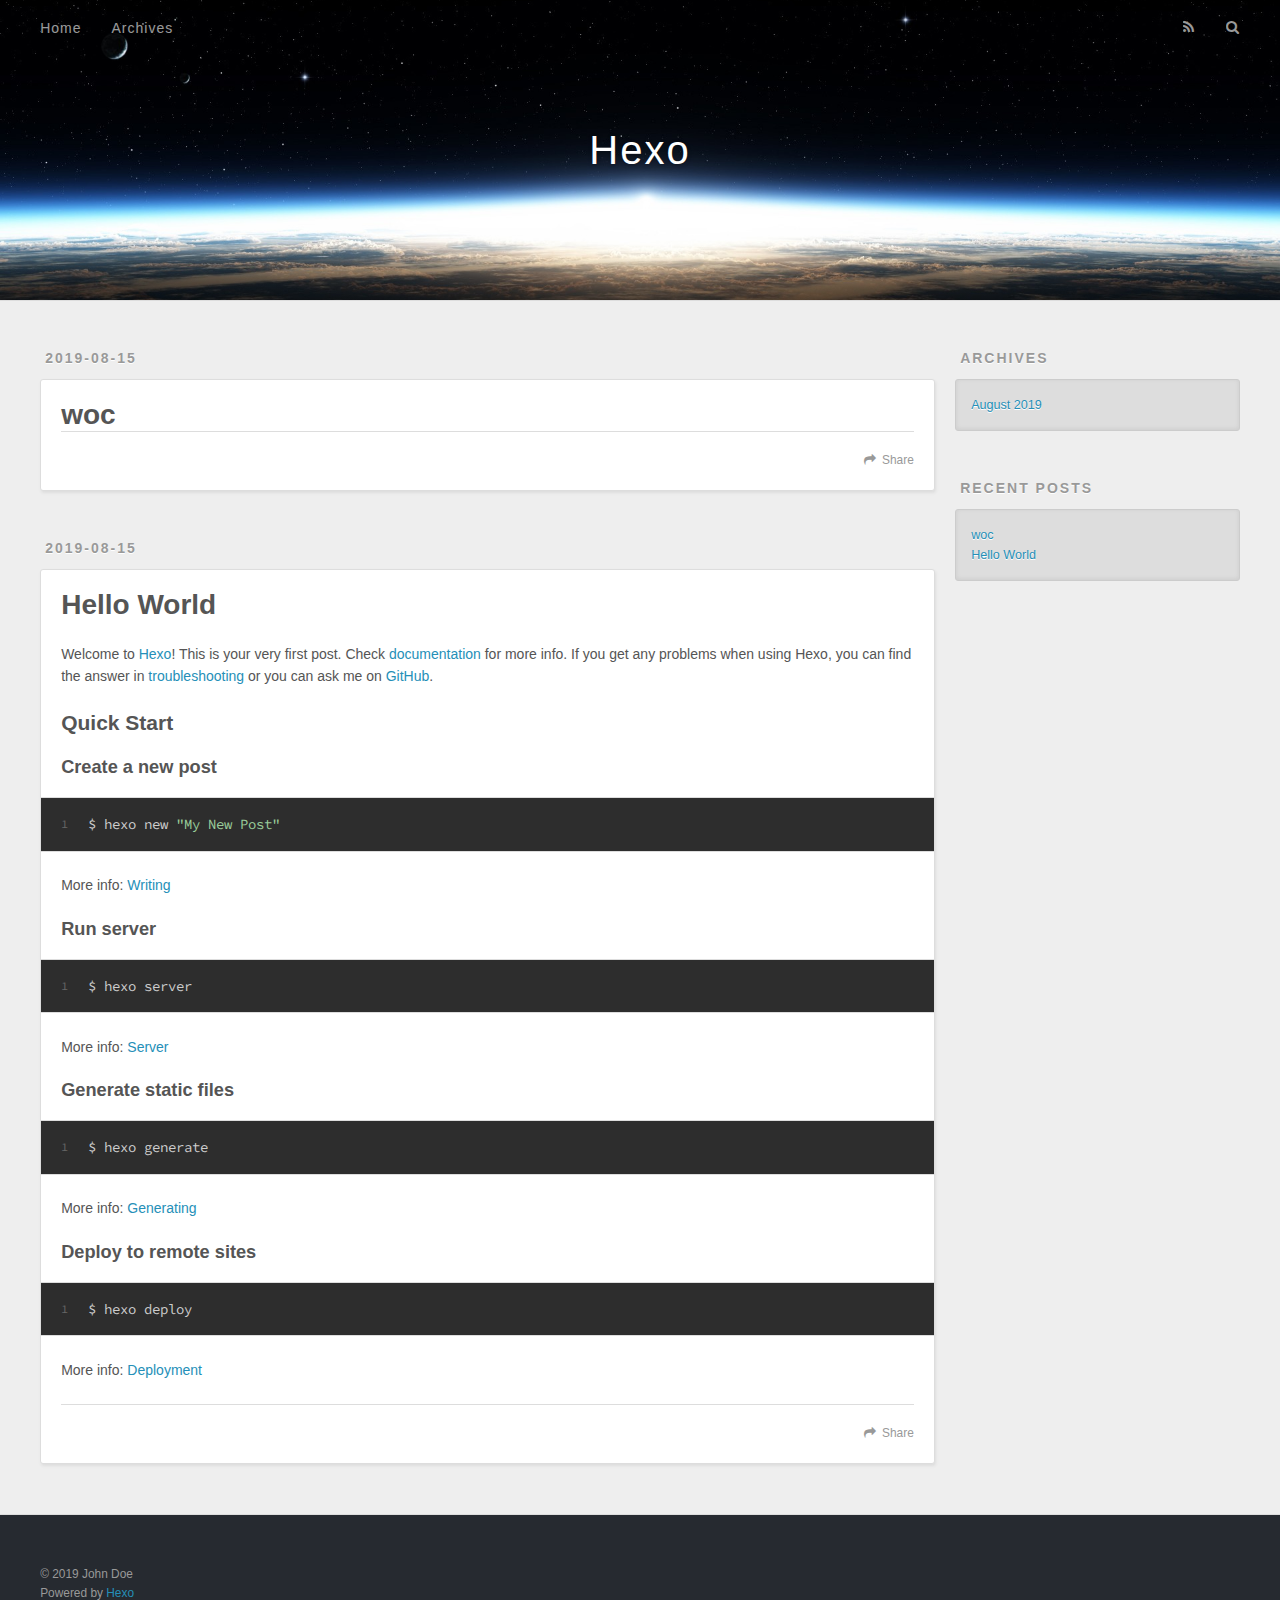
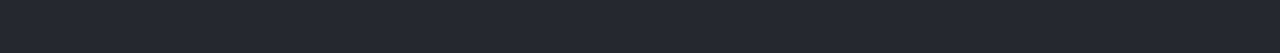
==== index.html @ 60a252a2 "Site updated: 2019-08-16 13:43:32" ====
<!DOCTYPE html>
<html>
<head><meta name="generator" content="Hexo 3.9.0">
  <meta charset="utf-8">
  

  
  <title>Hexo</title>
  <meta name="viewport" content="width=device-width, initial-scale=1, maximum-scale=1">
  <meta property="og:type" content="website">
<meta property="og:title" content="Hexo">
<meta property="og:url" content="http://yoursite.com/index.html">
<meta property="og:site_name" content="Hexo">
<meta property="og:locale" content="en">
<meta name="twitter:card" content="summary">
<meta name="twitter:title" content="Hexo">
  
    <link rel="alternate" href="/atom.xml" title="Hexo" type="application/atom+xml">
  
  
    <link rel="icon" href="/favicon.png">
  
  
    <link href="//fonts.googleapis.com/css?family=Source+Code+Pro" rel="stylesheet" type="text/css">
  
  <link rel="stylesheet" href="/css/style.css">
</head>
</html>
<body>
  <div id="container">
    <div id="wrap">
      <header id="header">
  <div id="banner"></div>
  <div id="header-outer" class="outer">
    <div id="header-title" class="inner">
      <h1 id="logo-wrap">
        <a href="/" id="logo">Hexo</a>
      </h1>
      
    </div>
    <div id="header-inner" class="inner">
      <nav id="main-nav">
        <a id="main-nav-toggle" class="nav-icon"></a>
        
          <a class="main-nav-link" href="/">Home</a>
        
          <a class="main-nav-link" href="/archives">Archives</a>
        
      </nav>
      <nav id="sub-nav">
        
          <a id="nav-rss-link" class="nav-icon" href="/atom.xml" title="RSS Feed"></a>
        
        <a id="nav-search-btn" class="nav-icon" title="Search"></a>
      </nav>
      <div id="search-form-wrap">
        <form action="//google.com/search" method="get" accept-charset="UTF-8" class="search-form"><input type="search" name="q" class="search-form-input" placeholder="Search"><button type="submit" class="search-form-submit">&#xF002;</button><input type="hidden" name="sitesearch" value="http://yoursite.com"></form>
      </div>
    </div>
  </div>
</header>
      <div class="outer">
        <section id="main">
  
    <article id="post-woc" class="article article-type-post" itemscope itemprop="blogPost">
  <div class="article-meta">
    <a href="/2019/08/15/woc/" class="article-date">
  <time datetime="2019-08-15T05:16:14.000Z" itemprop="datePublished">2019-08-15</time>
</a>
    
  </div>
  <div class="article-inner">
    
    
      <header class="article-header">
        
  
    <h1 itemprop="name">
      <a class="article-title" href="/2019/08/15/woc/">woc</a>
    </h1>
  

      </header>
    
    <div class="article-entry" itemprop="articleBody">
      
        
      
    </div>
    <footer class="article-footer">
      <a data-url="http://yoursite.com/2019/08/15/woc/" data-id="cjzdofiki0000zwuc2qiieqik" class="article-share-link">Share</a>
      
      
    </footer>
  </div>
  
</article>


  
    <article id="post-hello-world" class="article article-type-post" itemscope itemprop="blogPost">
  <div class="article-meta">
    <a href="/2019/08/15/hello-world/" class="article-date">
  <time datetime="2019-08-15T04:48:24.904Z" itemprop="datePublished">2019-08-15</time>
</a>
    
  </div>
  <div class="article-inner">
    
    
      <header class="article-header">
        
  
    <h1 itemprop="name">
      <a class="article-title" href="/2019/08/15/hello-world/">Hello World</a>
    </h1>
  

      </header>
    
    <div class="article-entry" itemprop="articleBody">
      
        <p>Welcome to <a href="https://hexo.io/" target="_blank" rel="noopener">Hexo</a>! This is your very first post. Check <a href="https://hexo.io/docs/" target="_blank" rel="noopener">documentation</a> for more info. If you get any problems when using Hexo, you can find the answer in <a href="https://hexo.io/docs/troubleshooting.html" target="_blank" rel="noopener">troubleshooting</a> or you can ask me on <a href="https://github.com/hexojs/hexo/issues" target="_blank" rel="noopener">GitHub</a>.</p>
<h2 id="Quick-Start"><a href="#Quick-Start" class="headerlink" title="Quick Start"></a>Quick Start</h2><h3 id="Create-a-new-post"><a href="#Create-a-new-post" class="headerlink" title="Create a new post"></a>Create a new post</h3><figure class="highlight bash"><table><tr><td class="gutter"><pre><span class="line">1</span><br></pre></td><td class="code"><pre><span class="line">$ hexo new <span class="string">"My New Post"</span></span><br></pre></td></tr></table></figure>

<p>More info: <a href="https://hexo.io/docs/writing.html" target="_blank" rel="noopener">Writing</a></p>
<h3 id="Run-server"><a href="#Run-server" class="headerlink" title="Run server"></a>Run server</h3><figure class="highlight bash"><table><tr><td class="gutter"><pre><span class="line">1</span><br></pre></td><td class="code"><pre><span class="line">$ hexo server</span><br></pre></td></tr></table></figure>

<p>More info: <a href="https://hexo.io/docs/server.html" target="_blank" rel="noopener">Server</a></p>
<h3 id="Generate-static-files"><a href="#Generate-static-files" class="headerlink" title="Generate static files"></a>Generate static files</h3><figure class="highlight bash"><table><tr><td class="gutter"><pre><span class="line">1</span><br></pre></td><td class="code"><pre><span class="line">$ hexo generate</span><br></pre></td></tr></table></figure>

<p>More info: <a href="https://hexo.io/docs/generating.html" target="_blank" rel="noopener">Generating</a></p>
<h3 id="Deploy-to-remote-sites"><a href="#Deploy-to-remote-sites" class="headerlink" title="Deploy to remote sites"></a>Deploy to remote sites</h3><figure class="highlight bash"><table><tr><td class="gutter"><pre><span class="line">1</span><br></pre></td><td class="code"><pre><span class="line">$ hexo deploy</span><br></pre></td></tr></table></figure>

<p>More info: <a href="https://hexo.io/docs/deployment.html" target="_blank" rel="noopener">Deployment</a></p>

      
    </div>
    <footer class="article-footer">
      <a data-url="http://yoursite.com/2019/08/15/hello-world/" data-id="cjzdofil20001zwucvvvpgt2e" class="article-share-link">Share</a>
      
      
    </footer>
  </div>
  
</article>


  


</section>
        
          <aside id="sidebar">
  
    

  
    

  
    
  
    
  <div class="widget-wrap">
    <h3 class="widget-title">Archives</h3>
    <div class="widget">
      <ul class="archive-list"><li class="archive-list-item"><a class="archive-list-link" href="/archives/2019/08/">August 2019</a></li></ul>
    </div>
  </div>


  
    
  <div class="widget-wrap">
    <h3 class="widget-title">Recent Posts</h3>
    <div class="widget">
      <ul>
        
          <li>
            <a href="/2019/08/15/woc/">woc</a>
          </li>
        
          <li>
            <a href="/2019/08/15/hello-world/">Hello World</a>
          </li>
        
      </ul>
    </div>
  </div>

  
</aside>
        
      </div>
      <footer id="footer">
  
  <div class="outer">
    <div id="footer-info" class="inner">
      &copy; 2019 John Doe<br>
      Powered by <a href="http://hexo.io/" target="_blank">Hexo</a>
    </div>
  </div>
</footer>
    </div>
    <nav id="mobile-nav">
  
    <a href="/" class="mobile-nav-link">Home</a>
  
    <a href="/archives" class="mobile-nav-link">Archives</a>
  
</nav>
    

<script src="//ajax.googleapis.com/ajax/libs/jquery/2.0.3/jquery.min.js"></script>


  <link rel="stylesheet" href="/fancybox/jquery.fancybox.css">
  <script src="/fancybox/jquery.fancybox.pack.js"></script>


<script src="/js/script.js"></script>



  </div>
</body>
</html>
---- css/style.css ----
body {
  width: 100%;
}
body:before,
body:after {
  content: "";
  display: table;
}
body:after {
  clear: both;
}
html,
body,
div,
span,
applet,
object,
iframe,
h1,
h2,
h3,
h4,
h5,
h6,
p,
blockquote,
pre,
a,
abbr,
acronym,
address,
big,
cite,
code,
del,
dfn,
em,
img,
ins,
kbd,
q,
s,
samp,
small,
strike,
strong,
sub,
sup,
tt,
var,
dl,
dt,
dd,
ol,
ul,
li,
fieldset,
form,
label,
legend,
table,
caption,
tbody,
tfoot,
thead,
tr,
th,
td {
  margin: 0;
  padding: 0;
  border: 0;
  outline: 0;
  font-weight: inherit;
  font-style: inherit;
  font-family: inherit;
  font-size: 100%;
  vertical-align: baseline;
}
body {
  line-height: 1;
  color: #000;
  background: #fff;
}
ol,
ul {
  list-style: none;
}
table {
  border-collapse: separate;
  border-spacing: 0;
  vertical-align: middle;
}
caption,
th,
td {
  text-align: left;
  font-weight: normal;
  vertical-align: middle;
}
a img {
  border: none;
}
input,
button {
  margin: 0;
  padding: 0;
}
input::-moz-focus-inner,
button::-moz-focus-inner {
  border: 0;
  padding: 0;
}
@font-face {
  font-family: FontAwesome;
  font-style: normal;
  font-weight: normal;
  src: url("fonts/fontawesome-webfont.eot?v=#4.0.3");
  src: url("fonts/fontawesome-webfont.eot?#iefix&v=#4.0.3") format("embedded-opentype"), url("fonts/fontawesome-webfont.woff?v=#4.0.3") format("woff"), url("fonts/fontawesome-webfont.ttf?v=#4.0.3") format("truetype"), url("fonts/fontawesome-webfont.svg#fontawesomeregular?v=#4.0.3") format("svg");
}
html,
body,
#container {
  height: 100%;
}
body {
  background: #eee;
  font: 14px -apple-system, BlinkMacSystemFont, "Segoe UI", "Roboto", "Oxygen", "Ubuntu", "Cantarell", "Fira Sans", "Droid Sans", "Helvetica Neue", sans-serif;
  -webkit-text-size-adjust: 100%;
}
.outer {
  max-width: 1220px;
  margin: 0 auto;
  padding: 0 20px;
}
.outer:before,
.outer:after {
  content: "";
  display: table;
}
.outer:after {
  clear: both;
}
.inner {
  display: inline;
  float: left;
  width: 98.33333333333333%;
  margin: 0 0.833333333333333%;
}
.left,
.alignleft {
  float: left;
}
.right,
.alignright {
  float: right;
}
.clear {
  clear: both;
}
#container {
  position: relative;
}
.mobile-nav-on {
  overflow: hidden;
}
#wrap {
  height: 100%;
  width: 100%;
  position: absolute;
  top: 0;
  left: 0;
  -webkit-transition: 0.2s ease-out;
  -moz-transition: 0.2s ease-out;
  -ms-transition: 0.2s ease-out;
  transition: 0.2s ease-out;
  z-index: 1;
  background: #eee;
}
.mobile-nav-on #wrap {
  left: 280px;
}
@media screen and (min-width: 768px) {
  #main {
    display: inline;
    float: left;
    width: 73.33333333333333%;
    margin: 0 0.833333333333333%;
  }
}
.article-date,
.article-category-link,
.archive-year,
.widget-title {
  text-decoration: none;
  text-transform: uppercase;
  letter-spacing: 2px;
  color: #999;
  margin-bottom: 1em;
  margin-left: 5px;
  line-height: 1em;
  text-shadow: 0 1px #fff;
  font-weight: bold;
}
.article-inner,
.archive-article-inner {
  background: #fff;
  -webkit-box-shadow: 1px 2px 3px #ddd;
  box-shadow: 1px 2px 3px #ddd;
  border: 1px solid #ddd;
  border-radius: 3px;
}
.article-entry h1,
.widget h1 {
  font-size: 2em;
}
.article-entry h2,
.widget h2 {
  font-size: 1.5em;
}
.article-entry h3,
.widget h3 {
  font-size: 1.3em;
}
.article-entry h4,
.widget h4 {
  font-size: 1.2em;
}
.article-entry h5,
.widget h5 {
  font-size: 1em;
}
.article-entry h6,
.widget h6 {
  font-size: 1em;
  color: #999;
}
.article-entry hr,
.widget hr {
  border: 1px dashed #ddd;
}
.article-entry strong,
.widget strong {
  font-weight: bold;
}
.article-entry em,
.widget em,
.article-entry cite,
.widget cite {
  font-style: italic;
}
.article-entry sup,
.widget sup,
.article-entry sub,
.widget sub {
  font-size: 0.75em;
  line-height: 0;
  position: relative;
  vertical-align: baseline;
}
.article-entry sup,
.widget sup {
  top: -0.5em;
}
.article-entry sub,
.widget sub {
  bottom: -0.2em;
}
.article-entry small,
.widget small {
  font-size: 0.85em;
}
.article-entry acronym,
.widget acronym,
.article-entry abbr,
.widget abbr {
  border-bottom: 1px dotted;
}
.article-entry ul,
.widget ul,
.article-entry ol,
.widget ol,
.article-entry dl,
.widget dl {
  margin: 0 20px;
  line-height: 1.6em;
}
.article-entry ul ul,
.widget ul ul,
.article-entry ol ul,
.widget ol ul,
.article-entry ul ol,
.widget ul ol,
.article-entry ol ol,
.widget ol ol {
  margin-top: 0;
  margin-bottom: 0;
}
.article-entry ul,
.widget ul {
  list-style: disc;
}
.article-entry ol,
.widget ol {
  list-style: decimal;
}
.article-entry dt,
.widget dt {
  font-weight: bold;
}
#header {
  height: 300px;
  position: relative;
  border-bottom: 1px solid #ddd;
}
#header:before,
#header:after {
  content: "";
  position: absolute;
  left: 0;
  right: 0;
  height: 40px;
}
#header:before {
  top: 0;
  background: -webkit-linear-gradient(rgba(0,0,0,0.2), transparent);
  background: -moz-linear-gradient(rgba(0,0,0,0.2), transparent);
  background: -ms-linear-gradient(rgba(0,0,0,0.2), transparent);
  background: linear-gradient(rgba(0,0,0,0.2), transparent);
}
#header:after {
  bottom: 0;
  background: -webkit-linear-gradient(transparent, rgba(0,0,0,0.2));
  background: -moz-linear-gradient(transparent, rgba(0,0,0,0.2));
  background: -ms-linear-gradient(transparent, rgba(0,0,0,0.2));
  background: linear-gradient(transparent, rgba(0,0,0,0.2));
}
#header-outer {
  height: 100%;
  position: relative;
}
#header-inner {
  position: relative;
  overflow: hidden;
}
#banner {
  position: absolute;
  top: 0;
  left: 0;
  width: 100%;
  height: 100%;
  background: url("images/banner.jpg") center #000;
  -webkit-background-size: cover;
  -moz-background-size: cover;
  background-size: cover;
  z-index: -1;
}
#header-title {
  text-align: center;
  height: 40px;
  position: absolute;
  top: 50%;
  left: 0;
  margin-top: -20px;
}
#logo,
#subtitle {
  text-decoration: none;
  color: #fff;
  font-weight: 300;
  text-shadow: 0 1px 4px rgba(0,0,0,0.3);
}
#logo {
  font-size: 40px;
  line-height: 40px;
  letter-spacing: 2px;
}
#subtitle {
  font-size: 16px;
  line-height: 16px;
  letter-spacing: 1px;
}
#subtitle-wrap {
  margin-top: 16px;
}
#main-nav {
  float: left;
  margin-left: -15px;
}
.nav-icon,
.main-nav-link {
  float: left;
  color: #fff;
  opacity: 0.6;
  text-decoration: none;
  text-shadow: 0 1px rgba(0,0,0,0.2);
  -webkit-transition: opacity 0.2s;
  -moz-transition: opacity 0.2s;
  -ms-transition: opacity 0.2s;
  transition: opacity 0.2s;
  display: block;
  padding: 20px 15px;
}
.nav-icon:hover,
.main-nav-link:hover {
  opacity: 1;
}
.nav-icon {
  font-family: FontAwesome;
  text-align: center;
  font-size: 14px;
  width: 14px;
  height: 14px;
  padding: 20px 15px;
  position: relative;
  cursor: pointer;
}
.main-nav-link {
  font-weight: 300;
  letter-spacing: 1px;
}
@media screen and (max-width: 479px) {
  .main-nav-link {
    display: none;
  }
}
#main-nav-toggle {
  display: none;
}
#main-nav-toggle:before {
  content: "\f0c9";
}
@media screen and (max-width: 479px) {
  #main-nav-toggle {
    display: block;
  }
}
#sub-nav {
  float: right;
  margin-right: -15px;
}
#nav-rss-link:before {
  content: "\f09e";
}
#nav-search-btn:before {
  content: "\f002";
}
#search-form-wrap {
  position: absolute;
  top: 15px;
  width: 150px;
  height: 30px;
  right: -150px;
  opacity: 0;
  -webkit-transition: 0.2s ease-out;
  -moz-transition: 0.2s ease-out;
  -ms-transition: 0.2s ease-out;
  transition: 0.2s ease-out;
}
#search-form-wrap.on {
  opacity: 1;
  right: 0;
}
@media screen and (max-width: 479px) {
  #search-form-wrap {
    width: 100%;
    right: -100%;
  }
}
.search-form {
  position: absolute;
  top: 0;
  left: 0;
  right: 0;
  background: #fff;
  padding: 5px 15px;
  border-radius: 15px;
  -webkit-box-shadow: 0 0 10px rgba(0,0,0,0.3);
  box-shadow: 0 0 10px rgba(0,0,0,0.3);
}
.search-form-input {
  border: none;
  background: none;
  color: #555;
  width: 100%;
  font: 13px -apple-system, BlinkMacSystemFont, "Segoe UI", "Roboto", "Oxygen", "Ubuntu", "Cantarell", "Fira Sans", "Droid Sans", "Helvetica Neue", sans-serif;
  outline: none;
}
.search-form-input::-webkit-search-results-decoration,
.search-form-input::-webkit-search-cancel-button {
  -webkit-appearance: none;
}
.search-form-submit {
  position: absolute;
  top: 50%;
  right: 10px;
  margin-top: -7px;
  font: 13px FontAwesome;
  border: none;
  background: none;
  color: #bbb;
  cursor: pointer;
}
.search-form-submit:hover,
.search-form-submit:focus {
  color: #777;
}
.article {
  margin: 50px 0;
}
.article-inner {
  overflow: hidden;
}
.article-meta:before,
.article-meta:after {
  content: "";
  display: table;
}
.article-meta:after {
  clear: both;
}
.article-date {
  float: left;
}
.article-category {
  float: left;
  line-height: 1em;
  color: #ccc;
  text-shadow: 0 1px #fff;
  margin-left: 8px;
}
.article-category:before {
  content: "\2022";
}
.article-category-link {
  margin: 0 12px 1em;
}
.article-header {
  padding: 20px 20px 0;
}
.article-title {
  text-decoration: none;
  font-size: 2em;
  font-weight: bold;
  color: #555;
  line-height: 1.1em;
  -webkit-transition: color 0.2s;
  -moz-transition: color 0.2s;
  -ms-transition: color 0.2s;
  transition: color 0.2s;
}
a.article-title:hover {
  color: #258fb8;
}
.article-entry {
  color: #555;
  padding: 0 20px;
}
.article-entry:before,
.article-entry:after {
  content: "";
  display: table;
}
.article-entry:after {
  clear: both;
}
.article-entry p,
.article-entry table {
  line-height: 1.6em;
  margin: 1.6em 0;
}
.article-entry h1,
.article-entry h2,
.article-entry h3,
.article-entry h4,
.article-entry h5,
.article-entry h6 {
  font-weight: bold;
}
.article-entry h1,
.article-entry h2,
.article-entry h3,
.article-entry h4,
.article-entry h5,
.article-entry h6 {
  line-height: 1.1em;
  margin: 1.1em 0;
}
.article-entry a {
  color: #258fb8;
  text-decoration: none;
}
.article-entry a:hover {
  text-decoration: underline;
}
.article-entry ul,
.article-entry ol,
.article-entry dl {
  margin-top: 1.6em;
  margin-bottom: 1.6em;
}
.article-entry img,
.article-entry video {
  max-width: 100%;
  height: auto;
  display: block;
  margin: auto;
}
.article-entry iframe {
  border: none;
}
.article-entry table {
  width: 100%;
  border-collapse: collapse;
  border-spacing: 0;
}
.article-entry th {
  font-weight: bold;
  border-bottom: 3px solid #ddd;
  padding-bottom: 0.5em;
}
.article-entry td {
  border-bottom: 1px solid #ddd;
  padding: 10px 0;
}
.article-entry blockquote {
  font-family: Georgia, "Times New Roman", serif;
  font-size: 1.4em;
  margin: 1.6em 20px;
  text-align: center;
}
.article-entry blockquote footer {
  font-size: 14px;
  margin: 1.6em 0;
  font-family: -apple-system, BlinkMacSystemFont, "Segoe UI", "Roboto", "Oxygen", "Ubuntu", "Cantarell", "Fira Sans", "Droid Sans", "Helvetica Neue", sans-serif;
}
.article-entry blockquote footer cite:before {
  content: "—";
  padding: 0 0.5em;
}
.article-entry .pullquote {
  text-align: left;
  width: 45%;
  margin: 0;
}
.article-entry .pullquote.left {
  margin-left: 0.5em;
  margin-right: 1em;
}
.article-entry .pullquote.right {
  margin-right: 0.5em;
  margin-left: 1em;
}
.article-entry .caption {
  color: #999;
  display: block;
  font-size: 0.9em;
  margin-top: 0.5em;
  position: relative;
  text-align: center;
}
.article-entry .video-container {
  position: relative;
  padding-top: 56.25%;
  height: 0;
  overflow: hidden;
}
.article-entry .video-container iframe,
.article-entry .video-container object,
.article-entry .video-container embed {
  position: absolute;
  top: 0;
  left: 0;
  width: 100%;
  height: 100%;
  margin-top: 0;
}
.article-more-link a {
  display: inline-block;
  line-height: 1em;
  padding: 6px 15px;
  border-radius: 15px;
  background: #eee;
  color: #999;
  text-shadow: 0 1px #fff;
  text-decoration: none;
}
.article-more-link a:hover {
  background: #258fb8;
  color: #fff;
  text-decoration: none;
  text-shadow: 0 1px #1e7293;
}
.article-footer {
  font-size: 0.85em;
  line-height: 1.6em;
  border-top: 1px solid #ddd;
  padding-top: 1.6em;
  margin: 0 20px 20px;
}
.article-footer:before,
.article-footer:after {
  content: "";
  display: table;
}
.article-footer:after {
  clear: both;
}
.article-footer a {
  color: #999;
  text-decoration: none;
}
.article-footer a:hover {
  color: #555;
}
.article-tag-list-item {
  float: left;
  margin-right: 10px;
}
.article-tag-list-link:before {
  content: "#";
}
.article-comment-link {
  float: right;
}
.article-comment-link:before {
  content: "\f075";
  font-family: FontAwesome;
  padding-right: 8px;
}
.article-share-link {
  cursor: pointer;
  float: right;
  margin-left: 20px;
}
.article-share-link:before {
  content: "\f064";
  font-family: FontAwesome;
  padding-right: 6px;
}
#article-nav {
  position: relative;
}
#article-nav:before,
#article-nav:after {
  content: "";
  display: table;
}
#article-nav:after {
  clear: both;
}
@media screen and (min-width: 768px) {
  #article-nav {
    margin: 50px 0;
  }
  #article-nav:before {
    width: 8px;
    height: 8px;
    position: absolute;
    top: 50%;
    left: 50%;
    margin-top: -4px;
    margin-left: -4px;
    content: "";
    border-radius: 50%;
    background: #ddd;
    -webkit-box-shadow: 0 1px 2px #fff;
    box-shadow: 0 1px 2px #fff;
  }
}
.article-nav-link-wrap {
  text-decoration: none;
  text-shadow: 0 1px #fff;
  color: #999;
  -webkit-box-sizing: border-box;
  -moz-box-sizing: border-box;
  box-sizing: border-box;
  margin-top: 50px;
  text-align: center;
  display: block;
}
.article-nav-link-wrap:hover {
  color: #555;
}
@media screen and (min-width: 768px) {
  .article-nav-link-wrap {
    width: 50%;
    margin-top: 0;
  }
}
@media screen and (min-width: 768px) {
  #article-nav-newer {
    float: left;
    text-align: right;
    padding-right: 20px;
  }
}
@media screen and (min-width: 768px) {
  #article-nav-older {
    float: right;
    text-align: left;
    padding-left: 20px;
  }
}
.article-nav-caption {
  text-transform: uppercase;
  letter-spacing: 2px;
  color: #ddd;
  line-height: 1em;
  font-weight: bold;
}
#article-nav-newer .article-nav-caption {
  margin-right: -2px;
}
.article-nav-title {
  font-size: 0.85em;
  line-height: 1.6em;
  margin-top: 0.5em;
}
.article-share-box {
  position: absolute;
  display: none;
  background: #fff;
  -webkit-box-shadow: 1px 2px 10px rgba(0,0,0,0.2);
  box-shadow: 1px 2px 10px rgba(0,0,0,0.2);
  border-radius: 3px;
  margin-left: -145px;
  overflow: hidden;
  z-index: 1;
}
.article-share-box.on {
  display: block;
}
.article-share-input {
  width: 100%;
  background: none;
  -webkit-box-sizing: border-box;
  -moz-box-sizing: border-box;
  box-sizing: border-box;
  font: 14px -apple-system, BlinkMacSystemFont, "Segoe UI", "Roboto", "Oxygen", "Ubuntu", "Cantarell", "Fira Sans", "Droid Sans", "Helvetica Neue", sans-serif;
  padding: 0 15px;
  color: #555;
  outline: none;
  border: 1px solid #ddd;
  border-radius: 3px 3px 0 0;
  height: 36px;
  line-height: 36px;
}
.article-share-links {
  background: #eee;
}
.article-share-links:before,
.article-share-links:after {
  content: "";
  display: table;
}
.article-share-links:after {
  clear: both;
}
.article-share-twitter,
.article-share-facebook,
.article-share-pinterest,
.article-share-google {
  width: 50px;
  height: 36px;
  display: block;
  float: left;
  position: relative;
  color: #999;
  text-shadow: 0 1px #fff;
}
.article-share-twitter:before,
.article-share-facebook:before,
.article-share-pinterest:before,
.article-share-google:before {
  font-size: 20px;
  font-family: FontAwesome;
  width: 20px;
  height: 20px;
  position: absolute;
  top: 50%;
  left: 50%;
  margin-top: -10px;
  margin-left: -10px;
  text-align: center;
}
.article-share-twitter:hover,
.article-share-facebook:hover,
.article-share-pinterest:hover,
.article-share-google:hover {
  color: #fff;
}
.article-share-twitter:before {
  content: "\f099";
}
.article-share-twitter:hover {
  background: #00aced;
  text-shadow: 0 1px #008abe;
}
.article-share-facebook:before {
  content: "\f09a";
}
.article-share-facebook:hover {
  background: #3b5998;
  text-shadow: 0 1px #2f477a;
}
.article-share-pinterest:before {
  content: "\f0d2";
}
.article-share-pinterest:hover {
  background: #cb2027;
  text-shadow: 0 1px #a21a1f;
}
.article-share-google:before {
  content: "\f0d5";
}
.article-share-google:hover {
  background: #dd4b39;
  text-shadow: 0 1px #be3221;
}
.article-gallery {
  background: #000;
  position: relative;
}
.article-gallery-photos {
  position: relative;
  overflow: hidden;
}
.article-gallery-img {
  display: none;
  max-width: 100%;
}
.article-gallery-img:first-child {
  display: block;
}
.article-gallery-img.loaded {
  position: absolute;
  display: block;
}
.article-gallery-img img {
  display: block;
  max-width: 100%;
  margin: 0 auto;
}
#comments {
  background: #fff;
  -webkit-box-shadow: 1px 2px 3px #ddd;
  box-shadow: 1px 2px 3px #ddd;
  padding: 20px;
  border: 1px solid #ddd;
  border-radius: 3px;
  margin: 50px 0;
}
#comments a {
  color: #258fb8;
}
.archives-wrap {
  margin: 50px 0;
}
.archives:before,
.archives:after {
  content: "";
  display: table;
}
.archives:after {
  clear: both;
}
.archive-year-wrap {
  margin-bottom: 1em;
}
.archives {
  -webkit-column-gap: 10px;
  -moz-column-gap: 10px;
  column-gap: 10px;
}
@media screen and (min-width: 480px) and (max-width: 767px) {
  .archives {
    -webkit-column-count: 2;
    -moz-column-count: 2;
    column-count: 2;
  }
}
@media screen and (min-width: 768px) {
  .archives {
    -webkit-column-count: 3;
    -moz-column-count: 3;
    column-count: 3;
  }
}
.archive-article {
  -webkit-column-break-inside: avoid;
  page-break-inside: avoid;
  overflow: hidden;
  break-inside: avoid-column;
}
.archive-article-inner {
  padding: 10px;
  margin-bottom: 15px;
}
.archive-article-title {
  text-decoration: none;
  font-weight: bold;
  color: #555;
  -webkit-transition: color 0.2s;
  -moz-transition: color 0.2s;
  -ms-transition: color 0.2s;
  transition: color 0.2s;
  line-height: 1.6em;
}
.archive-article-title:hover {
  color: #258fb8;
}
.archive-article-footer {
  margin-top: 1em;
}
.archive-article-date {
  color: #999;
  text-decoration: none;
  font-size: 0.85em;
  line-height: 1em;
  margin-bottom: 0.5em;
  display: block;
}
#page-nav {
  margin: 50px auto;
  background: #fff;
  -webkit-box-shadow: 1px 2px 3px #ddd;
  box-shadow: 1px 2px 3px #ddd;
  border: 1px solid #ddd;
  border-radius: 3px;
  text-align: center;
  color: #999;
  overflow: hidden;
}
#page-nav:before,
#page-nav:after {
  content: "";
  display: table;
}
#page-nav:after {
  clear: both;
}
#page-nav a,
#page-nav span {
  padding: 10px 20px;
  line-height: 1;
  height: 2ex;
}
#page-nav a {
  color: #999;
  text-decoration: none;
}
#page-nav a:hover {
  background: #999;
  color: #fff;
}
#page-nav .prev {
  float: left;
}
#page-nav .next {
  float: right;
}
#page-nav .page-number {
  display: inline-block;
}
@media screen and (max-width: 479px) {
  #page-nav .page-number {
    display: none;
  }
}
#page-nav .current {
  color: #555;
  font-weight: bold;
}
#page-nav .space {
  color: #ddd;
}
#footer {
  background: #262a30;
  padding: 50px 0;
  border-top: 1px solid #ddd;
  color: #999;
}
#footer a {
  color: #258fb8;
  text-decoration: none;
}
#footer a:hover {
  text-decoration: underline;
}
#footer-info {
  line-height: 1.6em;
  font-size: 0.85em;
}
.article-entry pre,
.article-entry .highlight {
  background: #2d2d2d;
  margin: 0 -20px;
  padding: 15px 20px;
  border-style: solid;
  border-color: #ddd;
  border-width: 1px 0;
  overflow: auto;
  color: #ccc;
  line-height: 22.400000000000002px;
}
.article-entry .highlight .gutter pre,
.article-entry .gist .gist-file .gist-data .line-numbers {
  color: #666;
  font-size: 0.85em;
}
.article-entry pre,
.article-entry code {
  font-family: "Source Code Pro", Consolas, Monaco, Menlo, Consolas, monospace;
}
.article-entry code {
  background: #eee;
  text-shadow: 0 1px #fff;
  padding: 0 0.3em;
}
.article-entry pre code {
  background: none;
  text-shadow: none;
  padding: 0;
}
.article-entry .highlight pre {
  border: none;
  margin: 0;
  padding: 0;
}
.article-entry .highlight table {
  margin: 0;
  width: auto;
}
.article-entry .highlight td {
  border: none;
  padding: 0;
}
.article-entry .highlight figcaption {
  font-size: 0.85em;
  color: #999;
  line-height: 1em;
  margin-bottom: 1em;
}
.article-entry .highlight figcaption:before,
.article-entry .highlight figcaption:after {
  content: "";
  display: table;
}
.article-entry .highlight figcaption:after {
  clear: both;
}
.article-entry .highlight figcaption a {
  float: right;
}
.article-entry .highlight .gutter pre {
  text-align: right;
  padding-right: 20px;
}
.article-entry .highlight .line {
  height: 22.400000000000002px;
}
.article-entry .highlight .line.marked {
  background: #515151;
}
.article-entry .gist {
  margin: 0 -20px;
  border-style: solid;
  border-color: #ddd;
  border-width: 1px 0;
  background: #2d2d2d;
  padding: 15px 20px 15px 0;
}
.article-entry .gist .gist-file {
  border: none;
  font-family: "Source Code Pro", Consolas, Monaco, Menlo, Consolas, monospace;
  margin: 0;
}
.article-entry .gist .gist-file .gist-data {
  background: none;
  border: none;
}
.article-entry .gist .gist-file .gist-data .line-numbers {
  background: none;
  border: none;
  padding: 0 20px 0 0;
}
.article-entry .gist .gist-file .gist-data .line-data {
  padding: 0 !important;
}
.article-entry .gist .gist-file .highlight {
  margin: 0;
  padding: 0;
  border: none;
}
.article-entry .gist .gist-file .gist-meta {
  background: #2d2d2d;
  color: #999;
  font: 0.85em -apple-system, BlinkMacSystemFont, "Segoe UI", "Roboto", "Oxygen", "Ubuntu", "Cantarell", "Fira Sans", "Droid Sans", "Helvetica Neue", sans-serif;
  text-shadow: 0 0;
  padding: 0;
  margin-top: 1em;
  margin-left: 20px;
}
.article-entry .gist .gist-file .gist-meta a {
  color: #258fb8;
  font-weight: normal;
}
.article-entry .gist .gist-file .gist-meta a:hover {
  text-decoration: underline;
}
pre .comment,
pre .title {
  color: #999;
}
pre .variable,
pre .attribute,
pre .tag,
pre .regexp,
pre .ruby .constant,
pre .xml .tag .title,
pre .xml .pi,
pre .xml .doctype,
pre .html .doctype,
pre .css .id,
pre .css .class,
pre .css .pseudo {
  color: #f2777a;
}
pre .number,
pre .preprocessor,
pre .built_in,
pre .literal,
pre .params,
pre .constant {
  color: #f99157;
}
pre .class,
pre .ruby .class .title,
pre .css .rules .attribute {
  color: #9c9;
}
pre .string,
pre .value,
pre .inheritance,
pre .header,
pre .ruby .symbol,
pre .xml .cdata {
  color: #9c9;
}
pre .css .hexcolor {
  color: #6cc;
}
pre .function,
pre .python .decorator,
pre .python .title,
pre .ruby .function .title,
pre .ruby .title .keyword,
pre .perl .sub,
pre .javascript .title,
pre .coffeescript .title {
  color: #69c;
}
pre .keyword,
pre .javascript .function {
  color: #c9c;
}
@media screen and (max-width: 479px) {
  #mobile-nav {
    position: absolute;
    top: 0;
    left: 0;
    width: 280px;
    height: 100%;
    background: #191919;
    border-right: 1px solid #fff;
  }
}
@media screen and (max-width: 479px) {
  .mobile-nav-link {
    display: block;
    color: #999;
    text-decoration: none;
    padding: 15px 20px;
    font-weight: bold;
  }
  .mobile-nav-link:hover {
    color: #fff;
  }
}
@media screen and (min-width: 768px) {
  #sidebar {
    display: inline;
    float: left;
    width: 23.333333333333332%;
    margin: 0 0.833333333333333%;
  }
}
.widget-wrap {
  margin: 50px 0;
}
.widget {
  color: #777;
  text-shadow: 0 1px #fff;
  background: #ddd;
  -webkit-box-shadow: 0 -1px 4px #ccc inset;
  box-shadow: 0 -1px 4px #ccc inset;
  border: 1px solid #ccc;
  padding: 15px;
  border-radius: 3px;
}
.widget a {
  color: #258fb8;
  text-decoration: none;
}
.widget a:hover {
  text-decoration: underline;
}
.widget ul ul,
.widget ol ul,
.widget dl ul,
.widget ul ol,
.widget ol ol,
.widget dl ol,
.widget ul dl,
.widget ol dl,
.widget dl dl {
  margin-left: 15px;
  list-style: disc;
}
.widget {
  line-height: 1.6em;
  word-wrap: break-word;
  font-size: 0.9em;
}
.widget ul,
.widget ol {
  list-style: none;
  margin: 0;
}
.widget ul ul,
.widget ol ul,
.widget ul ol,
.widget ol ol {
  margin: 0 20px;
}
.widget ul ul,
.widget ol ul {
  list-style: disc;
}
.widget ul ol,
.widget ol ol {
  list-style: decimal;
}
.category-list-count,
.tag-list-count,
.archive-list-count {
  padding-left: 5px;
  color: #999;
  font-size: 0.85em;
}
.category-list-count:before,
.tag-list-count:before,
.archive-list-count:before {
  content: "(";
}
.category-list-count:after,
.tag-list-count:after,
.archive-list-count:after {
  content: ")";
}
.tagcloud a {
  margin-right: 5px;
  display: inline-block;
}
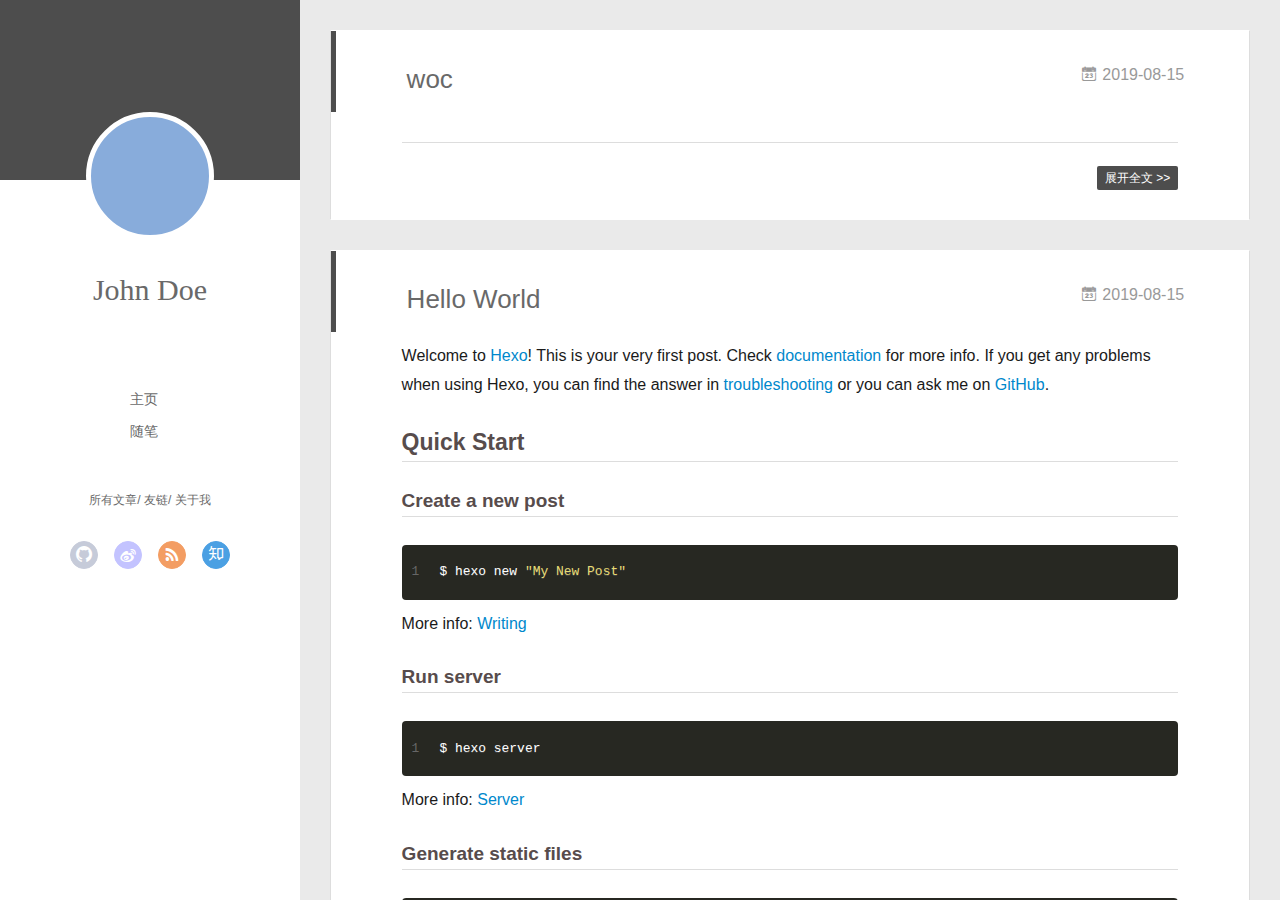
==== commit 757d0e21: "Site updated: 2019-09-08 16:50:41" ====
--- a/index.html
+++ b/index.html
@@ -3,8 +3,9 @@
 <head><meta name="generator" content="Hexo 3.9.0">
   <meta charset="utf-8">
   
-
-  
+  <meta name="renderer" content="webkit">
+  <meta http-equiv="X-UA-Compatible" content="IE=edge">
+  <link rel="dns-prefetch" href="http://yoursite.com">
   <title>Hexo</title>
   <meta name="viewport" content="width=device-width, initial-scale=1, maximum-scale=1">
   <meta property="og:type" content="website">
@@ -15,62 +16,144 @@
 <meta name="twitter:card" content="summary">
 <meta name="twitter:title" content="Hexo">
   
-    <link rel="alternate" href="/atom.xml" title="Hexo" type="application/atom+xml">
+    <link rel="alternative" href="/atom.xml" title="Hexo" type="application/atom+xml">
   
   
     <link rel="icon" href="/favicon.png">
   
-  
-    <link href="//fonts.googleapis.com/css?family=Source+Code+Pro" rel="stylesheet" type="text/css">
-  
-  <link rel="stylesheet" href="/css/style.css">
+  <link rel="stylesheet" type="text/css" href="/./main.0cf68a.css">
+  <style type="text/css">
+  
+    #container.show {
+      background: linear-gradient(200deg,#a0cfe4,#e8c37e);
+    }
+  </style>
+  
+
+  
+
 </head>
 </html>
 <body>
-  <div id="container">
-    <div id="wrap">
-      <header id="header">
-  <div id="banner"></div>
-  <div id="header-outer" class="outer">
-    <div id="header-title" class="inner">
-      <h1 id="logo-wrap">
-        <a href="/" id="logo">Hexo</a>
-      </h1>
-      
-    </div>
-    <div id="header-inner" class="inner">
-      <nav id="main-nav">
-        <a id="main-nav-toggle" class="nav-icon"></a>
-        
-          <a class="main-nav-link" href="/">Home</a>
-        
-          <a class="main-nav-link" href="/archives">Archives</a>
-        
-      </nav>
-      <nav id="sub-nav">
-        
-          <a id="nav-rss-link" class="nav-icon" href="/atom.xml" title="RSS Feed"></a>
-        
-        <a id="nav-search-btn" class="nav-icon" title="Search"></a>
-      </nav>
-      <div id="search-form-wrap">
-        <form action="//google.com/search" method="get" accept-charset="UTF-8" class="search-form"><input type="search" name="q" class="search-form-input" placeholder="Search"><button type="submit" class="search-form-submit">&#xF002;</button><input type="hidden" name="sitesearch" value="http://yoursite.com"></form>
-      </div>
-    </div>
-  </div>
-</header>
-      <div class="outer">
-        <section id="main">
-  
-    <article id="post-woc" class="article article-type-post" itemscope itemprop="blogPost">
-  <div class="article-meta">
-    <a href="/2019/08/15/woc/" class="article-date">
-  <time datetime="2019-08-15T05:16:14.000Z" itemprop="datePublished">2019-08-15</time>
-</a>
-    
-  </div>
+  <div id="container" q-class="show:isCtnShow">
+    <canvas id="anm-canvas" class="anm-canvas"></canvas>
+    <div class="left-col" q-class="show:isShow">
+      
+<div class="overlay" style="background: #4d4d4d"></div>
+<div class="intrude-less">
+	<header id="header" class="inner">
+		<a href="/" class="profilepic">
+			<img src="" class="js-avatar">
+		</a>
+		<hgroup>
+		  <h1 class="header-author"><a href="/">John Doe</a></h1>
+		</hgroup>
+		
+
+		<nav class="header-menu">
+			<ul>
+			
+				<li><a href="/">主页</a></li>
+	        
+				<li><a href="/tags/随笔/">随笔</a></li>
+	        
+			</ul>
+		</nav>
+		<nav class="header-smart-menu">
+    		
+    			
+    			<a q-on="click: openSlider(e, 'innerArchive')" href="javascript:void(0)">所有文章</a>
+    			
+            
+    			
+    			<a q-on="click: openSlider(e, 'friends')" href="javascript:void(0)">友链</a>
+    			
+            
+    			
+    			<a q-on="click: openSlider(e, 'aboutme')" href="javascript:void(0)">关于我</a>
+    			
+            
+		</nav>
+		<nav class="header-nav">
+			<div class="social">
+				
+					<a class="github" target="_blank" href="#" title="github"><i class="icon-github"></i></a>
+		        
+					<a class="weibo" target="_blank" href="#" title="weibo"><i class="icon-weibo"></i></a>
+		        
+					<a class="rss" target="_blank" href="#" title="rss"><i class="icon-rss"></i></a>
+		        
+					<a class="zhihu" target="_blank" href="#" title="zhihu"><i class="icon-zhihu"></i></a>
+		        
+			</div>
+		</nav>
+	</header>		
+</div>
+
+    </div>
+    <div class="mid-col" q-class="show:isShow,hide:isShow|isFalse">
+      
+<nav id="mobile-nav">
+  	<div class="overlay js-overlay" style="background: #4d4d4d"></div>
+	<div class="btnctn js-mobile-btnctn">
+  		<div class="slider-trigger list" q-on="click: openSlider(e)"><i class="icon icon-sort"></i></div>
+	</div>
+	<div class="intrude-less">
+		<header id="header" class="inner">
+			<div class="profilepic">
+				<img src="" class="js-avatar">
+			</div>
+			<hgroup>
+			  <h1 class="header-author js-header-author">John Doe</h1>
+			</hgroup>
+			
+			
+			
+				
+			
+				
+			
+			
+			
+			<nav class="header-nav">
+				<div class="social">
+					
+						<a class="github" target="_blank" href="#" title="github"><i class="icon-github"></i></a>
+			        
+						<a class="weibo" target="_blank" href="#" title="weibo"><i class="icon-weibo"></i></a>
+			        
+						<a class="rss" target="_blank" href="#" title="rss"><i class="icon-rss"></i></a>
+			        
+						<a class="zhihu" target="_blank" href="#" title="zhihu"><i class="icon-zhihu"></i></a>
+			        
+				</div>
+			</nav>
+
+			<nav class="header-menu js-header-menu">
+				<ul style="width: 50%">
+				
+				
+					<li style="width: 50%"><a href="/">主页</a></li>
+		        
+					<li style="width: 50%"><a href="/tags/随笔/">随笔</a></li>
+		        
+				</ul>
+			</nav>
+		</header>				
+	</div>
+	<div class="mobile-mask" style="display:none" q-show="isShow"></div>
+</nav>
+
+      <div id="wrapper" class="body-wrap">
+        <div class="menu-l">
+          <div class="canvas-wrap">
+            <canvas data-colors="#eaeaea" data-sectionHeight="100" data-contentId="js-content" id="myCanvas1" class="anm-canvas"></canvas>
+          </div>
+          <div id="js-content" class="content-ll">
+            
+  
+    <article id="post-woc" class="article article-type-post  article-index" itemscope itemprop="blogPost">
   <div class="article-inner">
-    
     
       <header class="article-header">
         
@@ -80,33 +163,59 @@
     </h1>
   
 
+        
+        <a href="/2019/08/15/woc/" class="archive-article-date">
+  	<time datetime="2019-08-15T05:16:14.000Z" itemprop="datePublished"><i class="icon-calendar icon"></i>2019-08-15</time>
+</a>
+        
       </header>
     
     <div class="article-entry" itemprop="articleBody">
       
         
       
-    </div>
-    <footer class="article-footer">
-      <a data-url="http://yoursite.com/2019/08/15/woc/" data-id="cjzdofiki0000zwuc2qiieqik" class="article-share-link">Share</a>
-      
-      
-    </footer>
+
+      
+    </div>
+    <div class="article-info article-info-index">
+      
+      
+      
+
+      
+        <p class="article-more-link">
+          <a class="article-more-a" href="/2019/08/15/woc/">展开全文 >></a>
+        </p>
+      
+
+      
+      <div class="clearfix"></div>
+    </div>
   </div>
-  
 </article>
 
-
-  
-    <article id="post-hello-world" class="article article-type-post" itemscope itemprop="blogPost">
-  <div class="article-meta">
-    <a href="/2019/08/15/hello-world/" class="article-date">
-  <time datetime="2019-08-15T04:48:24.904Z" itemprop="datePublished">2019-08-15</time>
-</a>
-    
-  </div>
+<aside class="wrap-side-operation">
+    <div class="mod-side-operation">
+        
+        <div class="jump-container" id="js-jump-container" style="display:none;">
+            <a href="javascript:void(0)" class="mod-side-operation__jump-to-top">
+                <i class="icon-font icon-back"></i>
+            </a>
+            <div id="js-jump-plan-container" class="jump-plan-container" style="top: -11px;">
+                <i class="icon-font icon-plane jump-plane"></i>
+            </div>
+        </div>
+        
+        
+    </div>
+</aside>
+
+
+
+
+  
+    <article id="post-hello-world" class="article article-type-post  article-index" itemscope itemprop="blogPost">
   <div class="article-inner">
-    
     
       <header class="article-header">
         
@@ -116,6 +225,11 @@
     </h1>
   
 
+        
+        <a href="/2019/08/15/hello-world/" class="archive-article-date">
+  	<time datetime="2019-08-15T04:48:24.904Z" itemprop="datePublished"><i class="icon-calendar icon"></i>2019-08-15</time>
+</a>
+        
       </header>
     
     <div class="article-entry" itemprop="articleBody">
@@ -135,94 +249,292 @@
 <p>More info: <a href="https://hexo.io/docs/deployment.html" target="_blank" rel="noopener">Deployment</a></p>
 
       
-    </div>
-    <footer class="article-footer">
-      <a data-url="http://yoursite.com/2019/08/15/hello-world/" data-id="cjzdofil20001zwucvvvpgt2e" class="article-share-link">Share</a>
-      
-      
-    </footer>
+
+      
+    </div>
+    <div class="article-info article-info-index">
+      
+      
+      
+
+      
+        <p class="article-more-link">
+          <a class="article-more-a" href="/2019/08/15/hello-world/">展开全文 >></a>
+        </p>
+      
+
+      
+      <div class="clearfix"></div>
+    </div>
   </div>
-  
 </article>
 
-
-  
-
-
-</section>
-        
-          <aside id="sidebar">
-  
-    
-
-  
-    
-
-  
-    
-  
-    
-  <div class="widget-wrap">
-    <h3 class="widget-title">Archives</h3>
-    <div class="widget">
-      <ul class="archive-list"><li class="archive-list-item"><a class="archive-list-link" href="/archives/2019/08/">August 2019</a></li></ul>
-    </div>
-  </div>
-
-
-  
-    
-  <div class="widget-wrap">
-    <h3 class="widget-title">Recent Posts</h3>
-    <div class="widget">
-      <ul>
-        
-          <li>
-            <a href="/2019/08/15/woc/">woc</a>
-          </li>
-        
-          <li>
-            <a href="/2019/08/15/hello-world/">Hello World</a>
-          </li>
-        
-      </ul>
-    </div>
-  </div>
-
-  
+<aside class="wrap-side-operation">
+    <div class="mod-side-operation">
+        
+        <div class="jump-container" id="js-jump-container" style="display:none;">
+            <a href="javascript:void(0)" class="mod-side-operation__jump-to-top">
+                <i class="icon-font icon-back"></i>
+            </a>
+            <div id="js-jump-plan-container" class="jump-plan-container" style="top: -11px;">
+                <i class="icon-font icon-plane jump-plane"></i>
+            </div>
+        </div>
+        
+        
+    </div>
 </aside>
-        
+
+
+
+
+  
+  
+
+
+          </div>
+        </div>
       </div>
       <footer id="footer">
-  
   <div class="outer">
-    <div id="footer-info" class="inner">
-      &copy; 2019 John Doe<br>
-      Powered by <a href="http://hexo.io/" target="_blank">Hexo</a>
+    <div id="footer-info">
+    	<div class="footer-left">
+    		&copy; 2019 John Doe
+    	</div>
+      	<div class="footer-right">
+      		<a href="http://hexo.io/" target="_blank">Hexo</a>  Theme <a href="https://github.com/litten/hexo-theme-yilia" target="_blank">Yilia</a> by Litten
+      	</div>
     </div>
   </div>
 </footer>
     </div>
-    <nav id="mobile-nav">
-  
-    <a href="/" class="mobile-nav-link">Home</a>
-  
-    <a href="/archives" class="mobile-nav-link">Archives</a>
-  
-</nav>
-    
-
-<script src="//ajax.googleapis.com/ajax/libs/jquery/2.0.3/jquery.min.js"></script>
-
-
-  <link rel="stylesheet" href="/fancybox/jquery.fancybox.css">
-  <script src="/fancybox/jquery.fancybox.pack.js"></script>
-
-
-<script src="/js/script.js"></script>
-
-
-
+    <script>
+	var yiliaConfig = {
+		mathjax: false,
+		isHome: true,
+		isPost: false,
+		isArchive: false,
+		isTag: false,
+		isCategory: false,
+		open_in_new: false,
+		toc_hide_index: true,
+		root: "/",
+		innerArchive: true,
+		showTags: false
+	}
+</script>
+
+<script>!function(t){function n(e){if(r[e])return r[e].exports;var i=r[e]={exports:{},id:e,loaded:!1};return t[e].call(i.exports,i,i.exports,n),i.loaded=!0,i.exports}var r={};n.m=t,n.c=r,n.p="./",n(0)}([function(t,n,r){r(195),t.exports=r(191)},function(t,n,r){var e=r(3),i=r(52),o=r(27),u=r(28),c=r(53),f="prototype",a=function(t,n,r){var s,l,h,v,p=t&a.F,d=t&a.G,y=t&a.S,g=t&a.P,b=t&a.B,m=d?e:y?e[n]||(e[n]={}):(e[n]||{})[f],x=d?i:i[n]||(i[n]={}),w=x[f]||(x[f]={});d&&(r=n);for(s in r)l=!p&&m&&void 0!==m[s],h=(l?m:r)[s],v=b&&l?c(h,e):g&&"function"==typeof h?c(Function.call,h):h,m&&u(m,s,h,t&a.U),x[s]!=h&&o(x,s,v),g&&w[s]!=h&&(w[s]=h)};e.core=i,a.F=1,a.G=2,a.S=4,a.P=8,a.B=16,a.W=32,a.U=64,a.R=128,t.exports=a},function(t,n,r){var e=r(6);t.exports=function(t){if(!e(t))throw TypeError(t+" is not an object!");return t}},function(t,n){var r=t.exports="undefined"!=typeof window&&window.Math==Math?window:"undefined"!=typeof self&&self.Math==Math?self:Function("return this")();"number"==typeof __g&&(__g=r)},function(t,n){t.exports=function(t){try{return!!t()}catch(t){return!0}}},function(t,n){var r=t.exports="undefined"!=typeof window&&window.Math==Math?window:"undefined"!=typeof self&&self.Math==Math?self:Function("return this")();"number"==typeof __g&&(__g=r)},function(t,n){t.exports=function(t){return"object"==typeof t?null!==t:"function"==typeof t}},function(t,n,r){var e=r(126)("wks"),i=r(76),o=r(3).Symbol,u="function"==typeof o;(t.exports=function(t){return e[t]||(e[t]=u&&o[t]||(u?o:i)("Symbol."+t))}).store=e},function(t,n){var r={}.hasOwnProperty;t.exports=function(t,n){return r.call(t,n)}},function(t,n,r){var e=r(94),i=r(33);t.exports=function(t){return e(i(t))}},function(t,n,r){t.exports=!r(4)(function(){return 7!=Object.defineProperty({},"a",{get:function(){return 7}}).a})},function(t,n,r){var e=r(2),i=r(167),o=r(50),u=Object.defineProperty;n.f=r(10)?Object.defineProperty:function(t,n,r){if(e(t),n=o(n,!0),e(r),i)try{return u(t,n,r)}catch(t){}if("get"in r||"set"in r)throw TypeError("Accessors not supported!");return"value"in r&&(t[n]=r.value),t}},function(t,n,r){t.exports=!r(18)(function(){return 7!=Object.defineProperty({},"a",{get:function(){return 7}}).a})},function(t,n,r){var e=r(14),i=r(22);t.exports=r(12)?function(t,n,r){return e.f(t,n,i(1,r))}:function(t,n,r){return t[n]=r,t}},function(t,n,r){var e=r(20),i=r(58),o=r(42),u=Object.defineProperty;n.f=r(12)?Object.defineProperty:function(t,n,r){if(e(t),n=o(n,!0),e(r),i)try{return u(t,n,r)}catch(t){}if("get"in r||"set"in r)throw TypeError("Accessors not supported!");return"value"in r&&(t[n]=r.value),t}},function(t,n,r){var e=r(40)("wks"),i=r(23),o=r(5).Symbol,u="function"==typeof o;(t.exports=function(t){return e[t]||(e[t]=u&&o[t]||(u?o:i)("Symbol."+t))}).store=e},function(t,n,r){var e=r(67),i=Math.min;t.exports=function(t){return t>0?i(e(t),9007199254740991):0}},function(t,n,r){var e=r(46);t.exports=function(t){return Object(e(t))}},function(t,n){t.exports=function(t){try{return!!t()}catch(t){return!0}}},function(t,n,r){var e=r(63),i=r(34);t.exports=Object.keys||function(t){return e(t,i)}},function(t,n,r){var e=r(21);t.exports=function(t){if(!e(t))throw TypeError(t+" is not an object!");return t}},function(t,n){t.exports=function(t){return"object"==typeof t?null!==t:"function"==typeof t}},function(t,n){t.exports=function(t,n){return{enumerable:!(1&t),configurable:!(2&t),writable:!(4&t),value:n}}},function(t,n){var r=0,e=Math.random();t.exports=function(t){return"Symbol(".concat(void 0===t?"":t,")_",(++r+e).toString(36))}},function(t,n){var r={}.hasOwnProperty;t.exports=function(t,n){return r.call(t,n)}},function(t,n){var r=t.exports={version:"2.4.0"};"number"==typeof __e&&(__e=r)},function(t,n){t.exports=function(t){if("function"!=typeof t)throw TypeError(t+" is not a function!");return t}},function(t,n,r){var e=r(11),i=r(66);t.exports=r(10)?function(t,n,r){return e.f(t,n,i(1,r))}:function(t,n,r){return t[n]=r,t}},function(t,n,r){var e=r(3),i=r(27),o=r(24),u=r(76)("src"),c="toString",f=Function[c],a=(""+f).split(c);r(52).inspectSource=function(t){return f.call(t)},(t.exports=function(t,n,r,c){var f="function"==typeof r;f&&(o(r,"name")||i(r,"name",n)),t[n]!==r&&(f&&(o(r,u)||i(r,u,t[n]?""+t[n]:a.join(String(n)))),t===e?t[n]=r:c?t[n]?t[n]=r:i(t,n,r):(delete t[n],i(t,n,r)))})(Function.prototype,c,function(){return"function"==typeof this&&this[u]||f.call(this)})},function(t,n,r){var e=r(1),i=r(4),o=r(46),u=function(t,n,r,e){var i=String(o(t)),u="<"+n;return""!==r&&(u+=" "+r+'="'+String(e).replace(/"/g,"&quot;")+'"'),u+">"+i+"</"+n+">"};t.exports=function(t,n){var r={};r[t]=n(u),e(e.P+e.F*i(function(){var n=""[t]('"');return n!==n.toLowerCase()||n.split('"').length>3}),"String",r)}},function(t,n,r){var e=r(115),i=r(46);t.exports=function(t){return e(i(t))}},function(t,n,r){var e=r(116),i=r(66),o=r(30),u=r(50),c=r(24),f=r(167),a=Object.getOwnPropertyDescriptor;n.f=r(10)?a:function(t,n){if(t=o(t),n=u(n,!0),f)try{return a(t,n)}catch(t){}if(c(t,n))return i(!e.f.call(t,n),t[n])}},function(t,n,r){var e=r(24),i=r(17),o=r(145)("IE_PROTO"),u=Object.prototype;t.exports=Object.getPrototypeOf||function(t){return t=i(t),e(t,o)?t[o]:"function"==typeof t.constructor&&t instanceof t.constructor?t.constructor.prototype:t instanceof Object?u:null}},function(t,n){t.exports=function(t){if(void 0==t)throw TypeError("Can't call method on  "+t);return t}},function(t,n){t.exports="constructor,hasOwnProperty,isPrototypeOf,propertyIsEnumerable,toLocaleString,toString,valueOf".split(",")},function(t,n){t.exports={}},function(t,n){t.exports=!0},function(t,n){n.f={}.propertyIsEnumerable},function(t,n,r){var e=r(14).f,i=r(8),o=r(15)("toStringTag");t.exports=function(t,n,r){t&&!i(t=r?t:t.prototype,o)&&e(t,o,{configurable:!0,value:n})}},function(t,n,r){var e=r(40)("keys"),i=r(23);t.exports=function(t){return e[t]||(e[t]=i(t))}},function(t,n,r){var e=r(5),i="__core-js_shared__",o=e[i]||(e[i]={});t.exports=function(t){return o[t]||(o[t]={})}},function(t,n){var r=Math.ceil,e=Math.floor;t.exports=function(t){return isNaN(t=+t)?0:(t>0?e:r)(t)}},function(t,n,r){var e=r(21);t.exports=function(t,n){if(!e(t))return t;var r,i;if(n&&"function"==typeof(r=t.toString)&&!e(i=r.call(t)))return i;if("function"==typeof(r=t.valueOf)&&!e(i=r.call(t)))return i;if(!n&&"function"==typeof(r=t.toString)&&!e(i=r.call(t)))return i;throw TypeError("Can't convert object to primitive value")}},function(t,n,r){var e=r(5),i=r(25),o=r(36),u=r(44),c=r(14).f;t.exports=function(t){var n=i.Symbol||(i.Symbol=o?{}:e.Symbol||{});"_"==t.charAt(0)||t in n||c(n,t,{value:u.f(t)})}},function(t,n,r){n.f=r(15)},function(t,n){var r={}.toString;t.exports=function(t){return r.call(t).slice(8,-1)}},function(t,n){t.exports=function(t){if(void 0==t)throw TypeError("Can't call method on  "+t);return t}},function(t,n,r){var e=r(4);t.exports=function(t,n){return!!t&&e(function(){n?t.call(null,function(){},1):t.call(null)})}},function(t,n,r){var e=r(53),i=r(115),o=r(17),u=r(16),c=r(203);t.exports=function(t,n){var r=1==t,f=2==t,a=3==t,s=4==t,l=6==t,h=5==t||l,v=n||c;return function(n,c,p){for(var d,y,g=o(n),b=i(g),m=e(c,p,3),x=u(b.length),w=0,S=r?v(n,x):f?v(n,0):void 0;x>w;w++)if((h||w in b)&&(d=b[w],y=m(d,w,g),t))if(r)S[w]=y;else if(y)switch(t){case 3:return!0;case 5:return d;case 6:return w;case 2:S.push(d)}else if(s)return!1;return l?-1:a||s?s:S}}},function(t,n,r){var e=r(1),i=r(52),o=r(4);t.exports=function(t,n){var r=(i.Object||{})[t]||Object[t],u={};u[t]=n(r),e(e.S+e.F*o(function(){r(1)}),"Object",u)}},function(t,n,r){var e=r(6);t.exports=function(t,n){if(!e(t))return t;var r,i;if(n&&"function"==typeof(r=t.toString)&&!e(i=r.call(t)))return i;if("function"==typeof(r=t.valueOf)&&!e(i=r.call(t)))return i;if(!n&&"function"==typeof(r=t.toString)&&!e(i=r.call(t)))return i;throw TypeError("Can't convert object to primitive value")}},function(t,n,r){var e=r(5),i=r(25),o=r(91),u=r(13),c="prototype",f=function(t,n,r){var a,s,l,h=t&f.F,v=t&f.G,p=t&f.S,d=t&f.P,y=t&f.B,g=t&f.W,b=v?i:i[n]||(i[n]={}),m=b[c],x=v?e:p?e[n]:(e[n]||{})[c];v&&(r=n);for(a in r)(s=!h&&x&&void 0!==x[a])&&a in b||(l=s?x[a]:r[a],b[a]=v&&"function"!=typeof x[a]?r[a]:y&&s?o(l,e):g&&x[a]==l?function(t){var n=function(n,r,e){if(this instanceof t){switch(arguments.length){case 0:return new t;case 1:return new t(n);case 2:return new t(n,r)}return new t(n,r,e)}return t.apply(this,arguments)};return n[c]=t[c],n}(l):d&&"function"==typeof l?o(Function.call,l):l,d&&((b.virtual||(b.virtual={}))[a]=l,t&f.R&&m&&!m[a]&&u(m,a,l)))};f.F=1,f.G=2,f.S=4,f.P=8,f.B=16,f.W=32,f.U=64,f.R=128,t.exports=f},function(t,n){var r=t.exports={version:"2.4.0"};"number"==typeof __e&&(__e=r)},function(t,n,r){var e=r(26);t.exports=function(t,n,r){if(e(t),void 0===n)return t;switch(r){case 1:return function(r){return t.call(n,r)};case 2:return function(r,e){return t.call(n,r,e)};case 3:return function(r,e,i){return t.call(n,r,e,i)}}return function(){return t.apply(n,arguments)}}},function(t,n,r){var e=r(183),i=r(1),o=r(126)("metadata"),u=o.store||(o.store=new(r(186))),c=function(t,n,r){var i=u.get(t);if(!i){if(!r)return;u.set(t,i=new e)}var o=i.get(n);if(!o){if(!r)return;i.set(n,o=new e)}return o},f=function(t,n,r){var e=c(n,r,!1);return void 0!==e&&e.has(t)},a=function(t,n,r){var e=c(n,r,!1);return void 0===e?void 0:e.get(t)},s=function(t,n,r,e){c(r,e,!0).set(t,n)},l=function(t,n){var r=c(t,n,!1),e=[];return r&&r.forEach(function(t,n){e.push(n)}),e},h=function(t){return void 0===t||"symbol"==typeof t?t:String(t)},v=function(t){i(i.S,"Reflect",t)};t.exports={store:u,map:c,has:f,get:a,set:s,keys:l,key:h,exp:v}},function(t,n,r){"use strict";if(r(10)){var e=r(69),i=r(3),o=r(4),u=r(1),c=r(127),f=r(152),a=r(53),s=r(68),l=r(66),h=r(27),v=r(73),p=r(67),d=r(16),y=r(75),g=r(50),b=r(24),m=r(180),x=r(114),w=r(6),S=r(17),_=r(137),O=r(70),E=r(32),P=r(71).f,j=r(154),F=r(76),M=r(7),A=r(48),N=r(117),T=r(146),I=r(155),k=r(80),L=r(123),R=r(74),C=r(130),D=r(160),U=r(11),W=r(31),G=U.f,B=W.f,V=i.RangeError,z=i.TypeError,q=i.Uint8Array,K="ArrayBuffer",J="Shared"+K,Y="BYTES_PER_ELEMENT",H="prototype",$=Array[H],X=f.ArrayBuffer,Q=f.DataView,Z=A(0),tt=A(2),nt=A(3),rt=A(4),et=A(5),it=A(6),ot=N(!0),ut=N(!1),ct=I.values,ft=I.keys,at=I.entries,st=$.lastIndexOf,lt=$.reduce,ht=$.reduceRight,vt=$.join,pt=$.sort,dt=$.slice,yt=$.toString,gt=$.toLocaleString,bt=M("iterator"),mt=M("toStringTag"),xt=F("typed_constructor"),wt=F("def_constructor"),St=c.CONSTR,_t=c.TYPED,Ot=c.VIEW,Et="Wrong length!",Pt=A(1,function(t,n){return Tt(T(t,t[wt]),n)}),jt=o(function(){return 1===new q(new Uint16Array([1]).buffer)[0]}),Ft=!!q&&!!q[H].set&&o(function(){new q(1).set({})}),Mt=function(t,n){if(void 0===t)throw z(Et);var r=+t,e=d(t);if(n&&!m(r,e))throw V(Et);return e},At=function(t,n){var r=p(t);if(r<0||r%n)throw V("Wrong offset!");return r},Nt=function(t){if(w(t)&&_t in t)return t;throw z(t+" is not a typed array!")},Tt=function(t,n){if(!(w(t)&&xt in t))throw z("It is not a typed array constructor!");return new t(n)},It=function(t,n){return kt(T(t,t[wt]),n)},kt=function(t,n){for(var r=0,e=n.length,i=Tt(t,e);e>r;)i[r]=n[r++];return i},Lt=function(t,n,r){G(t,n,{get:function(){return this._d[r]}})},Rt=function(t){var n,r,e,i,o,u,c=S(t),f=arguments.length,s=f>1?arguments[1]:void 0,l=void 0!==s,h=j(c);if(void 0!=h&&!_(h)){for(u=h.call(c),e=[],n=0;!(o=u.next()).done;n++)e.push(o.value);c=e}for(l&&f>2&&(s=a(s,arguments[2],2)),n=0,r=d(c.length),i=Tt(this,r);r>n;n++)i[n]=l?s(c[n],n):c[n];return i},Ct=function(){for(var t=0,n=arguments.length,r=Tt(this,n);n>t;)r[t]=arguments[t++];return r},Dt=!!q&&o(function(){gt.call(new q(1))}),Ut=function(){return gt.apply(Dt?dt.call(Nt(this)):Nt(this),arguments)},Wt={copyWithin:function(t,n){return D.call(Nt(this),t,n,arguments.length>2?arguments[2]:void 0)},every:function(t){return rt(Nt(this),t,arguments.length>1?arguments[1]:void 0)},fill:function(t){return C.apply(Nt(this),arguments)},filter:function(t){return It(this,tt(Nt(this),t,arguments.length>1?arguments[1]:void 0))},find:function(t){return et(Nt(this),t,arguments.length>1?arguments[1]:void 0)},findIndex:function(t){return it(Nt(this),t,arguments.length>1?arguments[1]:void 0)},forEach:function(t){Z(Nt(this),t,arguments.length>1?arguments[1]:void 0)},indexOf:function(t){return ut(Nt(this),t,arguments.length>1?arguments[1]:void 0)},includes:function(t){return ot(Nt(this),t,arguments.length>1?arguments[1]:void 0)},join:function(t){return vt.apply(Nt(this),arguments)},lastIndexOf:function(t){return st.apply(Nt(this),arguments)},map:function(t){return Pt(Nt(this),t,arguments.length>1?arguments[1]:void 0)},reduce:function(t){return lt.apply(Nt(this),arguments)},reduceRight:function(t){return ht.apply(Nt(this),arguments)},reverse:function(){for(var t,n=this,r=Nt(n).length,e=Math.floor(r/2),i=0;i<e;)t=n[i],n[i++]=n[--r],n[r]=t;return n},some:function(t){return nt(Nt(this),t,arguments.length>1?arguments[1]:void 0)},sort:function(t){return pt.call(Nt(this),t)},subarray:function(t,n){var r=Nt(this),e=r.length,i=y(t,e);return new(T(r,r[wt]))(r.buffer,r.byteOffset+i*r.BYTES_PER_ELEMENT,d((void 0===n?e:y(n,e))-i))}},Gt=function(t,n){return It(this,dt.call(Nt(this),t,n))},Bt=function(t){Nt(this);var n=At(arguments[1],1),r=this.length,e=S(t),i=d(e.length),o=0;if(i+n>r)throw V(Et);for(;o<i;)this[n+o]=e[o++]},Vt={entries:function(){return at.call(Nt(this))},keys:function(){return ft.call(Nt(this))},values:function(){return ct.call(Nt(this))}},zt=function(t,n){return w(t)&&t[_t]&&"symbol"!=typeof n&&n in t&&String(+n)==String(n)},qt=function(t,n){return zt(t,n=g(n,!0))?l(2,t[n]):B(t,n)},Kt=function(t,n,r){return!(zt(t,n=g(n,!0))&&w(r)&&b(r,"value"))||b(r,"get")||b(r,"set")||r.configurable||b(r,"writable")&&!r.writable||b(r,"enumerable")&&!r.enumerable?G(t,n,r):(t[n]=r.value,t)};St||(W.f=qt,U.f=Kt),u(u.S+u.F*!St,"Object",{getOwnPropertyDescriptor:qt,defineProperty:Kt}),o(function(){yt.call({})})&&(yt=gt=function(){return vt.call(this)});var Jt=v({},Wt);v(Jt,Vt),h(Jt,bt,Vt.values),v(Jt,{slice:Gt,set:Bt,constructor:function(){},toString:yt,toLocaleString:Ut}),Lt(Jt,"buffer","b"),Lt(Jt,"byteOffset","o"),Lt(Jt,"byteLength","l"),Lt(Jt,"length","e"),G(Jt,mt,{get:function(){return this[_t]}}),t.exports=function(t,n,r,f){f=!!f;var a=t+(f?"Clamped":"")+"Array",l="Uint8Array"!=a,v="get"+t,p="set"+t,y=i[a],g=y||{},b=y&&E(y),m=!y||!c.ABV,S={},_=y&&y[H],j=function(t,r){var e=t._d;return e.v[v](r*n+e.o,jt)},F=function(t,r,e){var i=t._d;f&&(e=(e=Math.round(e))<0?0:e>255?255:255&e),i.v[p](r*n+i.o,e,jt)},M=function(t,n){G(t,n,{get:function(){return j(this,n)},set:function(t){return F(this,n,t)},enumerable:!0})};m?(y=r(function(t,r,e,i){s(t,y,a,"_d");var o,u,c,f,l=0,v=0;if(w(r)){if(!(r instanceof X||(f=x(r))==K||f==J))return _t in r?kt(y,r):Rt.call(y,r);o=r,v=At(e,n);var p=r.byteLength;if(void 0===i){if(p%n)throw V(Et);if((u=p-v)<0)throw V(Et)}else if((u=d(i)*n)+v>p)throw V(Et);c=u/n}else c=Mt(r,!0),u=c*n,o=new X(u);for(h(t,"_d",{b:o,o:v,l:u,e:c,v:new Q(o)});l<c;)M(t,l++)}),_=y[H]=O(Jt),h(_,"constructor",y)):L(function(t){new y(null),new y(t)},!0)||(y=r(function(t,r,e,i){s(t,y,a);var o;return w(r)?r instanceof X||(o=x(r))==K||o==J?void 0!==i?new g(r,At(e,n),i):void 0!==e?new g(r,At(e,n)):new g(r):_t in r?kt(y,r):Rt.call(y,r):new g(Mt(r,l))}),Z(b!==Function.prototype?P(g).concat(P(b)):P(g),function(t){t in y||h(y,t,g[t])}),y[H]=_,e||(_.constructor=y));var A=_[bt],N=!!A&&("values"==A.name||void 0==A.name),T=Vt.values;h(y,xt,!0),h(_,_t,a),h(_,Ot,!0),h(_,wt,y),(f?new y(1)[mt]==a:mt in _)||G(_,mt,{get:function(){return a}}),S[a]=y,u(u.G+u.W+u.F*(y!=g),S),u(u.S,a,{BYTES_PER_ELEMENT:n,from:Rt,of:Ct}),Y in _||h(_,Y,n),u(u.P,a,Wt),R(a),u(u.P+u.F*Ft,a,{set:Bt}),u(u.P+u.F*!N,a,Vt),u(u.P+u.F*(_.toString!=yt),a,{toString:yt}),u(u.P+u.F*o(function(){new y(1).slice()}),a,{slice:Gt}),u(u.P+u.F*(o(function(){return[1,2].toLocaleString()!=new y([1,2]).toLocaleString()})||!o(function(){_.toLocaleString.call([1,2])})),a,{toLocaleString:Ut}),k[a]=N?A:T,e||N||h(_,bt,T)}}else t.exports=function(){}},function(t,n){var r={}.toString;t.exports=function(t){return r.call(t).slice(8,-1)}},function(t,n,r){var e=r(21),i=r(5).document,o=e(i)&&e(i.createElement);t.exports=function(t){return o?i.createElement(t):{}}},function(t,n,r){t.exports=!r(12)&&!r(18)(function(){return 7!=Object.defineProperty(r(57)("div"),"a",{get:function(){return 7}}).a})},function(t,n,r){"use strict";var e=r(36),i=r(51),o=r(64),u=r(13),c=r(8),f=r(35),a=r(96),s=r(38),l=r(103),h=r(15)("iterator"),v=!([].keys&&"next"in[].keys()),p="keys",d="values",y=function(){return this};t.exports=function(t,n,r,g,b,m,x){a(r,n,g);var w,S,_,O=function(t){if(!v&&t in F)return F[t];switch(t){case p:case d:return function(){return new r(this,t)}}return function(){return new r(this,t)}},E=n+" Iterator",P=b==d,j=!1,F=t.prototype,M=F[h]||F["@@iterator"]||b&&F[b],A=M||O(b),N=b?P?O("entries"):A:void 0,T="Array"==n?F.entries||M:M;if(T&&(_=l(T.call(new t)))!==Object.prototype&&(s(_,E,!0),e||c(_,h)||u(_,h,y)),P&&M&&M.name!==d&&(j=!0,A=function(){return M.call(this)}),e&&!x||!v&&!j&&F[h]||u(F,h,A),f[n]=A,f[E]=y,b)if(w={values:P?A:O(d),keys:m?A:O(p),entries:N},x)for(S in w)S in F||o(F,S,w[S]);else i(i.P+i.F*(v||j),n,w);return w}},function(t,n,r){var e=r(20),i=r(100),o=r(34),u=r(39)("IE_PROTO"),c=function(){},f="prototype",a=function(){var t,n=r(57)("iframe"),e=o.length;for(n.style.display="none",r(93).appendChild(n),n.src="javascript:",t=n.contentWindow.document,t.open(),t.write("<script>document.F=Object<\/script>"),t.close(),a=t.F;e--;)delete a[f][o[e]];return a()};t.exports=Object.create||function(t,n){var r;return null!==t?(c[f]=e(t),r=new c,c[f]=null,r[u]=t):r=a(),void 0===n?r:i(r,n)}},function(t,n,r){var e=r(63),i=r(34).concat("length","prototype");n.f=Object.getOwnPropertyNames||function(t){return e(t,i)}},function(t,n){n.f=Object.getOwnPropertySymbols},function(t,n,r){var e=r(8),i=r(9),o=r(90)(!1),u=r(39)("IE_PROTO");t.exports=function(t,n){var r,c=i(t),f=0,a=[];for(r in c)r!=u&&e(c,r)&&a.push(r);for(;n.length>f;)e(c,r=n[f++])&&(~o(a,r)||a.push(r));return a}},function(t,n,r){t.exports=r(13)},function(t,n,r){var e=r(76)("meta"),i=r(6),o=r(24),u=r(11).f,c=0,f=Object.isExtensible||function(){return!0},a=!r(4)(function(){return f(Object.preventExtensions({}))}),s=function(t){u(t,e,{value:{i:"O"+ ++c,w:{}}})},l=function(t,n){if(!i(t))return"symbol"==typeof t?t:("string"==typeof t?"S":"P")+t;if(!o(t,e)){if(!f(t))return"F";if(!n)return"E";s(t)}return t[e].i},h=function(t,n){if(!o(t,e)){if(!f(t))return!0;if(!n)return!1;s(t)}return t[e].w},v=function(t){return a&&p.NEED&&f(t)&&!o(t,e)&&s(t),t},p=t.exports={KEY:e,NEED:!1,fastKey:l,getWeak:h,onFreeze:v}},function(t,n){t.exports=function(t,n){return{enumerable:!(1&t),configurable:!(2&t),writable:!(4&t),value:n}}},function(t,n){var r=Math.ceil,e=Math.floor;t.exports=function(t){return isNaN(t=+t)?0:(t>0?e:r)(t)}},function(t,n){t.exports=function(t,n,r,e){if(!(t instanceof n)||void 0!==e&&e in t)throw TypeError(r+": incorrect invocation!");return t}},function(t,n){t.exports=!1},function(t,n,r){var e=r(2),i=r(173),o=r(133),u=r(145)("IE_PROTO"),c=function(){},f="prototype",a=function(){var t,n=r(132)("iframe"),e=o.length;for(n.style.display="none",r(135).appendChild(n),n.src="javascript:",t=n.contentWindow.document,t.open(),t.write("<script>document.F=Object<\/script>"),t.close(),a=t.F;e--;)delete a[f][o[e]];return a()};t.exports=Object.create||function(t,n){var r;return null!==t?(c[f]=e(t),r=new c,c[f]=null,r[u]=t):r=a(),void 0===n?r:i(r,n)}},function(t,n,r){var e=r(175),i=r(133).concat("length","prototype");n.f=Object.getOwnPropertyNames||function(t){return e(t,i)}},function(t,n,r){var e=r(175),i=r(133);t.exports=Object.keys||function(t){return e(t,i)}},function(t,n,r){var e=r(28);t.exports=function(t,n,r){for(var i in n)e(t,i,n[i],r);return t}},function(t,n,r){"use strict";var e=r(3),i=r(11),o=r(10),u=r(7)("species");t.exports=function(t){var n=e[t];o&&n&&!n[u]&&i.f(n,u,{configurable:!0,get:function(){return this}})}},function(t,n,r){var e=r(67),i=Math.max,o=Math.min;t.exports=function(t,n){return t=e(t),t<0?i(t+n,0):o(t,n)}},function(t,n){var r=0,e=Math.random();t.exports=function(t){return"Symbol(".concat(void 0===t?"":t,")_",(++r+e).toString(36))}},function(t,n,r){var e=r(33);t.exports=function(t){return Object(e(t))}},function(t,n,r){var e=r(7)("unscopables"),i=Array.prototype;void 0==i[e]&&r(27)(i,e,{}),t.exports=function(t){i[e][t]=!0}},function(t,n,r){var e=r(53),i=r(169),o=r(137),u=r(2),c=r(16),f=r(154),a={},s={},n=t.exports=function(t,n,r,l,h){var v,p,d,y,g=h?function(){return t}:f(t),b=e(r,l,n?2:1),m=0;if("function"!=typeof g)throw TypeError(t+" is not iterable!");if(o(g)){for(v=c(t.length);v>m;m++)if((y=n?b(u(p=t[m])[0],p[1]):b(t[m]))===a||y===s)return y}else for(d=g.call(t);!(p=d.next()).done;)if((y=i(d,b,p.value,n))===a||y===s)return y};n.BREAK=a,n.RETURN=s},function(t,n){t.exports={}},function(t,n,r){var e=r(11).f,i=r(24),o=r(7)("toStringTag");t.exports=function(t,n,r){t&&!i(t=r?t:t.prototype,o)&&e(t,o,{configurable:!0,value:n})}},function(t,n,r){var e=r(1),i=r(46),o=r(4),u=r(150),c="["+u+"]",f="​+",a=RegExp("^"+c+c+"*"),s=RegExp(c+c+"*$"),l=function(t,n,r){var i={},c=o(function(){return!!u[t]()||f[t]()!=f}),a=i[t]=c?n(h):u[t];r&&(i[r]=a),e(e.P+e.F*c,"String",i)},h=l.trim=function(t,n){return t=String(i(t)),1&n&&(t=t.replace(a,"")),2&n&&(t=t.replace(s,"")),t};t.exports=l},function(t,n,r){t.exports={default:r(86),__esModule:!0}},function(t,n,r){t.exports={default:r(87),__esModule:!0}},function(t,n,r){"use strict";function e(t){return t&&t.__esModule?t:{default:t}}n.__esModule=!0;var i=r(84),o=e(i),u=r(83),c=e(u),f="function"==typeof c.default&&"symbol"==typeof o.default?function(t){return typeof t}:function(t){return t&&"function"==typeof c.default&&t.constructor===c.default&&t!==c.default.prototype?"symbol":typeof t};n.default="function"==typeof c.default&&"symbol"===f(o.default)?function(t){return void 0===t?"undefined":f(t)}:function(t){return t&&"function"==typeof c.default&&t.constructor===c.default&&t!==c.default.prototype?"symbol":void 0===t?"undefined":f(t)}},function(t,n,r){r(110),r(108),r(111),r(112),t.exports=r(25).Symbol},function(t,n,r){r(109),r(113),t.exports=r(44).f("iterator")},function(t,n){t.exports=function(t){if("function"!=typeof t)throw TypeError(t+" is not a function!");return t}},function(t,n){t.exports=function(){}},function(t,n,r){var e=r(9),i=r(106),o=r(105);t.exports=function(t){return function(n,r,u){var c,f=e(n),a=i(f.length),s=o(u,a);if(t&&r!=r){for(;a>s;)if((c=f[s++])!=c)return!0}else for(;a>s;s++)if((t||s in f)&&f[s]===r)return t||s||0;return!t&&-1}}},function(t,n,r){var e=r(88);t.exports=function(t,n,r){if(e(t),void 0===n)return t;switch(r){case 1:return function(r){return t.call(n,r)};case 2:return function(r,e){return t.call(n,r,e)};case 3:return function(r,e,i){return t.call(n,r,e,i)}}return function(){return t.apply(n,arguments)}}},function(t,n,r){var e=r(19),i=r(62),o=r(37);t.exports=function(t){var n=e(t),r=i.f;if(r)for(var u,c=r(t),f=o.f,a=0;c.length>a;)f.call(t,u=c[a++])&&n.push(u);return n}},function(t,n,r){t.exports=r(5).document&&document.documentElement},function(t,n,r){var e=r(56);t.exports=Object("z").propertyIsEnumerable(0)?Object:function(t){return"String"==e(t)?t.split(""):Object(t)}},function(t,n,r){var e=r(56);t.exports=Array.isArray||function(t){return"Array"==e(t)}},function(t,n,r){"use strict";var e=r(60),i=r(22),o=r(38),u={};r(13)(u,r(15)("iterator"),function(){return this}),t.exports=function(t,n,r){t.prototype=e(u,{next:i(1,r)}),o(t,n+" Iterator")}},function(t,n){t.exports=function(t,n){return{value:n,done:!!t}}},function(t,n,r){var e=r(19),i=r(9);t.exports=function(t,n){for(var r,o=i(t),u=e(o),c=u.length,f=0;c>f;)if(o[r=u[f++]]===n)return r}},function(t,n,r){var e=r(23)("meta"),i=r(21),o=r(8),u=r(14).f,c=0,f=Object.isExtensible||function(){return!0},a=!r(18)(function(){return f(Object.preventExtensions({}))}),s=function(t){u(t,e,{value:{i:"O"+ ++c,w:{}}})},l=function(t,n){if(!i(t))return"symbol"==typeof t?t:("string"==typeof t?"S":"P")+t;if(!o(t,e)){if(!f(t))return"F";if(!n)return"E";s(t)}return t[e].i},h=function(t,n){if(!o(t,e)){if(!f(t))return!0;if(!n)return!1;s(t)}return t[e].w},v=function(t){return a&&p.NEED&&f(t)&&!o(t,e)&&s(t),t},p=t.exports={KEY:e,NEED:!1,fastKey:l,getWeak:h,onFreeze:v}},function(t,n,r){var e=r(14),i=r(20),o=r(19);t.exports=r(12)?Object.defineProperties:function(t,n){i(t);for(var r,u=o(n),c=u.length,f=0;c>f;)e.f(t,r=u[f++],n[r]);return t}},function(t,n,r){var e=r(37),i=r(22),o=r(9),u=r(42),c=r(8),f=r(58),a=Object.getOwnPropertyDescriptor;n.f=r(12)?a:function(t,n){if(t=o(t),n=u(n,!0),f)try{return a(t,n)}catch(t){}if(c(t,n))return i(!e.f.call(t,n),t[n])}},function(t,n,r){var e=r(9),i=r(61).f,o={}.toString,u="object"==typeof window&&window&&Object.getOwnPropertyNames?Object.getOwnPropertyNames(window):[],c=function(t){try{return i(t)}catch(t){return u.slice()}};t.exports.f=function(t){return u&&"[object Window]"==o.call(t)?c(t):i(e(t))}},function(t,n,r){var e=r(8),i=r(77),o=r(39)("IE_PROTO"),u=Object.prototype;t.exports=Object.getPrototypeOf||function(t){return t=i(t),e(t,o)?t[o]:"function"==typeof t.constructor&&t instanceof t.constructor?t.constructor.prototype:t instanceof Object?u:null}},function(t,n,r){var e=r(41),i=r(33);t.exports=function(t){return function(n,r){var o,u,c=String(i(n)),f=e(r),a=c.length;return f<0||f>=a?t?"":void 0:(o=c.charCodeAt(f),o<55296||o>56319||f+1===a||(u=c.charCodeAt(f+1))<56320||u>57343?t?c.charAt(f):o:t?c.slice(f,f+2):u-56320+(o-55296<<10)+65536)}}},function(t,n,r){var e=r(41),i=Math.max,o=Math.min;t.exports=function(t,n){return t=e(t),t<0?i(t+n,0):o(t,n)}},function(t,n,r){var e=r(41),i=Math.min;t.exports=function(t){return t>0?i(e(t),9007199254740991):0}},function(t,n,r){"use strict";var e=r(89),i=r(97),o=r(35),u=r(9);t.exports=r(59)(Array,"Array",function(t,n){this._t=u(t),this._i=0,this._k=n},function(){var t=this._t,n=this._k,r=this._i++;return!t||r>=t.length?(this._t=void 0,i(1)):"keys"==n?i(0,r):"values"==n?i(0,t[r]):i(0,[r,t[r]])},"values"),o.Arguments=o.Array,e("keys"),e("values"),e("entries")},function(t,n){},function(t,n,r){"use strict";var e=r(104)(!0);r(59)(String,"String",function(t){this._t=String(t),this._i=0},function(){var t,n=this._t,r=this._i;return r>=n.length?{value:void 0,done:!0}:(t=e(n,r),this._i+=t.length,{value:t,done:!1})})},function(t,n,r){"use strict";var e=r(5),i=r(8),o=r(12),u=r(51),c=r(64),f=r(99).KEY,a=r(18),s=r(40),l=r(38),h=r(23),v=r(15),p=r(44),d=r(43),y=r(98),g=r(92),b=r(95),m=r(20),x=r(9),w=r(42),S=r(22),_=r(60),O=r(102),E=r(101),P=r(14),j=r(19),F=E.f,M=P.f,A=O.f,N=e.Symbol,T=e.JSON,I=T&&T.stringify,k="prototype",L=v("_hidden"),R=v("toPrimitive"),C={}.propertyIsEnumerable,D=s("symbol-registry"),U=s("symbols"),W=s("op-symbols"),G=Object[k],B="function"==typeof N,V=e.QObject,z=!V||!V[k]||!V[k].findChild,q=o&&a(function(){return 7!=_(M({},"a",{get:function(){return M(this,"a",{value:7}).a}})).a})?function(t,n,r){var e=F(G,n);e&&delete G[n],M(t,n,r),e&&t!==G&&M(G,n,e)}:M,K=function(t){var n=U[t]=_(N[k]);return n._k=t,n},J=B&&"symbol"==typeof N.iterator?function(t){return"symbol"==typeof t}:function(t){return t instanceof N},Y=function(t,n,r){return t===G&&Y(W,n,r),m(t),n=w(n,!0),m(r),i(U,n)?(r.enumerable?(i(t,L)&&t[L][n]&&(t[L][n]=!1),r=_(r,{enumerable:S(0,!1)})):(i(t,L)||M(t,L,S(1,{})),t[L][n]=!0),q(t,n,r)):M(t,n,r)},H=function(t,n){m(t);for(var r,e=g(n=x(n)),i=0,o=e.length;o>i;)Y(t,r=e[i++],n[r]);return t},$=function(t,n){return void 0===n?_(t):H(_(t),n)},X=function(t){var n=C.call(this,t=w(t,!0));return!(this===G&&i(U,t)&&!i(W,t))&&(!(n||!i(this,t)||!i(U,t)||i(this,L)&&this[L][t])||n)},Q=function(t,n){if(t=x(t),n=w(n,!0),t!==G||!i(U,n)||i(W,n)){var r=F(t,n);return!r||!i(U,n)||i(t,L)&&t[L][n]||(r.enumerable=!0),r}},Z=function(t){for(var n,r=A(x(t)),e=[],o=0;r.length>o;)i(U,n=r[o++])||n==L||n==f||e.push(n);return e},tt=function(t){for(var n,r=t===G,e=A(r?W:x(t)),o=[],u=0;e.length>u;)!i(U,n=e[u++])||r&&!i(G,n)||o.push(U[n]);return o};B||(N=function(){if(this instanceof N)throw TypeError("Symbol is not a constructor!");var t=h(arguments.length>0?arguments[0]:void 0),n=function(r){this===G&&n.call(W,r),i(this,L)&&i(this[L],t)&&(this[L][t]=!1),q(this,t,S(1,r))};return o&&z&&q(G,t,{configurable:!0,set:n}),K(t)},c(N[k],"toString",function(){return this._k}),E.f=Q,P.f=Y,r(61).f=O.f=Z,r(37).f=X,r(62).f=tt,o&&!r(36)&&c(G,"propertyIsEnumerable",X,!0),p.f=function(t){return K(v(t))}),u(u.G+u.W+u.F*!B,{Symbol:N});for(var nt="hasInstance,isConcatSpreadable,iterator,match,replace,search,species,split,toPrimitive,toStringTag,unscopables".split(","),rt=0;nt.length>rt;)v(nt[rt++]);for(var nt=j(v.store),rt=0;nt.length>rt;)d(nt[rt++]);u(u.S+u.F*!B,"Symbol",{for:function(t){return i(D,t+="")?D[t]:D[t]=N(t)},keyFor:function(t){if(J(t))return y(D,t);throw TypeError(t+" is not a symbol!")},useSetter:function(){z=!0},useSimple:function(){z=!1}}),u(u.S+u.F*!B,"Object",{create:$,defineProperty:Y,defineProperties:H,getOwnPropertyDescriptor:Q,getOwnPropertyNames:Z,getOwnPropertySymbols:tt}),T&&u(u.S+u.F*(!B||a(function(){var t=N();return"[null]"!=I([t])||"{}"!=I({a:t})||"{}"!=I(Object(t))})),"JSON",{stringify:function(t){if(void 0!==t&&!J(t)){for(var n,r,e=[t],i=1;arguments.length>i;)e.push(arguments[i++]);return n=e[1],"function"==typeof n&&(r=n),!r&&b(n)||(n=function(t,n){if(r&&(n=r.call(this,t,n)),!J(n))return n}),e[1]=n,I.apply(T,e)}}}),N[k][R]||r(13)(N[k],R,N[k].valueOf),l(N,"Symbol"),l(Math,"Math",!0),l(e.JSON,"JSON",!0)},function(t,n,r){r(43)("asyncIterator")},function(t,n,r){r(43)("observable")},function(t,n,r){r(107);for(var e=r(5),i=r(13),o=r(35),u=r(15)("toStringTag"),c=["NodeList","DOMTokenList","MediaList","StyleSheetList","CSSRuleList"],f=0;f<5;f++){var a=c[f],s=e[a],l=s&&s.prototype;l&&!l[u]&&i(l,u,a),o[a]=o.Array}},function(t,n,r){var e=r(45),i=r(7)("toStringTag"),o="Arguments"==e(function(){return arguments}()),u=function(t,n){try{return t[n]}catch(t){}};t.exports=function(t){var n,r,c;return void 0===t?"Undefined":null===t?"Null":"string"==typeof(r=u(n=Object(t),i))?r:o?e(n):"Object"==(c=e(n))&&"function"==typeof n.callee?"Arguments":c}},function(t,n,r){var e=r(45);t.exports=Object("z").propertyIsEnumerable(0)?Object:function(t){return"String"==e(t)?t.split(""):Object(t)}},function(t,n){n.f={}.propertyIsEnumerable},function(t,n,r){var e=r(30),i=r(16),o=r(75);t.exports=function(t){return function(n,r,u){var c,f=e(n),a=i(f.length),s=o(u,a);if(t&&r!=r){for(;a>s;)if((c=f[s++])!=c)return!0}else for(;a>s;s++)if((t||s in f)&&f[s]===r)return t||s||0;return!t&&-1}}},function(t,n,r){"use strict";var e=r(3),i=r(1),o=r(28),u=r(73),c=r(65),f=r(79),a=r(68),s=r(6),l=r(4),h=r(123),v=r(81),p=r(136);t.exports=function(t,n,r,d,y,g){var b=e[t],m=b,x=y?"set":"add",w=m&&m.prototype,S={},_=function(t){var n=w[t];o(w,t,"delete"==t?function(t){return!(g&&!s(t))&&n.call(this,0===t?0:t)}:"has"==t?function(t){return!(g&&!s(t))&&n.call(this,0===t?0:t)}:"get"==t?function(t){return g&&!s(t)?void 0:n.call(this,0===t?0:t)}:"add"==t?function(t){return n.call(this,0===t?0:t),this}:function(t,r){return n.call(this,0===t?0:t,r),this})};if("function"==typeof m&&(g||w.forEach&&!l(function(){(new m).entries().next()}))){var O=new m,E=O[x](g?{}:-0,1)!=O,P=l(function(){O.has(1)}),j=h(function(t){new m(t)}),F=!g&&l(function(){for(var t=new m,n=5;n--;)t[x](n,n);return!t.has(-0)});j||(m=n(function(n,r){a(n,m,t);var e=p(new b,n,m);return void 0!=r&&f(r,y,e[x],e),e}),m.prototype=w,w.constructor=m),(P||F)&&(_("delete"),_("has"),y&&_("get")),(F||E)&&_(x),g&&w.clear&&delete w.clear}else m=d.getConstructor(n,t,y,x),u(m.prototype,r),c.NEED=!0;return v(m,t),S[t]=m,i(i.G+i.W+i.F*(m!=b),S),g||d.setStrong(m,t,y),m}},function(t,n,r){"use strict";var e=r(27),i=r(28),o=r(4),u=r(46),c=r(7);t.exports=function(t,n,r){var f=c(t),a=r(u,f,""[t]),s=a[0],l=a[1];o(function(){var n={};return n[f]=function(){return 7},7!=""[t](n)})&&(i(String.prototype,t,s),e(RegExp.prototype,f,2==n?function(t,n){return l.call(t,this,n)}:function(t){return l.call(t,this)}))}
+},function(t,n,r){"use strict";var e=r(2);t.exports=function(){var t=e(this),n="";return t.global&&(n+="g"),t.ignoreCase&&(n+="i"),t.multiline&&(n+="m"),t.unicode&&(n+="u"),t.sticky&&(n+="y"),n}},function(t,n){t.exports=function(t,n,r){var e=void 0===r;switch(n.length){case 0:return e?t():t.call(r);case 1:return e?t(n[0]):t.call(r,n[0]);case 2:return e?t(n[0],n[1]):t.call(r,n[0],n[1]);case 3:return e?t(n[0],n[1],n[2]):t.call(r,n[0],n[1],n[2]);case 4:return e?t(n[0],n[1],n[2],n[3]):t.call(r,n[0],n[1],n[2],n[3])}return t.apply(r,n)}},function(t,n,r){var e=r(6),i=r(45),o=r(7)("match");t.exports=function(t){var n;return e(t)&&(void 0!==(n=t[o])?!!n:"RegExp"==i(t))}},function(t,n,r){var e=r(7)("iterator"),i=!1;try{var o=[7][e]();o.return=function(){i=!0},Array.from(o,function(){throw 2})}catch(t){}t.exports=function(t,n){if(!n&&!i)return!1;var r=!1;try{var o=[7],u=o[e]();u.next=function(){return{done:r=!0}},o[e]=function(){return u},t(o)}catch(t){}return r}},function(t,n,r){t.exports=r(69)||!r(4)(function(){var t=Math.random();__defineSetter__.call(null,t,function(){}),delete r(3)[t]})},function(t,n){n.f=Object.getOwnPropertySymbols},function(t,n,r){var e=r(3),i="__core-js_shared__",o=e[i]||(e[i]={});t.exports=function(t){return o[t]||(o[t]={})}},function(t,n,r){for(var e,i=r(3),o=r(27),u=r(76),c=u("typed_array"),f=u("view"),a=!(!i.ArrayBuffer||!i.DataView),s=a,l=0,h="Int8Array,Uint8Array,Uint8ClampedArray,Int16Array,Uint16Array,Int32Array,Uint32Array,Float32Array,Float64Array".split(",");l<9;)(e=i[h[l++]])?(o(e.prototype,c,!0),o(e.prototype,f,!0)):s=!1;t.exports={ABV:a,CONSTR:s,TYPED:c,VIEW:f}},function(t,n){"use strict";var r={versions:function(){var t=window.navigator.userAgent;return{trident:t.indexOf("Trident")>-1,presto:t.indexOf("Presto")>-1,webKit:t.indexOf("AppleWebKit")>-1,gecko:t.indexOf("Gecko")>-1&&-1==t.indexOf("KHTML"),mobile:!!t.match(/AppleWebKit.*Mobile.*/),ios:!!t.match(/\(i[^;]+;( U;)? CPU.+Mac OS X/),android:t.indexOf("Android")>-1||t.indexOf("Linux")>-1,iPhone:t.indexOf("iPhone")>-1||t.indexOf("Mac")>-1,iPad:t.indexOf("iPad")>-1,webApp:-1==t.indexOf("Safari"),weixin:-1==t.indexOf("MicroMessenger")}}()};t.exports=r},function(t,n,r){"use strict";var e=r(85),i=function(t){return t&&t.__esModule?t:{default:t}}(e),o=function(){function t(t,n,e){return n||e?String.fromCharCode(n||e):r[t]||t}function n(t){return e[t]}var r={"&quot;":'"',"&lt;":"<","&gt;":">","&amp;":"&","&nbsp;":" "},e={};for(var u in r)e[r[u]]=u;return r["&apos;"]="'",e["'"]="&#39;",{encode:function(t){return t?(""+t).replace(/['<> "&]/g,n).replace(/\r?\n/g,"<br/>").replace(/\s/g,"&nbsp;"):""},decode:function(n){return n?(""+n).replace(/<br\s*\/?>/gi,"\n").replace(/&quot;|&lt;|&gt;|&amp;|&nbsp;|&apos;|&#(\d+);|&#(\d+)/g,t).replace(/\u00a0/g," "):""},encodeBase16:function(t){if(!t)return t;t+="";for(var n=[],r=0,e=t.length;e>r;r++)n.push(t.charCodeAt(r).toString(16).toUpperCase());return n.join("")},encodeBase16forJSON:function(t){if(!t)return t;t=t.replace(/[\u4E00-\u9FBF]/gi,function(t){return escape(t).replace("%u","\\u")});for(var n=[],r=0,e=t.length;e>r;r++)n.push(t.charCodeAt(r).toString(16).toUpperCase());return n.join("")},decodeBase16:function(t){if(!t)return t;t+="";for(var n=[],r=0,e=t.length;e>r;r+=2)n.push(String.fromCharCode("0x"+t.slice(r,r+2)));return n.join("")},encodeObject:function(t){if(t instanceof Array)for(var n=0,r=t.length;r>n;n++)t[n]=o.encodeObject(t[n]);else if("object"==(void 0===t?"undefined":(0,i.default)(t)))for(var e in t)t[e]=o.encodeObject(t[e]);else if("string"==typeof t)return o.encode(t);return t},loadScript:function(t){var n=document.createElement("script");document.getElementsByTagName("body")[0].appendChild(n),n.setAttribute("src",t)},addLoadEvent:function(t){var n=window.onload;"function"!=typeof window.onload?window.onload=t:window.onload=function(){n(),t()}}}}();t.exports=o},function(t,n,r){"use strict";var e=r(17),i=r(75),o=r(16);t.exports=function(t){for(var n=e(this),r=o(n.length),u=arguments.length,c=i(u>1?arguments[1]:void 0,r),f=u>2?arguments[2]:void 0,a=void 0===f?r:i(f,r);a>c;)n[c++]=t;return n}},function(t,n,r){"use strict";var e=r(11),i=r(66);t.exports=function(t,n,r){n in t?e.f(t,n,i(0,r)):t[n]=r}},function(t,n,r){var e=r(6),i=r(3).document,o=e(i)&&e(i.createElement);t.exports=function(t){return o?i.createElement(t):{}}},function(t,n){t.exports="constructor,hasOwnProperty,isPrototypeOf,propertyIsEnumerable,toLocaleString,toString,valueOf".split(",")},function(t,n,r){var e=r(7)("match");t.exports=function(t){var n=/./;try{"/./"[t](n)}catch(r){try{return n[e]=!1,!"/./"[t](n)}catch(t){}}return!0}},function(t,n,r){t.exports=r(3).document&&document.documentElement},function(t,n,r){var e=r(6),i=r(144).set;t.exports=function(t,n,r){var o,u=n.constructor;return u!==r&&"function"==typeof u&&(o=u.prototype)!==r.prototype&&e(o)&&i&&i(t,o),t}},function(t,n,r){var e=r(80),i=r(7)("iterator"),o=Array.prototype;t.exports=function(t){return void 0!==t&&(e.Array===t||o[i]===t)}},function(t,n,r){var e=r(45);t.exports=Array.isArray||function(t){return"Array"==e(t)}},function(t,n,r){"use strict";var e=r(70),i=r(66),o=r(81),u={};r(27)(u,r(7)("iterator"),function(){return this}),t.exports=function(t,n,r){t.prototype=e(u,{next:i(1,r)}),o(t,n+" Iterator")}},function(t,n,r){"use strict";var e=r(69),i=r(1),o=r(28),u=r(27),c=r(24),f=r(80),a=r(139),s=r(81),l=r(32),h=r(7)("iterator"),v=!([].keys&&"next"in[].keys()),p="keys",d="values",y=function(){return this};t.exports=function(t,n,r,g,b,m,x){a(r,n,g);var w,S,_,O=function(t){if(!v&&t in F)return F[t];switch(t){case p:case d:return function(){return new r(this,t)}}return function(){return new r(this,t)}},E=n+" Iterator",P=b==d,j=!1,F=t.prototype,M=F[h]||F["@@iterator"]||b&&F[b],A=M||O(b),N=b?P?O("entries"):A:void 0,T="Array"==n?F.entries||M:M;if(T&&(_=l(T.call(new t)))!==Object.prototype&&(s(_,E,!0),e||c(_,h)||u(_,h,y)),P&&M&&M.name!==d&&(j=!0,A=function(){return M.call(this)}),e&&!x||!v&&!j&&F[h]||u(F,h,A),f[n]=A,f[E]=y,b)if(w={values:P?A:O(d),keys:m?A:O(p),entries:N},x)for(S in w)S in F||o(F,S,w[S]);else i(i.P+i.F*(v||j),n,w);return w}},function(t,n){var r=Math.expm1;t.exports=!r||r(10)>22025.465794806718||r(10)<22025.465794806718||-2e-17!=r(-2e-17)?function(t){return 0==(t=+t)?t:t>-1e-6&&t<1e-6?t+t*t/2:Math.exp(t)-1}:r},function(t,n){t.exports=Math.sign||function(t){return 0==(t=+t)||t!=t?t:t<0?-1:1}},function(t,n,r){var e=r(3),i=r(151).set,o=e.MutationObserver||e.WebKitMutationObserver,u=e.process,c=e.Promise,f="process"==r(45)(u);t.exports=function(){var t,n,r,a=function(){var e,i;for(f&&(e=u.domain)&&e.exit();t;){i=t.fn,t=t.next;try{i()}catch(e){throw t?r():n=void 0,e}}n=void 0,e&&e.enter()};if(f)r=function(){u.nextTick(a)};else if(o){var s=!0,l=document.createTextNode("");new o(a).observe(l,{characterData:!0}),r=function(){l.data=s=!s}}else if(c&&c.resolve){var h=c.resolve();r=function(){h.then(a)}}else r=function(){i.call(e,a)};return function(e){var i={fn:e,next:void 0};n&&(n.next=i),t||(t=i,r()),n=i}}},function(t,n,r){var e=r(6),i=r(2),o=function(t,n){if(i(t),!e(n)&&null!==n)throw TypeError(n+": can't set as prototype!")};t.exports={set:Object.setPrototypeOf||("__proto__"in{}?function(t,n,e){try{e=r(53)(Function.call,r(31).f(Object.prototype,"__proto__").set,2),e(t,[]),n=!(t instanceof Array)}catch(t){n=!0}return function(t,r){return o(t,r),n?t.__proto__=r:e(t,r),t}}({},!1):void 0),check:o}},function(t,n,r){var e=r(126)("keys"),i=r(76);t.exports=function(t){return e[t]||(e[t]=i(t))}},function(t,n,r){var e=r(2),i=r(26),o=r(7)("species");t.exports=function(t,n){var r,u=e(t).constructor;return void 0===u||void 0==(r=e(u)[o])?n:i(r)}},function(t,n,r){var e=r(67),i=r(46);t.exports=function(t){return function(n,r){var o,u,c=String(i(n)),f=e(r),a=c.length;return f<0||f>=a?t?"":void 0:(o=c.charCodeAt(f),o<55296||o>56319||f+1===a||(u=c.charCodeAt(f+1))<56320||u>57343?t?c.charAt(f):o:t?c.slice(f,f+2):u-56320+(o-55296<<10)+65536)}}},function(t,n,r){var e=r(122),i=r(46);t.exports=function(t,n,r){if(e(n))throw TypeError("String#"+r+" doesn't accept regex!");return String(i(t))}},function(t,n,r){"use strict";var e=r(67),i=r(46);t.exports=function(t){var n=String(i(this)),r="",o=e(t);if(o<0||o==1/0)throw RangeError("Count can't be negative");for(;o>0;(o>>>=1)&&(n+=n))1&o&&(r+=n);return r}},function(t,n){t.exports="\t\n\v\f\r   ᠎             　\u2028\u2029\ufeff"},function(t,n,r){var e,i,o,u=r(53),c=r(121),f=r(135),a=r(132),s=r(3),l=s.process,h=s.setImmediate,v=s.clearImmediate,p=s.MessageChannel,d=0,y={},g="onreadystatechange",b=function(){var t=+this;if(y.hasOwnProperty(t)){var n=y[t];delete y[t],n()}},m=function(t){b.call(t.data)};h&&v||(h=function(t){for(var n=[],r=1;arguments.length>r;)n.push(arguments[r++]);return y[++d]=function(){c("function"==typeof t?t:Function(t),n)},e(d),d},v=function(t){delete y[t]},"process"==r(45)(l)?e=function(t){l.nextTick(u(b,t,1))}:p?(i=new p,o=i.port2,i.port1.onmessage=m,e=u(o.postMessage,o,1)):s.addEventListener&&"function"==typeof postMessage&&!s.importScripts?(e=function(t){s.postMessage(t+"","*")},s.addEventListener("message",m,!1)):e=g in a("script")?function(t){f.appendChild(a("script"))[g]=function(){f.removeChild(this),b.call(t)}}:function(t){setTimeout(u(b,t,1),0)}),t.exports={set:h,clear:v}},function(t,n,r){"use strict";var e=r(3),i=r(10),o=r(69),u=r(127),c=r(27),f=r(73),a=r(4),s=r(68),l=r(67),h=r(16),v=r(71).f,p=r(11).f,d=r(130),y=r(81),g="ArrayBuffer",b="DataView",m="prototype",x="Wrong length!",w="Wrong index!",S=e[g],_=e[b],O=e.Math,E=e.RangeError,P=e.Infinity,j=S,F=O.abs,M=O.pow,A=O.floor,N=O.log,T=O.LN2,I="buffer",k="byteLength",L="byteOffset",R=i?"_b":I,C=i?"_l":k,D=i?"_o":L,U=function(t,n,r){var e,i,o,u=Array(r),c=8*r-n-1,f=(1<<c)-1,a=f>>1,s=23===n?M(2,-24)-M(2,-77):0,l=0,h=t<0||0===t&&1/t<0?1:0;for(t=F(t),t!=t||t===P?(i=t!=t?1:0,e=f):(e=A(N(t)/T),t*(o=M(2,-e))<1&&(e--,o*=2),t+=e+a>=1?s/o:s*M(2,1-a),t*o>=2&&(e++,o/=2),e+a>=f?(i=0,e=f):e+a>=1?(i=(t*o-1)*M(2,n),e+=a):(i=t*M(2,a-1)*M(2,n),e=0));n>=8;u[l++]=255&i,i/=256,n-=8);for(e=e<<n|i,c+=n;c>0;u[l++]=255&e,e/=256,c-=8);return u[--l]|=128*h,u},W=function(t,n,r){var e,i=8*r-n-1,o=(1<<i)-1,u=o>>1,c=i-7,f=r-1,a=t[f--],s=127&a;for(a>>=7;c>0;s=256*s+t[f],f--,c-=8);for(e=s&(1<<-c)-1,s>>=-c,c+=n;c>0;e=256*e+t[f],f--,c-=8);if(0===s)s=1-u;else{if(s===o)return e?NaN:a?-P:P;e+=M(2,n),s-=u}return(a?-1:1)*e*M(2,s-n)},G=function(t){return t[3]<<24|t[2]<<16|t[1]<<8|t[0]},B=function(t){return[255&t]},V=function(t){return[255&t,t>>8&255]},z=function(t){return[255&t,t>>8&255,t>>16&255,t>>24&255]},q=function(t){return U(t,52,8)},K=function(t){return U(t,23,4)},J=function(t,n,r){p(t[m],n,{get:function(){return this[r]}})},Y=function(t,n,r,e){var i=+r,o=l(i);if(i!=o||o<0||o+n>t[C])throw E(w);var u=t[R]._b,c=o+t[D],f=u.slice(c,c+n);return e?f:f.reverse()},H=function(t,n,r,e,i,o){var u=+r,c=l(u);if(u!=c||c<0||c+n>t[C])throw E(w);for(var f=t[R]._b,a=c+t[D],s=e(+i),h=0;h<n;h++)f[a+h]=s[o?h:n-h-1]},$=function(t,n){s(t,S,g);var r=+n,e=h(r);if(r!=e)throw E(x);return e};if(u.ABV){if(!a(function(){new S})||!a(function(){new S(.5)})){S=function(t){return new j($(this,t))};for(var X,Q=S[m]=j[m],Z=v(j),tt=0;Z.length>tt;)(X=Z[tt++])in S||c(S,X,j[X]);o||(Q.constructor=S)}var nt=new _(new S(2)),rt=_[m].setInt8;nt.setInt8(0,2147483648),nt.setInt8(1,2147483649),!nt.getInt8(0)&&nt.getInt8(1)||f(_[m],{setInt8:function(t,n){rt.call(this,t,n<<24>>24)},setUint8:function(t,n){rt.call(this,t,n<<24>>24)}},!0)}else S=function(t){var n=$(this,t);this._b=d.call(Array(n),0),this[C]=n},_=function(t,n,r){s(this,_,b),s(t,S,b);var e=t[C],i=l(n);if(i<0||i>e)throw E("Wrong offset!");if(r=void 0===r?e-i:h(r),i+r>e)throw E(x);this[R]=t,this[D]=i,this[C]=r},i&&(J(S,k,"_l"),J(_,I,"_b"),J(_,k,"_l"),J(_,L,"_o")),f(_[m],{getInt8:function(t){return Y(this,1,t)[0]<<24>>24},getUint8:function(t){return Y(this,1,t)[0]},getInt16:function(t){var n=Y(this,2,t,arguments[1]);return(n[1]<<8|n[0])<<16>>16},getUint16:function(t){var n=Y(this,2,t,arguments[1]);return n[1]<<8|n[0]},getInt32:function(t){return G(Y(this,4,t,arguments[1]))},getUint32:function(t){return G(Y(this,4,t,arguments[1]))>>>0},getFloat32:function(t){return W(Y(this,4,t,arguments[1]),23,4)},getFloat64:function(t){return W(Y(this,8,t,arguments[1]),52,8)},setInt8:function(t,n){H(this,1,t,B,n)},setUint8:function(t,n){H(this,1,t,B,n)},setInt16:function(t,n){H(this,2,t,V,n,arguments[2])},setUint16:function(t,n){H(this,2,t,V,n,arguments[2])},setInt32:function(t,n){H(this,4,t,z,n,arguments[2])},setUint32:function(t,n){H(this,4,t,z,n,arguments[2])},setFloat32:function(t,n){H(this,4,t,K,n,arguments[2])},setFloat64:function(t,n){H(this,8,t,q,n,arguments[2])}});y(S,g),y(_,b),c(_[m],u.VIEW,!0),n[g]=S,n[b]=_},function(t,n,r){var e=r(3),i=r(52),o=r(69),u=r(182),c=r(11).f;t.exports=function(t){var n=i.Symbol||(i.Symbol=o?{}:e.Symbol||{});"_"==t.charAt(0)||t in n||c(n,t,{value:u.f(t)})}},function(t,n,r){var e=r(114),i=r(7)("iterator"),o=r(80);t.exports=r(52).getIteratorMethod=function(t){if(void 0!=t)return t[i]||t["@@iterator"]||o[e(t)]}},function(t,n,r){"use strict";var e=r(78),i=r(170),o=r(80),u=r(30);t.exports=r(140)(Array,"Array",function(t,n){this._t=u(t),this._i=0,this._k=n},function(){var t=this._t,n=this._k,r=this._i++;return!t||r>=t.length?(this._t=void 0,i(1)):"keys"==n?i(0,r):"values"==n?i(0,t[r]):i(0,[r,t[r]])},"values"),o.Arguments=o.Array,e("keys"),e("values"),e("entries")},function(t,n){function r(t,n){t.classList?t.classList.add(n):t.className+=" "+n}t.exports=r},function(t,n){function r(t,n){if(t.classList)t.classList.remove(n);else{var r=new RegExp("(^|\\b)"+n.split(" ").join("|")+"(\\b|$)","gi");t.className=t.className.replace(r," ")}}t.exports=r},function(t,n){function r(){throw new Error("setTimeout has not been defined")}function e(){throw new Error("clearTimeout has not been defined")}function i(t){if(s===setTimeout)return setTimeout(t,0);if((s===r||!s)&&setTimeout)return s=setTimeout,setTimeout(t,0);try{return s(t,0)}catch(n){try{return s.call(null,t,0)}catch(n){return s.call(this,t,0)}}}function o(t){if(l===clearTimeout)return clearTimeout(t);if((l===e||!l)&&clearTimeout)return l=clearTimeout,clearTimeout(t);try{return l(t)}catch(n){try{return l.call(null,t)}catch(n){return l.call(this,t)}}}function u(){d&&v&&(d=!1,v.length?p=v.concat(p):y=-1,p.length&&c())}function c(){if(!d){var t=i(u);d=!0;for(var n=p.length;n;){for(v=p,p=[];++y<n;)v&&v[y].run();y=-1,n=p.length}v=null,d=!1,o(t)}}function f(t,n){this.fun=t,this.array=n}function a(){}var s,l,h=t.exports={};!function(){try{s="function"==typeof setTimeout?setTimeout:r}catch(t){s=r}try{l="function"==typeof clearTimeout?clearTimeout:e}catch(t){l=e}}();var v,p=[],d=!1,y=-1;h.nextTick=function(t){var n=new Array(arguments.length-1);if(arguments.length>1)for(var r=1;r<arguments.length;r++)n[r-1]=arguments[r];p.push(new f(t,n)),1!==p.length||d||i(c)},f.prototype.run=function(){this.fun.apply(null,this.array)},h.title="browser",h.browser=!0,h.env={},h.argv=[],h.version="",h.versions={},h.on=a,h.addListener=a,h.once=a,h.off=a,h.removeListener=a,h.removeAllListeners=a,h.emit=a,h.prependListener=a,h.prependOnceListener=a,h.listeners=function(t){return[]},h.binding=function(t){throw new Error("process.binding is not supported")},h.cwd=function(){return"/"},h.chdir=function(t){throw new Error("process.chdir is not supported")},h.umask=function(){return 0}},function(t,n,r){var e=r(45);t.exports=function(t,n){if("number"!=typeof t&&"Number"!=e(t))throw TypeError(n);return+t}},function(t,n,r){"use strict";var e=r(17),i=r(75),o=r(16);t.exports=[].copyWithin||function(t,n){var r=e(this),u=o(r.length),c=i(t,u),f=i(n,u),a=arguments.length>2?arguments[2]:void 0,s=Math.min((void 0===a?u:i(a,u))-f,u-c),l=1;for(f<c&&c<f+s&&(l=-1,f+=s-1,c+=s-1);s-- >0;)f in r?r[c]=r[f]:delete r[c],c+=l,f+=l;return r}},function(t,n,r){var e=r(79);t.exports=function(t,n){var r=[];return e(t,!1,r.push,r,n),r}},function(t,n,r){var e=r(26),i=r(17),o=r(115),u=r(16);t.exports=function(t,n,r,c,f){e(n);var a=i(t),s=o(a),l=u(a.length),h=f?l-1:0,v=f?-1:1;if(r<2)for(;;){if(h in s){c=s[h],h+=v;break}if(h+=v,f?h<0:l<=h)throw TypeError("Reduce of empty array with no initial value")}for(;f?h>=0:l>h;h+=v)h in s&&(c=n(c,s[h],h,a));return c}},function(t,n,r){"use strict";var e=r(26),i=r(6),o=r(121),u=[].slice,c={},f=function(t,n,r){if(!(n in c)){for(var e=[],i=0;i<n;i++)e[i]="a["+i+"]";c[n]=Function("F,a","return new F("+e.join(",")+")")}return c[n](t,r)};t.exports=Function.bind||function(t){var n=e(this),r=u.call(arguments,1),c=function(){var e=r.concat(u.call(arguments));return this instanceof c?f(n,e.length,e):o(n,e,t)};return i(n.prototype)&&(c.prototype=n.prototype),c}},function(t,n,r){"use strict";var e=r(11).f,i=r(70),o=r(73),u=r(53),c=r(68),f=r(46),a=r(79),s=r(140),l=r(170),h=r(74),v=r(10),p=r(65).fastKey,d=v?"_s":"size",y=function(t,n){var r,e=p(n);if("F"!==e)return t._i[e];for(r=t._f;r;r=r.n)if(r.k==n)return r};t.exports={getConstructor:function(t,n,r,s){var l=t(function(t,e){c(t,l,n,"_i"),t._i=i(null),t._f=void 0,t._l=void 0,t[d]=0,void 0!=e&&a(e,r,t[s],t)});return o(l.prototype,{clear:function(){for(var t=this,n=t._i,r=t._f;r;r=r.n)r.r=!0,r.p&&(r.p=r.p.n=void 0),delete n[r.i];t._f=t._l=void 0,t[d]=0},delete:function(t){var n=this,r=y(n,t);if(r){var e=r.n,i=r.p;delete n._i[r.i],r.r=!0,i&&(i.n=e),e&&(e.p=i),n._f==r&&(n._f=e),n._l==r&&(n._l=i),n[d]--}return!!r},forEach:function(t){c(this,l,"forEach");for(var n,r=u(t,arguments.length>1?arguments[1]:void 0,3);n=n?n.n:this._f;)for(r(n.v,n.k,this);n&&n.r;)n=n.p},has:function(t){return!!y(this,t)}}),v&&e(l.prototype,"size",{get:function(){return f(this[d])}}),l},def:function(t,n,r){var e,i,o=y(t,n);return o?o.v=r:(t._l=o={i:i=p(n,!0),k:n,v:r,p:e=t._l,n:void 0,r:!1},t._f||(t._f=o),e&&(e.n=o),t[d]++,"F"!==i&&(t._i[i]=o)),t},getEntry:y,setStrong:function(t,n,r){s(t,n,function(t,n){this._t=t,this._k=n,this._l=void 0},function(){for(var t=this,n=t._k,r=t._l;r&&r.r;)r=r.p;return t._t&&(t._l=r=r?r.n:t._t._f)?"keys"==n?l(0,r.k):"values"==n?l(0,r.v):l(0,[r.k,r.v]):(t._t=void 0,l(1))},r?"entries":"values",!r,!0),h(n)}}},function(t,n,r){var e=r(114),i=r(161);t.exports=function(t){return function(){if(e(this)!=t)throw TypeError(t+"#toJSON isn't generic");return i(this)}}},function(t,n,r){"use strict";var e=r(73),i=r(65).getWeak,o=r(2),u=r(6),c=r(68),f=r(79),a=r(48),s=r(24),l=a(5),h=a(6),v=0,p=function(t){return t._l||(t._l=new d)},d=function(){this.a=[]},y=function(t,n){return l(t.a,function(t){return t[0]===n})};d.prototype={get:function(t){var n=y(this,t);if(n)return n[1]},has:function(t){return!!y(this,t)},set:function(t,n){var r=y(this,t);r?r[1]=n:this.a.push([t,n])},delete:function(t){var n=h(this.a,function(n){return n[0]===t});return~n&&this.a.splice(n,1),!!~n}},t.exports={getConstructor:function(t,n,r,o){var a=t(function(t,e){c(t,a,n,"_i"),t._i=v++,t._l=void 0,void 0!=e&&f(e,r,t[o],t)});return e(a.prototype,{delete:function(t){if(!u(t))return!1;var n=i(t);return!0===n?p(this).delete(t):n&&s(n,this._i)&&delete n[this._i]},has:function(t){if(!u(t))return!1;var n=i(t);return!0===n?p(this).has(t):n&&s(n,this._i)}}),a},def:function(t,n,r){var e=i(o(n),!0);return!0===e?p(t).set(n,r):e[t._i]=r,t},ufstore:p}},function(t,n,r){t.exports=!r(10)&&!r(4)(function(){return 7!=Object.defineProperty(r(132)("div"),"a",{get:function(){return 7}}).a})},function(t,n,r){var e=r(6),i=Math.floor;t.exports=function(t){return!e(t)&&isFinite(t)&&i(t)===t}},function(t,n,r){var e=r(2);t.exports=function(t,n,r,i){try{return i?n(e(r)[0],r[1]):n(r)}catch(n){var o=t.return;throw void 0!==o&&e(o.call(t)),n}}},function(t,n){t.exports=function(t,n){return{value:n,done:!!t}}},function(t,n){t.exports=Math.log1p||function(t){return(t=+t)>-1e-8&&t<1e-8?t-t*t/2:Math.log(1+t)}},function(t,n,r){"use strict";var e=r(72),i=r(125),o=r(116),u=r(17),c=r(115),f=Object.assign;t.exports=!f||r(4)(function(){var t={},n={},r=Symbol(),e="abcdefghijklmnopqrst";return t[r]=7,e.split("").forEach(function(t){n[t]=t}),7!=f({},t)[r]||Object.keys(f({},n)).join("")!=e})?function(t,n){for(var r=u(t),f=arguments.length,a=1,s=i.f,l=o.f;f>a;)for(var h,v=c(arguments[a++]),p=s?e(v).concat(s(v)):e(v),d=p.length,y=0;d>y;)l.call(v,h=p[y++])&&(r[h]=v[h]);return r}:f},function(t,n,r){var e=r(11),i=r(2),o=r(72);t.exports=r(10)?Object.defineProperties:function(t,n){i(t);for(var r,u=o(n),c=u.length,f=0;c>f;)e.f(t,r=u[f++],n[r]);return t}},function(t,n,r){var e=r(30),i=r(71).f,o={}.toString,u="object"==typeof window&&window&&Object.getOwnPropertyNames?Object.getOwnPropertyNames(window):[],c=function(t){try{return i(t)}catch(t){return u.slice()}};t.exports.f=function(t){return u&&"[object Window]"==o.call(t)?c(t):i(e(t))}},function(t,n,r){var e=r(24),i=r(30),o=r(117)(!1),u=r(145)("IE_PROTO");t.exports=function(t,n){var r,c=i(t),f=0,a=[];for(r in c)r!=u&&e(c,r)&&a.push(r);for(;n.length>f;)e(c,r=n[f++])&&(~o(a,r)||a.push(r));return a}},function(t,n,r){var e=r(72),i=r(30),o=r(116).f;t.exports=function(t){return function(n){for(var r,u=i(n),c=e(u),f=c.length,a=0,s=[];f>a;)o.call(u,r=c[a++])&&s.push(t?[r,u[r]]:u[r]);return s}}},function(t,n,r){var e=r(71),i=r(125),o=r(2),u=r(3).Reflect;t.exports=u&&u.ownKeys||function(t){var n=e.f(o(t)),r=i.f;return r?n.concat(r(t)):n}},function(t,n,r){var e=r(3).parseFloat,i=r(82).trim;t.exports=1/e(r(150)+"-0")!=-1/0?function(t){var n=i(String(t),3),r=e(n);return 0===r&&"-"==n.charAt(0)?-0:r}:e},function(t,n,r){var e=r(3).parseInt,i=r(82).trim,o=r(150),u=/^[\-+]?0[xX]/;t.exports=8!==e(o+"08")||22!==e(o+"0x16")?function(t,n){var r=i(String(t),3);return e(r,n>>>0||(u.test(r)?16:10))}:e},function(t,n){t.exports=Object.is||function(t,n){return t===n?0!==t||1/t==1/n:t!=t&&n!=n}},function(t,n,r){var e=r(16),i=r(149),o=r(46);t.exports=function(t,n,r,u){var c=String(o(t)),f=c.length,a=void 0===r?" ":String(r),s=e(n);if(s<=f||""==a)return c;var l=s-f,h=i.call(a,Math.ceil(l/a.length));return h.length>l&&(h=h.slice(0,l)),u?h+c:c+h}},function(t,n,r){n.f=r(7)},function(t,n,r){"use strict";var e=r(164);t.exports=r(118)("Map",function(t){return function(){return t(this,arguments.length>0?arguments[0]:void 0)}},{get:function(t){var n=e.getEntry(this,t);return n&&n.v},set:function(t,n){return e.def(this,0===t?0:t,n)}},e,!0)},function(t,n,r){r(10)&&"g"!=/./g.flags&&r(11).f(RegExp.prototype,"flags",{configurable:!0,get:r(120)})},function(t,n,r){"use strict";var e=r(164);t.exports=r(118)("Set",function(t){return function(){return t(this,arguments.length>0?arguments[0]:void 0)}},{add:function(t){return e.def(this,t=0===t?0:t,t)}},e)},function(t,n,r){"use strict";var e,i=r(48)(0),o=r(28),u=r(65),c=r(172),f=r(166),a=r(6),s=u.getWeak,l=Object.isExtensible,h=f.ufstore,v={},p=function(t){return function(){return t(this,arguments.length>0?arguments[0]:void 0)}},d={get:function(t){if(a(t)){var n=s(t);return!0===n?h(this).get(t):n?n[this._i]:void 0}},set:function(t,n){return f.def(this,t,n)}},y=t.exports=r(118)("WeakMap",p,d,f,!0,!0);7!=(new y).set((Object.freeze||Object)(v),7).get(v)&&(e=f.getConstructor(p),c(e.prototype,d),u.NEED=!0,i(["delete","has","get","set"],function(t){var n=y.prototype,r=n[t];o(n,t,function(n,i){if(a(n)&&!l(n)){this._f||(this._f=new e);var o=this._f[t](n,i);return"set"==t?this:o}return r.call(this,n,i)})}))},,,,function(t,n){"use strict";function r(){var t=document.querySelector("#page-nav");if(t&&!document.querySelector("#page-nav .extend.prev")&&(t.innerHTML='<a class="extend prev disabled" rel="prev">&laquo; Prev</a>'+t.innerHTML),t&&!document.querySelector("#page-nav .extend.next")&&(t.innerHTML=t.innerHTML+'<a class="extend next disabled" rel="next">Next &raquo;</a>'),yiliaConfig&&yiliaConfig.open_in_new){document.querySelectorAll(".article-entry a:not(.article-more-a)").forEach(function(t){var n=t.getAttribute("target");n&&""!==n||t.setAttribute("target","_blank")})}if(yiliaConfig&&yiliaConfig.toc_hide_index){document.querySelectorAll(".toc-number").forEach(function(t){t.style.display="none"})}var n=document.querySelector("#js-aboutme");n&&0!==n.length&&(n.innerHTML=n.innerText)}t.exports={init:r}},function(t,n,r){"use strict";function e(t){return t&&t.__esModule?t:{default:t}}function i(t,n){var r=/\/|index.html/g;return t.replace(r,"")===n.replace(r,"")}function o(){for(var t=document.querySelectorAll(".js-header-menu li a"),n=window.location.pathname,r=0,e=t.length;r<e;r++){var o=t[r];i(n,o.getAttribute("href"))&&(0,h.default)(o,"active")}}function u(t){for(var n=t.offsetLeft,r=t.offsetParent;null!==r;)n+=r.offsetLeft,r=r.offsetParent;return n}function c(t){for(var n=t.offsetTop,r=t.offsetParent;null!==r;)n+=r.offsetTop,r=r.offsetParent;return n}function f(t,n,r,e,i){var o=u(t),f=c(t)-n;if(f-r<=i){var a=t.$newDom;a||(a=t.cloneNode(!0),(0,d.default)(t,a),t.$newDom=a,a.style.position="fixed",a.style.top=(r||f)+"px",a.style.left=o+"px",a.style.zIndex=e||2,a.style.width="100%",a.style.color="#fff"),a.style.visibility="visible",t.style.visibility="hidden"}else{t.style.visibility="visible";var s=t.$newDom;s&&(s.style.visibility="hidden")}}function a(){var t=document.querySelector(".js-overlay"),n=document.querySelector(".js-header-menu");f(t,document.body.scrollTop,-63,2,0),f(n,document.body.scrollTop,1,3,0)}function s(){document.querySelector("#container").addEventListener("scroll",function(t){a()}),window.addEventListener("scroll",function(t){a()}),a()}var l=r(156),h=e(l),v=r(157),p=(e(v),r(382)),d=e(p),y=r(128),g=e(y),b=r(190),m=e(b),x=r(129);(function(){g.default.versions.mobile&&window.screen.width<800&&(o(),s())})(),(0,x.addLoadEvent)(function(){m.default.init()}),t.exports={}},,,,function(t,n,r){(function(t){"use strict";function n(t,n,r){t[n]||Object[e](t,n,{writable:!0,configurable:!0,value:r})}if(r(381),r(391),r(198),t._babelPolyfill)throw new Error("only one instance of babel-polyfill is allowed");t._babelPolyfill=!0;var e="defineProperty";n(String.prototype,"padLeft","".padStart),n(String.prototype,"padRight","".padEnd),"pop,reverse,shift,keys,values,entries,indexOf,every,some,forEach,map,filter,find,findIndex,includes,join,slice,concat,push,splice,unshift,sort,lastIndexOf,reduce,reduceRight,copyWithin,fill".split(",").forEach(function(t){[][t]&&n(Array,t,Function.call.bind([][t]))})}).call(n,function(){return this}())},,,function(t,n,r){r(210),t.exports=r(52).RegExp.escape},,,,function(t,n,r){var e=r(6),i=r(138),o=r(7)("species");t.exports=function(t){var n;return i(t)&&(n=t.constructor,"function"!=typeof n||n!==Array&&!i(n.prototype)||(n=void 0),e(n)&&null===(n=n[o])&&(n=void 0)),void 0===n?Array:n}},function(t,n,r){var e=r(202);t.exports=function(t,n){return new(e(t))(n)}},function(t,n,r){"use strict";var e=r(2),i=r(50),o="number";t.exports=function(t){if("string"!==t&&t!==o&&"default"!==t)throw TypeError("Incorrect hint");return i(e(this),t!=o)}},function(t,n,r){var e=r(72),i=r(125),o=r(116);t.exports=function(t){var n=e(t),r=i.f;if(r)for(var u,c=r(t),f=o.f,a=0;c.length>a;)f.call(t,u=c[a++])&&n.push(u);return n}},function(t,n,r){var e=r(72),i=r(30);t.exports=function(t,n){for(var r,o=i(t),u=e(o),c=u.length,f=0;c>f;)if(o[r=u[f++]]===n)return r}},function(t,n,r){"use strict";var e=r(208),i=r(121),o=r(26);t.exports=function(){for(var t=o(this),n=arguments.length,r=Array(n),u=0,c=e._,f=!1;n>u;)(r[u]=arguments[u++])===c&&(f=!0);return function(){var e,o=this,u=arguments.length,a=0,s=0;if(!f&&!u)return i(t,r,o);if(e=r.slice(),f)for(;n>a;a++)e[a]===c&&(e[a]=arguments[s++]);for(;u>s;)e.push(arguments[s++]);return i(t,e,o)}}},function(t,n,r){t.exports=r(3)},function(t,n){t.exports=function(t,n){var r=n===Object(n)?function(t){return n[t]}:n;return function(n){return String(n).replace(t,r)}}},function(t,n,r){var e=r(1),i=r(209)(/[\\^$*+?.()|[\]{}]/g,"\\$&");e(e.S,"RegExp",{escape:function(t){return i(t)}})},function(t,n,r){var e=r(1);e(e.P,"Array",{copyWithin:r(160)}),r(78)("copyWithin")},function(t,n,r){"use strict";var e=r(1),i=r(48)(4);e(e.P+e.F*!r(47)([].every,!0),"Array",{every:function(t){return i(this,t,arguments[1])}})},function(t,n,r){var e=r(1);e(e.P,"Array",{fill:r(130)}),r(78)("fill")},function(t,n,r){"use strict";var e=r(1),i=r(48)(2);e(e.P+e.F*!r(47)([].filter,!0),"Array",{filter:function(t){return i(this,t,arguments[1])}})},function(t,n,r){"use strict";var e=r(1),i=r(48)(6),o="findIndex",u=!0;o in[]&&Array(1)[o](function(){u=!1}),e(e.P+e.F*u,"Array",{findIndex:function(t){return i(this,t,arguments.length>1?arguments[1]:void 0)}}),r(78)(o)},function(t,n,r){"use strict";var e=r(1),i=r(48)(5),o="find",u=!0;o in[]&&Array(1)[o](function(){u=!1}),e(e.P+e.F*u,"Array",{find:function(t){return i(this,t,arguments.length>1?arguments[1]:void 0)}}),r(78)(o)},function(t,n,r){"use strict";var e=r(1),i=r(48)(0),o=r(47)([].forEach,!0);e(e.P+e.F*!o,"Array",{forEach:function(t){return i(this,t,arguments[1])}})},function(t,n,r){"use strict";var e=r(53),i=r(1),o=r(17),u=r(169),c=r(137),f=r(16),a=r(131),s=r(154);i(i.S+i.F*!r(123)(function(t){Array.from(t)}),"Array",{from:function(t){var n,r,i,l,h=o(t),v="function"==typeof this?this:Array,p=arguments.length,d=p>1?arguments[1]:void 0,y=void 0!==d,g=0,b=s(h);if(y&&(d=e(d,p>2?arguments[2]:void 0,2)),void 0==b||v==Array&&c(b))for(n=f(h.length),r=new v(n);n>g;g++)a(r,g,y?d(h[g],g):h[g]);else for(l=b.call(h),r=new v;!(i=l.next()).done;g++)a(r,g,y?u(l,d,[i.value,g],!0):i.value);return r.length=g,r}})},function(t,n,r){"use strict";var e=r(1),i=r(117)(!1),o=[].indexOf,u=!!o&&1/[1].indexOf(1,-0)<0;e(e.P+e.F*(u||!r(47)(o)),"Array",{indexOf:function(t){return u?o.apply(this,arguments)||0:i(this,t,arguments[1])}})},function(t,n,r){var e=r(1);e(e.S,"Array",{isArray:r(138)})},function(t,n,r){"use strict";var e=r(1),i=r(30),o=[].join;e(e.P+e.F*(r(115)!=Object||!r(47)(o)),"Array",{join:function(t){return o.call(i(this),void 0===t?",":t)}})},function(t,n,r){"use strict";var e=r(1),i=r(30),o=r(67),u=r(16),c=[].lastIndexOf,f=!!c&&1/[1].lastIndexOf(1,-0)<0;e(e.P+e.F*(f||!r(47)(c)),"Array",{lastIndexOf:function(t){if(f)return c.apply(this,arguments)||0;var n=i(this),r=u(n.length),e=r-1;for(arguments.length>1&&(e=Math.min(e,o(arguments[1]))),e<0&&(e=r+e);e>=0;e--)if(e in n&&n[e]===t)return e||0;return-1}})},function(t,n,r){"use strict";var e=r(1),i=r(48)(1);e(e.P+e.F*!r(47)([].map,!0),"Array",{map:function(t){return i(this,t,arguments[1])}})},function(t,n,r){"use strict";var e=r(1),i=r(131);e(e.S+e.F*r(4)(function(){function t(){}return!(Array.of.call(t)instanceof t)}),"Array",{of:function(){for(var t=0,n=arguments.length,r=new("function"==typeof this?this:Array)(n);n>t;)i(r,t,arguments[t++]);return r.length=n,r}})},function(t,n,r){"use strict";var e=r(1),i=r(162);e(e.P+e.F*!r(47)([].reduceRight,!0),"Array",{reduceRight:function(t){return i(this,t,arguments.length,arguments[1],!0)}})},function(t,n,r){"use strict";var e=r(1),i=r(162);e(e.P+e.F*!r(47)([].reduce,!0),"Array",{reduce:function(t){return i(this,t,arguments.length,arguments[1],!1)}})},function(t,n,r){"use strict";var e=r(1),i=r(135),o=r(45),u=r(75),c=r(16),f=[].slice;e(e.P+e.F*r(4)(function(){i&&f.call(i)}),"Array",{slice:function(t,n){var r=c(this.length),e=o(this);if(n=void 0===n?r:n,"Array"==e)return f.call(this,t,n);for(var i=u(t,r),a=u(n,r),s=c(a-i),l=Array(s),h=0;h<s;h++)l[h]="String"==e?this.charAt(i+h):this[i+h];return l}})},function(t,n,r){"use strict";var e=r(1),i=r(48)(3);e(e.P+e.F*!r(47)([].some,!0),"Array",{some:function(t){return i(this,t,arguments[1])}})},function(t,n,r){"use strict";var e=r(1),i=r(26),o=r(17),u=r(4),c=[].sort,f=[1,2,3];e(e.P+e.F*(u(function(){f.sort(void 0)})||!u(function(){f.sort(null)})||!r(47)(c)),"Array",{sort:function(t){return void 0===t?c.call(o(this)):c.call(o(this),i(t))}})},function(t,n,r){r(74)("Array")},function(t,n,r){var e=r(1);e(e.S,"Date",{now:function(){return(new Date).getTime()}})},function(t,n,r){"use strict";var e=r(1),i=r(4),o=Date.prototype.getTime,u=function(t){return t>9?t:"0"+t};e(e.P+e.F*(i(function(){return"0385-07-25T07:06:39.999Z"!=new Date(-5e13-1).toISOString()})||!i(function(){new Date(NaN).toISOString()})),"Date",{toISOString:function(){
+if(!isFinite(o.call(this)))throw RangeError("Invalid time value");var t=this,n=t.getUTCFullYear(),r=t.getUTCMilliseconds(),e=n<0?"-":n>9999?"+":"";return e+("00000"+Math.abs(n)).slice(e?-6:-4)+"-"+u(t.getUTCMonth()+1)+"-"+u(t.getUTCDate())+"T"+u(t.getUTCHours())+":"+u(t.getUTCMinutes())+":"+u(t.getUTCSeconds())+"."+(r>99?r:"0"+u(r))+"Z"}})},function(t,n,r){"use strict";var e=r(1),i=r(17),o=r(50);e(e.P+e.F*r(4)(function(){return null!==new Date(NaN).toJSON()||1!==Date.prototype.toJSON.call({toISOString:function(){return 1}})}),"Date",{toJSON:function(t){var n=i(this),r=o(n);return"number"!=typeof r||isFinite(r)?n.toISOString():null}})},function(t,n,r){var e=r(7)("toPrimitive"),i=Date.prototype;e in i||r(27)(i,e,r(204))},function(t,n,r){var e=Date.prototype,i="Invalid Date",o="toString",u=e[o],c=e.getTime;new Date(NaN)+""!=i&&r(28)(e,o,function(){var t=c.call(this);return t===t?u.call(this):i})},function(t,n,r){var e=r(1);e(e.P,"Function",{bind:r(163)})},function(t,n,r){"use strict";var e=r(6),i=r(32),o=r(7)("hasInstance"),u=Function.prototype;o in u||r(11).f(u,o,{value:function(t){if("function"!=typeof this||!e(t))return!1;if(!e(this.prototype))return t instanceof this;for(;t=i(t);)if(this.prototype===t)return!0;return!1}})},function(t,n,r){var e=r(11).f,i=r(66),o=r(24),u=Function.prototype,c="name",f=Object.isExtensible||function(){return!0};c in u||r(10)&&e(u,c,{configurable:!0,get:function(){try{var t=this,n=(""+t).match(/^\s*function ([^ (]*)/)[1];return o(t,c)||!f(t)||e(t,c,i(5,n)),n}catch(t){return""}}})},function(t,n,r){var e=r(1),i=r(171),o=Math.sqrt,u=Math.acosh;e(e.S+e.F*!(u&&710==Math.floor(u(Number.MAX_VALUE))&&u(1/0)==1/0),"Math",{acosh:function(t){return(t=+t)<1?NaN:t>94906265.62425156?Math.log(t)+Math.LN2:i(t-1+o(t-1)*o(t+1))}})},function(t,n,r){function e(t){return isFinite(t=+t)&&0!=t?t<0?-e(-t):Math.log(t+Math.sqrt(t*t+1)):t}var i=r(1),o=Math.asinh;i(i.S+i.F*!(o&&1/o(0)>0),"Math",{asinh:e})},function(t,n,r){var e=r(1),i=Math.atanh;e(e.S+e.F*!(i&&1/i(-0)<0),"Math",{atanh:function(t){return 0==(t=+t)?t:Math.log((1+t)/(1-t))/2}})},function(t,n,r){var e=r(1),i=r(142);e(e.S,"Math",{cbrt:function(t){return i(t=+t)*Math.pow(Math.abs(t),1/3)}})},function(t,n,r){var e=r(1);e(e.S,"Math",{clz32:function(t){return(t>>>=0)?31-Math.floor(Math.log(t+.5)*Math.LOG2E):32}})},function(t,n,r){var e=r(1),i=Math.exp;e(e.S,"Math",{cosh:function(t){return(i(t=+t)+i(-t))/2}})},function(t,n,r){var e=r(1),i=r(141);e(e.S+e.F*(i!=Math.expm1),"Math",{expm1:i})},function(t,n,r){var e=r(1),i=r(142),o=Math.pow,u=o(2,-52),c=o(2,-23),f=o(2,127)*(2-c),a=o(2,-126),s=function(t){return t+1/u-1/u};e(e.S,"Math",{fround:function(t){var n,r,e=Math.abs(t),o=i(t);return e<a?o*s(e/a/c)*a*c:(n=(1+c/u)*e,r=n-(n-e),r>f||r!=r?o*(1/0):o*r)}})},function(t,n,r){var e=r(1),i=Math.abs;e(e.S,"Math",{hypot:function(t,n){for(var r,e,o=0,u=0,c=arguments.length,f=0;u<c;)r=i(arguments[u++]),f<r?(e=f/r,o=o*e*e+1,f=r):r>0?(e=r/f,o+=e*e):o+=r;return f===1/0?1/0:f*Math.sqrt(o)}})},function(t,n,r){var e=r(1),i=Math.imul;e(e.S+e.F*r(4)(function(){return-5!=i(4294967295,5)||2!=i.length}),"Math",{imul:function(t,n){var r=65535,e=+t,i=+n,o=r&e,u=r&i;return 0|o*u+((r&e>>>16)*u+o*(r&i>>>16)<<16>>>0)}})},function(t,n,r){var e=r(1);e(e.S,"Math",{log10:function(t){return Math.log(t)/Math.LN10}})},function(t,n,r){var e=r(1);e(e.S,"Math",{log1p:r(171)})},function(t,n,r){var e=r(1);e(e.S,"Math",{log2:function(t){return Math.log(t)/Math.LN2}})},function(t,n,r){var e=r(1);e(e.S,"Math",{sign:r(142)})},function(t,n,r){var e=r(1),i=r(141),o=Math.exp;e(e.S+e.F*r(4)(function(){return-2e-17!=!Math.sinh(-2e-17)}),"Math",{sinh:function(t){return Math.abs(t=+t)<1?(i(t)-i(-t))/2:(o(t-1)-o(-t-1))*(Math.E/2)}})},function(t,n,r){var e=r(1),i=r(141),o=Math.exp;e(e.S,"Math",{tanh:function(t){var n=i(t=+t),r=i(-t);return n==1/0?1:r==1/0?-1:(n-r)/(o(t)+o(-t))}})},function(t,n,r){var e=r(1);e(e.S,"Math",{trunc:function(t){return(t>0?Math.floor:Math.ceil)(t)}})},function(t,n,r){"use strict";var e=r(3),i=r(24),o=r(45),u=r(136),c=r(50),f=r(4),a=r(71).f,s=r(31).f,l=r(11).f,h=r(82).trim,v="Number",p=e[v],d=p,y=p.prototype,g=o(r(70)(y))==v,b="trim"in String.prototype,m=function(t){var n=c(t,!1);if("string"==typeof n&&n.length>2){n=b?n.trim():h(n,3);var r,e,i,o=n.charCodeAt(0);if(43===o||45===o){if(88===(r=n.charCodeAt(2))||120===r)return NaN}else if(48===o){switch(n.charCodeAt(1)){case 66:case 98:e=2,i=49;break;case 79:case 111:e=8,i=55;break;default:return+n}for(var u,f=n.slice(2),a=0,s=f.length;a<s;a++)if((u=f.charCodeAt(a))<48||u>i)return NaN;return parseInt(f,e)}}return+n};if(!p(" 0o1")||!p("0b1")||p("+0x1")){p=function(t){var n=arguments.length<1?0:t,r=this;return r instanceof p&&(g?f(function(){y.valueOf.call(r)}):o(r)!=v)?u(new d(m(n)),r,p):m(n)};for(var x,w=r(10)?a(d):"MAX_VALUE,MIN_VALUE,NaN,NEGATIVE_INFINITY,POSITIVE_INFINITY,EPSILON,isFinite,isInteger,isNaN,isSafeInteger,MAX_SAFE_INTEGER,MIN_SAFE_INTEGER,parseFloat,parseInt,isInteger".split(","),S=0;w.length>S;S++)i(d,x=w[S])&&!i(p,x)&&l(p,x,s(d,x));p.prototype=y,y.constructor=p,r(28)(e,v,p)}},function(t,n,r){var e=r(1);e(e.S,"Number",{EPSILON:Math.pow(2,-52)})},function(t,n,r){var e=r(1),i=r(3).isFinite;e(e.S,"Number",{isFinite:function(t){return"number"==typeof t&&i(t)}})},function(t,n,r){var e=r(1);e(e.S,"Number",{isInteger:r(168)})},function(t,n,r){var e=r(1);e(e.S,"Number",{isNaN:function(t){return t!=t}})},function(t,n,r){var e=r(1),i=r(168),o=Math.abs;e(e.S,"Number",{isSafeInteger:function(t){return i(t)&&o(t)<=9007199254740991}})},function(t,n,r){var e=r(1);e(e.S,"Number",{MAX_SAFE_INTEGER:9007199254740991})},function(t,n,r){var e=r(1);e(e.S,"Number",{MIN_SAFE_INTEGER:-9007199254740991})},function(t,n,r){var e=r(1),i=r(178);e(e.S+e.F*(Number.parseFloat!=i),"Number",{parseFloat:i})},function(t,n,r){var e=r(1),i=r(179);e(e.S+e.F*(Number.parseInt!=i),"Number",{parseInt:i})},function(t,n,r){"use strict";var e=r(1),i=r(67),o=r(159),u=r(149),c=1..toFixed,f=Math.floor,a=[0,0,0,0,0,0],s="Number.toFixed: incorrect invocation!",l="0",h=function(t,n){for(var r=-1,e=n;++r<6;)e+=t*a[r],a[r]=e%1e7,e=f(e/1e7)},v=function(t){for(var n=6,r=0;--n>=0;)r+=a[n],a[n]=f(r/t),r=r%t*1e7},p=function(){for(var t=6,n="";--t>=0;)if(""!==n||0===t||0!==a[t]){var r=String(a[t]);n=""===n?r:n+u.call(l,7-r.length)+r}return n},d=function(t,n,r){return 0===n?r:n%2==1?d(t,n-1,r*t):d(t*t,n/2,r)},y=function(t){for(var n=0,r=t;r>=4096;)n+=12,r/=4096;for(;r>=2;)n+=1,r/=2;return n};e(e.P+e.F*(!!c&&("0.000"!==8e-5.toFixed(3)||"1"!==.9.toFixed(0)||"1.25"!==1.255.toFixed(2)||"1000000000000000128"!==(0xde0b6b3a7640080).toFixed(0))||!r(4)(function(){c.call({})})),"Number",{toFixed:function(t){var n,r,e,c,f=o(this,s),a=i(t),g="",b=l;if(a<0||a>20)throw RangeError(s);if(f!=f)return"NaN";if(f<=-1e21||f>=1e21)return String(f);if(f<0&&(g="-",f=-f),f>1e-21)if(n=y(f*d(2,69,1))-69,r=n<0?f*d(2,-n,1):f/d(2,n,1),r*=4503599627370496,(n=52-n)>0){for(h(0,r),e=a;e>=7;)h(1e7,0),e-=7;for(h(d(10,e,1),0),e=n-1;e>=23;)v(1<<23),e-=23;v(1<<e),h(1,1),v(2),b=p()}else h(0,r),h(1<<-n,0),b=p()+u.call(l,a);return a>0?(c=b.length,b=g+(c<=a?"0."+u.call(l,a-c)+b:b.slice(0,c-a)+"."+b.slice(c-a))):b=g+b,b}})},function(t,n,r){"use strict";var e=r(1),i=r(4),o=r(159),u=1..toPrecision;e(e.P+e.F*(i(function(){return"1"!==u.call(1,void 0)})||!i(function(){u.call({})})),"Number",{toPrecision:function(t){var n=o(this,"Number#toPrecision: incorrect invocation!");return void 0===t?u.call(n):u.call(n,t)}})},function(t,n,r){var e=r(1);e(e.S+e.F,"Object",{assign:r(172)})},function(t,n,r){var e=r(1);e(e.S,"Object",{create:r(70)})},function(t,n,r){var e=r(1);e(e.S+e.F*!r(10),"Object",{defineProperties:r(173)})},function(t,n,r){var e=r(1);e(e.S+e.F*!r(10),"Object",{defineProperty:r(11).f})},function(t,n,r){var e=r(6),i=r(65).onFreeze;r(49)("freeze",function(t){return function(n){return t&&e(n)?t(i(n)):n}})},function(t,n,r){var e=r(30),i=r(31).f;r(49)("getOwnPropertyDescriptor",function(){return function(t,n){return i(e(t),n)}})},function(t,n,r){r(49)("getOwnPropertyNames",function(){return r(174).f})},function(t,n,r){var e=r(17),i=r(32);r(49)("getPrototypeOf",function(){return function(t){return i(e(t))}})},function(t,n,r){var e=r(6);r(49)("isExtensible",function(t){return function(n){return!!e(n)&&(!t||t(n))}})},function(t,n,r){var e=r(6);r(49)("isFrozen",function(t){return function(n){return!e(n)||!!t&&t(n)}})},function(t,n,r){var e=r(6);r(49)("isSealed",function(t){return function(n){return!e(n)||!!t&&t(n)}})},function(t,n,r){var e=r(1);e(e.S,"Object",{is:r(180)})},function(t,n,r){var e=r(17),i=r(72);r(49)("keys",function(){return function(t){return i(e(t))}})},function(t,n,r){var e=r(6),i=r(65).onFreeze;r(49)("preventExtensions",function(t){return function(n){return t&&e(n)?t(i(n)):n}})},function(t,n,r){var e=r(6),i=r(65).onFreeze;r(49)("seal",function(t){return function(n){return t&&e(n)?t(i(n)):n}})},function(t,n,r){var e=r(1);e(e.S,"Object",{setPrototypeOf:r(144).set})},function(t,n,r){"use strict";var e=r(114),i={};i[r(7)("toStringTag")]="z",i+""!="[object z]"&&r(28)(Object.prototype,"toString",function(){return"[object "+e(this)+"]"},!0)},function(t,n,r){var e=r(1),i=r(178);e(e.G+e.F*(parseFloat!=i),{parseFloat:i})},function(t,n,r){var e=r(1),i=r(179);e(e.G+e.F*(parseInt!=i),{parseInt:i})},function(t,n,r){"use strict";var e,i,o,u=r(69),c=r(3),f=r(53),a=r(114),s=r(1),l=r(6),h=r(26),v=r(68),p=r(79),d=r(146),y=r(151).set,g=r(143)(),b="Promise",m=c.TypeError,x=c.process,w=c[b],x=c.process,S="process"==a(x),_=function(){},O=!!function(){try{var t=w.resolve(1),n=(t.constructor={})[r(7)("species")]=function(t){t(_,_)};return(S||"function"==typeof PromiseRejectionEvent)&&t.then(_)instanceof n}catch(t){}}(),E=function(t,n){return t===n||t===w&&n===o},P=function(t){var n;return!(!l(t)||"function"!=typeof(n=t.then))&&n},j=function(t){return E(w,t)?new F(t):new i(t)},F=i=function(t){var n,r;this.promise=new t(function(t,e){if(void 0!==n||void 0!==r)throw m("Bad Promise constructor");n=t,r=e}),this.resolve=h(n),this.reject=h(r)},M=function(t){try{t()}catch(t){return{error:t}}},A=function(t,n){if(!t._n){t._n=!0;var r=t._c;g(function(){for(var e=t._v,i=1==t._s,o=0;r.length>o;)!function(n){var r,o,u=i?n.ok:n.fail,c=n.resolve,f=n.reject,a=n.domain;try{u?(i||(2==t._h&&I(t),t._h=1),!0===u?r=e:(a&&a.enter(),r=u(e),a&&a.exit()),r===n.promise?f(m("Promise-chain cycle")):(o=P(r))?o.call(r,c,f):c(r)):f(e)}catch(t){f(t)}}(r[o++]);t._c=[],t._n=!1,n&&!t._h&&N(t)})}},N=function(t){y.call(c,function(){var n,r,e,i=t._v;if(T(t)&&(n=M(function(){S?x.emit("unhandledRejection",i,t):(r=c.onunhandledrejection)?r({promise:t,reason:i}):(e=c.console)&&e.error&&e.error("Unhandled promise rejection",i)}),t._h=S||T(t)?2:1),t._a=void 0,n)throw n.error})},T=function(t){if(1==t._h)return!1;for(var n,r=t._a||t._c,e=0;r.length>e;)if(n=r[e++],n.fail||!T(n.promise))return!1;return!0},I=function(t){y.call(c,function(){var n;S?x.emit("rejectionHandled",t):(n=c.onrejectionhandled)&&n({promise:t,reason:t._v})})},k=function(t){var n=this;n._d||(n._d=!0,n=n._w||n,n._v=t,n._s=2,n._a||(n._a=n._c.slice()),A(n,!0))},L=function(t){var n,r=this;if(!r._d){r._d=!0,r=r._w||r;try{if(r===t)throw m("Promise can't be resolved itself");(n=P(t))?g(function(){var e={_w:r,_d:!1};try{n.call(t,f(L,e,1),f(k,e,1))}catch(t){k.call(e,t)}}):(r._v=t,r._s=1,A(r,!1))}catch(t){k.call({_w:r,_d:!1},t)}}};O||(w=function(t){v(this,w,b,"_h"),h(t),e.call(this);try{t(f(L,this,1),f(k,this,1))}catch(t){k.call(this,t)}},e=function(t){this._c=[],this._a=void 0,this._s=0,this._d=!1,this._v=void 0,this._h=0,this._n=!1},e.prototype=r(73)(w.prototype,{then:function(t,n){var r=j(d(this,w));return r.ok="function"!=typeof t||t,r.fail="function"==typeof n&&n,r.domain=S?x.domain:void 0,this._c.push(r),this._a&&this._a.push(r),this._s&&A(this,!1),r.promise},catch:function(t){return this.then(void 0,t)}}),F=function(){var t=new e;this.promise=t,this.resolve=f(L,t,1),this.reject=f(k,t,1)}),s(s.G+s.W+s.F*!O,{Promise:w}),r(81)(w,b),r(74)(b),o=r(52)[b],s(s.S+s.F*!O,b,{reject:function(t){var n=j(this);return(0,n.reject)(t),n.promise}}),s(s.S+s.F*(u||!O),b,{resolve:function(t){if(t instanceof w&&E(t.constructor,this))return t;var n=j(this);return(0,n.resolve)(t),n.promise}}),s(s.S+s.F*!(O&&r(123)(function(t){w.all(t).catch(_)})),b,{all:function(t){var n=this,r=j(n),e=r.resolve,i=r.reject,o=M(function(){var r=[],o=0,u=1;p(t,!1,function(t){var c=o++,f=!1;r.push(void 0),u++,n.resolve(t).then(function(t){f||(f=!0,r[c]=t,--u||e(r))},i)}),--u||e(r)});return o&&i(o.error),r.promise},race:function(t){var n=this,r=j(n),e=r.reject,i=M(function(){p(t,!1,function(t){n.resolve(t).then(r.resolve,e)})});return i&&e(i.error),r.promise}})},function(t,n,r){var e=r(1),i=r(26),o=r(2),u=(r(3).Reflect||{}).apply,c=Function.apply;e(e.S+e.F*!r(4)(function(){u(function(){})}),"Reflect",{apply:function(t,n,r){var e=i(t),f=o(r);return u?u(e,n,f):c.call(e,n,f)}})},function(t,n,r){var e=r(1),i=r(70),o=r(26),u=r(2),c=r(6),f=r(4),a=r(163),s=(r(3).Reflect||{}).construct,l=f(function(){function t(){}return!(s(function(){},[],t)instanceof t)}),h=!f(function(){s(function(){})});e(e.S+e.F*(l||h),"Reflect",{construct:function(t,n){o(t),u(n);var r=arguments.length<3?t:o(arguments[2]);if(h&&!l)return s(t,n,r);if(t==r){switch(n.length){case 0:return new t;case 1:return new t(n[0]);case 2:return new t(n[0],n[1]);case 3:return new t(n[0],n[1],n[2]);case 4:return new t(n[0],n[1],n[2],n[3])}var e=[null];return e.push.apply(e,n),new(a.apply(t,e))}var f=r.prototype,v=i(c(f)?f:Object.prototype),p=Function.apply.call(t,v,n);return c(p)?p:v}})},function(t,n,r){var e=r(11),i=r(1),o=r(2),u=r(50);i(i.S+i.F*r(4)(function(){Reflect.defineProperty(e.f({},1,{value:1}),1,{value:2})}),"Reflect",{defineProperty:function(t,n,r){o(t),n=u(n,!0),o(r);try{return e.f(t,n,r),!0}catch(t){return!1}}})},function(t,n,r){var e=r(1),i=r(31).f,o=r(2);e(e.S,"Reflect",{deleteProperty:function(t,n){var r=i(o(t),n);return!(r&&!r.configurable)&&delete t[n]}})},function(t,n,r){"use strict";var e=r(1),i=r(2),o=function(t){this._t=i(t),this._i=0;var n,r=this._k=[];for(n in t)r.push(n)};r(139)(o,"Object",function(){var t,n=this,r=n._k;do{if(n._i>=r.length)return{value:void 0,done:!0}}while(!((t=r[n._i++])in n._t));return{value:t,done:!1}}),e(e.S,"Reflect",{enumerate:function(t){return new o(t)}})},function(t,n,r){var e=r(31),i=r(1),o=r(2);i(i.S,"Reflect",{getOwnPropertyDescriptor:function(t,n){return e.f(o(t),n)}})},function(t,n,r){var e=r(1),i=r(32),o=r(2);e(e.S,"Reflect",{getPrototypeOf:function(t){return i(o(t))}})},function(t,n,r){function e(t,n){var r,c,s=arguments.length<3?t:arguments[2];return a(t)===s?t[n]:(r=i.f(t,n))?u(r,"value")?r.value:void 0!==r.get?r.get.call(s):void 0:f(c=o(t))?e(c,n,s):void 0}var i=r(31),o=r(32),u=r(24),c=r(1),f=r(6),a=r(2);c(c.S,"Reflect",{get:e})},function(t,n,r){var e=r(1);e(e.S,"Reflect",{has:function(t,n){return n in t}})},function(t,n,r){var e=r(1),i=r(2),o=Object.isExtensible;e(e.S,"Reflect",{isExtensible:function(t){return i(t),!o||o(t)}})},function(t,n,r){var e=r(1);e(e.S,"Reflect",{ownKeys:r(177)})},function(t,n,r){var e=r(1),i=r(2),o=Object.preventExtensions;e(e.S,"Reflect",{preventExtensions:function(t){i(t);try{return o&&o(t),!0}catch(t){return!1}}})},function(t,n,r){var e=r(1),i=r(144);i&&e(e.S,"Reflect",{setPrototypeOf:function(t,n){i.check(t,n);try{return i.set(t,n),!0}catch(t){return!1}}})},function(t,n,r){function e(t,n,r){var f,h,v=arguments.length<4?t:arguments[3],p=o.f(s(t),n);if(!p){if(l(h=u(t)))return e(h,n,r,v);p=a(0)}return c(p,"value")?!(!1===p.writable||!l(v)||(f=o.f(v,n)||a(0),f.value=r,i.f(v,n,f),0)):void 0!==p.set&&(p.set.call(v,r),!0)}var i=r(11),o=r(31),u=r(32),c=r(24),f=r(1),a=r(66),s=r(2),l=r(6);f(f.S,"Reflect",{set:e})},function(t,n,r){var e=r(3),i=r(136),o=r(11).f,u=r(71).f,c=r(122),f=r(120),a=e.RegExp,s=a,l=a.prototype,h=/a/g,v=/a/g,p=new a(h)!==h;if(r(10)&&(!p||r(4)(function(){return v[r(7)("match")]=!1,a(h)!=h||a(v)==v||"/a/i"!=a(h,"i")}))){a=function(t,n){var r=this instanceof a,e=c(t),o=void 0===n;return!r&&e&&t.constructor===a&&o?t:i(p?new s(e&&!o?t.source:t,n):s((e=t instanceof a)?t.source:t,e&&o?f.call(t):n),r?this:l,a)};for(var d=u(s),y=0;d.length>y;)!function(t){t in a||o(a,t,{configurable:!0,get:function(){return s[t]},set:function(n){s[t]=n}})}(d[y++]);l.constructor=a,a.prototype=l,r(28)(e,"RegExp",a)}r(74)("RegExp")},function(t,n,r){r(119)("match",1,function(t,n,r){return[function(r){"use strict";var e=t(this),i=void 0==r?void 0:r[n];return void 0!==i?i.call(r,e):new RegExp(r)[n](String(e))},r]})},function(t,n,r){r(119)("replace",2,function(t,n,r){return[function(e,i){"use strict";var o=t(this),u=void 0==e?void 0:e[n];return void 0!==u?u.call(e,o,i):r.call(String(o),e,i)},r]})},function(t,n,r){r(119)("search",1,function(t,n,r){return[function(r){"use strict";var e=t(this),i=void 0==r?void 0:r[n];return void 0!==i?i.call(r,e):new RegExp(r)[n](String(e))},r]})},function(t,n,r){r(119)("split",2,function(t,n,e){"use strict";var i=r(122),o=e,u=[].push,c="split",f="length",a="lastIndex";if("c"=="abbc"[c](/(b)*/)[1]||4!="test"[c](/(?:)/,-1)[f]||2!="ab"[c](/(?:ab)*/)[f]||4!="."[c](/(.?)(.?)/)[f]||"."[c](/()()/)[f]>1||""[c](/.?/)[f]){var s=void 0===/()??/.exec("")[1];e=function(t,n){var r=String(this);if(void 0===t&&0===n)return[];if(!i(t))return o.call(r,t,n);var e,c,l,h,v,p=[],d=(t.ignoreCase?"i":"")+(t.multiline?"m":"")+(t.unicode?"u":"")+(t.sticky?"y":""),y=0,g=void 0===n?4294967295:n>>>0,b=new RegExp(t.source,d+"g");for(s||(e=new RegExp("^"+b.source+"$(?!\\s)",d));(c=b.exec(r))&&!((l=c.index+c[0][f])>y&&(p.push(r.slice(y,c.index)),!s&&c[f]>1&&c[0].replace(e,function(){for(v=1;v<arguments[f]-2;v++)void 0===arguments[v]&&(c[v]=void 0)}),c[f]>1&&c.index<r[f]&&u.apply(p,c.slice(1)),h=c[0][f],y=l,p[f]>=g));)b[a]===c.index&&b[a]++;return y===r[f]?!h&&b.test("")||p.push(""):p.push(r.slice(y)),p[f]>g?p.slice(0,g):p}}else"0"[c](void 0,0)[f]&&(e=function(t,n){return void 0===t&&0===n?[]:o.call(this,t,n)});return[function(r,i){var o=t(this),u=void 0==r?void 0:r[n];return void 0!==u?u.call(r,o,i):e.call(String(o),r,i)},e]})},function(t,n,r){"use strict";r(184);var e=r(2),i=r(120),o=r(10),u="toString",c=/./[u],f=function(t){r(28)(RegExp.prototype,u,t,!0)};r(4)(function(){return"/a/b"!=c.call({source:"a",flags:"b"})})?f(function(){var t=e(this);return"/".concat(t.source,"/","flags"in t?t.flags:!o&&t instanceof RegExp?i.call(t):void 0)}):c.name!=u&&f(function(){return c.call(this)})},function(t,n,r){"use strict";r(29)("anchor",function(t){return function(n){return t(this,"a","name",n)}})},function(t,n,r){"use strict";r(29)("big",function(t){return function(){return t(this,"big","","")}})},function(t,n,r){"use strict";r(29)("blink",function(t){return function(){return t(this,"blink","","")}})},function(t,n,r){"use strict";r(29)("bold",function(t){return function(){return t(this,"b","","")}})},function(t,n,r){"use strict";var e=r(1),i=r(147)(!1);e(e.P,"String",{codePointAt:function(t){return i(this,t)}})},function(t,n,r){"use strict";var e=r(1),i=r(16),o=r(148),u="endsWith",c=""[u];e(e.P+e.F*r(134)(u),"String",{endsWith:function(t){var n=o(this,t,u),r=arguments.length>1?arguments[1]:void 0,e=i(n.length),f=void 0===r?e:Math.min(i(r),e),a=String(t);return c?c.call(n,a,f):n.slice(f-a.length,f)===a}})},function(t,n,r){"use strict";r(29)("fixed",function(t){return function(){return t(this,"tt","","")}})},function(t,n,r){"use strict";r(29)("fontcolor",function(t){return function(n){return t(this,"font","color",n)}})},function(t,n,r){"use strict";r(29)("fontsize",function(t){return function(n){return t(this,"font","size",n)}})},function(t,n,r){var e=r(1),i=r(75),o=String.fromCharCode,u=String.fromCodePoint;e(e.S+e.F*(!!u&&1!=u.length),"String",{fromCodePoint:function(t){for(var n,r=[],e=arguments.length,u=0;e>u;){if(n=+arguments[u++],i(n,1114111)!==n)throw RangeError(n+" is not a valid code point");r.push(n<65536?o(n):o(55296+((n-=65536)>>10),n%1024+56320))}return r.join("")}})},function(t,n,r){"use strict";var e=r(1),i=r(148),o="includes";e(e.P+e.F*r(134)(o),"String",{includes:function(t){return!!~i(this,t,o).indexOf(t,arguments.length>1?arguments[1]:void 0)}})},function(t,n,r){"use strict";r(29)("italics",function(t){return function(){return t(this,"i","","")}})},function(t,n,r){"use strict";var e=r(147)(!0);r(140)(String,"String",function(t){this._t=String(t),this._i=0},function(){var t,n=this._t,r=this._i;return r>=n.length?{value:void 0,done:!0}:(t=e(n,r),this._i+=t.length,{value:t,done:!1})})},function(t,n,r){"use strict";r(29)("link",function(t){return function(n){return t(this,"a","href",n)}})},function(t,n,r){var e=r(1),i=r(30),o=r(16);e(e.S,"String",{raw:function(t){for(var n=i(t.raw),r=o(n.length),e=arguments.length,u=[],c=0;r>c;)u.push(String(n[c++])),c<e&&u.push(String(arguments[c]));return u.join("")}})},function(t,n,r){var e=r(1);e(e.P,"String",{repeat:r(149)})},function(t,n,r){"use strict";r(29)("small",function(t){return function(){return t(this,"small","","")}})},function(t,n,r){"use strict";var e=r(1),i=r(16),o=r(148),u="startsWith",c=""[u];e(e.P+e.F*r(134)(u),"String",{startsWith:function(t){var n=o(this,t,u),r=i(Math.min(arguments.length>1?arguments[1]:void 0,n.length)),e=String(t);return c?c.call(n,e,r):n.slice(r,r+e.length)===e}})},function(t,n,r){"use strict";r(29)("strike",function(t){return function(){return t(this,"strike","","")}})},function(t,n,r){"use strict";r(29)("sub",function(t){return function(){return t(this,"sub","","")}})},function(t,n,r){"use strict";r(29)("sup",function(t){return function(){return t(this,"sup","","")}})},function(t,n,r){"use strict";r(82)("trim",function(t){return function(){return t(this,3)}})},function(t,n,r){"use strict";var e=r(3),i=r(24),o=r(10),u=r(1),c=r(28),f=r(65).KEY,a=r(4),s=r(126),l=r(81),h=r(76),v=r(7),p=r(182),d=r(153),y=r(206),g=r(205),b=r(138),m=r(2),x=r(30),w=r(50),S=r(66),_=r(70),O=r(174),E=r(31),P=r(11),j=r(72),F=E.f,M=P.f,A=O.f,N=e.Symbol,T=e.JSON,I=T&&T.stringify,k="prototype",L=v("_hidden"),R=v("toPrimitive"),C={}.propertyIsEnumerable,D=s("symbol-registry"),U=s("symbols"),W=s("op-symbols"),G=Object[k],B="function"==typeof N,V=e.QObject,z=!V||!V[k]||!V[k].findChild,q=o&&a(function(){return 7!=_(M({},"a",{get:function(){return M(this,"a",{value:7}).a}})).a})?function(t,n,r){var e=F(G,n);e&&delete G[n],M(t,n,r),e&&t!==G&&M(G,n,e)}:M,K=function(t){var n=U[t]=_(N[k]);return n._k=t,n},J=B&&"symbol"==typeof N.iterator?function(t){return"symbol"==typeof t}:function(t){return t instanceof N},Y=function(t,n,r){return t===G&&Y(W,n,r),m(t),n=w(n,!0),m(r),i(U,n)?(r.enumerable?(i(t,L)&&t[L][n]&&(t[L][n]=!1),r=_(r,{enumerable:S(0,!1)})):(i(t,L)||M(t,L,S(1,{})),t[L][n]=!0),q(t,n,r)):M(t,n,r)},H=function(t,n){m(t);for(var r,e=g(n=x(n)),i=0,o=e.length;o>i;)Y(t,r=e[i++],n[r]);return t},$=function(t,n){return void 0===n?_(t):H(_(t),n)},X=function(t){var n=C.call(this,t=w(t,!0));return!(this===G&&i(U,t)&&!i(W,t))&&(!(n||!i(this,t)||!i(U,t)||i(this,L)&&this[L][t])||n)},Q=function(t,n){if(t=x(t),n=w(n,!0),t!==G||!i(U,n)||i(W,n)){var r=F(t,n);return!r||!i(U,n)||i(t,L)&&t[L][n]||(r.enumerable=!0),r}},Z=function(t){for(var n,r=A(x(t)),e=[],o=0;r.length>o;)i(U,n=r[o++])||n==L||n==f||e.push(n);return e},tt=function(t){for(var n,r=t===G,e=A(r?W:x(t)),o=[],u=0;e.length>u;)!i(U,n=e[u++])||r&&!i(G,n)||o.push(U[n]);return o};B||(N=function(){if(this instanceof N)throw TypeError("Symbol is not a constructor!");var t=h(arguments.length>0?arguments[0]:void 0),n=function(r){this===G&&n.call(W,r),i(this,L)&&i(this[L],t)&&(this[L][t]=!1),q(this,t,S(1,r))};return o&&z&&q(G,t,{configurable:!0,set:n}),K(t)},c(N[k],"toString",function(){return this._k}),E.f=Q,P.f=Y,r(71).f=O.f=Z,r(116).f=X,r(125).f=tt,o&&!r(69)&&c(G,"propertyIsEnumerable",X,!0),p.f=function(t){return K(v(t))}),u(u.G+u.W+u.F*!B,{Symbol:N});for(var nt="hasInstance,isConcatSpreadable,iterator,match,replace,search,species,split,toPrimitive,toStringTag,unscopables".split(","),rt=0;nt.length>rt;)v(nt[rt++]);for(var nt=j(v.store),rt=0;nt.length>rt;)d(nt[rt++]);u(u.S+u.F*!B,"Symbol",{for:function(t){return i(D,t+="")?D[t]:D[t]=N(t)},keyFor:function(t){if(J(t))return y(D,t);throw TypeError(t+" is not a symbol!")},useSetter:function(){z=!0},useSimple:function(){z=!1}}),u(u.S+u.F*!B,"Object",{create:$,defineProperty:Y,defineProperties:H,getOwnPropertyDescriptor:Q,getOwnPropertyNames:Z,getOwnPropertySymbols:tt}),T&&u(u.S+u.F*(!B||a(function(){var t=N();return"[null]"!=I([t])||"{}"!=I({a:t})||"{}"!=I(Object(t))})),"JSON",{stringify:function(t){if(void 0!==t&&!J(t)){for(var n,r,e=[t],i=1;arguments.length>i;)e.push(arguments[i++]);return n=e[1],"function"==typeof n&&(r=n),!r&&b(n)||(n=function(t,n){if(r&&(n=r.call(this,t,n)),!J(n))return n}),e[1]=n,I.apply(T,e)}}}),N[k][R]||r(27)(N[k],R,N[k].valueOf),l(N,"Symbol"),l(Math,"Math",!0),l(e.JSON,"JSON",!0)},function(t,n,r){"use strict";var e=r(1),i=r(127),o=r(152),u=r(2),c=r(75),f=r(16),a=r(6),s=r(3).ArrayBuffer,l=r(146),h=o.ArrayBuffer,v=o.DataView,p=i.ABV&&s.isView,d=h.prototype.slice,y=i.VIEW,g="ArrayBuffer";e(e.G+e.W+e.F*(s!==h),{ArrayBuffer:h}),e(e.S+e.F*!i.CONSTR,g,{isView:function(t){return p&&p(t)||a(t)&&y in t}}),e(e.P+e.U+e.F*r(4)(function(){return!new h(2).slice(1,void 0).byteLength}),g,{slice:function(t,n){if(void 0!==d&&void 0===n)return d.call(u(this),t);for(var r=u(this).byteLength,e=c(t,r),i=c(void 0===n?r:n,r),o=new(l(this,h))(f(i-e)),a=new v(this),s=new v(o),p=0;e<i;)s.setUint8(p++,a.getUint8(e++));return o}}),r(74)(g)},function(t,n,r){var e=r(1);e(e.G+e.W+e.F*!r(127).ABV,{DataView:r(152).DataView})},function(t,n,r){r(55)("Float32",4,function(t){return function(n,r,e){return t(this,n,r,e)}})},function(t,n,r){r(55)("Float64",8,function(t){return function(n,r,e){return t(this,n,r,e)}})},function(t,n,r){r(55)("Int16",2,function(t){return function(n,r,e){return t(this,n,r,e)}})},function(t,n,r){r(55)("Int32",4,function(t){return function(n,r,e){return t(this,n,r,e)}})},function(t,n,r){r(55)("Int8",1,function(t){return function(n,r,e){return t(this,n,r,e)}})},function(t,n,r){r(55)("Uint16",2,function(t){return function(n,r,e){return t(this,n,r,e)}})},function(t,n,r){r(55)("Uint32",4,function(t){return function(n,r,e){return t(this,n,r,e)}})},function(t,n,r){r(55)("Uint8",1,function(t){return function(n,r,e){return t(this,n,r,e)}})},function(t,n,r){r(55)("Uint8",1,function(t){return function(n,r,e){return t(this,n,r,e)}},!0)},function(t,n,r){"use strict";var e=r(166);r(118)("WeakSet",function(t){return function(){return t(this,arguments.length>0?arguments[0]:void 0)}},{add:function(t){return e.def(this,t,!0)}},e,!1,!0)},function(t,n,r){"use strict";var e=r(1),i=r(117)(!0);e(e.P,"Array",{includes:function(t){return i(this,t,arguments.length>1?arguments[1]:void 0)}}),r(78)("includes")},function(t,n,r){var e=r(1),i=r(143)(),o=r(3).process,u="process"==r(45)(o);e(e.G,{asap:function(t){var n=u&&o.domain;i(n?n.bind(t):t)}})},function(t,n,r){var e=r(1),i=r(45);e(e.S,"Error",{isError:function(t){return"Error"===i(t)}})},function(t,n,r){var e=r(1);e(e.P+e.R,"Map",{toJSON:r(165)("Map")})},function(t,n,r){var e=r(1);e(e.S,"Math",{iaddh:function(t,n,r,e){var i=t>>>0,o=n>>>0,u=r>>>0;return o+(e>>>0)+((i&u|(i|u)&~(i+u>>>0))>>>31)|0}})},function(t,n,r){var e=r(1);e(e.S,"Math",{imulh:function(t,n){var r=65535,e=+t,i=+n,o=e&r,u=i&r,c=e>>16,f=i>>16,a=(c*u>>>0)+(o*u>>>16);return c*f+(a>>16)+((o*f>>>0)+(a&r)>>16)}})},function(t,n,r){var e=r(1);e(e.S,"Math",{isubh:function(t,n,r,e){var i=t>>>0,o=n>>>0,u=r>>>0;return o-(e>>>0)-((~i&u|~(i^u)&i-u>>>0)>>>31)|0}})},function(t,n,r){var e=r(1);e(e.S,"Math",{umulh:function(t,n){var r=65535,e=+t,i=+n,o=e&r,u=i&r,c=e>>>16,f=i>>>16,a=(c*u>>>0)+(o*u>>>16);return c*f+(a>>>16)+((o*f>>>0)+(a&r)>>>16)}})},function(t,n,r){"use strict";var e=r(1),i=r(17),o=r(26),u=r(11);r(10)&&e(e.P+r(124),"Object",{__defineGetter__:function(t,n){u.f(i(this),t,{get:o(n),enumerable:!0,configurable:!0})}})},function(t,n,r){"use strict";var e=r(1),i=r(17),o=r(26),u=r(11);r(10)&&e(e.P+r(124),"Object",{__defineSetter__:function(t,n){u.f(i(this),t,{set:o(n),enumerable:!0,configurable:!0})}})},function(t,n,r){var e=r(1),i=r(176)(!0);e(e.S,"Object",{entries:function(t){return i(t)}})},function(t,n,r){var e=r(1),i=r(177),o=r(30),u=r(31),c=r(131);e(e.S,"Object",{getOwnPropertyDescriptors:function(t){for(var n,r=o(t),e=u.f,f=i(r),a={},s=0;f.length>s;)c(a,n=f[s++],e(r,n));return a}})},function(t,n,r){"use strict";var e=r(1),i=r(17),o=r(50),u=r(32),c=r(31).f;r(10)&&e(e.P+r(124),"Object",{__lookupGetter__:function(t){var n,r=i(this),e=o(t,!0);do{if(n=c(r,e))return n.get}while(r=u(r))}})},function(t,n,r){"use strict";var e=r(1),i=r(17),o=r(50),u=r(32),c=r(31).f;r(10)&&e(e.P+r(124),"Object",{__lookupSetter__:function(t){var n,r=i(this),e=o(t,!0);do{if(n=c(r,e))return n.set}while(r=u(r))}})},function(t,n,r){var e=r(1),i=r(176)(!1);e(e.S,"Object",{values:function(t){return i(t)}})},function(t,n,r){"use strict";var e=r(1),i=r(3),o=r(52),u=r(143)(),c=r(7)("observable"),f=r(26),a=r(2),s=r(68),l=r(73),h=r(27),v=r(79),p=v.RETURN,d=function(t){return null==t?void 0:f(t)},y=function(t){var n=t._c;n&&(t._c=void 0,n())},g=function(t){return void 0===t._o},b=function(t){g(t)||(t._o=void 0,y(t))},m=function(t,n){a(t),this._c=void 0,this._o=t,t=new x(this);try{var r=n(t),e=r;null!=r&&("function"==typeof r.unsubscribe?r=function(){e.unsubscribe()}:f(r),this._c=r)}catch(n){return void t.error(n)}g(this)&&y(this)};m.prototype=l({},{unsubscribe:function(){b(this)}});var x=function(t){this._s=t};x.prototype=l({},{next:function(t){var n=this._s;if(!g(n)){var r=n._o;try{var e=d(r.next);if(e)return e.call(r,t)}catch(t){try{b(n)}finally{throw t}}}},error:function(t){var n=this._s;if(g(n))throw t;var r=n._o;n._o=void 0;try{var e=d(r.error);if(!e)throw t;t=e.call(r,t)}catch(t){try{y(n)}finally{throw t}}return y(n),t},complete:function(t){var n=this._s;if(!g(n)){var r=n._o;n._o=void 0;try{var e=d(r.complete);t=e?e.call(r,t):void 0}catch(t){try{y(n)}finally{throw t}}return y(n),t}}});var w=function(t){s(this,w,"Observable","_f")._f=f(t)};l(w.prototype,{subscribe:function(t){return new m(t,this._f)},forEach:function(t){var n=this;return new(o.Promise||i.Promise)(function(r,e){f(t);var i=n.subscribe({next:function(n){try{return t(n)}catch(t){e(t),i.unsubscribe()}},error:e,complete:r})})}}),l(w,{from:function(t){var n="function"==typeof this?this:w,r=d(a(t)[c]);if(r){var e=a(r.call(t));return e.constructor===n?e:new n(function(t){return e.subscribe(t)})}return new n(function(n){var r=!1;return u(function(){if(!r){try{if(v(t,!1,function(t){if(n.next(t),r)return p})===p)return}catch(t){if(r)throw t;return void n.error(t)}n.complete()}}),function(){r=!0}})},of:function(){for(var t=0,n=arguments.length,r=Array(n);t<n;)r[t]=arguments[t++];return new("function"==typeof this?this:w)(function(t){var n=!1;return u(function(){if(!n){for(var e=0;e<r.length;++e)if(t.next(r[e]),n)return;t.complete()}}),function(){n=!0}})}}),h(w.prototype,c,function(){return this}),e(e.G,{Observable:w}),r(74)("Observable")},function(t,n,r){var e=r(54),i=r(2),o=e.key,u=e.set;e.exp({defineMetadata:function(t,n,r,e){u(t,n,i(r),o(e))}})},function(t,n,r){var e=r(54),i=r(2),o=e.key,u=e.map,c=e.store;e.exp({deleteMetadata:function(t,n){var r=arguments.length<3?void 0:o(arguments[2]),e=u(i(n),r,!1);if(void 0===e||!e.delete(t))return!1;if(e.size)return!0;var f=c.get(n);return f.delete(r),!!f.size||c.delete(n)}})},function(t,n,r){var e=r(185),i=r(161),o=r(54),u=r(2),c=r(32),f=o.keys,a=o.key,s=function(t,n){var r=f(t,n),o=c(t);if(null===o)return r;var u=s(o,n);return u.length?r.length?i(new e(r.concat(u))):u:r};o.exp({getMetadataKeys:function(t){return s(u(t),arguments.length<2?void 0:a(arguments[1]))}})},function(t,n,r){var e=r(54),i=r(2),o=r(32),u=e.has,c=e.get,f=e.key,a=function(t,n,r){if(u(t,n,r))return c(t,n,r);var e=o(n);return null!==e?a(t,e,r):void 0};e.exp({getMetadata:function(t,n){return a(t,i(n),arguments.length<3?void 0:f(arguments[2]))}})},function(t,n,r){var e=r(54),i=r(2),o=e.keys,u=e.key;e.exp({getOwnMetadataKeys:function(t){
+return o(i(t),arguments.length<2?void 0:u(arguments[1]))}})},function(t,n,r){var e=r(54),i=r(2),o=e.get,u=e.key;e.exp({getOwnMetadata:function(t,n){return o(t,i(n),arguments.length<3?void 0:u(arguments[2]))}})},function(t,n,r){var e=r(54),i=r(2),o=r(32),u=e.has,c=e.key,f=function(t,n,r){if(u(t,n,r))return!0;var e=o(n);return null!==e&&f(t,e,r)};e.exp({hasMetadata:function(t,n){return f(t,i(n),arguments.length<3?void 0:c(arguments[2]))}})},function(t,n,r){var e=r(54),i=r(2),o=e.has,u=e.key;e.exp({hasOwnMetadata:function(t,n){return o(t,i(n),arguments.length<3?void 0:u(arguments[2]))}})},function(t,n,r){var e=r(54),i=r(2),o=r(26),u=e.key,c=e.set;e.exp({metadata:function(t,n){return function(r,e){c(t,n,(void 0!==e?i:o)(r),u(e))}}})},function(t,n,r){var e=r(1);e(e.P+e.R,"Set",{toJSON:r(165)("Set")})},function(t,n,r){"use strict";var e=r(1),i=r(147)(!0);e(e.P,"String",{at:function(t){return i(this,t)}})},function(t,n,r){"use strict";var e=r(1),i=r(46),o=r(16),u=r(122),c=r(120),f=RegExp.prototype,a=function(t,n){this._r=t,this._s=n};r(139)(a,"RegExp String",function(){var t=this._r.exec(this._s);return{value:t,done:null===t}}),e(e.P,"String",{matchAll:function(t){if(i(this),!u(t))throw TypeError(t+" is not a regexp!");var n=String(this),r="flags"in f?String(t.flags):c.call(t),e=new RegExp(t.source,~r.indexOf("g")?r:"g"+r);return e.lastIndex=o(t.lastIndex),new a(e,n)}})},function(t,n,r){"use strict";var e=r(1),i=r(181);e(e.P,"String",{padEnd:function(t){return i(this,t,arguments.length>1?arguments[1]:void 0,!1)}})},function(t,n,r){"use strict";var e=r(1),i=r(181);e(e.P,"String",{padStart:function(t){return i(this,t,arguments.length>1?arguments[1]:void 0,!0)}})},function(t,n,r){"use strict";r(82)("trimLeft",function(t){return function(){return t(this,1)}},"trimStart")},function(t,n,r){"use strict";r(82)("trimRight",function(t){return function(){return t(this,2)}},"trimEnd")},function(t,n,r){r(153)("asyncIterator")},function(t,n,r){r(153)("observable")},function(t,n,r){var e=r(1);e(e.S,"System",{global:r(3)})},function(t,n,r){for(var e=r(155),i=r(28),o=r(3),u=r(27),c=r(80),f=r(7),a=f("iterator"),s=f("toStringTag"),l=c.Array,h=["NodeList","DOMTokenList","MediaList","StyleSheetList","CSSRuleList"],v=0;v<5;v++){var p,d=h[v],y=o[d],g=y&&y.prototype;if(g){g[a]||u(g,a,l),g[s]||u(g,s,d),c[d]=l;for(p in e)g[p]||i(g,p,e[p],!0)}}},function(t,n,r){var e=r(1),i=r(151);e(e.G+e.B,{setImmediate:i.set,clearImmediate:i.clear})},function(t,n,r){var e=r(3),i=r(1),o=r(121),u=r(207),c=e.navigator,f=!!c&&/MSIE .\./.test(c.userAgent),a=function(t){return f?function(n,r){return t(o(u,[].slice.call(arguments,2),"function"==typeof n?n:Function(n)),r)}:t};i(i.G+i.B+i.F*f,{setTimeout:a(e.setTimeout),setInterval:a(e.setInterval)})},function(t,n,r){r(330),r(269),r(271),r(270),r(273),r(275),r(280),r(274),r(272),r(282),r(281),r(277),r(278),r(276),r(268),r(279),r(283),r(284),r(236),r(238),r(237),r(286),r(285),r(256),r(266),r(267),r(257),r(258),r(259),r(260),r(261),r(262),r(263),r(264),r(265),r(239),r(240),r(241),r(242),r(243),r(244),r(245),r(246),r(247),r(248),r(249),r(250),r(251),r(252),r(253),r(254),r(255),r(317),r(322),r(329),r(320),r(312),r(313),r(318),r(323),r(325),r(308),r(309),r(310),r(311),r(314),r(315),r(316),r(319),r(321),r(324),r(326),r(327),r(328),r(231),r(233),r(232),r(235),r(234),r(220),r(218),r(224),r(221),r(227),r(229),r(217),r(223),r(214),r(228),r(212),r(226),r(225),r(219),r(222),r(211),r(213),r(216),r(215),r(230),r(155),r(302),r(307),r(184),r(303),r(304),r(305),r(306),r(287),r(183),r(185),r(186),r(342),r(331),r(332),r(337),r(340),r(341),r(335),r(338),r(336),r(339),r(333),r(334),r(288),r(289),r(290),r(291),r(292),r(295),r(293),r(294),r(296),r(297),r(298),r(299),r(301),r(300),r(343),r(369),r(372),r(371),r(373),r(374),r(370),r(375),r(376),r(354),r(357),r(353),r(351),r(352),r(355),r(356),r(346),r(368),r(377),r(345),r(347),r(349),r(348),r(350),r(359),r(360),r(362),r(361),r(364),r(363),r(365),r(366),r(367),r(344),r(358),r(380),r(379),r(378),t.exports=r(52)},function(t,n){function r(t,n){if("string"==typeof n)return t.insertAdjacentHTML("afterend",n);var r=t.nextSibling;return r?t.parentNode.insertBefore(n,r):t.parentNode.appendChild(n)}t.exports=r},,,,,,,,,function(t,n,r){(function(n,r){!function(n){"use strict";function e(t,n,r,e){var i=n&&n.prototype instanceof o?n:o,u=Object.create(i.prototype),c=new p(e||[]);return u._invoke=s(t,r,c),u}function i(t,n,r){try{return{type:"normal",arg:t.call(n,r)}}catch(t){return{type:"throw",arg:t}}}function o(){}function u(){}function c(){}function f(t){["next","throw","return"].forEach(function(n){t[n]=function(t){return this._invoke(n,t)}})}function a(t){function n(r,e,o,u){var c=i(t[r],t,e);if("throw"!==c.type){var f=c.arg,a=f.value;return a&&"object"==typeof a&&m.call(a,"__await")?Promise.resolve(a.__await).then(function(t){n("next",t,o,u)},function(t){n("throw",t,o,u)}):Promise.resolve(a).then(function(t){f.value=t,o(f)},u)}u(c.arg)}function e(t,r){function e(){return new Promise(function(e,i){n(t,r,e,i)})}return o=o?o.then(e,e):e()}"object"==typeof r&&r.domain&&(n=r.domain.bind(n));var o;this._invoke=e}function s(t,n,r){var e=P;return function(o,u){if(e===F)throw new Error("Generator is already running");if(e===M){if("throw"===o)throw u;return y()}for(r.method=o,r.arg=u;;){var c=r.delegate;if(c){var f=l(c,r);if(f){if(f===A)continue;return f}}if("next"===r.method)r.sent=r._sent=r.arg;else if("throw"===r.method){if(e===P)throw e=M,r.arg;r.dispatchException(r.arg)}else"return"===r.method&&r.abrupt("return",r.arg);e=F;var a=i(t,n,r);if("normal"===a.type){if(e=r.done?M:j,a.arg===A)continue;return{value:a.arg,done:r.done}}"throw"===a.type&&(e=M,r.method="throw",r.arg=a.arg)}}}function l(t,n){var r=t.iterator[n.method];if(r===g){if(n.delegate=null,"throw"===n.method){if(t.iterator.return&&(n.method="return",n.arg=g,l(t,n),"throw"===n.method))return A;n.method="throw",n.arg=new TypeError("The iterator does not provide a 'throw' method")}return A}var e=i(r,t.iterator,n.arg);if("throw"===e.type)return n.method="throw",n.arg=e.arg,n.delegate=null,A;var o=e.arg;return o?o.done?(n[t.resultName]=o.value,n.next=t.nextLoc,"return"!==n.method&&(n.method="next",n.arg=g),n.delegate=null,A):o:(n.method="throw",n.arg=new TypeError("iterator result is not an object"),n.delegate=null,A)}function h(t){var n={tryLoc:t[0]};1 in t&&(n.catchLoc=t[1]),2 in t&&(n.finallyLoc=t[2],n.afterLoc=t[3]),this.tryEntries.push(n)}function v(t){var n=t.completion||{};n.type="normal",delete n.arg,t.completion=n}function p(t){this.tryEntries=[{tryLoc:"root"}],t.forEach(h,this),this.reset(!0)}function d(t){if(t){var n=t[w];if(n)return n.call(t);if("function"==typeof t.next)return t;if(!isNaN(t.length)){var r=-1,e=function n(){for(;++r<t.length;)if(m.call(t,r))return n.value=t[r],n.done=!1,n;return n.value=g,n.done=!0,n};return e.next=e}}return{next:y}}function y(){return{value:g,done:!0}}var g,b=Object.prototype,m=b.hasOwnProperty,x="function"==typeof Symbol?Symbol:{},w=x.iterator||"@@iterator",S=x.asyncIterator||"@@asyncIterator",_=x.toStringTag||"@@toStringTag",O="object"==typeof t,E=n.regeneratorRuntime;if(E)return void(O&&(t.exports=E));E=n.regeneratorRuntime=O?t.exports:{},E.wrap=e;var P="suspendedStart",j="suspendedYield",F="executing",M="completed",A={},N={};N[w]=function(){return this};var T=Object.getPrototypeOf,I=T&&T(T(d([])));I&&I!==b&&m.call(I,w)&&(N=I);var k=c.prototype=o.prototype=Object.create(N);u.prototype=k.constructor=c,c.constructor=u,c[_]=u.displayName="GeneratorFunction",E.isGeneratorFunction=function(t){var n="function"==typeof t&&t.constructor;return!!n&&(n===u||"GeneratorFunction"===(n.displayName||n.name))},E.mark=function(t){return Object.setPrototypeOf?Object.setPrototypeOf(t,c):(t.__proto__=c,_ in t||(t[_]="GeneratorFunction")),t.prototype=Object.create(k),t},E.awrap=function(t){return{__await:t}},f(a.prototype),a.prototype[S]=function(){return this},E.AsyncIterator=a,E.async=function(t,n,r,i){var o=new a(e(t,n,r,i));return E.isGeneratorFunction(n)?o:o.next().then(function(t){return t.done?t.value:o.next()})},f(k),k[_]="Generator",k.toString=function(){return"[object Generator]"},E.keys=function(t){var n=[];for(var r in t)n.push(r);return n.reverse(),function r(){for(;n.length;){var e=n.pop();if(e in t)return r.value=e,r.done=!1,r}return r.done=!0,r}},E.values=d,p.prototype={constructor:p,reset:function(t){if(this.prev=0,this.next=0,this.sent=this._sent=g,this.done=!1,this.delegate=null,this.method="next",this.arg=g,this.tryEntries.forEach(v),!t)for(var n in this)"t"===n.charAt(0)&&m.call(this,n)&&!isNaN(+n.slice(1))&&(this[n]=g)},stop:function(){this.done=!0;var t=this.tryEntries[0],n=t.completion;if("throw"===n.type)throw n.arg;return this.rval},dispatchException:function(t){function n(n,e){return o.type="throw",o.arg=t,r.next=n,e&&(r.method="next",r.arg=g),!!e}if(this.done)throw t;for(var r=this,e=this.tryEntries.length-1;e>=0;--e){var i=this.tryEntries[e],o=i.completion;if("root"===i.tryLoc)return n("end");if(i.tryLoc<=this.prev){var u=m.call(i,"catchLoc"),c=m.call(i,"finallyLoc");if(u&&c){if(this.prev<i.catchLoc)return n(i.catchLoc,!0);if(this.prev<i.finallyLoc)return n(i.finallyLoc)}else if(u){if(this.prev<i.catchLoc)return n(i.catchLoc,!0)}else{if(!c)throw new Error("try statement without catch or finally");if(this.prev<i.finallyLoc)return n(i.finallyLoc)}}}},abrupt:function(t,n){for(var r=this.tryEntries.length-1;r>=0;--r){var e=this.tryEntries[r];if(e.tryLoc<=this.prev&&m.call(e,"finallyLoc")&&this.prev<e.finallyLoc){var i=e;break}}i&&("break"===t||"continue"===t)&&i.tryLoc<=n&&n<=i.finallyLoc&&(i=null);var o=i?i.completion:{};return o.type=t,o.arg=n,i?(this.method="next",this.next=i.finallyLoc,A):this.complete(o)},complete:function(t,n){if("throw"===t.type)throw t.arg;return"break"===t.type||"continue"===t.type?this.next=t.arg:"return"===t.type?(this.rval=this.arg=t.arg,this.method="return",this.next="end"):"normal"===t.type&&n&&(this.next=n),A},finish:function(t){for(var n=this.tryEntries.length-1;n>=0;--n){var r=this.tryEntries[n];if(r.finallyLoc===t)return this.complete(r.completion,r.afterLoc),v(r),A}},catch:function(t){for(var n=this.tryEntries.length-1;n>=0;--n){var r=this.tryEntries[n];if(r.tryLoc===t){var e=r.completion;if("throw"===e.type){var i=e.arg;v(r)}return i}}throw new Error("illegal catch attempt")},delegateYield:function(t,n,r){return this.delegate={iterator:d(t),resultName:n,nextLoc:r},"next"===this.method&&(this.arg=g),A}}}("object"==typeof n?n:"object"==typeof window?window:"object"==typeof self?self:this)}).call(n,function(){return this}(),r(158))}])</script><script src="/./main.0cf68a.js"></script><script>!function(){!function(e){var t=document.createElement("script");document.getElementsByTagName("body")[0].appendChild(t),t.setAttribute("src",e)}("/slider.e37972.js")}()</script>
+
+
+    
+<div class="tools-col" q-class="show:isShow,hide:isShow|isFalse" q-on="click:stop(e)">
+  <div class="tools-nav header-menu">
+    
+    
+      
+      
+      
+    
+      
+      
+      
+    
+      
+      
+      
+    
+    
+
+    <ul style="width: 70%">
+    
+    
+      
+      <li style="width: 33.333333333333336%" q-on="click: openSlider(e, 'innerArchive')"><a href="javascript:void(0)" q-class="active:innerArchive">所有文章</a></li>
+      
+        
+      
+      <li style="width: 33.333333333333336%" q-on="click: openSlider(e, 'friends')"><a href="javascript:void(0)" q-class="active:friends">友链</a></li>
+      
+        
+      
+      <li style="width: 33.333333333333336%" q-on="click: openSlider(e, 'aboutme')"><a href="javascript:void(0)" q-class="active:aboutme">关于我</a></li>
+      
+        
+    </ul>
+  </div>
+  <div class="tools-wrap">
+    
+    	<section class="tools-section tools-section-all" q-show="innerArchive">
+        <div class="search-wrap">
+          <input class="search-ipt" q-model="search" type="text" placeholder="find something…">
+          <i class="icon-search icon" q-show="search|isEmptyStr"></i>
+          <i class="icon-close icon" q-show="search|isNotEmptyStr" q-on="click:clearChose(e)"></i>
+        </div>
+        <div class="widget tagcloud search-tag">
+          <p class="search-tag-wording">tag:</p>
+          <label class="search-switch">
+            <input type="checkbox" q-on="click:toggleTag(e)" q-attr="checked:showTags">
+          </label>
+          <ul class="article-tag-list" q-show="showTags">
+            
+            <div class="clearfix"></div>
+          </ul>
+        </div>
+        <ul class="search-ul">
+          <p q-show="jsonFail" style="padding: 20px; font-size: 12px;">
+            缺失模块。<br/>1、请确保node版本大于6.2<br/>2、在博客根目录（注意不是yilia根目录）执行以下命令：<br/> npm i hexo-generator-json-content --save<br/><br/>
+            3、在根目录_config.yml里添加配置：
+<pre style="font-size: 12px;" q-show="jsonFail">
+  jsonContent:
+    meta: false
+    pages: false
+    posts:
+      title: true
+      date: true
+      path: true
+      text: false
+      raw: false
+      content: false
+      slug: false
+      updated: false
+      comments: false
+      link: false
+      permalink: false
+      excerpt: false
+      categories: false
+      tags: true
+</pre>
+          </p>
+          <li class="search-li" q-repeat="items" q-show="isShow">
+            <a q-attr="href:path|urlformat" class="search-title"><i class="icon-quo-left icon"></i><span q-text="title"></span></a>
+            <p class="search-time">
+              <i class="icon-calendar icon"></i>
+              <span q-text="date|dateformat"></span>
+            </p>
+            <p class="search-tag">
+              <i class="icon-price-tags icon"></i>
+              <span q-repeat="tags" q-on="click:choseTag(e, name)" q-text="name|tagformat"></span>
+            </p>
+          </li>
+        </ul>
+    	</section>
+    
+
+    
+    	<section class="tools-section tools-section-friends" q-show="friends">
+  		
+        <ul class="search-ul">
+          
+            <li class="search-li">
+              <a href="http://localhost:4000/" target="_blank" class="search-title"><i class="icon-quo-left icon"></i>友情链接1</a>
+            </li>
+          
+            <li class="search-li">
+              <a href="http://localhost:4000/" target="_blank" class="search-title"><i class="icon-quo-left icon"></i>友情链接2</a>
+            </li>
+          
+            <li class="search-li">
+              <a href="http://localhost:4000/" target="_blank" class="search-title"><i class="icon-quo-left icon"></i>友情链接3</a>
+            </li>
+          
+            <li class="search-li">
+              <a href="http://localhost:4000/" target="_blank" class="search-title"><i class="icon-quo-left icon"></i>友情链接4</a>
+            </li>
+          
+            <li class="search-li">
+              <a href="http://localhost:4000/" target="_blank" class="search-title"><i class="icon-quo-left icon"></i>友情链接5</a>
+            </li>
+          
+            <li class="search-li">
+              <a href="http://localhost:4000/" target="_blank" class="search-title"><i class="icon-quo-left icon"></i>友情链接6</a>
+            </li>
+          
+        </ul>
+  		
+    	</section>
+    
+
+    
+    	<section class="tools-section tools-section-me" q-show="aboutme">
+  	  	
+  	  		<div class="aboutme-wrap" id="js-aboutme">很惭愧&lt;br&gt;&lt;br&gt;只做了一点微小的工作&lt;br&gt;谢谢大家</div>
+  	  	
+    	</section>
+    
+  </div>
+  
+</div>
+    <!-- Root element of PhotoSwipe. Must have class pswp. -->
+<div class="pswp" tabindex="-1" role="dialog" aria-hidden="true">
+
+    <!-- Background of PhotoSwipe. 
+         It's a separate element as animating opacity is faster than rgba(). -->
+    <div class="pswp__bg"></div>
+
+    <!-- Slides wrapper with overflow:hidden. -->
+    <div class="pswp__scroll-wrap">
+
+        <!-- Container that holds slides. 
+            PhotoSwipe keeps only 3 of them in the DOM to save memory.
+            Don't modify these 3 pswp__item elements, data is added later on. -->
+        <div class="pswp__container">
+            <div class="pswp__item"></div>
+            <div class="pswp__item"></div>
+            <div class="pswp__item"></div>
+        </div>
+
+        <!-- Default (PhotoSwipeUI_Default) interface on top of sliding area. Can be changed. -->
+        <div class="pswp__ui pswp__ui--hidden">
+
+            <div class="pswp__top-bar">
+
+                <!--  Controls are self-explanatory. Order can be changed. -->
+
+                <div class="pswp__counter"></div>
+
+                <button class="pswp__button pswp__button--close" title="Close (Esc)"></button>
+
+                <button class="pswp__button pswp__button--share" style="display:none" title="Share"></button>
+
+                <button class="pswp__button pswp__button--fs" title="Toggle fullscreen"></button>
+
+                <button class="pswp__button pswp__button--zoom" title="Zoom in/out"></button>
+
+                <!-- Preloader demo http://codepen.io/dimsemenov/pen/yyBWoR -->
+                <!-- element will get class pswp__preloader--active when preloader is running -->
+                <div class="pswp__preloader">
+                    <div class="pswp__preloader__icn">
+                      <div class="pswp__preloader__cut">
+                        <div class="pswp__preloader__donut"></div>
+                      </div>
+                    </div>
+                </div>
+            </div>
+
+            <div class="pswp__share-modal pswp__share-modal--hidden pswp__single-tap">
+                <div class="pswp__share-tooltip"></div> 
+            </div>
+
+            <button class="pswp__button pswp__button--arrow--left" title="Previous (arrow left)">
+            </button>
+
+            <button class="pswp__button pswp__button--arrow--right" title="Next (arrow right)">
+            </button>
+
+            <div class="pswp__caption">
+                <div class="pswp__caption__center"></div>
+            </div>
+
+        </div>
+
+    </div>
+
+</div>
   </div>
 </body>
 </html>--- a/main.0cf68a.css
+++ b/main.0cf68a.css
@@ -0,0 +1 @@
+.clearfix:after,.clearfix:before{content:"";display:table}.clearfix:after{clear:both}.left-col.show{box-shadow:0 0 6px 0 rgba(0,0,0,.75)}.mid-col,.mid-col.show .article,.tools-col,.tools-col .tools-section .search-tag.tagcloud .article-tag-list,.tools-col .tools-section .search-ul .search-tag span:hover,.tools-col .tools-section .search-ul .search-time span:hover,.tools-col .tools-section .search-ul .search-title:hover,.tools-col .tools-section .search-wrap .icon{transition:all .2s ease-in;-ms-transition:all .2s ease-in}@-webkit-keyframes leftIn{0%,60%,75%,90%,to{-webkit-animation-timing-function:cubic-bezier(.215,.61,.355,1);animation-timing-function:cubic-bezier(.215,.61,.355,1)}0%{-webkit-transform:translateZ(0);transform:translateZ(0)}60%{-webkit-transform:translate3d(358px,0,0);transform:translate3d(358px,0,0)}75%{-webkit-transform:translate3d(323px,0,0);transform:translate3d(323px,0,0)}90%{-webkit-transform:translate3d(338px,0,0);transform:translate3d(338px,0,0)}to{-webkit-transform:translate3d(333px,0,0);transform:translate3d(333px,0,0)}}@keyframes leftIn{0%,60%,75%,90%,to{-webkit-animation-timing-function:cubic-bezier(.215,.61,.355,1);animation-timing-function:cubic-bezier(.215,.61,.355,1)}0%{-webkit-transform:translateZ(0);transform:translateZ(0)}60%{-webkit-transform:translate3d(358px,0,0);transform:translate3d(358px,0,0)}75%{-webkit-transform:translate3d(323px,0,0);transform:translate3d(323px,0,0)}90%{-webkit-transform:translate3d(338px,0,0);transform:translate3d(338px,0,0)}to{-webkit-transform:translate3d(333px,0,0);transform:translate3d(333px,0,0)}}.mid-col.show{-webkit-animation-duration:.8s;animation-duration:.8s;-webkit-animation-fill-mode:both;animation-fill-mode:both;-webkit-animation-name:leftIn;animation-name:leftIn}@-webkit-keyframes leftOut{0%,60%,75%,90%,to{-webkit-animation-timing-function:cubic-bezier(.215,.61,.355,1);animation-timing-function:cubic-bezier(.215,.61,.355,1)}0%{-webkit-transform:translate3d(333px,0,0);transform:translate3d(333px,0,0)}60%{-webkit-transform:translate3d(-25px,0,0);transform:translate3d(-25px,0,0)}75%{-webkit-transform:translate3d(10px,0,0);transform:translate3d(10px,0,0)}90%{-webkit-transform:translate3d(-5px,0,0);transform:translate3d(-5px,0,0)}to{-webkit-transform:translateZ(0);transform:translateZ(0)}}@keyframes leftOut{0%,60%,75%,90%,to{-webkit-animation-timing-function:cubic-bezier(.215,.61,.355,1);animation-timing-function:cubic-bezier(.215,.61,.355,1)}0%{-webkit-transform:translate3d(333px,0,0);transform:translate3d(333px,0,0)}60%{-webkit-transform:translate3d(-25px,0,0);transform:translate3d(-25px,0,0)}75%{-webkit-transform:translate3d(10px,0,0);transform:translate3d(10px,0,0)}90%{-webkit-transform:translate3d(-5px,0,0);transform:translate3d(-5px,0,0)}to{-webkit-transform:translateZ(0);transform:translateZ(0)}}.mid-col.hide{-webkit-animation-duration:.8s;animation-duration:.8s;-webkit-animation-name:leftOut;animation-name:leftOut}@-webkit-keyframes smallLeftIn{0%,60%,75%,90%,to{-webkit-animation-timing-function:cubic-bezier(.215,.61,.355,1);animation-timing-function:cubic-bezier(.215,.61,.355,1)}0%{-webkit-transform:translateZ(0);transform:translateZ(0)}60%{-webkit-transform:translate3d(325px,0,0);transform:translate3d(325px,0,0)}75%{-webkit-transform:translate3d(290px,0,0);transform:translate3d(290px,0,0)}90%{-webkit-transform:translate3d(305px,0,0);transform:translate3d(305px,0,0)}to{-webkit-transform:translate3d(300px,0,0);transform:translate3d(300px,0,0)}}@keyframes smallLeftIn{0%,60%,75%,90%,to{-webkit-animation-timing-function:cubic-bezier(.215,.61,.355,1);animation-timing-function:cubic-bezier(.215,.61,.355,1)}0%{-webkit-transform:translateZ(0);transform:translateZ(0)}60%{-webkit-transform:translate3d(325px,0,0);transform:translate3d(325px,0,0)}75%{-webkit-transform:translate3d(290px,0,0);transform:translate3d(290px,0,0)}90%{-webkit-transform:translate3d(305px,0,0);transform:translate3d(305px,0,0)}to{-webkit-transform:translate3d(300px,0,0);transform:translate3d(300px,0,0)}}.tools-col.show{-webkit-animation-duration:.8s;animation-duration:.8s;-webkit-animation-fill-mode:both;animation-fill-mode:both;-webkit-animation-name:smallLeftIn;animation-name:smallLeftIn}@-webkit-keyframes smallleftOut{0%,60%,75%,90%,to{-webkit-animation-timing-function:cubic-bezier(.215,.61,.355,1);animation-timing-function:cubic-bezier(.215,.61,.355,1)}0%{-webkit-transform:translate3d(333px,0,0);transform:translate3d(333px,0,0)}60%{-webkit-transform:translate3d(-25px,0,0);transform:translate3d(-25px,0,0)}75%{-webkit-transform:translate3d(10px,0,0);transform:translate3d(10px,0,0)}90%{-webkit-transform:translate3d(-5px,0,0);transform:translate3d(-5px,0,0)}to{-webkit-transform:translateZ(0);transform:translateZ(0)}}@keyframes smallleftOut{0%,60%,75%,90%,to{-webkit-animation-timing-function:cubic-bezier(.215,.61,.355,1);animation-timing-function:cubic-bezier(.215,.61,.355,1)}0%{-webkit-transform:translate3d(333px,0,0);transform:translate3d(333px,0,0)}60%{-webkit-transform:translate3d(-25px,0,0);transform:translate3d(-25px,0,0)}75%{-webkit-transform:translate3d(10px,0,0);transform:translate3d(10px,0,0)}90%{-webkit-transform:translate3d(-5px,0,0);transform:translate3d(-5px,0,0)}to{-webkit-transform:translateZ(0);transform:translateZ(0)}}.tools-col.hide{-webkit-animation-duration:.8s;animation-duration:.8s;-webkit-animation-fill-mode:both;animation-fill-mode:both;-webkit-animation-name:smallleftOut;animation-name:smallleftOut}html{-ms-text-size-adjust:100%;-webkit-text-size-adjust:100%;-webkit-tap-highlight-color:transparent;height:100%}body{margin:0;font-size:14px;font-family:Helvetica Neue,Helvetica,STHeiTi,Arial,sans-serif;line-height:1.5;color:#333;background-color:#fff;min-height:100%}article,aside,details,figcaption,figure,footer,header,hgroup,main,menu,nav,section,summary{display:block}audio,canvas,progress,video{display:inline-block}audio:not([controls]){display:none;height:0}progress{vertical-align:baseline}[hidden],template{display:none}a{background:transparent;text-decoration:none;color:#08c}a:active{outline:0}abbr[title]{border-bottom:1px dotted}b,strong{font-weight:700}dfn{font-style:italic}mark{background:#ff0;color:#000}small{font-size:80%}sub,sup{font-size:75%;line-height:0;position:relative;vertical-align:baseline}sup{top:-.5em}sub{bottom:-.25em}img{border:0;vertical-align:middle;max-width:100%}svg:not(:root){overflow:hidden}pre{overflow:auto;white-space:pre;white-space:pre-wrap;word-wrap:break-word}code,kbd,pre,samp{font-family:monospace,monospace;font-size:1em}button,input,optgroup,select,textarea{color:inherit;font:inherit;margin:0;vertical-align:middle}button,input,select{overflow:visible}button,select{text-transform:none}button,html input[type=button],input[type=reset],input[type=submit]{-webkit-appearance:button;cursor:pointer}[disabled]{cursor:default}button::-moz-focus-inner,input::-moz-focus-inner{border:0;padding:0}input{line-height:normal}input[type=checkbox],input[type=radio]{box-sizing:border-box;padding:0}input[type=number]::-webkit-inner-spin-button,input[type=number]::-webkit-outer-spin-button{height:auto}input[type=search]{-webkit-appearance:textfield;box-sizing:border-box}input[type=search]::-webkit-search-cancel-button,input[type=search]::-webkit-search-decoration{-webkit-appearance:none}fieldset{border:1px solid silver;margin:0 2px;padding:.35em .625em .75em}legend{border:0;padding:0}textarea{overflow:auto;resize:vertical;vertical-align:top}optgroup{font-weight:700}button,input,select,textarea{outline:0}input,textarea{-webkit-user-modify:read-write-plaintext-only}input::-ms-clear,input::-ms-reveal{display:none}input::-moz-placeholder,textarea::-moz-placeholder{color:#999}input:-ms-input-placeholder,textarea:-ms-input-placeholder{color:#999}input::-webkit-input-placeholder,textarea::-webkit-input-placeholder{color:#999}.placeholder{color:#999}table{border-collapse:collapse;border-spacing:0}td,th{padding:0}blockquote,figure,form,h1,h2,h3,h4,h5,h6,p{margin:0}dd,dl,li,ol,ul{margin:0;padding:0}ol,ul{list-style:none outside none}h1,h2,h3{line-height:2;font-weight:400}h1{font-size:18px}h2{font-size:16px}h3{font-size:14px}i{font-style:normal}*{box-sizing:border-box}@font-face{font-family:iconfont;src:url(./fonts/iconfont.b322fa.eot);src:url(./fonts/iconfont.b322fa.eot#iefix) format("embedded-opentype"),url(./fonts/iconfont.8c627f.woff) format("woff"),url(./fonts/iconfont.16acc2.ttf) format("truetype"),url(./fonts/iconfont.45d7ee.svg#iconfont) format("svg")}[class*=" icon-"],[class^=icon-]{font-family:iconfont!important;speak:none;font-size:16px;font-style:normal;font-weight:400;font-variant:normal;text-transform:none;line-height:1;-webkit-font-smoothing:antialiased;-moz-osx-font-smoothing:grayscale}.icon-twitter:before{content:"\E600"}.icon-facebook:before{content:"\E601"}.icon-clock:before{content:"\E602"}.icon-mail:before{content:"\E609"}.icon-link:before{content:"\E6AB"}.icon-search:before{content:"\E65B"}.icon-smile:before{content:"\E64A"}.icon-roundrightfill:before{content:"\E65A"}.icon-list:before{content:"\E682"}.icon-book:before{content:"\E6FE"}.icon-home:before{content:"\E6BB"}.icon-share:before{content:"\E618"}.icon-back:before{content:"\E625"}.icon-qq:before{content:"\E62D"}.icon-weibo:before{content:"\E619"}.icon-segmentfault:before{content:"\E603"}.icon-sort:before{content:"\E700"}.icon-jianshu:before{content:"\E613"}.icon-circle-left:before{content:"\E71F"}.icon-circle-right:before{content:"\E720"}.icon-loading:before{content:"\E614"}.icon-acfun:before{content:"\E604"}.icon-close:before{content:"\E60C"}.icon-tumblr:before{content:"\E6B0"}.icon-calendar:before{content:"\E667"}.icon-rss:before{content:"\E877"}.icon-price-tags:before{content:"\E6F9"}.icon-quo-left:before{content:"\E7F5"}.icon-quo-right:before{content:"\E7F6"}.icon-back1:before{content:"\E64E"}.icon-github:before{content:"\E735"}.icon-film:before{content:"\E7B7"}.icon-weixin:before{content:"\E61F"}.icon-qzone:before{content:"\E680"}.icon-category:before{content:"\E605"}.icon-douban:before{content:"\E64C"}.icon-roundleftfill:before{content:"\E799"}.icon-tuding:before{content:"\E651"}.icon-zhihu:before{content:"\E61B"}.icon-linkedin:before{content:"\E6D4"}.icon-google:before{content:"\E635"}.icon-plane:before{content:"\E62F"}.icon-bilibili:before{content:"\E622"}.icon-psn:before{content:"\E6C7"}body,button,input,select,textarea{color:#1a1a1a;font-family:lucida grande,lucida sans unicode,lucida,helvetica,Hiragino Sans GB,Microsoft YaHei,WenQuanYi Micro Hei,sans-serif;font-size:16px;font-size:1rem;line-height:1.75}body{overflow-y:hidden;background:#eaeaea}#container,body,html{height:100%;overflow-x:hidden;overflow-y:auto}#mobile-nav{display:none}#container{position:relative;min-height:100%}#container .anm-canvas{display:none}#container.show .anm-canvas{display:block;position:fixed}.body-wrap{margin-bottom:80px}.mid-col{position:absolute;right:0;min-height:100%;background:#eaeaea;left:300px;width:auto}.mid-col.show{background:none;opacity:.9}.mid-col.show .article{background:hsla(0,0%,100%,.3)}.left-col{background:#fff;width:300px;position:fixed;opacity:1;transition:all .2s ease-in;height:100%;z-index:999}.left-col .overlay{width:100%;height:180px;position:absolute}.left-col .intrude-less{width:76%;text-align:center;margin:112px auto 0}.left-col #header{width:100%;height:300px;position:relative;border-bottom:1px solid color-border}.left-col #header a{color:#696969}.left-col #header a:hover{color:#b0a0aa}.left-col #header .header-subtitle{text-align:center;color:#999;font-size:14px;line-height:25px;overflow:hidden;text-overflow:ellipsis;display:-webkit-box;-webkit-line-clamp:2;-webkit-box-orient:vertical}.left-col #header .header-menu{font-weight:300;line-height:31px;text-transform:uppercase;float:none;min-height:150px;margin-left:-12px;text-align:center;display:-webkit-box;-webkit-box-orient:horizontal;-webkit-box-pack:center;-webkit-box-align:center}.left-col #header .header-menu li{cursor:default}.left-col #header .header-menu li a{font-size:14px;min-width:300px}.left-col #header .header-smart-menu{font-size:12px;margin-bottom:20px}.left-col #header .header-smart-menu a:after{content:"/"}.left-col #header .header-smart-menu a:last-child:after{content:""}.left-col #header .profilepic{display:block;border:5px solid #fff;border-radius:300px;width:128px;height:128px;margin:0 auto;position:relative;overflow:hidden;background:#88acdb;-webkit-transition:all .2s ease-in;display:-webkit-box;-webkit-box-orient:horizontal;-webkit-box-pack:center;-webkit-box-align:center;text-align:center}.left-col #header .profilepic img{border-radius:300px;opacity:1;-webkit-transition:all .2s ease-in}.left-col #header .profilepic img.show{width:100%;height:100%;opacity:1}.left-col #header .header-author{text-align:center;margin:.67em 0;font-family:Roboto,serif;font-size:30px;transition:.3s}::-webkit-scrollbar{width:10px;height:10px}::-webkit-scrollbar-button{width:0;height:0}::-webkit-scrollbar-button:end:decrement,::-webkit-scrollbar-button:start:increment{display:none}::-webkit-scrollbar-corner{display:block}::-webkit-scrollbar-thumb{border-radius:8px;background-color:rgba(0,0,0,.2)}::-webkit-scrollbar-thumb:hover{border-radius:8px;background-color:rgba(0,0,0,.5)}::-webkit-scrollbar-thumb,::-webkit-scrollbar-track{border-right:1px solid transparent;border-left:1px solid transparent}::-webkit-scrollbar-track:hover{background-color:rgba(0,0,0,.15)}::-webkit-scrollbar-button:start{width:10px;height:10px;background:url(./img/scrollbar_arrow.png) no-repeat 0 0}::-webkit-scrollbar-button:start:hover{background:url(./img/scrollbar_arrow.png) no-repeat -15px 0}::-webkit-scrollbar-button:start:active{background:url(./img/scrollbar_arrow.png) no-repeat -30px 0}::-webkit-scrollbar-button:end{width:10px;height:10px;background:url(./img/scrollbar_arrow.png) no-repeat 0 -18px}::-webkit-scrollbar-button:end:hover{background:url(./img/scrollbar_arrow.png) no-repeat -15px -18px}::-webkit-scrollbar-button:end:active{background:url(./img/scrollbar_arrow.png) no-repeat -30px -18px}.article-entry .highlight,.article-entry pre{background:#272822;margin:10px 0;padding:10px;overflow:auto;color:#fff;font-size:.9em;line-height:22.400000000000002px}.article-entry .gist .gist-file .gist-data .line-numbers,.article-entry .highlight .gutter pre,.article-entry .highlight .gutter pre .line{color:#666}.article-entry code,.article-entry pre{font-family:Source Code Pro,Consolas,Monaco,Menlo,monospace}.article-entry code{background:#eee;padding:0 .3em;border:none}.article-entry pre code{background:none;text-shadow:none;padding:0;color:#fff}.article-entry .highlight{border-radius:4px}.article-entry .highlight pre{border:none;margin:0;padding:0}.article-entry .highlight table{margin:0;width:auto}.article-entry .highlight td{border:none;padding:0}.article-entry .highlight figcaption{color:highlight-comment;line-height:1em;margin-bottom:1em}.article-entry .highlight figcaption:after,.article-entry .highlight figcaption:before{content:"";display:table}.article-entry .highlight figcaption:after{clear:both}.article-entry .highlight figcaption a{float:right}.article-entry .highlight .gutter pre{text-align:right;padding-right:20px}.article-entry .highlight .gutter pre .line{text-shadow:none}.article-entry .highlight .line{color:#fff;min-height:19px}.article-entry .gist{margin:0 -20px;border-style:solid;border-color:#ddd;border-width:1px 0;background:#272822;padding:15px 20px 15px 0}.article-entry .gist .gist-file{border:none;font-family:Source Code Pro,Consolas,Monaco,Menlo,monospace;margin:0}.article-entry .gist .gist-file .gist-data{background:none;border:none}.article-entry .gist .gist-file .gist-data .line-numbers{background:none;border:none;padding:0 20px 0 0}.article-entry .gist .gist-file .gist-data .line-data{padding:0!important}.article-entry .gist .gist-file .highlight{margin:0;padding:0;border:none}.article-entry .gist .gist-file .gist-meta{background:#272822;color:highlight-comment;font:.85em Helvetica Neue,Helvetica,Arial,sans-serif;text-shadow:0 0;padding:0;margin-top:1em;margin-left:20px}.article-entry .gist .gist-file .gist-meta a{color:#258fb8;font-weight:400}.article-entry .gist .gist-file .gist-meta a:hover{text-decoration:underline}pre .comment{color:#75715e}pre .class .params,pre .function .keyword,pre .keyword{color:#66d9ef}pre .css .value,pre .doctype,pre .function,pre .params,pre .tag{color:#fff}pre .at_rule,pre .at_rule .keyword,pre .css~* .tag,pre .preprocessor,pre .preprocessor .keyword,pre .title{color:#f92672}pre .attribute,pre .built_in,pre .class,pre .css~* .class,pre .function .title{color:#a6e22e}pre .string,pre .value{color:#e6db74}pre .number{color:#7163d7}pre .css~* .id,pre .id{color:#fd971f}#header .tagcloud a{color:#fff}.tagcloud a{display:inline-block;text-decoration:none;font-weight:400;font-size:10px;color:#fff;height:18px;line-height:18px;float:left;padding:0 5px 0 10px;position:relative;border-radius:0 5px 5px 0;margin:5px 9px 5px 8px;font-family:Menlo,Monaco,Andale Mono,lucida console,Courier New,monospace}.tagcloud a:hover{opacity:.8}.tagcloud a:before{content:" ";width:0;height:0;position:absolute;top:0;left:-18px;border:9px solid transparent}.tagcloud a:after{content:" ";width:4px;height:4px;background-color:#fff;border-radius:4px;box-shadow:0 0 0 1px rgba(0,0,0,.3);position:absolute;top:7px;left:2px}.tagcloud a.color1{background:#ff945c}.tagcloud a.color1:before{border-right-color:#ff945c}.tagcloud a.color2{background:#cc8167}.tagcloud a.color2:before{border-right-color:#cc8167}.tagcloud a.color3{background:#ba8f6c}.tagcloud a.color3:before{border-right-color:#ba8f6c}.tagcloud a.color4{background:#94635c}.tagcloud a.color4:before{border-right-color:#94635c}.tagcloud a.color5{background:#7b5d5f}.tagcloud a.color5:before{border-right-color:#7b5d5f}.article-tag-list .article-tag-list-item{float:left}.article-pop-out .icon-tuding{color:#999;float:left;margin-right:10px;margin-top:6px}.article-category,.article-category .article-tag-list,.article-tag,.article-tag .article-tag-list{float:left}.article-category .icon,.article-tag .icon{color:#999;float:left;margin-right:10px;margin-top:6px}.article-pop-out{float:left}.archive-article-date{color:#999;margin-right:7.6923%;float:right}.archive-article-date .icon{margin:5px 5px 5px 0}.glass{background-color:rgba(54,70,93,.9);z-index:998;transition:opacity .15s;width:100%;height:100%;display:none}.glass,.tagcloud-ctn{left:0;opacity:1;bottom:0;position:fixed;right:0;top:0}.tagcloud-ctn{z-index:90120;background-size:100% 100%}.tagcloud-ctn .tagcloud-global{position:fixed;top:50%;left:50%;margin-top:-115px;margin-left:-315px;width:630px}.tagcloud-ctn .tagcloud-global a{width:80px;height:80px;border-radius:50%;background:#f2992e;color:#fff;display:block;float:left;line-height:80px;text-align:center}.tagcloud-ctn .tagcloud-global .tab-post-types .tab-post-type:first-child .post-type-icon{background:#f2992e}.tagcloud-ctn .tagcloud-global .tab-post-types .tab-post-type:nth-child(2) .post-type-icon{background:#56bc8a}.tagcloud-ctn .tagcloud-global .tab-post-types .tab-post-type:nth-child(3) .post-type-icon{background:#4aa8d8}.tagcloud-ctn .tagcloud-global .tab-post-types .tab-post-type:nth-child(4) .post-type-icon{background:#a77dc2}.tagcloud-ctn .tagcloud-global .tab-post-types .tab-post-type:nth-child(5) .post-type-icon{background:#dd765d}#header .header-nav{width:100%;position:absolute;transition:-webkit-transform .3s ease-in;transition:transform .3s ease-in;transition:transform .3s ease-in,-webkit-transform .3s ease-in}#header .header-nav .social{margin-top:10px;text-align:center;display:-webkit-box;display:-ms-flexbox;display:flex;-ms-flex-wrap:wrap;flex-wrap:wrap;-webkit-box-pack:center;-ms-flex-pack:center;justify-content:center}#header .header-nav .social a{border-radius:50%;display:-moz-inline-stack;display:inline-block;vertical-align:middle;*vertical-align:auto;zoom:1;*display:inline;margin:0 8px 15px;transition:.3s;text-align:center;color:#fff;opacity:.7;width:28px;height:28px;line-height:26px}#header .header-nav .social a:hover{opacity:1}#header .header-nav .social a.weibo{background:#aaf;border:1px solid #aaf}#header .header-nav .social a.weibo:hover{border:1px solid #aaf}#header .header-nav .social a.segmentfault{background:#009a61;border:1px solid #009a61}#header .header-nav .social a.segmentfault:hover{border:1px solid #009a61}#header .header-nav .social a.rss{background:#ef7522;border:1px solid #ef7522}#header .header-nav .social a.rss:hover{border:1px solid #cf5d0f}#header .header-nav .social a.github{background:#afb6ca;border:1px solid #afb6ca}#header .header-nav .social a.github:hover{border:1px solid #909ab6}#header .header-nav .social a.facebook{background:#3b5998;border:1px solid #3b5998}#header .header-nav .social a.facebook:hover{border:1px solid #2d4373}#header .header-nav .social a.google{background:#c83d20;border:1px solid #c83d20}#header .header-nav .social a.google:hover{border:1px solid #9c3019}#header .header-nav .social a.twitter{background:#55cff8;border:1px solid #55cff8}#header .header-nav .social a.twitter:hover{border:1px solid #24c1f6}#header .header-nav .social a.linkedin{background:#005a87;border:1px solid #005a87}#header .header-nav .social a.linkedin:hover{border:1px solid #006b98}#header .header-nav .social a.acfun{background:#fd4c5d;border:1px solid #fd4c5d}#header .header-nav .social a.acfun:hover{border:1px solid #fd4c5d}#header .header-nav .social a.bilibili{background:#e15280;border:1px solid #e15280}#header .header-nav .social a.bilibili:hover{border:1px solid #e15280}#header .header-nav .social a.zhihu{background:#0078d8;border:1px solid #0078d8}#header .header-nav .social a.zhihu:hover{border:1px solid #0078d8}#header .header-nav .social a.douban{background:#06c611;border:1px solid #06c611}#header .header-nav .social a.douban:hover{border:1px solid #06c611}#header .header-nav .social a.mail{background:#005a87;border:1px solid #005a87}#header .header-nav .social a.mail:hover{border:1px solid #006b98}#header .header-nav .social a.jianshu{background:#ff5722;border:1px solid #ff5722}#header .header-nav .social a.jianshu:hover{border:1px solid #ff5722}#header .header-nav .social a.weixin{background:#4caf50;border:1px solid #4caf50}#header .header-nav .social a.weixin:hover{border:1px solid #4caf50}#header .header-nav .social a.qq{background:#34baad;border:1px solid #34baad}#header .header-nav .social a.qq:hover{border:1px solid #34baad}#header .header-nav .social a.psn{background:#086ef6;border:1px solid #086ef6}#header .header-nav .social a.psn:hover{border:1px solid #086ef6}#page-nav{text-align:center;margin-top:30px}#page-nav .page-number{width:20px;height:25px;background:#4d4d4d;display:inline-block;color:#fff;line-height:25px;font-size:12px;margin:0 5px 30px;border-radius:2px}#page-nav .page-number:hover{background:#5e5e5e}#page-nav .current{background:#88acdb;cursor:default}#page-nav .current:hover{background:#88acdb}#page-nav .extend{color:#4d4d4d;margin:0 27px;opacity:1}#page-nav .extend:hover{color:#5e5e5e}#page-nav:hover .extend{opacity:1}.archives-wrap{position:relative;margin:0 30px;padding-right:60px;border-bottom:1px solid #eee;background:#fff}.archives-wrap:first-child{margin-top:30px}.archives-wrap:last-child{margin-bottom:80px}.archives-wrap .archive-year-wrap{line-height:35px;width:200px;position:absolute;padding-top:15px;font-size:1.8em;z-index:1}.archives-wrap .archive-year-wrap a{color:#666;font-weight:700;padding-left:48px}.archives{position:relative}.archives .article-info{border:none}.archives .archive-article{margin-left:200px;padding:20px 0;border-bottom:1px solid #eee;border-top:1px solid #fff;position:relative}.archives .archive-article:first-child{border-top:none}.archives .archive-article:last-child{border-bottom:none}.archives .archive-article-title{font-size:16px;color:#333;transition:color .3s}.archives .archive-article-title:hover{color:#657b83}.archives .archive-article-title span{display:block;color:#a8a8a8;font-size:12px;line-height:14px;height:7px;padding-left:2px}.archives .archive-article-title span:before{display:inline-block;content:"\201C";font-family:serif;font-size:30px;float:left;margin:4px 4px 0 -12px;color:#c8c8c8}.archive-article-inner .icon-clock{margin-right:5px}.archive-article-inner .archive-article-header{position:relative;min-height:36px}.archive-article-inner .article-meta{position:relative;float:right;margin-top:-10px;color:#555;background:none;text-align:right;width:auto}.archive-article-inner .article-meta .article-date time{color:#aaa}.archive-article-inner .article-meta .archive-article-date,.archive-article-inner .article-meta .article-tag-list{margin-right:30px;display:-moz-inline-stack;display:inline-block;vertical-align:middle;zoom:1;color:#666;font-size:14px}.archive-article-inner .article-meta .archive-article-date{cursor:default;font-size:12px;margin-bottom:5px;margin-top:-10px;margin-right:0}.archive-article-inner .article-meta .article-category:before{float:left;margin-top:1px;left:15px}.archive-article-inner .article-meta .article-category .article-category-link{width:auto;max-width:83px;padding-left:10px}.archive-article-inner .article-meta .article-tag-list{margin-top:0}.archive-article-inner .article-meta .article-tag-list:before{left:15px}.archive-article-inner .article-meta .article-tag-list .article-tag-list-item{display:inline-block;width:auto;max-width:83px;padding-left:8px;font-size:12px}.tools-col{width:300px;height:100%;position:fixed;left:0;top:0;z-index:0;padding:0;opacity:0;-webkit-overflow-scrolling:touch;overflow-scrolling:touch}.tools-col.show{opacity:1}.tools-col.hide{z-index:0}.tools-col .tools-nav{display:none}.tools-col .tools-section,.tools-col .tools-wrap{height:100%;color:#e5e5e5;width:360px;overflow:hidden;overflow-y:auto}.tools-col .tools-section ::-webkit-scrollbar,.tools-col .tools-wrap ::-webkit-scrollbar{display:none}.tools-col .tools-section .search-wrap{width:310px;margin:20px 20px 10px;position:relative}.tools-col .tools-section .search-wrap .search-ipt{width:310px;color:#fff;background:none;border:none;border-bottom:2px solid #fff;font-family:Roboto,serif}.tools-col .tools-section .search-wrap .icon{position:absolute;right:0;top:7px;color:#fff;cursor:pointer}.tools-col .tools-section .search-wrap .icon:hover{-webkit-transform:scale(1.2);transform:scale(1.2)}.tools-col .tools-section .search-wrap ::-webkit-input-placeholder{color:#ededed}.tools-col .tools-section .search-tag.tagcloud{text-align:center;position:relative}.tools-col .tools-section .search-tag.tagcloud .search-tag-wording{font-size:12px;float:right;margin:4px 75px 0 0}.tools-col .tools-section .search-tag.tagcloud .search-switch{width:40px;height:25px;display:block}.tools-col .tools-section .search-tag.tagcloud .search-switch input{width:40px;height:14px;position:absolute;top:0;right:30px;z-index:2;border:0;background:0 0;-webkit-appearance:none;outline:0}.tools-col .tools-section .search-tag.tagcloud .search-switch input:before{content:"";width:40px;height:14px;border:1px solid #bdcabc;background-color:#fdfdfd;border-radius:20px;cursor:pointer;display:inline-block;position:relative;vertical-align:middle;box-sizing:content-box;box-shadow:inset 0 0 0 0 #dfdfdf;transition:border .4s,box-shadow .4s;background-clip:content-box}.tools-col .tools-section .search-tag.tagcloud .search-switch input:checked:before{border-color:#64bd63;box-shadow:inset 0 0 0 .16rem #64bd63;background-color:#64bd63;transition:border .4s,box-shadow .4s,background-color 1.2s}.tools-col .tools-section .search-tag.tagcloud .search-switch input:checked:after{left:27px;background:#fff}.tools-col .tools-section .search-tag.tagcloud .search-switch input:after{content:"";width:14px;height:14px;position:absolute;top:16px;left:2px;-webkit-transform:translateY(-50%);border-radius:100%;background-color:#91c0f1;box-shadow:0 1px 1px rgba(0,0,0,.4);transition:left .2s;cursor:pointer}.tools-col .tools-section .search-tag.tagcloud .article-tag-list{display:none;margin:15px 10px 0;padding:10px;background:hsla(0,0%,100%,.2)}.tools-col .tools-section .search-tag.tagcloud .article-tag-list.show{display:block}.tools-col .tools-section .search-tag.tagcloud .a{float:none}.tools-col .tools-section .search-ul{margin-top:10px;color:rgba(77,77,77,.75);-webkit-overflow-scrolling:touch;overflow-scrolling:touch;overflow-y:auto}.tools-col .tools-section .search-ul .search-li{padding:10px 20px;border-bottom:1px dotted #dcdcdc}.tools-col .tools-section .search-ul .search-li:hover{background:hsla(0,0%,100%,.2)}.tools-col .tools-section .search-ul .search-title{overflow:hidden;white-space:nowrap;text-overflow:ellipsis;display:block;color:#fffff8;text-shadow:1px 1px rgba(77,77,77,.25)}.tools-col .tools-section .search-ul .search-title .icon{margin-right:10px;color:#fffdd8}.tools-col .tools-section .search-ul .search-title:hover{color:#fff}.tools-col .tools-section .search-ul .search-tag,.tools-col .tools-section .search-ul .search-time{font-size:12px;color:#fffdd8;margin-right:10px}.tools-col .tools-section .search-ul .search-tag .icon,.tools-col .tools-section .search-ul .search-time .icon{margin-right:0}.tools-col .tools-section .search-ul .search-tag span,.tools-col .tools-section .search-ul .search-time span{cursor:pointer}.tools-col .tools-section .search-ul .search-tag span:hover,.tools-col .tools-section .search-ul .search-time span:hover{color:#fff}.tools-col .tools-section .search-ul .search-time{float:left}.tools-col .tools-section .search-ul .search-tag span{margin-right:5px}.tools-col .tools-section-friends{padding-top:30px}.tools-col .aboutme-wrap{display:-webkit-box;display:-ms-flexbox;display:flex;-webkit-box-align:center;-ms-flex-align:center;align-items:center;-webkit-box-pack:center;-ms-flex-pack:center;justify-content:center;width:100%;height:100%;color:#fffdd8;text-shadow:1px 1px rgba(77,77,77,.45)}.body-wrap>article{position:relative}@-webkit-keyframes cd-bounce-1{0%{opacity:0;-webkit-transform:scale(1)}60%{opacity:1;-webkit-transform:scale(1.01)}to{-webkit-transform:scale(1)}}@keyframes cd-bounce-1{0%{opacity:0;-webkit-transform:scale(1);transform:scale(1)}60%{opacity:1;-webkit-transform:scale(1.01);transform:scale(1.01)}to{-webkit-transform:scale(1);transform:scale(1)}}.article{margin:30px;position:relative;border:1px solid #ddd;border-top:1px solid #fff;border-bottom:1px solid #fff;background:#fff;transition:all .2s ease-in}.article img{max-width:100%}.article-inner h1.article-title,.article-title{color:#696969;margin-left:0;font-weight:300;line-height:35px;margin-bottom:20px;font-size:26px;transition:color .3s}.article-header{border-left:5px solid #4d4d4d;padding:30px 0 15px 25px;padding-left:7.6923%}.article-meta{width:150px;font-size:14;text-align:right;position:absolute;right:0;top:23px;text-align:center;z-index:1}.article-meta time{color:#aaa}.article-meta time .icon-clock{margin-right:8px;font-size:16px}.article-more-link{margin-top:0;text-align:left;float:right}.article-more-link a{background:#4d4d4d;color:#fff;font-size:12px;padding:5px 8px;line-height:16px;border-radius:2px;transition:background .3s}.article-more-link a:hover{background:#3c3c3c}.article-more-link a.hidden{visibility:hidden}.article-info.info-on-right{margin:10px 0 0;float:right}.article-info-index.article-info{padding-top:20px;margin:30px 7.6923% 0;min-height:72px;border-top:1px solid #ddd}.article-info-post.article-info{padding:0;border:none;margin:-30px 0 20px 7.6923%}.article-inner p{margin:0 0 1.75em}.article-inner{border-color:#d1d1d1}.article-inner h1{font-size:28px;font-size:1.75rem;line-height:1.25;margin-top:2em;margin-bottom:1em}.article-inner h2{font-size:23px;font-size:1.4375rem;line-height:1.2173913043;margin-top:2.4347826087em;margin-bottom:1.2173913043em}.article-inner h3{font-size:19px;font-size:1.1875rem;line-height:1.1052631579;margin-top:2.9473684211em;margin-bottom:1.4736842105em}.article-inner h4,.article-inner h5,.article-inner h6{font-size:16px;font-size:1rem;line-height:1.3125;margin-top:3.5em;margin-bottom:1.75em}.article-inner h4{letter-spacing:.140625em;text-transform:uppercase}.article-inner h6{font-style:italic}.article-inner h1,.article-inner h2,.article-inner h3,.article-inner h4,.article-inner h5,.article-inner h6{font-weight:900}.article-inner h1:first-child,.article-inner h2:first-child,.article-inner h3:first-child,.article-inner h4:first-child,.article-inner h5:first-child,.article-inner h6:first-child{margin-top:0}.article-inner h1:first-child{margin-bottom:10px;display:inline}.article-entry{line-height:1.8em;padding-right:7.6923%;padding-left:7.6923%}.article-entry p{margin-top:10px}.article-entry li code,.article-entry p code{padding:1px 3px;margin:0 3px;background:#ddd;border:1px solid #ccc;font-family:Menlo,Monaco,Andale Mono,lucida console,Courier New,monospace;word-wrap:break-word;font-size:14px}.article-entry blockquote{background:#ddd;border-left:5px solid #ccc;padding:15px 20px;margin-top:10px;border-left:5px solid #657b83;background:#f6f6f6}.article-entry blockquote p{margin-top:0;margin-bottom:0}.article-entry em{font-style:italic}.article-entry ul li:before{content:"";width:6px;height:6px;border:1px solid #999;border-radius:10px;background:#aaa;display:inline-block;margin-right:10px;float:left;margin-top:10px}.article-entry ol{counter-reset:item}.article-entry ol li:before{counter-increment:item;content:counter(item) ".";margin-right:10px}.article-entry ol,.article-entry ul{font-size:14px;margin:10px 0}.article-entry li ol,.article-entry li ul{margin-left:30px}.article-entry li ol li:before,.article-entry li ul li:before{content:"";background:#dedede}.article-entry h1{margin-top:30px}.article-entry h2,.article-entry h3,.article-entry h4,.article-entry h5,.article-entry h6{margin-top:20px;font-weight:700;color:#574c4c;padding-bottom:5px;border-bottom:1px solid #ddd}.article-entry video{max-width:100%}.article-entry strong{font-weight:700}.article-entry .caption{display:block;font-size:.8em;color:#aaa}.article-entry hr{height:0;margin-top:20px;margin-bottom:20px;border-left:0;border-right:0;border-top:1px solid #ddd;border-bottom:1px solid #fff}.article-entry pre{line-height:1.5;margin-top:10px;padding:5px 15px;overflow-x:auto;color:#657b83;border:1px solid #ccc;text-shadow:0 1px #444;font-family:Menlo,Monaco,Andale Mono,lucida console,Courier New,monospace}.article-entry pre code{font-size:14px}.article-entry table{width:100%;border:1px solid #dedede;margin:15px 0;border-collapse:collapse}.article-entry table td,.article-entry table tr{height:35px}.article-entry table thead tr{background:#f8f8f8}.article-entry table tbody tr:hover{background:#efefef}.article-entry table td,.article-entry table th{border:1px solid #dedede;padding:0 10px}.article-entry figure table{border:none;width:auto;margin:0}.article-entry figure table tbody tr:hover{background:none}#article-nav{margin:0 0 20px;padding:0 32px 10px;min-height:30px}#article-nav .article-nav-link-wrap{font-size:14px}#article-nav .article-nav-link-wrap .article-nav-title{display:inline-block;font-size:16px;transition:color .3s}#article-nav .article-nav-link-wrap:hover .article-nav-title,#article-nav .article-nav-link-wrap:hover i{color:#4d4d4d}#article-nav #article-nav-older{float:right}#disqus_thread,#gitment-ctn,#SOHUCS,.cloud-tie-wrapper,.duoshuo{padding:0 30px!important;min-height:20px}#SOHUCS #SOHU_MAIN .module-cmt-list .block-cont-gw{border-bottom:1px dashed #c8c8c8!important}.share-wrap{min-height:20px}.share-btn{float:right;position:relative}.share-icons{display:-webkit-box;display:-ms-flexbox;display:flex;-webkit-box-pack:center;-ms-flex-pack:center;justify-content:center;-webkit-box-align:center;-ms-flex-align:center;align-items:center;-ms-flex-wrap:wrap;flex-wrap:wrap}.share-icons a{border:1px solid #fff;border-radius:50%;display:-moz-inline-stack;display:inline-block;vertical-align:middle;zoom:1;margin:10px;transition:.3s;text-align:center;color:#fff;opacity:.7;width:28px;height:28px;line-height:26px;text-shadow:1px 1px 1px #509eb7}.share-icons a:active{color:#fff}.share-icons a:hover{-webkit-transform:scale(1.2);transform:scale(1.2)}.share-icons a.share-outer{border:none;color:#fff;background:#4d4d4d;text-shadow:none}.page-modal{position:fixed;top:24%;left:50%;z-index:1001;padding:20px;text-align:center;color:#727272;background:#fff;border-radius:4px;box-shadow:0 2px 5px 0 rgba(0,0,0,.16),0 2px 10px 0 rgba(0,0,0,.12);opacity:0;-webkit-transform:translate(-50%,-200%);transform:translate(-50%,-200%)}.page-modal p{margin-bottom:10px}.page-modal.ready{visibility:hidden;display:block;-webkit-transform:translate(-50%,-100%);transform:translate(-50%,-100%);transition:.3s}.page-modal.in{visibility:visible;opacity:1;-webkit-transform:translate(-50%);transform:translate(-50%)}.page-modal .close{position:absolute;right:15px;top:15px;color:rgba(0,0,0,.2);font-size:16px;line-height:20px}.page-modal .close:active,.page-modal .close:hover{color:rgba(0,0,0,.4)}.mask{visibility:hidden;position:fixed;top:0;left:0;bottom:0;z-index:1000;width:100%;height:100%;background:#000;opacity:0;filter:alpha(opacity=0);pointer-events:none;transition:.3s ease-in-out}.mask.in{visibility:visible;pointer-events:auto;opacity:.3}.page-reward{margin:60px 0;text-align:center}.page-reward .page-reward-btn{position:relative;display:inline-block;width:56px;height:56px;line-height:56px;font-size:20px;color:#fff;background:#f44336;border-radius:50%;box-shadow:0 2px 5px 0 rgba(0,0,0,.16),0 2px 10px 0 rgba(0,0,0,.12);transition:.4s ease-in-out}.page-reward .page-reward-btn:active,.page-reward .page-reward-btn:hover{box-shadow:0 6px 12px rgba(0,0,0,.2),0 4px 15px rgba(0,0,0,.2)}.page-reward .page-reward-btn .tooltip-item{display:block;width:56px;height:56px}.page-reward .reward-box{display:-webkit-box;display:-ms-flexbox;display:flex;-ms-flex-pack:distribute;justify-content:space-around}.page-reward .reward-p{color:#fff;font-weight:700;text-shadow:1px 1px 1px #45b9e0}.page-reward .reward-p .icon{margin:0 10px;color:#ddd}.page-reward .reward-type{font-size:16px;display:block;color:#4d4d4d;margin:20px 0 0}.page-reward .reward-img{width:130px;height:130px;border:6px solid #fff;border-radius:3px}.wrap-side-operation{position:fixed;right:40px;bottom:50px;z-index:999;font-size:14px}.wrap-side-operation .icon-plane{color:#fff;text-shadow:1px 1px 1px #509eb7;opacity:.7;font-size:52px;line-height:40px;width:40px;text-align:center;display:block}.mod-side-operation{width:40px;text-align:center}.jump-container:hover .icon-back{background:rgba(36,193,246,.9)}.jump-container,.toc-container{position:relative;cursor:pointer;width:40px;height:40px;opacity:.8}.jump-plan-container{position:absolute;top:-11px;left:-4px;width:50px;height:61px;overflow:hidden}.jump-plan-container .jump-plane{display:block;position:absolute;width:42px;height:66px;-webkit-transform:translateY(68px);transform:translateY(68px);left:-2px}.mod-side-operation__jump-to-top .icon-back{transition:.3s;color:#fff;background:#ccc;-webkit-transform:rotate(90deg);transform:rotate(90deg);font-size:32px;line-height:40px;width:40px;text-align:center;display:block}.mod-side-operation__jump-to-top .icon-back:hover{background:#24c1f6;color:#24c1f6}.toc-container.tooltip-left{background:#ccc;margin-top:10px;transition:.3s}.toc-container.tooltip-left:hover{background:rgba(36,193,246,.9)}.toc-container.tooltip-left .icon-font{font-size:22px;line-height:40px;color:#fff}.toc-container.tooltip-left .tooltip{width:40px;height:40px;top:0;left:0}.toc-container.tooltip-left .tooltip-east .tooltip-content{min-height:100px;text-align:left;padding:5px 0 5px 20px;right:4.7em;min-width:200px;width:auto;font-size:14px;text-shadow:1px 1px 1px #398199;bottom:-10px;-webkit-transform-origin:100% 100%;transform-origin:100% 100%;-webkit-transform:translate3d(0,-10px,0) rotate3d(1,1,1,-30deg);transform:translate3d(0,-10px,0) rotate3d(1,1,1,-30deg)}.toc-container.tooltip-left .tooltip-east .tooltip-content a{color:#fff}.toc-container.tooltip-left .tooltip-east .tooltip-content:after{top:auto;bottom:23px}.toc-container.tooltip-left .tooltip-east .tooltip-content .toc-article{max-height:500px;overflow-x:hidden;overflow-y:auto}.toc-container.tooltip-left .tooltip-east .tooltip-content .toc-article li ol,.toc-container.tooltip-left .tooltip-east .tooltip-content .toc-article li ul{margin-left:30px}.toc-container.tooltip-left .tooltip-east .tooltip-content .toc-article li{white-space:nowrap}.toc-container.tooltip-left .tooltip:hover .tooltip-content{bottom:-10px;-webkit-transform:translate(0);transform:translate(0)}.tooltip-left .tooltip{position:absolute;z-index:999;cursor:pointer;width:28px;height:28px;top:-10px;right:10px}.tooltip-left .tooltip:hover a.share-outer{background:#24c1f6}@-webkit-keyframes pulse{0%{-webkit-transform:scale3d(.5,.5,1)}to{-webkit-transform:scaleX(1)}}@keyframes pulse{0%{-webkit-transform:scale3d(.5,.5,1);transform:scale3d(.5,.5,1)}to{-webkit-transform:scaleX(1);transform:scaleX(1)}}.tooltip-left .tooltip-content{position:absolute;background:rgba(36,193,246,.9);z-index:9999;width:200px;bottom:50%;margin-bottom:-10px;border-radius:20px;font-size:1.1em;text-align:center;color:#fff;opacity:0;cursor:default;pointer-events:none;-webkit-font-smoothing:antialiased;transition:opacity .3s,-webkit-transform .3s;transition:opacity .3s,transform .3s;transition:opacity .3s,transform .3s,-webkit-transform .3s}.tooltip-left .tooltip-west .tooltip-content{left:3.5em;-webkit-transform-origin:-2em 50%;transform-origin:-2em 50%;-webkit-transform:translate3d(0,50%,0) rotate3d(1,1,1,30deg);transform:translate3d(0,50%,0) rotate3d(1,1,1,30deg)}.tooltip-left .tooltip-east .tooltip-content{right:3.5em;-webkit-transform-origin:calc(100% + 2em) 50%;transform-origin:calc(100% + 2em) 50%;-webkit-transform:translate3d(0,50%,0) rotate3d(1,1,1,-30deg);transform:translate3d(0,50%,0) rotate3d(1,1,1,-30deg)}.tooltip-left .tooltip:hover .tooltip-content{opacity:1;-webkit-transform:translate3d(0,50%,0) rotate3d(0,0,0,0);transform:translate3d(0,50%,0) rotate3d(0,0,0,0);pointer-events:auto}.tooltip-left .tooltip-content:after,.tooltip-left .tooltip-content:before{content:"";position:absolute}.tooltip-left .tooltip-content:before{height:100%;width:3em}.tooltip-left .tooltip-content:after{width:2em;height:2em;top:50%;margin:-1em 0 0;background:url(./fonts/tooltip.4004ff.svg) no-repeat 50%;background-size:100%}.tooltip-left .tooltip-west .tooltip-content:after,.tooltip-left .tooltip-west .tooltip-content:before{right:99%}.tooltip-left .tooltip-east .tooltip-content:after,.tooltip-left .tooltip-east .tooltip-content:before{left:99%}.tooltip-left .tooltip-east .tooltip-content:after{-webkit-transform:scaleX(-1);transform:scaleX(-1)}.tooltip-top .tooltip{display:inline;position:relative;z-index:999}.tooltip-top .tooltip:after{content:"";position:absolute;width:100%;height:20px;bottom:100%;left:50%;pointer-events:none;-webkit-transform:translateX(-50%);transform:translateX(-50%)}.tooltip-top .tooltip:hover:after{pointer-events:auto}.tooltip-top .tooltip-content{position:absolute;z-index:9999;width:370px;left:50%;bottom:100%;font-size:20px;line-height:1.4;text-align:center;font-weight:400;color:#4d4d4d;background:transparent;opacity:0;margin:0 0 -10px -185px;cursor:default;pointer-events:none;font-family:Satisfy,cursive;-webkit-font-smoothing:antialiased;transition:opacity .3s .3s;padding-bottom:80px}.tooltip-top .tooltip:hover .tooltip-content{opacity:1;pointer-events:auto;transition-delay:0s}.tooltip-top .tooltip-content span{display:block}.tooltip-top .tooltip-text{border-bottom:10px solid #4d4d4d;overflow:hidden;-webkit-transform:scaleX(0);transform:scaleX(0);transition:-webkit-transform .3s .3s;transition:transform .3s .3s;transition:transform .3s .3s,-webkit-transform .3s .3s}.tooltip-top .tooltip:hover .tooltip-text{transition-delay:0s;-webkit-transform:scaleX(1);transform:scaleX(1)}.tooltip-top .tooltip-inner{background:rgba(36,193,246,.9);padding:40px;-webkit-transform:translate3d(0,100%,0);transform:translate3d(0,100%,0);webkit-transition:-webkit-transform .3s;transition:-webkit-transform .3s;transition:transform .3s;transition:transform .3s,-webkit-transform .3s}.tooltip-top .tooltip:hover .tooltip-inner{transition-delay:.3s;-webkit-transform:translateZ(0);transform:translateZ(0)}.tooltip-top .tooltip-content:after{content:"";left:50%;border:solid transparent;height:0;width:0;position:absolute;pointer-events:none;border-color:transparent;border-top-color:#4d4d4d;border-width:10px;margin-left:-10px}#footer{font-size:12px;font-family:Menlo,Monaco,Andale Mono,lucida console,Courier New,monospace;text-shadow:0 1px #fff;position:absolute;bottom:30px;opacity:.6;width:100%;text-align:center}#footer .outer{padding:0 30px}.footer-left{float:left}.footer-right{float:right}@media screen and (max-width:800px){#container,body,html{height:auto;overflow-x:hidden;overflow-y:auto}#mobile-nav{display:block}.body-wrap{margin-bottom:0}.left-col{display:none}.mid-col{left:0}#header .header-nav,.mid-col{position:relative}.wrap-side-operation{display:none}.cloud-tie-wrapper{padding:0;min-height:20px}.tools-col{left:-300px;width:300px}.tools-col .tools-wrap{padding-top:48px}.tools-col .tools-section,.tools-col .tools-wrap{width:300px}.tools-col .tools-section .search-wrap,.tools-col .tools-wrap .search-wrap{width:280px}.tools-col .tools-section .search-tag.tagcloud,.tools-col .tools-wrap .search-tag.tagcloud{margin-right:-30px}.tools-col .tools-section .search-ul .search-li,.tools-col .tools-wrap .search-ul .search-li{padding:5px 20px}.tools-col.show .header-menu.tools-nav{display:block}#container .header-author.fixed{position:fixed;top:-29px;width:100%;color:#ddd}.mobile-mask{width:100%;height:100%;position:fixed;top:0;left:0;background:rgba(0,0,0,.85);z-index:999}.btnctn{position:fixed;width:50px;height:50px;top:-5px;z-index:4}.btnctn .slider-trigger{position:absolute;z-index:101;width:42px;height:42px;text-align:center;line-height:50px}.btnctn .slider-trigger.back{top:0;left:0}.btnctn .slider-trigger.list{bottom:0;left:0}.btnctn .slider-trigger:hover{background:#444}.btnctn .slider-trigger .icon{font-size:24px;color:#fff}.article-header{border-left:none;padding:0;border-bottom:1px dotted #ddd}.article-header h1{margin-bottom:10px}.article-header .archive-article-date{float:none}.header-subtitle .icon{margin:0 10px;color:#d0d0d0}.article-info-index.article-info{min-height:40px;padding-top:10px;margin:0;border-top:1px solid #ddd}.article-info-post.article-info{margin:0;padding-top:10px;border:none}#viewer-box .viewer-box-l{font-size:14px}.article-nav-link-wrap{margin:5px 0;display:block;clear:both}.article-nav-link-wrap .icon-circle-right{float:left;margin:6px 4px 0 0}.article{padding:10px;margin:10px 0;border:0;font-size:16px;color:#555}.article .article-more-link{margin:0}.article .article-entry{padding:10px 0 30px}.article .article-inner h1.article-title,.article .article-title{font-size:18px;font-weight:300;display:block;margin:0}.article .article-meta{width:auto;height:30px;margin-top:-5px;position:ralative}.article .article-meta .article-date{font-size:12px;border-radius:0;color:#666;background:none;height:auto;padding:0;margin:0;width:100%;text-align:left;margin-left:10px}.article .article-meta .article-date time{width:auto;float:right;margin-right:10px}.article .article-meta .article-tag-list{margin-top:7px;position:absolute;right:10px;top:0}.article .article-meta .article-tag-list:before{float:left;margin-top:1px;left:0}.article .article-meta .article-tag-list .article-tag-list-item{float:left;padding-left:0;width:auto;max-width:83px}.article .article-meta .article-category{margin-top:7px;position:absolute;right:10px;top:-30px}.article .article-meta .article-category:before{float:left;margin-top:1px;left:15px}.article .article-meta .article-category .article-category-link{max-width:83px;width:auto;padding-left:10px}.article #article-nav-older{float:none;display:block}.share{padding:3px 10px}#disqus_thread,.duoshuo{padding:0 13px}#article-nav{margin:0;padding:5px 10px 10px}#article-nav #article-nav-older{float:none}#article-nav .article-nav-link-wrap .article-nav-title{font-size:16px}#page-nav .extend{opacity:1}.instagram .open-ins{left:2px;top:-30px;color:#aaa}.info-on-right{float:none}.archives-wrap{margin:10px 10px 0;padding:10px}.archives-wrap .archive-article-title{font-size:16px}.archives-wrap .archive-year-wrap{position:relative;padding:0}.archives-wrap .archive-year-wrap a{padding:0}.archives-wrap .article-meta .archive-article-date{font-size:12px;margin-right:10px;margin-top:-5px}.archives-wrap .article-meta .article-tag-list-link{font-size:12px}.archives .archive-article{padding:10px 0;margin-left:0}#footer{position:relative;bottom:0}#footer .footer-left{float:none;margin-bottom:10px}#footer .footer-right{float:none}#mobile-nav .header-author{margin:0;position:relative;z-index:2;color:#424242}#mobile-nav .overlay{height:110px;position:absolute;width:100%;z-index:2;background:#4d4d4d}#mobile-nav #header{padding:10px 0 0}#mobile-nav #header .profilepic{display:block;position:relative;z-index:100}.header-menu{height:auto;margin:10px 0 20px}.header-menu.tools-nav{display:none;position:fixed;left:0;width:100%;z-index:9999}.header-menu.tools-nav ul{margin-right:28px}.header-menu.tools-nav li,.header-menu.tools-nav ul{border-color:#fff}.header-menu.tools-nav li a,.header-menu.tools-nav ul a{color:#fff}.header-menu.tools-nav li a.active,.header-menu.tools-nav ul a.active{background:#81b5cc}.header-menu ul{text-align:center;cursor:default;display:-webkit-box;display:-ms-flexbox;display:flex;margin:0 auto;-webkit-box-align:center;-ms-flex-align:center;align-items:center;-ms-flex-pack:distribute;justify-content:space-around;position:relative;z-index:1;border:1px solid #a0a0a0;border-radius:3px}.header-menu li{border-left:1px solid #a0a0a0}.header-menu li:first-child{border-left:0}.header-menu li:last-child{border-right:0}.header-menu li a{font-size:14px;overflow:hidden;text-overflow:ellipsis;white-space:nowrap;display:block;color:#a0a0a0}.header-menu li a.active{color:#eaeaea;background:#a0a0a0}.profilepic{display:block;border:5px solid #fff;border-radius:300px;width:128px;height:128px;margin:0 auto;position:relative;overflow:hidden;background:#88acdb;-webkit-transition:all .2s ease-in;display:-webkit-box;-webkit-box-orient:horizontal;-webkit-box-pack:center;-webkit-box-align:center;text-align:center}.header-author{text-align:center;margin:.67em 0;font-family:Roboto,serif;font-size:30px;transition:.3s}.header-subtitle{text-align:center;color:#999;font-size:14px;line-height:25px;overflow:hidden;text-overflow:ellipsis;display:-webkit-box;-webkit-line-clamp:2;-webkit-box-orient:vertical;padding:0 24px}}/*! PhotoSwipe Default UI CSS by Dmitry Semenov | photoswipe.com | MIT license */.pswp__button{width:44px;height:44px;position:relative;background:none;cursor:pointer;overflow:visible;-webkit-appearance:none;display:block;border:0;padding:0;margin:0;float:right;opacity:.75;transition:opacity .2s;box-shadow:none}.pswp__button:focus,.pswp__button:hover{opacity:1}.pswp__button:active{outline:none;opacity:.9}.pswp__button::-moz-focus-inner{padding:0;border:0}.pswp__ui--over-close .pswp__button--close{opacity:1}.pswp__button,.pswp__button--arrow--left:before,.pswp__button--arrow--right:before{background:url(./img/default-skin.png) 0 0 no-repeat;background-size:264px 88px;width:44px;height:44px}@media (-webkit-min-device-pixel-ratio:1.1),(-webkit-min-device-pixel-ratio:1.09375),(min-resolution:1.1dppx),(min-resolution:105dpi){.pswp--svg .pswp__button,.pswp--svg .pswp__button--arrow--left:before,.pswp--svg .pswp__button--arrow--right:before{background-image:url(./fonts/default-skin.b257fa.svg)}.pswp--svg .pswp__button--arrow--left,.pswp--svg .pswp__button--arrow--right{background:none}}.pswp__button--close{background-position:0 -44px}.pswp__button--share{background-position:-44px -44px}.pswp__button--fs{display:none}.pswp--supports-fs .pswp__button--fs{display:block}.pswp--fs .pswp__button--fs{background-position:-44px 0}.pswp__button--zoom{display:none;background-position:-88px 0}.pswp--zoom-allowed .pswp__button--zoom{display:block}.pswp--zoomed-in .pswp__button--zoom{background-position:-132px 0}.pswp--touch .pswp__button--arrow--left,.pswp--touch .pswp__button--arrow--right{visibility:hidden}.pswp__button--arrow--left,.pswp__button--arrow--right{background:none;top:50%;margin-top:-50px;width:70px;height:100px;position:absolute}.pswp__button--arrow--left{left:0}.pswp__button--arrow--right{right:0}.pswp__button--arrow--left:before,.pswp__button--arrow--right:before{content:"";top:35px;background-color:rgba(0,0,0,.3);height:30px;width:32px;position:absolute}.pswp__button--arrow--left:before{left:6px;background-position:-138px -44px}.pswp__button--arrow--right:before{right:6px;background-position:-94px -44px}.pswp__counter,.pswp__share-modal{-webkit-user-select:none;-moz-user-select:none;-ms-user-select:none;user-select:none}.pswp__share-modal{display:block;background:rgba(0,0,0,.5);width:100%;height:100%;top:0;left:0;padding:10px;position:absolute;z-index:1600;opacity:0;transition:opacity .25s ease-out;-webkit-backface-visibility:hidden;will-change:opacity}.pswp__share-modal--hidden{display:none}.pswp__share-tooltip{z-index:1620;position:absolute;background:#fff;top:56px;border-radius:2px;display:block;width:auto;right:44px;box-shadow:0 2px 5px rgba(0,0,0,.25);-webkit-transform:translateY(6px);transform:translateY(6px);transition:-webkit-transform .25s;transition:transform .25s;transition:transform .25s,-webkit-transform .25s;-webkit-backface-visibility:hidden;will-change:transform}.pswp__share-tooltip a{display:block;padding:8px 12px;font-size:14px;line-height:18px}.pswp__share-tooltip a,.pswp__share-tooltip a:hover{color:#000;text-decoration:none}.pswp__share-tooltip a:first-child{border-radius:2px 2px 0 0}.pswp__share-tooltip a:last-child{border-radius:0 0 2px 2px}.pswp__share-modal--fade-in{opacity:1}.pswp__share-modal--fade-in .pswp__share-tooltip{-webkit-transform:translateY(0);transform:translateY(0)}.pswp--touch .pswp__share-tooltip a{padding:16px 12px}a.pswp__share--facebook:before{content:"";display:block;width:0;height:0;position:absolute;top:-12px;right:15px;border:6px solid transparent;border-bottom-color:#fff;-webkit-pointer-events:none;-moz-pointer-events:none;pointer-events:none}a.pswp__share--facebook:hover{background:#3e5c9a;color:#fff}a.pswp__share--facebook:hover:before{border-bottom-color:#3e5c9a}a.pswp__share--twitter:hover{background:#55acee;color:#fff}a.pswp__share--pinterest:hover{background:#ccc;color:#ce272d}a.pswp__share--download:hover{background:#ddd}.pswp__counter{position:absolute;left:0;top:0;height:44px;font-size:13px;line-height:44px;color:#fff;opacity:.75;padding:0 10px}.pswp__caption{position:absolute;left:0;bottom:0;width:100%;min-height:44px}.pswp__caption small{font-size:11px;color:#bbb}.pswp__caption__center{text-align:left;max-width:420px;margin:0 auto;font-size:13px;padding:10px;line-height:20px;color:#ccc}.pswp__caption--empty{display:none}.pswp__caption--fake{visibility:hidden}.pswp__preloader{width:44px;height:44px;position:absolute;top:0;left:50%;margin-left:-22px;opacity:0;transition:opacity .25s ease-out;will-change:opacity;direction:ltr}.pswp__preloader__icn{width:20px;height:20px;margin:12px}.pswp__preloader--active{opacity:1}.pswp__preloader--active .pswp__preloader__icn{background:url(./img/preloader.gif) 0 0 no-repeat}.pswp--css_animation .pswp__preloader--active{opacity:1}.pswp--css_animation .pswp__preloader--active .pswp__preloader__icn{-webkit-animation:clockwise .5s linear infinite;animation:clockwise .5s linear infinite}.pswp--css_animation .pswp__preloader--active .pswp__preloader__donut{-webkit-animation:donut-rotate 1s cubic-bezier(.4,0,.22,1) infinite;animation:donut-rotate 1s cubic-bezier(.4,0,.22,1) infinite}.pswp--css_animation .pswp__preloader__icn{background:none;opacity:.75;width:14px;height:14px;position:absolute;left:15px;top:15px;margin:0}.pswp--css_animation .pswp__preloader__cut{position:relative;width:7px;height:14px;overflow:hidden}.pswp--css_animation .pswp__preloader__donut{box-sizing:border-box;width:14px;height:14px;border:2px solid #fff;border-radius:50%;border-left-color:transparent;border-bottom-color:transparent;position:absolute;top:0;left:0;background:none;margin:0}@media screen and (max-width:1024px){.pswp__preloader{position:relative;left:auto;top:auto;margin:0;float:right}}@-webkit-keyframes clockwise{0%{-webkit-transform:rotate(0deg);transform:rotate(0deg)}to{-webkit-transform:rotate(1turn);transform:rotate(1turn)}}@keyframes clockwise{0%{-webkit-transform:rotate(0deg);transform:rotate(0deg)}to{-webkit-transform:rotate(1turn);transform:rotate(1turn)}}@-webkit-keyframes donut-rotate{0%{-webkit-transform:rotate(0);transform:rotate(0)}50%{-webkit-transform:rotate(-140deg);transform:rotate(-140deg)}to{-webkit-transform:rotate(0);transform:rotate(0)}}@keyframes donut-rotate{0%{-webkit-transform:rotate(0);transform:rotate(0)}50%{-webkit-transform:rotate(-140deg);transform:rotate(-140deg)}to{-webkit-transform:rotate(0);transform:rotate(0)}}.pswp__ui{-webkit-font-smoothing:auto;visibility:visible;opacity:1;z-index:1550}.pswp__top-bar{position:absolute;left:0;top:0;height:44px;width:100%}.pswp--has_mouse .pswp__button--arrow--left,.pswp--has_mouse .pswp__button--arrow--right,.pswp__caption,.pswp__top-bar{-webkit-backface-visibility:hidden;will-change:opacity;transition:opacity 333ms cubic-bezier(.4,0,.22,1)}.pswp--has_mouse .pswp__button--arrow--left,.pswp--has_mouse .pswp__button--arrow--right{visibility:visible}.pswp__caption,.pswp__top-bar{background-color:rgba(0,0,0,.5)}.pswp__ui--fit .pswp__caption,.pswp__ui--fit .pswp__top-bar{background-color:rgba(0,0,0,.3)}.pswp__ui--idle .pswp__button--arrow--left,.pswp__ui--idle .pswp__button--arrow--right,.pswp__ui--idle .pswp__top-bar{opacity:0}.pswp__ui--hidden .pswp__button--arrow--left,.pswp__ui--hidden .pswp__button--arrow--right,.pswp__ui--hidden .pswp__caption,.pswp__ui--hidden .pswp__top-bar{opacity:.001}.pswp__ui--one-slide .pswp__button--arrow--left,.pswp__ui--one-slide .pswp__button--arrow--right,.pswp__ui--one-slide .pswp__counter{display:none}.pswp__element--disabled{display:none!important}.pswp--minimal--dark .pswp__top-bar{background:none}/*! PhotoSwipe main CSS by Dmitry Semenov | photoswipe.com | MIT license */.pswp{display:none;position:absolute;width:100%;height:100%;left:0;top:0;overflow:hidden;-ms-touch-action:none;touch-action:none;z-index:1500;-webkit-text-size-adjust:100%;-webkit-backface-visibility:hidden;outline:none}.pswp *{box-sizing:border-box}.pswp img{max-width:none}.pswp--animate_opacity{opacity:.001;will-change:opacity;transition:opacity 333ms cubic-bezier(.4,0,.22,1)}.pswp--open{display:block}.pswp--zoom-allowed .pswp__img{cursor:zoom-in}.pswp--zoomed-in .pswp__img{cursor:-webkit-grab;cursor:grab}.pswp--dragging .pswp__img{cursor:-webkit-grabbing;cursor:grabbing}.pswp__bg{background:#000;opacity:0;-webkit-transform:translateZ(0);transform:translateZ(0);-webkit-backface-visibility:hidden}.pswp__bg,.pswp__scroll-wrap{position:absolute;left:0;top:0;width:100%;height:100%}.pswp__scroll-wrap{overflow:hidden}.pswp__container,.pswp__zoom-wrap{-ms-touch-action:none;touch-action:none;position:absolute;left:0;right:0;top:0;bottom:0}.pswp__container,.pswp__img{-webkit-user-select:none;-moz-user-select:none;-ms-user-select:none;user-select:none;-webkit-tap-highlight-color:transparent;-webkit-touch-callout:none}.pswp__zoom-wrap{position:absolute;width:100%;-webkit-transform-origin:left top;transform-origin:left top;transition:-webkit-transform 333ms cubic-bezier(.4,0,.22,1);transition:transform 333ms cubic-bezier(.4,0,.22,1);transition:transform 333ms cubic-bezier(.4,0,.22,1),-webkit-transform 333ms cubic-bezier(.4,0,.22,1)}.pswp__bg{will-change:opacity;transition:opacity 333ms cubic-bezier(.4,0,.22,1)}.pswp--animated-in .pswp__bg,.pswp--animated-in .pswp__zoom-wrap{transition:none}.pswp__container,.pswp__zoom-wrap{-webkit-backface-visibility:hidden}.pswp__item{right:0;bottom:0;overflow:hidden}.pswp__img,.pswp__item{position:absolute;left:0;top:0}.pswp__img{width:auto;height:auto}.pswp__img--placeholder{-webkit-backface-visibility:hidden}.pswp__img--placeholder--blank{background:#222}.pswp--ie .pswp__img{width:100%!important;height:auto!important;left:0;top:0}.pswp__error-msg{position:absolute;left:0;top:50%;width:100%;text-align:center;font-size:14px;line-height:16px;margin-top:-8px;color:#ccc}.pswp__error-msg a{color:#ccc;text-decoration:underline}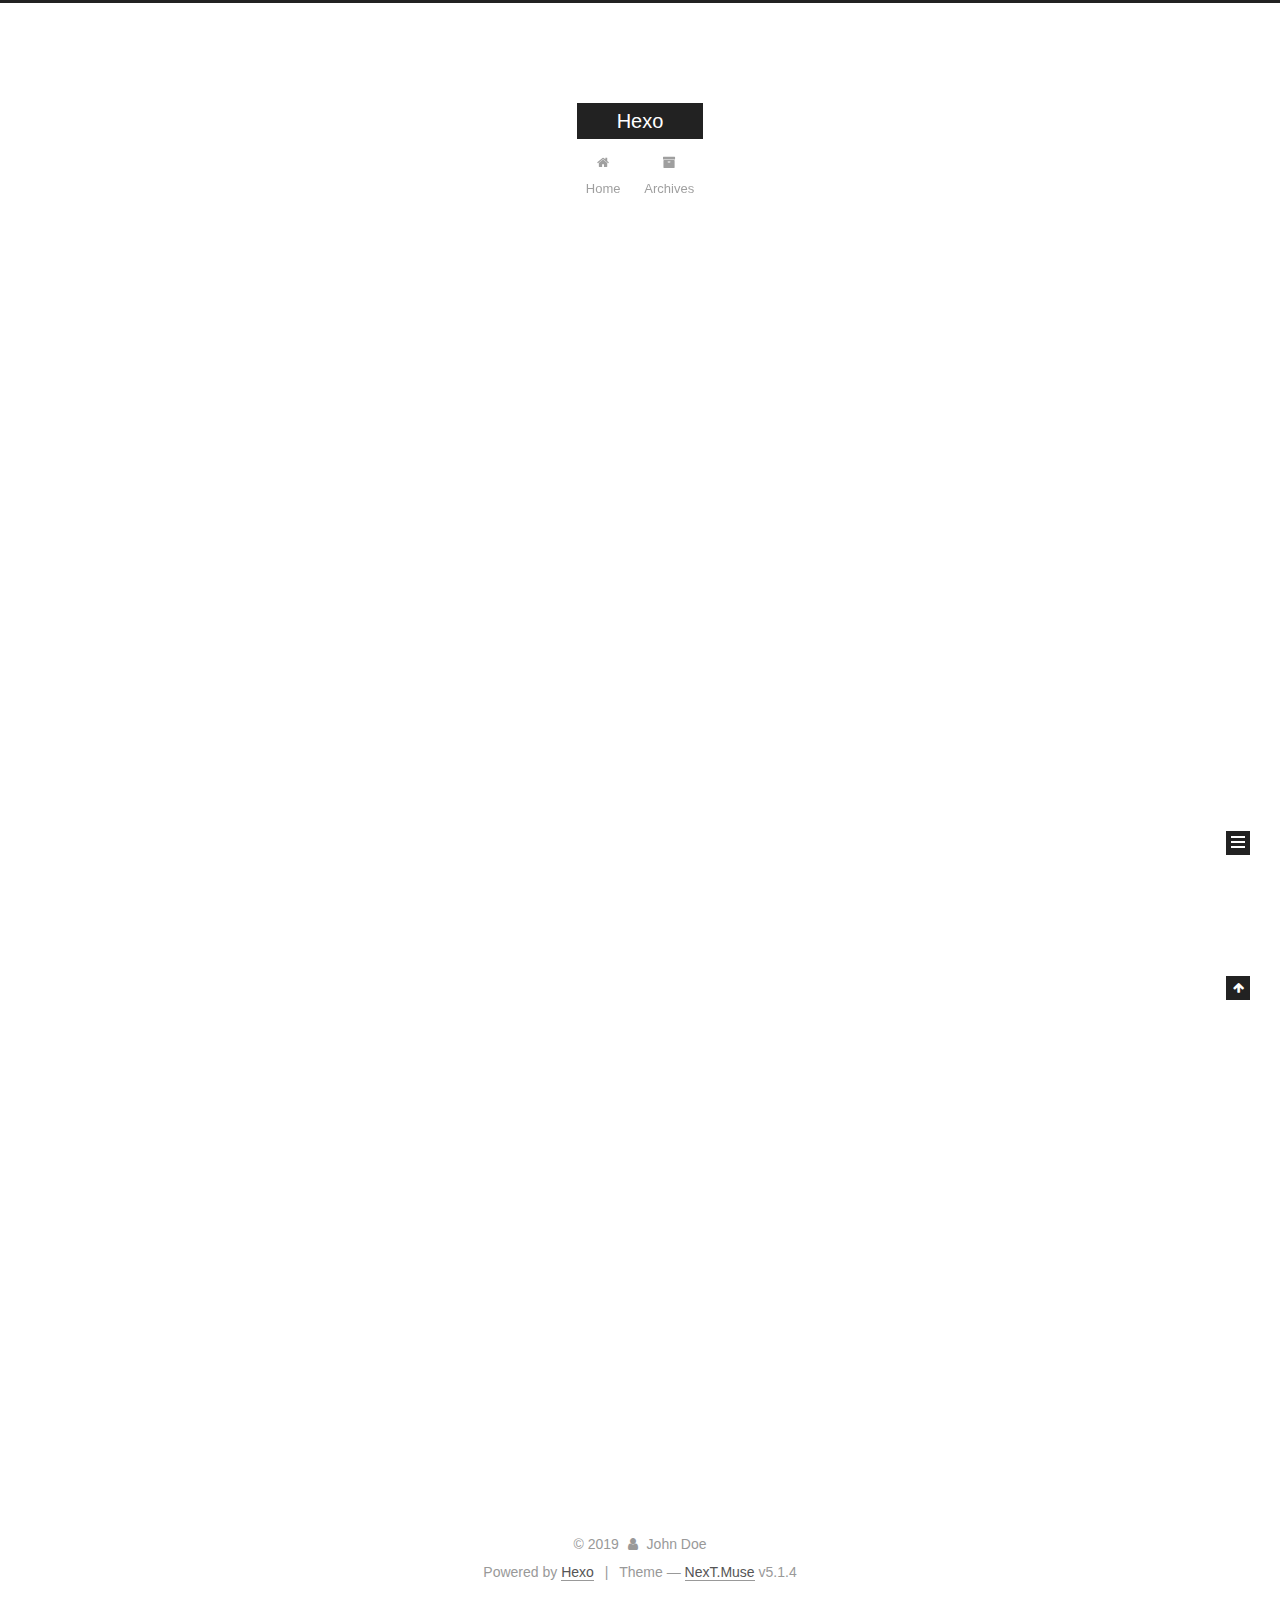
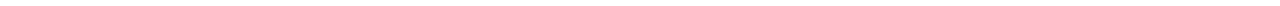
==== commit 7432f217: "Site updated: 2019-09-08 19:54:37" ====
--- a/index.html
+++ b/index.html
@@ -1,540 +1,739 @@
 <!DOCTYPE html>
-<html>
+
+
+
+  
+
+
+<html class="theme-next muse use-motion" lang="en">
 <head><meta name="generator" content="Hexo 3.9.0">
-  <meta charset="utf-8">
-  
-  <meta name="renderer" content="webkit">
-  <meta http-equiv="X-UA-Compatible" content="IE=edge">
-  <link rel="dns-prefetch" href="http://yoursite.com">
-  <title>Hexo</title>
-  <meta name="viewport" content="width=device-width, initial-scale=1, maximum-scale=1">
-  <meta property="og:type" content="website">
+  <meta charset="UTF-8">
+<meta http-equiv="X-UA-Compatible" content="IE=edge">
+<meta name="viewport" content="width=device-width, initial-scale=1, maximum-scale=1">
+<meta name="theme-color" content="#222">
+
+
+
+
+
+
+
+
+
+<meta http-equiv="Cache-Control" content="no-transform">
+<meta http-equiv="Cache-Control" content="no-siteapp">
+
+
+
+
+
+
+
+
+
+
+
+
+
+
+
+
+  
+  
+  <link href="/lib/fancybox/source/jquery.fancybox.css?v=2.1.5" rel="stylesheet" type="text/css">
+
+
+
+
+
+
+
+<link href="/lib/font-awesome/css/font-awesome.min.css?v=4.6.2" rel="stylesheet" type="text/css">
+
+<link href="/css/main.css?v=5.1.4" rel="stylesheet" type="text/css">
+
+
+  <link rel="apple-touch-icon" sizes="180x180" href="/images/apple-touch-icon-next.png?v=5.1.4">
+
+
+  <link rel="icon" type="image/png" sizes="32x32" href="/images/favicon-32x32-next.png?v=5.1.4">
+
+
+  <link rel="icon" type="image/png" sizes="16x16" href="/images/favicon-16x16-next.png?v=5.1.4">
+
+
+  <link rel="mask-icon" href="/images/logo.svg?v=5.1.4" color="#222">
+
+
+
+
+
+  <meta name="keywords" content="Hexo, NexT">
+
+
+
+
+
+
+
+
+
+
+<meta property="og:type" content="website">
 <meta property="og:title" content="Hexo">
 <meta property="og:url" content="http://yoursite.com/index.html">
 <meta property="og:site_name" content="Hexo">
 <meta property="og:locale" content="en">
 <meta name="twitter:card" content="summary">
 <meta name="twitter:title" content="Hexo">
-  
-    <link rel="alternative" href="/atom.xml" title="Hexo" type="application/atom+xml">
-  
-  
-    <link rel="icon" href="/favicon.png">
-  
-  <link rel="stylesheet" type="text/css" href="/./main.0cf68a.css">
-  <style type="text/css">
-  
-    #container.show {
-      background: linear-gradient(200deg,#a0cfe4,#e8c37e);
+
+
+
+<script type="text/javascript" id="hexo.configurations">
+  var NexT = window.NexT || {};
+  var CONFIG = {
+    root: '/',
+    scheme: 'Muse',
+    version: '5.1.4',
+    sidebar: {"position":"left","display":"post","offset":12,"b2t":false,"scrollpercent":false,"onmobile":false},
+    fancybox: true,
+    tabs: true,
+    motion: {"enable":true,"async":false,"transition":{"post_block":"fadeIn","post_header":"slideDownIn","post_body":"slideDownIn","coll_header":"slideLeftIn","sidebar":"slideUpIn"}},
+    duoshuo: {
+      userId: '0',
+      author: 'Author'
+    },
+    algolia: {
+      applicationID: '',
+      apiKey: '',
+      indexName: '',
+      hits: {"per_page":10},
+      labels: {"input_placeholder":"Search for Posts","hits_empty":"We didn't find any results for the search: ${query}","hits_stats":"${hits} results found in ${time} ms"}
     }
-  </style>
-  
-
-  
+  };
+</script>
+
+
+
+  <link rel="canonical" href="http://yoursite.com/">
+
+
+
+
+
+  <title>Hexo</title>
+  
+
+
+
+
+
+
+
 
 </head>
-</html>
-<body>
-  <div id="container" q-class="show:isCtnShow">
-    <canvas id="anm-canvas" class="anm-canvas"></canvas>
-    <div class="left-col" q-class="show:isShow">
-      
-<div class="overlay" style="background: #4d4d4d"></div>
-<div class="intrude-less">
-	<header id="header" class="inner">
-		<a href="/" class="profilepic">
-			<img src="" class="js-avatar">
-		</a>
-		<hgroup>
-		  <h1 class="header-author"><a href="/">John Doe</a></h1>
-		</hgroup>
-		
-
-		<nav class="header-menu">
-			<ul>
-			
-				<li><a href="/">主页</a></li>
-	        
-				<li><a href="/tags/随笔/">随笔</a></li>
-	        
-			</ul>
-		</nav>
-		<nav class="header-smart-menu">
-    		
-    			
-    			<a q-on="click: openSlider(e, 'innerArchive')" href="javascript:void(0)">所有文章</a>
-    			
-            
-    			
-    			<a q-on="click: openSlider(e, 'friends')" href="javascript:void(0)">友链</a>
-    			
-            
-    			
-    			<a q-on="click: openSlider(e, 'aboutme')" href="javascript:void(0)">关于我</a>
-    			
-            
-		</nav>
-		<nav class="header-nav">
-			<div class="social">
-				
-					<a class="github" target="_blank" href="#" title="github"><i class="icon-github"></i></a>
-		        
-					<a class="weibo" target="_blank" href="#" title="weibo"><i class="icon-weibo"></i></a>
-		        
-					<a class="rss" target="_blank" href="#" title="rss"><i class="icon-rss"></i></a>
-		        
-					<a class="zhihu" target="_blank" href="#" title="zhihu"><i class="icon-zhihu"></i></a>
-		        
-			</div>
-		</nav>
-	</header>		
+
+<body itemscope itemtype="http://schema.org/WebPage" lang="en">
+
+  
+  
+    
+  
+
+  <div class="container sidebar-position-left 
+  page-home">
+    <div class="headband"></div>
+
+    <header id="header" class="header" itemscope itemtype="http://schema.org/WPHeader">
+      <div class="header-inner"><div class="site-brand-wrapper">
+  <div class="site-meta ">
+    
+
+    <div class="custom-logo-site-title">
+      <a href="/" class="brand" rel="start">
+        <span class="logo-line-before"><i></i></span>
+        <span class="site-title">Hexo</span>
+        <span class="logo-line-after"><i></i></span>
+      </a>
+    </div>
+      
+        <p class="site-subtitle"></p>
+      
+  </div>
+
+  <div class="site-nav-toggle">
+    <button>
+      <span class="btn-bar"></span>
+      <span class="btn-bar"></span>
+      <span class="btn-bar"></span>
+    </button>
+  </div>
 </div>
 
+<nav class="site-nav">
+  
+
+  
+    <ul id="menu" class="menu">
+      
+        
+        <li class="menu-item menu-item-home">
+          <a href="/" rel="section">
+            
+              <i class="menu-item-icon fa fa-fw fa-home"></i> <br>
+            
+            Home
+          </a>
+        </li>
+      
+        
+        <li class="menu-item menu-item-archives">
+          <a href="/archives/" rel="section">
+            
+              <i class="menu-item-icon fa fa-fw fa-archive"></i> <br>
+            
+            Archives
+          </a>
+        </li>
+      
+
+      
+    </ul>
+  
+
+  
+</nav>
+
+
+
+ </div>
+    </header>
+
+    <main id="main" class="main">
+      <div class="main-inner">
+        <div class="content-wrap">
+          <div id="content" class="content">
+            
+  <section id="posts" class="posts-expand">
+    
+      
+
+  
+
+  
+  
+  
+
+  <article class="post post-type-normal" itemscope itemtype="http://schema.org/Article">
+  
+  
+  
+  <div class="post-block">
+    <link itemprop="mainEntityOfPage" href="http://yoursite.com/2019/08/15/woc/">
+
+    <span hidden itemprop="author" itemscope itemtype="http://schema.org/Person">
+      <meta itemprop="name" content="John Doe">
+      <meta itemprop="description" content>
+      <meta itemprop="image" content="/images/avatar.gif">
+    </span>
+
+    <span hidden itemprop="publisher" itemscope itemtype="http://schema.org/Organization">
+      <meta itemprop="name" content="Hexo">
+    </span>
+
+    
+      <header class="post-header">
+
+        
+        
+          <h1 class="post-title" itemprop="name headline">
+                
+                <a class="post-title-link" href="/2019/08/15/woc/" itemprop="url">woc</a></h1>
+        
+
+        <div class="post-meta">
+          <span class="post-time">
+            
+              <span class="post-meta-item-icon">
+                <i class="fa fa-calendar-o"></i>
+              </span>
+              
+                <span class="post-meta-item-text">Posted on</span>
+              
+              <time title="Post created" itemprop="dateCreated datePublished" datetime="2019-08-15T13:16:14+08:00">
+                2019-08-15
+              </time>
+            
+
+            
+
+            
+          </span>
+
+          
+
+          
+            
+          
+
+          
+          
+
+          
+
+          
+
+          
+
+        </div>
+      </header>
+    
+
+    
+    
+    
+    <div class="post-body" itemprop="articleBody">
+
+      
+      
+
+      
+        
+          
+            
+          
+        
+      
     </div>
-    <div class="mid-col" q-class="show:isShow,hide:isShow|isFalse">
-      
-<nav id="mobile-nav">
-  	<div class="overlay js-overlay" style="background: #4d4d4d"></div>
-	<div class="btnctn js-mobile-btnctn">
-  		<div class="slider-trigger list" q-on="click: openSlider(e)"><i class="icon icon-sort"></i></div>
-	</div>
-	<div class="intrude-less">
-		<header id="header" class="inner">
-			<div class="profilepic">
-				<img src="" class="js-avatar">
-			</div>
-			<hgroup>
-			  <h1 class="header-author js-header-author">John Doe</h1>
-			</hgroup>
-			
-			
-			
-				
-			
-				
-			
-			
-			
-			<nav class="header-nav">
-				<div class="social">
-					
-						<a class="github" target="_blank" href="#" title="github"><i class="icon-github"></i></a>
-			        
-						<a class="weibo" target="_blank" href="#" title="weibo"><i class="icon-weibo"></i></a>
-			        
-						<a class="rss" target="_blank" href="#" title="rss"><i class="icon-rss"></i></a>
-			        
-						<a class="zhihu" target="_blank" href="#" title="zhihu"><i class="icon-zhihu"></i></a>
-			        
-				</div>
-			</nav>
-
-			<nav class="header-menu js-header-menu">
-				<ul style="width: 50%">
-				
-				
-					<li style="width: 50%"><a href="/">主页</a></li>
-		        
-					<li style="width: 50%"><a href="/tags/随笔/">随笔</a></li>
-		        
-				</ul>
-			</nav>
-		</header>				
-	</div>
-	<div class="mobile-mask" style="display:none" q-show="isShow"></div>
-</nav>
-
-      <div id="wrapper" class="body-wrap">
-        <div class="menu-l">
-          <div class="canvas-wrap">
-            <canvas data-colors="#eaeaea" data-sectionHeight="100" data-contentId="js-content" id="myCanvas1" class="anm-canvas"></canvas>
+    
+    
+    
+
+    
+
+    
+
+    
+
+    <footer class="post-footer">
+      
+
+      
+
+      
+
+      
+      
+        <div class="post-eof"></div>
+      
+    </footer>
+  </div>
+  
+  
+  
+  </article>
+
+
+    
+      
+
+  
+
+  
+  
+  
+
+  <article class="post post-type-normal" itemscope itemtype="http://schema.org/Article">
+  
+  
+  
+  <div class="post-block">
+    <link itemprop="mainEntityOfPage" href="http://yoursite.com/2019/08/15/hello-world/">
+
+    <span hidden itemprop="author" itemscope itemtype="http://schema.org/Person">
+      <meta itemprop="name" content="John Doe">
+      <meta itemprop="description" content>
+      <meta itemprop="image" content="/images/avatar.gif">
+    </span>
+
+    <span hidden itemprop="publisher" itemscope itemtype="http://schema.org/Organization">
+      <meta itemprop="name" content="Hexo">
+    </span>
+
+    
+      <header class="post-header">
+
+        
+        
+          <h1 class="post-title" itemprop="name headline">
+                
+                <a class="post-title-link" href="/2019/08/15/hello-world/" itemprop="url">Hello World</a></h1>
+        
+
+        <div class="post-meta">
+          <span class="post-time">
+            
+              <span class="post-meta-item-icon">
+                <i class="fa fa-calendar-o"></i>
+              </span>
+              
+                <span class="post-meta-item-text">Posted on</span>
+              
+              <time title="Post created" itemprop="dateCreated datePublished" datetime="2019-08-15T12:48:24+08:00">
+                2019-08-15
+              </time>
+            
+
+            
+
+            
+          </span>
+
+          
+
+          
+            
+          
+
+          
+          
+
+          
+
+          
+
+          
+
+        </div>
+      </header>
+    
+
+    
+    
+    
+    <div class="post-body" itemprop="articleBody">
+
+      
+      
+
+      
+        
+          
+            <p>Welcome to <a href="https://hexo.io/" target="_blank" rel="noopener">Hexo</a>! This is your very first post. Check <a href="https://hexo.io/docs/" target="_blank" rel="noopener">documentation</a> for more info. If you get any problems when using Hexo, you can find the answer in <a href="https://hexo.io/docs/troubleshooting.html" target="_blank" rel="noopener">troubleshooting</a> or you can ask me on <a href="https://github.com/hexojs/hexo/issues" target="_blank" rel="noopener">GitHub</a>.</p>
+<h2 id="Quick-Start"><a href="#Quick-Start" class="headerlink" title="Quick Start"></a>Quick Start</h2><h3 id="Create-a-new-post"><a href="#Create-a-new-post" class="headerlink" title="Create a new post"></a>Create a new post</h3><figure class="highlight bash"><table><tr><td class="gutter"><pre><span class="line">1</span><br></pre></td><td class="code"><pre><span class="line">$ hexo new <span class="string">"My New Post"</span></span><br></pre></td></tr></table></figure>
+
+<p>More info: <a href="https://hexo.io/docs/writing.html" target="_blank" rel="noopener">Writing</a></p>
+<h3 id="Run-server"><a href="#Run-server" class="headerlink" title="Run server"></a>Run server</h3><figure class="highlight bash"><table><tr><td class="gutter"><pre><span class="line">1</span><br></pre></td><td class="code"><pre><span class="line">$ hexo server</span><br></pre></td></tr></table></figure>
+
+<p>More info: <a href="https://hexo.io/docs/server.html" target="_blank" rel="noopener">Server</a></p>
+<h3 id="Generate-static-files"><a href="#Generate-static-files" class="headerlink" title="Generate static files"></a>Generate static files</h3><figure class="highlight bash"><table><tr><td class="gutter"><pre><span class="line">1</span><br></pre></td><td class="code"><pre><span class="line">$ hexo generate</span><br></pre></td></tr></table></figure>
+
+<p>More info: <a href="https://hexo.io/docs/generating.html" target="_blank" rel="noopener">Generating</a></p>
+<h3 id="Deploy-to-remote-sites"><a href="#Deploy-to-remote-sites" class="headerlink" title="Deploy to remote sites"></a>Deploy to remote sites</h3><figure class="highlight bash"><table><tr><td class="gutter"><pre><span class="line">1</span><br></pre></td><td class="code"><pre><span class="line">$ hexo deploy</span><br></pre></td></tr></table></figure>
+
+<p>More info: <a href="https://hexo.io/docs/deployment.html" target="_blank" rel="noopener">Deployment</a></p>
+
+          
+        
+      
+    </div>
+    
+    
+    
+
+    
+
+    
+
+    
+
+    <footer class="post-footer">
+      
+
+      
+
+      
+
+      
+      
+        <div class="post-eof"></div>
+      
+    </footer>
+  </div>
+  
+  
+  
+  </article>
+
+
+    
+  </section>
+
+  
+
+
           </div>
-          <div id="js-content" class="content-ll">
-            
-  
-    <article id="post-woc" class="article article-type-post  article-index" itemscope itemprop="blogPost">
-  <div class="article-inner">
-    
-      <header class="article-header">
-        
-  
-    <h1 itemprop="name">
-      <a class="article-title" href="/2019/08/15/woc/">woc</a>
-    </h1>
-  
-
-        
-        <a href="/2019/08/15/woc/" class="archive-article-date">
-  	<time datetime="2019-08-15T05:16:14.000Z" itemprop="datePublished"><i class="icon-calendar icon"></i>2019-08-15</time>
-</a>
-        
-      </header>
-    
-    <div class="article-entry" itemprop="articleBody">
-      
-        
-      
-
-      
-    </div>
-    <div class="article-info article-info-index">
-      
-      
-      
-
-      
-        <p class="article-more-link">
-          <a class="article-more-a" href="/2019/08/15/woc/">展开全文 >></a>
-        </p>
-      
-
-      
-      <div class="clearfix"></div>
+          
+
+
+          
+
+        </div>
+        
+          
+  
+  <div class="sidebar-toggle">
+    <div class="sidebar-toggle-line-wrap">
+      <span class="sidebar-toggle-line sidebar-toggle-line-first"></span>
+      <span class="sidebar-toggle-line sidebar-toggle-line-middle"></span>
+      <span class="sidebar-toggle-line sidebar-toggle-line-last"></span>
     </div>
   </div>
-</article>
-
-<aside class="wrap-side-operation">
-    <div class="mod-side-operation">
-        
-        <div class="jump-container" id="js-jump-container" style="display:none;">
-            <a href="javascript:void(0)" class="mod-side-operation__jump-to-top">
-                <i class="icon-font icon-back"></i>
-            </a>
-            <div id="js-jump-plan-container" class="jump-plan-container" style="top: -11px;">
-                <i class="icon-font icon-plane jump-plane"></i>
-            </div>
+
+  <aside id="sidebar" class="sidebar">
+    
+    <div class="sidebar-inner">
+
+      
+
+      
+
+      <section class="site-overview-wrap sidebar-panel sidebar-panel-active">
+        <div class="site-overview">
+          <div class="site-author motion-element" itemprop="author" itemscope itemtype="http://schema.org/Person">
+            
+              <p class="site-author-name" itemprop="name">John Doe</p>
+              <p class="site-description motion-element" itemprop="description"></p>
+          </div>
+
+          <nav class="site-state motion-element">
+
+            
+              <div class="site-state-item site-state-posts">
+              
+                <a href="/archives/">
+              
+                  <span class="site-state-item-count">2</span>
+                  <span class="site-state-item-name">posts</span>
+                </a>
+              </div>
+            
+
+            
+
+            
+
+          </nav>
+
+          
+
+          
+
+          
+          
+
+          
+          
+
+          
+
         </div>
-        
-        
+      </section>
+
+      
+
+      
+
     </div>
-</aside>
-
-
-
-
-  
-    <article id="post-hello-world" class="article article-type-post  article-index" itemscope itemprop="blogPost">
-  <div class="article-inner">
-    
-      <header class="article-header">
-        
-  
-    <h1 itemprop="name">
-      <a class="article-title" href="/2019/08/15/hello-world/">Hello World</a>
-    </h1>
-  
-
-        
-        <a href="/2019/08/15/hello-world/" class="archive-article-date">
-  	<time datetime="2019-08-15T04:48:24.904Z" itemprop="datePublished"><i class="icon-calendar icon"></i>2019-08-15</time>
-</a>
-        
-      </header>
-    
-    <div class="article-entry" itemprop="articleBody">
-      
-        <p>Welcome to <a href="https://hexo.io/" target="_blank" rel="noopener">Hexo</a>! This is your very first post. Check <a href="https://hexo.io/docs/" target="_blank" rel="noopener">documentation</a> for more info. If you get any problems when using Hexo, you can find the answer in <a href="https://hexo.io/docs/troubleshooting.html" target="_blank" rel="noopener">troubleshooting</a> or you can ask me on <a href="https://github.com/hexojs/hexo/issues" target="_blank" rel="noopener">GitHub</a>.</p>
-<h2 id="Quick-Start"><a href="#Quick-Start" class="headerlink" title="Quick Start"></a>Quick Start</h2><h3 id="Create-a-new-post"><a href="#Create-a-new-post" class="headerlink" title="Create a new post"></a>Create a new post</h3><figure class="highlight bash"><table><tr><td class="gutter"><pre><span class="line">1</span><br></pre></td><td class="code"><pre><span class="line">$ hexo new <span class="string">"My New Post"</span></span><br></pre></td></tr></table></figure>
-
-<p>More info: <a href="https://hexo.io/docs/writing.html" target="_blank" rel="noopener">Writing</a></p>
-<h3 id="Run-server"><a href="#Run-server" class="headerlink" title="Run server"></a>Run server</h3><figure class="highlight bash"><table><tr><td class="gutter"><pre><span class="line">1</span><br></pre></td><td class="code"><pre><span class="line">$ hexo server</span><br></pre></td></tr></table></figure>
-
-<p>More info: <a href="https://hexo.io/docs/server.html" target="_blank" rel="noopener">Server</a></p>
-<h3 id="Generate-static-files"><a href="#Generate-static-files" class="headerlink" title="Generate static files"></a>Generate static files</h3><figure class="highlight bash"><table><tr><td class="gutter"><pre><span class="line">1</span><br></pre></td><td class="code"><pre><span class="line">$ hexo generate</span><br></pre></td></tr></table></figure>
-
-<p>More info: <a href="https://hexo.io/docs/generating.html" target="_blank" rel="noopener">Generating</a></p>
-<h3 id="Deploy-to-remote-sites"><a href="#Deploy-to-remote-sites" class="headerlink" title="Deploy to remote sites"></a>Deploy to remote sites</h3><figure class="highlight bash"><table><tr><td class="gutter"><pre><span class="line">1</span><br></pre></td><td class="code"><pre><span class="line">$ hexo deploy</span><br></pre></td></tr></table></figure>
-
-<p>More info: <a href="https://hexo.io/docs/deployment.html" target="_blank" rel="noopener">Deployment</a></p>
-
-      
-
-      
-    </div>
-    <div class="article-info article-info-index">
-      
-      
-      
-
-      
-        <p class="article-more-link">
-          <a class="article-more-a" href="/2019/08/15/hello-world/">展开全文 >></a>
-        </p>
-      
-
-      
-      <div class="clearfix"></div>
-    </div>
+  </aside>
+
+
+        
+      </div>
+    </main>
+
+    <footer id="footer" class="footer">
+      <div class="footer-inner">
+        <div class="copyright">&copy; <span itemprop="copyrightYear">2019</span>
+  <span class="with-love">
+    <i class="fa fa-user"></i>
+  </span>
+  <span class="author" itemprop="copyrightHolder">John Doe</span>
+
+  
+</div>
+
+
+  <div class="powered-by">Powered by <a class="theme-link" target="_blank" href="https://hexo.io">Hexo</a></div>
+
+
+
+  <span class="post-meta-divider">|</span>
+
+
+
+  <div class="theme-info">Theme &mdash; <a class="theme-link" target="_blank" href="https://github.com/iissnan/hexo-theme-next">NexT.Muse</a> v5.1.4</div>
+
+
+
+
+        
+
+
+
+
+
+
+
+        
+      </div>
+    </footer>
+
+    
+      <div class="back-to-top">
+        <i class="fa fa-arrow-up"></i>
+        
+      </div>
+    
+
+    
+
   </div>
-</article>
-
-<aside class="wrap-side-operation">
-    <div class="mod-side-operation">
-        
-        <div class="jump-container" id="js-jump-container" style="display:none;">
-            <a href="javascript:void(0)" class="mod-side-operation__jump-to-top">
-                <i class="icon-font icon-back"></i>
-            </a>
-            <div id="js-jump-plan-container" class="jump-plan-container" style="top: -11px;">
-                <i class="icon-font icon-plane jump-plane"></i>
-            </div>
-        </div>
-        
-        
-    </div>
-</aside>
-
-
-
-
-  
-  
-
-
-          </div>
-        </div>
-      </div>
-      <footer id="footer">
-  <div class="outer">
-    <div id="footer-info">
-    	<div class="footer-left">
-    		&copy; 2019 John Doe
-    	</div>
-      	<div class="footer-right">
-      		<a href="http://hexo.io/" target="_blank">Hexo</a>  Theme <a href="https://github.com/litten/hexo-theme-yilia" target="_blank">Yilia</a> by Litten
-      	</div>
-    </div>
-  </div>
-</footer>
-    </div>
-    <script>
-	var yiliaConfig = {
-		mathjax: false,
-		isHome: true,
-		isPost: false,
-		isArchive: false,
-		isTag: false,
-		isCategory: false,
-		open_in_new: false,
-		toc_hide_index: true,
-		root: "/",
-		innerArchive: true,
-		showTags: false
-	}
+
+  
+
+<script type="text/javascript">
+  if (Object.prototype.toString.call(window.Promise) !== '[object Function]') {
+    window.Promise = null;
+  }
 </script>
 
-<script>!function(t){function n(e){if(r[e])return r[e].exports;var i=r[e]={exports:{},id:e,loaded:!1};return t[e].call(i.exports,i,i.exports,n),i.loaded=!0,i.exports}var r={};n.m=t,n.c=r,n.p="./",n(0)}([function(t,n,r){r(195),t.exports=r(191)},function(t,n,r){var e=r(3),i=r(52),o=r(27),u=r(28),c=r(53),f="prototype",a=function(t,n,r){var s,l,h,v,p=t&a.F,d=t&a.G,y=t&a.S,g=t&a.P,b=t&a.B,m=d?e:y?e[n]||(e[n]={}):(e[n]||{})[f],x=d?i:i[n]||(i[n]={}),w=x[f]||(x[f]={});d&&(r=n);for(s in r)l=!p&&m&&void 0!==m[s],h=(l?m:r)[s],v=b&&l?c(h,e):g&&"function"==typeof h?c(Function.call,h):h,m&&u(m,s,h,t&a.U),x[s]!=h&&o(x,s,v),g&&w[s]!=h&&(w[s]=h)};e.core=i,a.F=1,a.G=2,a.S=4,a.P=8,a.B=16,a.W=32,a.U=64,a.R=128,t.exports=a},function(t,n,r){var e=r(6);t.exports=function(t){if(!e(t))throw TypeError(t+" is not an object!");return t}},function(t,n){var r=t.exports="undefined"!=typeof window&&window.Math==Math?window:"undefined"!=typeof self&&self.Math==Math?self:Function("return this")();"number"==typeof __g&&(__g=r)},function(t,n){t.exports=function(t){try{return!!t()}catch(t){return!0}}},function(t,n){var r=t.exports="undefined"!=typeof window&&window.Math==Math?window:"undefined"!=typeof self&&self.Math==Math?self:Function("return this")();"number"==typeof __g&&(__g=r)},function(t,n){t.exports=function(t){return"object"==typeof t?null!==t:"function"==typeof t}},function(t,n,r){var e=r(126)("wks"),i=r(76),o=r(3).Symbol,u="function"==typeof o;(t.exports=function(t){return e[t]||(e[t]=u&&o[t]||(u?o:i)("Symbol."+t))}).store=e},function(t,n){var r={}.hasOwnProperty;t.exports=function(t,n){return r.call(t,n)}},function(t,n,r){var e=r(94),i=r(33);t.exports=function(t){return e(i(t))}},function(t,n,r){t.exports=!r(4)(function(){return 7!=Object.defineProperty({},"a",{get:function(){return 7}}).a})},function(t,n,r){var e=r(2),i=r(167),o=r(50),u=Object.defineProperty;n.f=r(10)?Object.defineProperty:function(t,n,r){if(e(t),n=o(n,!0),e(r),i)try{return u(t,n,r)}catch(t){}if("get"in r||"set"in r)throw TypeError("Accessors not supported!");return"value"in r&&(t[n]=r.value),t}},function(t,n,r){t.exports=!r(18)(function(){return 7!=Object.defineProperty({},"a",{get:function(){return 7}}).a})},function(t,n,r){var e=r(14),i=r(22);t.exports=r(12)?function(t,n,r){return e.f(t,n,i(1,r))}:function(t,n,r){return t[n]=r,t}},function(t,n,r){var e=r(20),i=r(58),o=r(42),u=Object.defineProperty;n.f=r(12)?Object.defineProperty:function(t,n,r){if(e(t),n=o(n,!0),e(r),i)try{return u(t,n,r)}catch(t){}if("get"in r||"set"in r)throw TypeError("Accessors not supported!");return"value"in r&&(t[n]=r.value),t}},function(t,n,r){var e=r(40)("wks"),i=r(23),o=r(5).Symbol,u="function"==typeof o;(t.exports=function(t){return e[t]||(e[t]=u&&o[t]||(u?o:i)("Symbol."+t))}).store=e},function(t,n,r){var e=r(67),i=Math.min;t.exports=function(t){return t>0?i(e(t),9007199254740991):0}},function(t,n,r){var e=r(46);t.exports=function(t){return Object(e(t))}},function(t,n){t.exports=function(t){try{return!!t()}catch(t){return!0}}},function(t,n,r){var e=r(63),i=r(34);t.exports=Object.keys||function(t){return e(t,i)}},function(t,n,r){var e=r(21);t.exports=function(t){if(!e(t))throw TypeError(t+" is not an object!");return t}},function(t,n){t.exports=function(t){return"object"==typeof t?null!==t:"function"==typeof t}},function(t,n){t.exports=function(t,n){return{enumerable:!(1&t),configurable:!(2&t),writable:!(4&t),value:n}}},function(t,n){var r=0,e=Math.random();t.exports=function(t){return"Symbol(".concat(void 0===t?"":t,")_",(++r+e).toString(36))}},function(t,n){var r={}.hasOwnProperty;t.exports=function(t,n){return r.call(t,n)}},function(t,n){var r=t.exports={version:"2.4.0"};"number"==typeof __e&&(__e=r)},function(t,n){t.exports=function(t){if("function"!=typeof t)throw TypeError(t+" is not a function!");return t}},function(t,n,r){var e=r(11),i=r(66);t.exports=r(10)?function(t,n,r){return e.f(t,n,i(1,r))}:function(t,n,r){return t[n]=r,t}},function(t,n,r){var e=r(3),i=r(27),o=r(24),u=r(76)("src"),c="toString",f=Function[c],a=(""+f).split(c);r(52).inspectSource=function(t){return f.call(t)},(t.exports=function(t,n,r,c){var f="function"==typeof r;f&&(o(r,"name")||i(r,"name",n)),t[n]!==r&&(f&&(o(r,u)||i(r,u,t[n]?""+t[n]:a.join(String(n)))),t===e?t[n]=r:c?t[n]?t[n]=r:i(t,n,r):(delete t[n],i(t,n,r)))})(Function.prototype,c,function(){return"function"==typeof this&&this[u]||f.call(this)})},function(t,n,r){var e=r(1),i=r(4),o=r(46),u=function(t,n,r,e){var i=String(o(t)),u="<"+n;return""!==r&&(u+=" "+r+'="'+String(e).replace(/"/g,"&quot;")+'"'),u+">"+i+"</"+n+">"};t.exports=function(t,n){var r={};r[t]=n(u),e(e.P+e.F*i(function(){var n=""[t]('"');return n!==n.toLowerCase()||n.split('"').length>3}),"String",r)}},function(t,n,r){var e=r(115),i=r(46);t.exports=function(t){return e(i(t))}},function(t,n,r){var e=r(116),i=r(66),o=r(30),u=r(50),c=r(24),f=r(167),a=Object.getOwnPropertyDescriptor;n.f=r(10)?a:function(t,n){if(t=o(t),n=u(n,!0),f)try{return a(t,n)}catch(t){}if(c(t,n))return i(!e.f.call(t,n),t[n])}},function(t,n,r){var e=r(24),i=r(17),o=r(145)("IE_PROTO"),u=Object.prototype;t.exports=Object.getPrototypeOf||function(t){return t=i(t),e(t,o)?t[o]:"function"==typeof t.constructor&&t instanceof t.constructor?t.constructor.prototype:t instanceof Object?u:null}},function(t,n){t.exports=function(t){if(void 0==t)throw TypeError("Can't call method on  "+t);return t}},function(t,n){t.exports="constructor,hasOwnProperty,isPrototypeOf,propertyIsEnumerable,toLocaleString,toString,valueOf".split(",")},function(t,n){t.exports={}},function(t,n){t.exports=!0},function(t,n){n.f={}.propertyIsEnumerable},function(t,n,r){var e=r(14).f,i=r(8),o=r(15)("toStringTag");t.exports=function(t,n,r){t&&!i(t=r?t:t.prototype,o)&&e(t,o,{configurable:!0,value:n})}},function(t,n,r){var e=r(40)("keys"),i=r(23);t.exports=function(t){return e[t]||(e[t]=i(t))}},function(t,n,r){var e=r(5),i="__core-js_shared__",o=e[i]||(e[i]={});t.exports=function(t){return o[t]||(o[t]={})}},function(t,n){var r=Math.ceil,e=Math.floor;t.exports=function(t){return isNaN(t=+t)?0:(t>0?e:r)(t)}},function(t,n,r){var e=r(21);t.exports=function(t,n){if(!e(t))return t;var r,i;if(n&&"function"==typeof(r=t.toString)&&!e(i=r.call(t)))return i;if("function"==typeof(r=t.valueOf)&&!e(i=r.call(t)))return i;if(!n&&"function"==typeof(r=t.toString)&&!e(i=r.call(t)))return i;throw TypeError("Can't convert object to primitive value")}},function(t,n,r){var e=r(5),i=r(25),o=r(36),u=r(44),c=r(14).f;t.exports=function(t){var n=i.Symbol||(i.Symbol=o?{}:e.Symbol||{});"_"==t.charAt(0)||t in n||c(n,t,{value:u.f(t)})}},function(t,n,r){n.f=r(15)},function(t,n){var r={}.toString;t.exports=function(t){return r.call(t).slice(8,-1)}},function(t,n){t.exports=function(t){if(void 0==t)throw TypeError("Can't call method on  "+t);return t}},function(t,n,r){var e=r(4);t.exports=function(t,n){return!!t&&e(function(){n?t.call(null,function(){},1):t.call(null)})}},function(t,n,r){var e=r(53),i=r(115),o=r(17),u=r(16),c=r(203);t.exports=function(t,n){var r=1==t,f=2==t,a=3==t,s=4==t,l=6==t,h=5==t||l,v=n||c;return function(n,c,p){for(var d,y,g=o(n),b=i(g),m=e(c,p,3),x=u(b.length),w=0,S=r?v(n,x):f?v(n,0):void 0;x>w;w++)if((h||w in b)&&(d=b[w],y=m(d,w,g),t))if(r)S[w]=y;else if(y)switch(t){case 3:return!0;case 5:return d;case 6:return w;case 2:S.push(d)}else if(s)return!1;return l?-1:a||s?s:S}}},function(t,n,r){var e=r(1),i=r(52),o=r(4);t.exports=function(t,n){var r=(i.Object||{})[t]||Object[t],u={};u[t]=n(r),e(e.S+e.F*o(function(){r(1)}),"Object",u)}},function(t,n,r){var e=r(6);t.exports=function(t,n){if(!e(t))return t;var r,i;if(n&&"function"==typeof(r=t.toString)&&!e(i=r.call(t)))return i;if("function"==typeof(r=t.valueOf)&&!e(i=r.call(t)))return i;if(!n&&"function"==typeof(r=t.toString)&&!e(i=r.call(t)))return i;throw TypeError("Can't convert object to primitive value")}},function(t,n,r){var e=r(5),i=r(25),o=r(91),u=r(13),c="prototype",f=function(t,n,r){var a,s,l,h=t&f.F,v=t&f.G,p=t&f.S,d=t&f.P,y=t&f.B,g=t&f.W,b=v?i:i[n]||(i[n]={}),m=b[c],x=v?e:p?e[n]:(e[n]||{})[c];v&&(r=n);for(a in r)(s=!h&&x&&void 0!==x[a])&&a in b||(l=s?x[a]:r[a],b[a]=v&&"function"!=typeof x[a]?r[a]:y&&s?o(l,e):g&&x[a]==l?function(t){var n=function(n,r,e){if(this instanceof t){switch(arguments.length){case 0:return new t;case 1:return new t(n);case 2:return new t(n,r)}return new t(n,r,e)}return t.apply(this,arguments)};return n[c]=t[c],n}(l):d&&"function"==typeof l?o(Function.call,l):l,d&&((b.virtual||(b.virtual={}))[a]=l,t&f.R&&m&&!m[a]&&u(m,a,l)))};f.F=1,f.G=2,f.S=4,f.P=8,f.B=16,f.W=32,f.U=64,f.R=128,t.exports=f},function(t,n){var r=t.exports={version:"2.4.0"};"number"==typeof __e&&(__e=r)},function(t,n,r){var e=r(26);t.exports=function(t,n,r){if(e(t),void 0===n)return t;switch(r){case 1:return function(r){return t.call(n,r)};case 2:return function(r,e){return t.call(n,r,e)};case 3:return function(r,e,i){return t.call(n,r,e,i)}}return function(){return t.apply(n,arguments)}}},function(t,n,r){var e=r(183),i=r(1),o=r(126)("metadata"),u=o.store||(o.store=new(r(186))),c=function(t,n,r){var i=u.get(t);if(!i){if(!r)return;u.set(t,i=new e)}var o=i.get(n);if(!o){if(!r)return;i.set(n,o=new e)}return o},f=function(t,n,r){var e=c(n,r,!1);return void 0!==e&&e.has(t)},a=function(t,n,r){var e=c(n,r,!1);return void 0===e?void 0:e.get(t)},s=function(t,n,r,e){c(r,e,!0).set(t,n)},l=function(t,n){var r=c(t,n,!1),e=[];return r&&r.forEach(function(t,n){e.push(n)}),e},h=function(t){return void 0===t||"symbol"==typeof t?t:String(t)},v=function(t){i(i.S,"Reflect",t)};t.exports={store:u,map:c,has:f,get:a,set:s,keys:l,key:h,exp:v}},function(t,n,r){"use strict";if(r(10)){var e=r(69),i=r(3),o=r(4),u=r(1),c=r(127),f=r(152),a=r(53),s=r(68),l=r(66),h=r(27),v=r(73),p=r(67),d=r(16),y=r(75),g=r(50),b=r(24),m=r(180),x=r(114),w=r(6),S=r(17),_=r(137),O=r(70),E=r(32),P=r(71).f,j=r(154),F=r(76),M=r(7),A=r(48),N=r(117),T=r(146),I=r(155),k=r(80),L=r(123),R=r(74),C=r(130),D=r(160),U=r(11),W=r(31),G=U.f,B=W.f,V=i.RangeError,z=i.TypeError,q=i.Uint8Array,K="ArrayBuffer",J="Shared"+K,Y="BYTES_PER_ELEMENT",H="prototype",$=Array[H],X=f.ArrayBuffer,Q=f.DataView,Z=A(0),tt=A(2),nt=A(3),rt=A(4),et=A(5),it=A(6),ot=N(!0),ut=N(!1),ct=I.values,ft=I.keys,at=I.entries,st=$.lastIndexOf,lt=$.reduce,ht=$.reduceRight,vt=$.join,pt=$.sort,dt=$.slice,yt=$.toString,gt=$.toLocaleString,bt=M("iterator"),mt=M("toStringTag"),xt=F("typed_constructor"),wt=F("def_constructor"),St=c.CONSTR,_t=c.TYPED,Ot=c.VIEW,Et="Wrong length!",Pt=A(1,function(t,n){return Tt(T(t,t[wt]),n)}),jt=o(function(){return 1===new q(new Uint16Array([1]).buffer)[0]}),Ft=!!q&&!!q[H].set&&o(function(){new q(1).set({})}),Mt=function(t,n){if(void 0===t)throw z(Et);var r=+t,e=d(t);if(n&&!m(r,e))throw V(Et);return e},At=function(t,n){var r=p(t);if(r<0||r%n)throw V("Wrong offset!");return r},Nt=function(t){if(w(t)&&_t in t)return t;throw z(t+" is not a typed array!")},Tt=function(t,n){if(!(w(t)&&xt in t))throw z("It is not a typed array constructor!");return new t(n)},It=function(t,n){return kt(T(t,t[wt]),n)},kt=function(t,n){for(var r=0,e=n.length,i=Tt(t,e);e>r;)i[r]=n[r++];return i},Lt=function(t,n,r){G(t,n,{get:function(){return this._d[r]}})},Rt=function(t){var n,r,e,i,o,u,c=S(t),f=arguments.length,s=f>1?arguments[1]:void 0,l=void 0!==s,h=j(c);if(void 0!=h&&!_(h)){for(u=h.call(c),e=[],n=0;!(o=u.next()).done;n++)e.push(o.value);c=e}for(l&&f>2&&(s=a(s,arguments[2],2)),n=0,r=d(c.length),i=Tt(this,r);r>n;n++)i[n]=l?s(c[n],n):c[n];return i},Ct=function(){for(var t=0,n=arguments.length,r=Tt(this,n);n>t;)r[t]=arguments[t++];return r},Dt=!!q&&o(function(){gt.call(new q(1))}),Ut=function(){return gt.apply(Dt?dt.call(Nt(this)):Nt(this),arguments)},Wt={copyWithin:function(t,n){return D.call(Nt(this),t,n,arguments.length>2?arguments[2]:void 0)},every:function(t){return rt(Nt(this),t,arguments.length>1?arguments[1]:void 0)},fill:function(t){return C.apply(Nt(this),arguments)},filter:function(t){return It(this,tt(Nt(this),t,arguments.length>1?arguments[1]:void 0))},find:function(t){return et(Nt(this),t,arguments.length>1?arguments[1]:void 0)},findIndex:function(t){return it(Nt(this),t,arguments.length>1?arguments[1]:void 0)},forEach:function(t){Z(Nt(this),t,arguments.length>1?arguments[1]:void 0)},indexOf:function(t){return ut(Nt(this),t,arguments.length>1?arguments[1]:void 0)},includes:function(t){return ot(Nt(this),t,arguments.length>1?arguments[1]:void 0)},join:function(t){return vt.apply(Nt(this),arguments)},lastIndexOf:function(t){return st.apply(Nt(this),arguments)},map:function(t){return Pt(Nt(this),t,arguments.length>1?arguments[1]:void 0)},reduce:function(t){return lt.apply(Nt(this),arguments)},reduceRight:function(t){return ht.apply(Nt(this),arguments)},reverse:function(){for(var t,n=this,r=Nt(n).length,e=Math.floor(r/2),i=0;i<e;)t=n[i],n[i++]=n[--r],n[r]=t;return n},some:function(t){return nt(Nt(this),t,arguments.length>1?arguments[1]:void 0)},sort:function(t){return pt.call(Nt(this),t)},subarray:function(t,n){var r=Nt(this),e=r.length,i=y(t,e);return new(T(r,r[wt]))(r.buffer,r.byteOffset+i*r.BYTES_PER_ELEMENT,d((void 0===n?e:y(n,e))-i))}},Gt=function(t,n){return It(this,dt.call(Nt(this),t,n))},Bt=function(t){Nt(this);var n=At(arguments[1],1),r=this.length,e=S(t),i=d(e.length),o=0;if(i+n>r)throw V(Et);for(;o<i;)this[n+o]=e[o++]},Vt={entries:function(){return at.call(Nt(this))},keys:function(){return ft.call(Nt(this))},values:function(){return ct.call(Nt(this))}},zt=function(t,n){return w(t)&&t[_t]&&"symbol"!=typeof n&&n in t&&String(+n)==String(n)},qt=function(t,n){return zt(t,n=g(n,!0))?l(2,t[n]):B(t,n)},Kt=function(t,n,r){return!(zt(t,n=g(n,!0))&&w(r)&&b(r,"value"))||b(r,"get")||b(r,"set")||r.configurable||b(r,"writable")&&!r.writable||b(r,"enumerable")&&!r.enumerable?G(t,n,r):(t[n]=r.value,t)};St||(W.f=qt,U.f=Kt),u(u.S+u.F*!St,"Object",{getOwnPropertyDescriptor:qt,defineProperty:Kt}),o(function(){yt.call({})})&&(yt=gt=function(){return vt.call(this)});var Jt=v({},Wt);v(Jt,Vt),h(Jt,bt,Vt.values),v(Jt,{slice:Gt,set:Bt,constructor:function(){},toString:yt,toLocaleString:Ut}),Lt(Jt,"buffer","b"),Lt(Jt,"byteOffset","o"),Lt(Jt,"byteLength","l"),Lt(Jt,"length","e"),G(Jt,mt,{get:function(){return this[_t]}}),t.exports=function(t,n,r,f){f=!!f;var a=t+(f?"Clamped":"")+"Array",l="Uint8Array"!=a,v="get"+t,p="set"+t,y=i[a],g=y||{},b=y&&E(y),m=!y||!c.ABV,S={},_=y&&y[H],j=function(t,r){var e=t._d;return e.v[v](r*n+e.o,jt)},F=function(t,r,e){var i=t._d;f&&(e=(e=Math.round(e))<0?0:e>255?255:255&e),i.v[p](r*n+i.o,e,jt)},M=function(t,n){G(t,n,{get:function(){return j(this,n)},set:function(t){return F(this,n,t)},enumerable:!0})};m?(y=r(function(t,r,e,i){s(t,y,a,"_d");var o,u,c,f,l=0,v=0;if(w(r)){if(!(r instanceof X||(f=x(r))==K||f==J))return _t in r?kt(y,r):Rt.call(y,r);o=r,v=At(e,n);var p=r.byteLength;if(void 0===i){if(p%n)throw V(Et);if((u=p-v)<0)throw V(Et)}else if((u=d(i)*n)+v>p)throw V(Et);c=u/n}else c=Mt(r,!0),u=c*n,o=new X(u);for(h(t,"_d",{b:o,o:v,l:u,e:c,v:new Q(o)});l<c;)M(t,l++)}),_=y[H]=O(Jt),h(_,"constructor",y)):L(function(t){new y(null),new y(t)},!0)||(y=r(function(t,r,e,i){s(t,y,a);var o;return w(r)?r instanceof X||(o=x(r))==K||o==J?void 0!==i?new g(r,At(e,n),i):void 0!==e?new g(r,At(e,n)):new g(r):_t in r?kt(y,r):Rt.call(y,r):new g(Mt(r,l))}),Z(b!==Function.prototype?P(g).concat(P(b)):P(g),function(t){t in y||h(y,t,g[t])}),y[H]=_,e||(_.constructor=y));var A=_[bt],N=!!A&&("values"==A.name||void 0==A.name),T=Vt.values;h(y,xt,!0),h(_,_t,a),h(_,Ot,!0),h(_,wt,y),(f?new y(1)[mt]==a:mt in _)||G(_,mt,{get:function(){return a}}),S[a]=y,u(u.G+u.W+u.F*(y!=g),S),u(u.S,a,{BYTES_PER_ELEMENT:n,from:Rt,of:Ct}),Y in _||h(_,Y,n),u(u.P,a,Wt),R(a),u(u.P+u.F*Ft,a,{set:Bt}),u(u.P+u.F*!N,a,Vt),u(u.P+u.F*(_.toString!=yt),a,{toString:yt}),u(u.P+u.F*o(function(){new y(1).slice()}),a,{slice:Gt}),u(u.P+u.F*(o(function(){return[1,2].toLocaleString()!=new y([1,2]).toLocaleString()})||!o(function(){_.toLocaleString.call([1,2])})),a,{toLocaleString:Ut}),k[a]=N?A:T,e||N||h(_,bt,T)}}else t.exports=function(){}},function(t,n){var r={}.toString;t.exports=function(t){return r.call(t).slice(8,-1)}},function(t,n,r){var e=r(21),i=r(5).document,o=e(i)&&e(i.createElement);t.exports=function(t){return o?i.createElement(t):{}}},function(t,n,r){t.exports=!r(12)&&!r(18)(function(){return 7!=Object.defineProperty(r(57)("div"),"a",{get:function(){return 7}}).a})},function(t,n,r){"use strict";var e=r(36),i=r(51),o=r(64),u=r(13),c=r(8),f=r(35),a=r(96),s=r(38),l=r(103),h=r(15)("iterator"),v=!([].keys&&"next"in[].keys()),p="keys",d="values",y=function(){return this};t.exports=function(t,n,r,g,b,m,x){a(r,n,g);var w,S,_,O=function(t){if(!v&&t in F)return F[t];switch(t){case p:case d:return function(){return new r(this,t)}}return function(){return new r(this,t)}},E=n+" Iterator",P=b==d,j=!1,F=t.prototype,M=F[h]||F["@@iterator"]||b&&F[b],A=M||O(b),N=b?P?O("entries"):A:void 0,T="Array"==n?F.entries||M:M;if(T&&(_=l(T.call(new t)))!==Object.prototype&&(s(_,E,!0),e||c(_,h)||u(_,h,y)),P&&M&&M.name!==d&&(j=!0,A=function(){return M.call(this)}),e&&!x||!v&&!j&&F[h]||u(F,h,A),f[n]=A,f[E]=y,b)if(w={values:P?A:O(d),keys:m?A:O(p),entries:N},x)for(S in w)S in F||o(F,S,w[S]);else i(i.P+i.F*(v||j),n,w);return w}},function(t,n,r){var e=r(20),i=r(100),o=r(34),u=r(39)("IE_PROTO"),c=function(){},f="prototype",a=function(){var t,n=r(57)("iframe"),e=o.length;for(n.style.display="none",r(93).appendChild(n),n.src="javascript:",t=n.contentWindow.document,t.open(),t.write("<script>document.F=Object<\/script>"),t.close(),a=t.F;e--;)delete a[f][o[e]];return a()};t.exports=Object.create||function(t,n){var r;return null!==t?(c[f]=e(t),r=new c,c[f]=null,r[u]=t):r=a(),void 0===n?r:i(r,n)}},function(t,n,r){var e=r(63),i=r(34).concat("length","prototype");n.f=Object.getOwnPropertyNames||function(t){return e(t,i)}},function(t,n){n.f=Object.getOwnPropertySymbols},function(t,n,r){var e=r(8),i=r(9),o=r(90)(!1),u=r(39)("IE_PROTO");t.exports=function(t,n){var r,c=i(t),f=0,a=[];for(r in c)r!=u&&e(c,r)&&a.push(r);for(;n.length>f;)e(c,r=n[f++])&&(~o(a,r)||a.push(r));return a}},function(t,n,r){t.exports=r(13)},function(t,n,r){var e=r(76)("meta"),i=r(6),o=r(24),u=r(11).f,c=0,f=Object.isExtensible||function(){return!0},a=!r(4)(function(){return f(Object.preventExtensions({}))}),s=function(t){u(t,e,{value:{i:"O"+ ++c,w:{}}})},l=function(t,n){if(!i(t))return"symbol"==typeof t?t:("string"==typeof t?"S":"P")+t;if(!o(t,e)){if(!f(t))return"F";if(!n)return"E";s(t)}return t[e].i},h=function(t,n){if(!o(t,e)){if(!f(t))return!0;if(!n)return!1;s(t)}return t[e].w},v=function(t){return a&&p.NEED&&f(t)&&!o(t,e)&&s(t),t},p=t.exports={KEY:e,NEED:!1,fastKey:l,getWeak:h,onFreeze:v}},function(t,n){t.exports=function(t,n){return{enumerable:!(1&t),configurable:!(2&t),writable:!(4&t),value:n}}},function(t,n){var r=Math.ceil,e=Math.floor;t.exports=function(t){return isNaN(t=+t)?0:(t>0?e:r)(t)}},function(t,n){t.exports=function(t,n,r,e){if(!(t instanceof n)||void 0!==e&&e in t)throw TypeError(r+": incorrect invocation!");return t}},function(t,n){t.exports=!1},function(t,n,r){var e=r(2),i=r(173),o=r(133),u=r(145)("IE_PROTO"),c=function(){},f="prototype",a=function(){var t,n=r(132)("iframe"),e=o.length;for(n.style.display="none",r(135).appendChild(n),n.src="javascript:",t=n.contentWindow.document,t.open(),t.write("<script>document.F=Object<\/script>"),t.close(),a=t.F;e--;)delete a[f][o[e]];return a()};t.exports=Object.create||function(t,n){var r;return null!==t?(c[f]=e(t),r=new c,c[f]=null,r[u]=t):r=a(),void 0===n?r:i(r,n)}},function(t,n,r){var e=r(175),i=r(133).concat("length","prototype");n.f=Object.getOwnPropertyNames||function(t){return e(t,i)}},function(t,n,r){var e=r(175),i=r(133);t.exports=Object.keys||function(t){return e(t,i)}},function(t,n,r){var e=r(28);t.exports=function(t,n,r){for(var i in n)e(t,i,n[i],r);return t}},function(t,n,r){"use strict";var e=r(3),i=r(11),o=r(10),u=r(7)("species");t.exports=function(t){var n=e[t];o&&n&&!n[u]&&i.f(n,u,{configurable:!0,get:function(){return this}})}},function(t,n,r){var e=r(67),i=Math.max,o=Math.min;t.exports=function(t,n){return t=e(t),t<0?i(t+n,0):o(t,n)}},function(t,n){var r=0,e=Math.random();t.exports=function(t){return"Symbol(".concat(void 0===t?"":t,")_",(++r+e).toString(36))}},function(t,n,r){var e=r(33);t.exports=function(t){return Object(e(t))}},function(t,n,r){var e=r(7)("unscopables"),i=Array.prototype;void 0==i[e]&&r(27)(i,e,{}),t.exports=function(t){i[e][t]=!0}},function(t,n,r){var e=r(53),i=r(169),o=r(137),u=r(2),c=r(16),f=r(154),a={},s={},n=t.exports=function(t,n,r,l,h){var v,p,d,y,g=h?function(){return t}:f(t),b=e(r,l,n?2:1),m=0;if("function"!=typeof g)throw TypeError(t+" is not iterable!");if(o(g)){for(v=c(t.length);v>m;m++)if((y=n?b(u(p=t[m])[0],p[1]):b(t[m]))===a||y===s)return y}else for(d=g.call(t);!(p=d.next()).done;)if((y=i(d,b,p.value,n))===a||y===s)return y};n.BREAK=a,n.RETURN=s},function(t,n){t.exports={}},function(t,n,r){var e=r(11).f,i=r(24),o=r(7)("toStringTag");t.exports=function(t,n,r){t&&!i(t=r?t:t.prototype,o)&&e(t,o,{configurable:!0,value:n})}},function(t,n,r){var e=r(1),i=r(46),o=r(4),u=r(150),c="["+u+"]",f="​-",a=RegExp("^"+c+c+"*"),s=RegExp(c+c+"*$"),l=function(t,n,r){var i={},c=o(function(){return!!u[t]()||f[t]()!=f}),a=i[t]=c?n(h):u[t];r&&(i[r]=a),e(e.P+e.F*c,"String",i)},h=l.trim=function(t,n){return t=String(i(t)),1&n&&(t=t.replace(a,"")),2&n&&(t=t.replace(s,"")),t};t.exports=l},function(t,n,r){t.exports={default:r(86),__esModule:!0}},function(t,n,r){t.exports={default:r(87),__esModule:!0}},function(t,n,r){"use strict";function e(t){return t&&t.__esModule?t:{default:t}}n.__esModule=!0;var i=r(84),o=e(i),u=r(83),c=e(u),f="function"==typeof c.default&&"symbol"==typeof o.default?function(t){return typeof t}:function(t){return t&&"function"==typeof c.default&&t.constructor===c.default&&t!==c.default.prototype?"symbol":typeof t};n.default="function"==typeof c.default&&"symbol"===f(o.default)?function(t){return void 0===t?"undefined":f(t)}:function(t){return t&&"function"==typeof c.default&&t.constructor===c.default&&t!==c.default.prototype?"symbol":void 0===t?"undefined":f(t)}},function(t,n,r){r(110),r(108),r(111),r(112),t.exports=r(25).Symbol},function(t,n,r){r(109),r(113),t.exports=r(44).f("iterator")},function(t,n){t.exports=function(t){if("function"!=typeof t)throw TypeError(t+" is not a function!");return t}},function(t,n){t.exports=function(){}},function(t,n,r){var e=r(9),i=r(106),o=r(105);t.exports=function(t){return function(n,r,u){var c,f=e(n),a=i(f.length),s=o(u,a);if(t&&r!=r){for(;a>s;)if((c=f[s++])!=c)return!0}else for(;a>s;s++)if((t||s in f)&&f[s]===r)return t||s||0;return!t&&-1}}},function(t,n,r){var e=r(88);t.exports=function(t,n,r){if(e(t),void 0===n)return t;switch(r){case 1:return function(r){return t.call(n,r)};case 2:return function(r,e){return t.call(n,r,e)};case 3:return function(r,e,i){return t.call(n,r,e,i)}}return function(){return t.apply(n,arguments)}}},function(t,n,r){var e=r(19),i=r(62),o=r(37);t.exports=function(t){var n=e(t),r=i.f;if(r)for(var u,c=r(t),f=o.f,a=0;c.length>a;)f.call(t,u=c[a++])&&n.push(u);return n}},function(t,n,r){t.exports=r(5).document&&document.documentElement},function(t,n,r){var e=r(56);t.exports=Object("z").propertyIsEnumerable(0)?Object:function(t){return"String"==e(t)?t.split(""):Object(t)}},function(t,n,r){var e=r(56);t.exports=Array.isArray||function(t){return"Array"==e(t)}},function(t,n,r){"use strict";var e=r(60),i=r(22),o=r(38),u={};r(13)(u,r(15)("iterator"),function(){return this}),t.exports=function(t,n,r){t.prototype=e(u,{next:i(1,r)}),o(t,n+" Iterator")}},function(t,n){t.exports=function(t,n){return{value:n,done:!!t}}},function(t,n,r){var e=r(19),i=r(9);t.exports=function(t,n){for(var r,o=i(t),u=e(o),c=u.length,f=0;c>f;)if(o[r=u[f++]]===n)return r}},function(t,n,r){var e=r(23)("meta"),i=r(21),o=r(8),u=r(14).f,c=0,f=Object.isExtensible||function(){return!0},a=!r(18)(function(){return f(Object.preventExtensions({}))}),s=function(t){u(t,e,{value:{i:"O"+ ++c,w:{}}})},l=function(t,n){if(!i(t))return"symbol"==typeof t?t:("string"==typeof t?"S":"P")+t;if(!o(t,e)){if(!f(t))return"F";if(!n)return"E";s(t)}return t[e].i},h=function(t,n){if(!o(t,e)){if(!f(t))return!0;if(!n)return!1;s(t)}return t[e].w},v=function(t){return a&&p.NEED&&f(t)&&!o(t,e)&&s(t),t},p=t.exports={KEY:e,NEED:!1,fastKey:l,getWeak:h,onFreeze:v}},function(t,n,r){var e=r(14),i=r(20),o=r(19);t.exports=r(12)?Object.defineProperties:function(t,n){i(t);for(var r,u=o(n),c=u.length,f=0;c>f;)e.f(t,r=u[f++],n[r]);return t}},function(t,n,r){var e=r(37),i=r(22),o=r(9),u=r(42),c=r(8),f=r(58),a=Object.getOwnPropertyDescriptor;n.f=r(12)?a:function(t,n){if(t=o(t),n=u(n,!0),f)try{return a(t,n)}catch(t){}if(c(t,n))return i(!e.f.call(t,n),t[n])}},function(t,n,r){var e=r(9),i=r(61).f,o={}.toString,u="object"==typeof window&&window&&Object.getOwnPropertyNames?Object.getOwnPropertyNames(window):[],c=function(t){try{return i(t)}catch(t){return u.slice()}};t.exports.f=function(t){return u&&"[object Window]"==o.call(t)?c(t):i(e(t))}},function(t,n,r){var e=r(8),i=r(77),o=r(39)("IE_PROTO"),u=Object.prototype;t.exports=Object.getPrototypeOf||function(t){return t=i(t),e(t,o)?t[o]:"function"==typeof t.constructor&&t instanceof t.constructor?t.constructor.prototype:t instanceof Object?u:null}},function(t,n,r){var e=r(41),i=r(33);t.exports=function(t){return function(n,r){var o,u,c=String(i(n)),f=e(r),a=c.length;return f<0||f>=a?t?"":void 0:(o=c.charCodeAt(f),o<55296||o>56319||f+1===a||(u=c.charCodeAt(f+1))<56320||u>57343?t?c.charAt(f):o:t?c.slice(f,f+2):u-56320+(o-55296<<10)+65536)}}},function(t,n,r){var e=r(41),i=Math.max,o=Math.min;t.exports=function(t,n){return t=e(t),t<0?i(t+n,0):o(t,n)}},function(t,n,r){var e=r(41),i=Math.min;t.exports=function(t){return t>0?i(e(t),9007199254740991):0}},function(t,n,r){"use strict";var e=r(89),i=r(97),o=r(35),u=r(9);t.exports=r(59)(Array,"Array",function(t,n){this._t=u(t),this._i=0,this._k=n},function(){var t=this._t,n=this._k,r=this._i++;return!t||r>=t.length?(this._t=void 0,i(1)):"keys"==n?i(0,r):"values"==n?i(0,t[r]):i(0,[r,t[r]])},"values"),o.Arguments=o.Array,e("keys"),e("values"),e("entries")},function(t,n){},function(t,n,r){"use strict";var e=r(104)(!0);r(59)(String,"String",function(t){this._t=String(t),this._i=0},function(){var t,n=this._t,r=this._i;return r>=n.length?{value:void 0,done:!0}:(t=e(n,r),this._i+=t.length,{value:t,done:!1})})},function(t,n,r){"use strict";var e=r(5),i=r(8),o=r(12),u=r(51),c=r(64),f=r(99).KEY,a=r(18),s=r(40),l=r(38),h=r(23),v=r(15),p=r(44),d=r(43),y=r(98),g=r(92),b=r(95),m=r(20),x=r(9),w=r(42),S=r(22),_=r(60),O=r(102),E=r(101),P=r(14),j=r(19),F=E.f,M=P.f,A=O.f,N=e.Symbol,T=e.JSON,I=T&&T.stringify,k="prototype",L=v("_hidden"),R=v("toPrimitive"),C={}.propertyIsEnumerable,D=s("symbol-registry"),U=s("symbols"),W=s("op-symbols"),G=Object[k],B="function"==typeof N,V=e.QObject,z=!V||!V[k]||!V[k].findChild,q=o&&a(function(){return 7!=_(M({},"a",{get:function(){return M(this,"a",{value:7}).a}})).a})?function(t,n,r){var e=F(G,n);e&&delete G[n],M(t,n,r),e&&t!==G&&M(G,n,e)}:M,K=function(t){var n=U[t]=_(N[k]);return n._k=t,n},J=B&&"symbol"==typeof N.iterator?function(t){return"symbol"==typeof t}:function(t){return t instanceof N},Y=function(t,n,r){return t===G&&Y(W,n,r),m(t),n=w(n,!0),m(r),i(U,n)?(r.enumerable?(i(t,L)&&t[L][n]&&(t[L][n]=!1),r=_(r,{enumerable:S(0,!1)})):(i(t,L)||M(t,L,S(1,{})),t[L][n]=!0),q(t,n,r)):M(t,n,r)},H=function(t,n){m(t);for(var r,e=g(n=x(n)),i=0,o=e.length;o>i;)Y(t,r=e[i++],n[r]);return t},$=function(t,n){return void 0===n?_(t):H(_(t),n)},X=function(t){var n=C.call(this,t=w(t,!0));return!(this===G&&i(U,t)&&!i(W,t))&&(!(n||!i(this,t)||!i(U,t)||i(this,L)&&this[L][t])||n)},Q=function(t,n){if(t=x(t),n=w(n,!0),t!==G||!i(U,n)||i(W,n)){var r=F(t,n);return!r||!i(U,n)||i(t,L)&&t[L][n]||(r.enumerable=!0),r}},Z=function(t){for(var n,r=A(x(t)),e=[],o=0;r.length>o;)i(U,n=r[o++])||n==L||n==f||e.push(n);return e},tt=function(t){for(var n,r=t===G,e=A(r?W:x(t)),o=[],u=0;e.length>u;)!i(U,n=e[u++])||r&&!i(G,n)||o.push(U[n]);return o};B||(N=function(){if(this instanceof N)throw TypeError("Symbol is not a constructor!");var t=h(arguments.length>0?arguments[0]:void 0),n=function(r){this===G&&n.call(W,r),i(this,L)&&i(this[L],t)&&(this[L][t]=!1),q(this,t,S(1,r))};return o&&z&&q(G,t,{configurable:!0,set:n}),K(t)},c(N[k],"toString",function(){return this._k}),E.f=Q,P.f=Y,r(61).f=O.f=Z,r(37).f=X,r(62).f=tt,o&&!r(36)&&c(G,"propertyIsEnumerable",X,!0),p.f=function(t){return K(v(t))}),u(u.G+u.W+u.F*!B,{Symbol:N});for(var nt="hasInstance,isConcatSpreadable,iterator,match,replace,search,species,split,toPrimitive,toStringTag,unscopables".split(","),rt=0;nt.length>rt;)v(nt[rt++]);for(var nt=j(v.store),rt=0;nt.length>rt;)d(nt[rt++]);u(u.S+u.F*!B,"Symbol",{for:function(t){return i(D,t+="")?D[t]:D[t]=N(t)},keyFor:function(t){if(J(t))return y(D,t);throw TypeError(t+" is not a symbol!")},useSetter:function(){z=!0},useSimple:function(){z=!1}}),u(u.S+u.F*!B,"Object",{create:$,defineProperty:Y,defineProperties:H,getOwnPropertyDescriptor:Q,getOwnPropertyNames:Z,getOwnPropertySymbols:tt}),T&&u(u.S+u.F*(!B||a(function(){var t=N();return"[null]"!=I([t])||"{}"!=I({a:t})||"{}"!=I(Object(t))})),"JSON",{stringify:function(t){if(void 0!==t&&!J(t)){for(var n,r,e=[t],i=1;arguments.length>i;)e.push(arguments[i++]);return n=e[1],"function"==typeof n&&(r=n),!r&&b(n)||(n=function(t,n){if(r&&(n=r.call(this,t,n)),!J(n))return n}),e[1]=n,I.apply(T,e)}}}),N[k][R]||r(13)(N[k],R,N[k].valueOf),l(N,"Symbol"),l(Math,"Math",!0),l(e.JSON,"JSON",!0)},function(t,n,r){r(43)("asyncIterator")},function(t,n,r){r(43)("observable")},function(t,n,r){r(107);for(var e=r(5),i=r(13),o=r(35),u=r(15)("toStringTag"),c=["NodeList","DOMTokenList","MediaList","StyleSheetList","CSSRuleList"],f=0;f<5;f++){var a=c[f],s=e[a],l=s&&s.prototype;l&&!l[u]&&i(l,u,a),o[a]=o.Array}},function(t,n,r){var e=r(45),i=r(7)("toStringTag"),o="Arguments"==e(function(){return arguments}()),u=function(t,n){try{return t[n]}catch(t){}};t.exports=function(t){var n,r,c;return void 0===t?"Undefined":null===t?"Null":"string"==typeof(r=u(n=Object(t),i))?r:o?e(n):"Object"==(c=e(n))&&"function"==typeof n.callee?"Arguments":c}},function(t,n,r){var e=r(45);t.exports=Object("z").propertyIsEnumerable(0)?Object:function(t){return"String"==e(t)?t.split(""):Object(t)}},function(t,n){n.f={}.propertyIsEnumerable},function(t,n,r){var e=r(30),i=r(16),o=r(75);t.exports=function(t){return function(n,r,u){var c,f=e(n),a=i(f.length),s=o(u,a);if(t&&r!=r){for(;a>s;)if((c=f[s++])!=c)return!0}else for(;a>s;s++)if((t||s in f)&&f[s]===r)return t||s||0;return!t&&-1}}},function(t,n,r){"use strict";var e=r(3),i=r(1),o=r(28),u=r(73),c=r(65),f=r(79),a=r(68),s=r(6),l=r(4),h=r(123),v=r(81),p=r(136);t.exports=function(t,n,r,d,y,g){var b=e[t],m=b,x=y?"set":"add",w=m&&m.prototype,S={},_=function(t){var n=w[t];o(w,t,"delete"==t?function(t){return!(g&&!s(t))&&n.call(this,0===t?0:t)}:"has"==t?function(t){return!(g&&!s(t))&&n.call(this,0===t?0:t)}:"get"==t?function(t){return g&&!s(t)?void 0:n.call(this,0===t?0:t)}:"add"==t?function(t){return n.call(this,0===t?0:t),this}:function(t,r){return n.call(this,0===t?0:t,r),this})};if("function"==typeof m&&(g||w.forEach&&!l(function(){(new m).entries().next()}))){var O=new m,E=O[x](g?{}:-0,1)!=O,P=l(function(){O.has(1)}),j=h(function(t){new m(t)}),F=!g&&l(function(){for(var t=new m,n=5;n--;)t[x](n,n);return!t.has(-0)});j||(m=n(function(n,r){a(n,m,t);var e=p(new b,n,m);return void 0!=r&&f(r,y,e[x],e),e}),m.prototype=w,w.constructor=m),(P||F)&&(_("delete"),_("has"),y&&_("get")),(F||E)&&_(x),g&&w.clear&&delete w.clear}else m=d.getConstructor(n,t,y,x),u(m.prototype,r),c.NEED=!0;return v(m,t),S[t]=m,i(i.G+i.W+i.F*(m!=b),S),g||d.setStrong(m,t,y),m}},function(t,n,r){"use strict";var e=r(27),i=r(28),o=r(4),u=r(46),c=r(7);t.exports=function(t,n,r){var f=c(t),a=r(u,f,""[t]),s=a[0],l=a[1];o(function(){var n={};return n[f]=function(){return 7},7!=""[t](n)})&&(i(String.prototype,t,s),e(RegExp.prototype,f,2==n?function(t,n){return l.call(t,this,n)}:function(t){return l.call(t,this)}))}
-},function(t,n,r){"use strict";var e=r(2);t.exports=function(){var t=e(this),n="";return t.global&&(n+="g"),t.ignoreCase&&(n+="i"),t.multiline&&(n+="m"),t.unicode&&(n+="u"),t.sticky&&(n+="y"),n}},function(t,n){t.exports=function(t,n,r){var e=void 0===r;switch(n.length){case 0:return e?t():t.call(r);case 1:return e?t(n[0]):t.call(r,n[0]);case 2:return e?t(n[0],n[1]):t.call(r,n[0],n[1]);case 3:return e?t(n[0],n[1],n[2]):t.call(r,n[0],n[1],n[2]);case 4:return e?t(n[0],n[1],n[2],n[3]):t.call(r,n[0],n[1],n[2],n[3])}return t.apply(r,n)}},function(t,n,r){var e=r(6),i=r(45),o=r(7)("match");t.exports=function(t){var n;return e(t)&&(void 0!==(n=t[o])?!!n:"RegExp"==i(t))}},function(t,n,r){var e=r(7)("iterator"),i=!1;try{var o=[7][e]();o.return=function(){i=!0},Array.from(o,function(){throw 2})}catch(t){}t.exports=function(t,n){if(!n&&!i)return!1;var r=!1;try{var o=[7],u=o[e]();u.next=function(){return{done:r=!0}},o[e]=function(){return u},t(o)}catch(t){}return r}},function(t,n,r){t.exports=r(69)||!r(4)(function(){var t=Math.random();__defineSetter__.call(null,t,function(){}),delete r(3)[t]})},function(t,n){n.f=Object.getOwnPropertySymbols},function(t,n,r){var e=r(3),i="__core-js_shared__",o=e[i]||(e[i]={});t.exports=function(t){return o[t]||(o[t]={})}},function(t,n,r){for(var e,i=r(3),o=r(27),u=r(76),c=u("typed_array"),f=u("view"),a=!(!i.ArrayBuffer||!i.DataView),s=a,l=0,h="Int8Array,Uint8Array,Uint8ClampedArray,Int16Array,Uint16Array,Int32Array,Uint32Array,Float32Array,Float64Array".split(",");l<9;)(e=i[h[l++]])?(o(e.prototype,c,!0),o(e.prototype,f,!0)):s=!1;t.exports={ABV:a,CONSTR:s,TYPED:c,VIEW:f}},function(t,n){"use strict";var r={versions:function(){var t=window.navigator.userAgent;return{trident:t.indexOf("Trident")>-1,presto:t.indexOf("Presto")>-1,webKit:t.indexOf("AppleWebKit")>-1,gecko:t.indexOf("Gecko")>-1&&-1==t.indexOf("KHTML"),mobile:!!t.match(/AppleWebKit.*Mobile.*/),ios:!!t.match(/\(i[^;]+;( U;)? CPU.+Mac OS X/),android:t.indexOf("Android")>-1||t.indexOf("Linux")>-1,iPhone:t.indexOf("iPhone")>-1||t.indexOf("Mac")>-1,iPad:t.indexOf("iPad")>-1,webApp:-1==t.indexOf("Safari"),weixin:-1==t.indexOf("MicroMessenger")}}()};t.exports=r},function(t,n,r){"use strict";var e=r(85),i=function(t){return t&&t.__esModule?t:{default:t}}(e),o=function(){function t(t,n,e){return n||e?String.fromCharCode(n||e):r[t]||t}function n(t){return e[t]}var r={"&quot;":'"',"&lt;":"<","&gt;":">","&amp;":"&","&nbsp;":" "},e={};for(var u in r)e[r[u]]=u;return r["&apos;"]="'",e["'"]="&#39;",{encode:function(t){return t?(""+t).replace(/['<> "&]/g,n).replace(/\r?\n/g,"<br/>").replace(/\s/g,"&nbsp;"):""},decode:function(n){return n?(""+n).replace(/<br\s*\/?>/gi,"\n").replace(/&quot;|&lt;|&gt;|&amp;|&nbsp;|&apos;|&#(\d+);|&#(\d+)/g,t).replace(/\u00a0/g," "):""},encodeBase16:function(t){if(!t)return t;t+="";for(var n=[],r=0,e=t.length;e>r;r++)n.push(t.charCodeAt(r).toString(16).toUpperCase());return n.join("")},encodeBase16forJSON:function(t){if(!t)return t;t=t.replace(/[\u4E00-\u9FBF]/gi,function(t){return escape(t).replace("%u","\\u")});for(var n=[],r=0,e=t.length;e>r;r++)n.push(t.charCodeAt(r).toString(16).toUpperCase());return n.join("")},decodeBase16:function(t){if(!t)return t;t+="";for(var n=[],r=0,e=t.length;e>r;r+=2)n.push(String.fromCharCode("0x"+t.slice(r,r+2)));return n.join("")},encodeObject:function(t){if(t instanceof Array)for(var n=0,r=t.length;r>n;n++)t[n]=o.encodeObject(t[n]);else if("object"==(void 0===t?"undefined":(0,i.default)(t)))for(var e in t)t[e]=o.encodeObject(t[e]);else if("string"==typeof t)return o.encode(t);return t},loadScript:function(t){var n=document.createElement("script");document.getElementsByTagName("body")[0].appendChild(n),n.setAttribute("src",t)},addLoadEvent:function(t){var n=window.onload;"function"!=typeof window.onload?window.onload=t:window.onload=function(){n(),t()}}}}();t.exports=o},function(t,n,r){"use strict";var e=r(17),i=r(75),o=r(16);t.exports=function(t){for(var n=e(this),r=o(n.length),u=arguments.length,c=i(u>1?arguments[1]:void 0,r),f=u>2?arguments[2]:void 0,a=void 0===f?r:i(f,r);a>c;)n[c++]=t;return n}},function(t,n,r){"use strict";var e=r(11),i=r(66);t.exports=function(t,n,r){n in t?e.f(t,n,i(0,r)):t[n]=r}},function(t,n,r){var e=r(6),i=r(3).document,o=e(i)&&e(i.createElement);t.exports=function(t){return o?i.createElement(t):{}}},function(t,n){t.exports="constructor,hasOwnProperty,isPrototypeOf,propertyIsEnumerable,toLocaleString,toString,valueOf".split(",")},function(t,n,r){var e=r(7)("match");t.exports=function(t){var n=/./;try{"/./"[t](n)}catch(r){try{return n[e]=!1,!"/./"[t](n)}catch(t){}}return!0}},function(t,n,r){t.exports=r(3).document&&document.documentElement},function(t,n,r){var e=r(6),i=r(144).set;t.exports=function(t,n,r){var o,u=n.constructor;return u!==r&&"function"==typeof u&&(o=u.prototype)!==r.prototype&&e(o)&&i&&i(t,o),t}},function(t,n,r){var e=r(80),i=r(7)("iterator"),o=Array.prototype;t.exports=function(t){return void 0!==t&&(e.Array===t||o[i]===t)}},function(t,n,r){var e=r(45);t.exports=Array.isArray||function(t){return"Array"==e(t)}},function(t,n,r){"use strict";var e=r(70),i=r(66),o=r(81),u={};r(27)(u,r(7)("iterator"),function(){return this}),t.exports=function(t,n,r){t.prototype=e(u,{next:i(1,r)}),o(t,n+" Iterator")}},function(t,n,r){"use strict";var e=r(69),i=r(1),o=r(28),u=r(27),c=r(24),f=r(80),a=r(139),s=r(81),l=r(32),h=r(7)("iterator"),v=!([].keys&&"next"in[].keys()),p="keys",d="values",y=function(){return this};t.exports=function(t,n,r,g,b,m,x){a(r,n,g);var w,S,_,O=function(t){if(!v&&t in F)return F[t];switch(t){case p:case d:return function(){return new r(this,t)}}return function(){return new r(this,t)}},E=n+" Iterator",P=b==d,j=!1,F=t.prototype,M=F[h]||F["@@iterator"]||b&&F[b],A=M||O(b),N=b?P?O("entries"):A:void 0,T="Array"==n?F.entries||M:M;if(T&&(_=l(T.call(new t)))!==Object.prototype&&(s(_,E,!0),e||c(_,h)||u(_,h,y)),P&&M&&M.name!==d&&(j=!0,A=function(){return M.call(this)}),e&&!x||!v&&!j&&F[h]||u(F,h,A),f[n]=A,f[E]=y,b)if(w={values:P?A:O(d),keys:m?A:O(p),entries:N},x)for(S in w)S in F||o(F,S,w[S]);else i(i.P+i.F*(v||j),n,w);return w}},function(t,n){var r=Math.expm1;t.exports=!r||r(10)>22025.465794806718||r(10)<22025.465794806718||-2e-17!=r(-2e-17)?function(t){return 0==(t=+t)?t:t>-1e-6&&t<1e-6?t+t*t/2:Math.exp(t)-1}:r},function(t,n){t.exports=Math.sign||function(t){return 0==(t=+t)||t!=t?t:t<0?-1:1}},function(t,n,r){var e=r(3),i=r(151).set,o=e.MutationObserver||e.WebKitMutationObserver,u=e.process,c=e.Promise,f="process"==r(45)(u);t.exports=function(){var t,n,r,a=function(){var e,i;for(f&&(e=u.domain)&&e.exit();t;){i=t.fn,t=t.next;try{i()}catch(e){throw t?r():n=void 0,e}}n=void 0,e&&e.enter()};if(f)r=function(){u.nextTick(a)};else if(o){var s=!0,l=document.createTextNode("");new o(a).observe(l,{characterData:!0}),r=function(){l.data=s=!s}}else if(c&&c.resolve){var h=c.resolve();r=function(){h.then(a)}}else r=function(){i.call(e,a)};return function(e){var i={fn:e,next:void 0};n&&(n.next=i),t||(t=i,r()),n=i}}},function(t,n,r){var e=r(6),i=r(2),o=function(t,n){if(i(t),!e(n)&&null!==n)throw TypeError(n+": can't set as prototype!")};t.exports={set:Object.setPrototypeOf||("__proto__"in{}?function(t,n,e){try{e=r(53)(Function.call,r(31).f(Object.prototype,"__proto__").set,2),e(t,[]),n=!(t instanceof Array)}catch(t){n=!0}return function(t,r){return o(t,r),n?t.__proto__=r:e(t,r),t}}({},!1):void 0),check:o}},function(t,n,r){var e=r(126)("keys"),i=r(76);t.exports=function(t){return e[t]||(e[t]=i(t))}},function(t,n,r){var e=r(2),i=r(26),o=r(7)("species");t.exports=function(t,n){var r,u=e(t).constructor;return void 0===u||void 0==(r=e(u)[o])?n:i(r)}},function(t,n,r){var e=r(67),i=r(46);t.exports=function(t){return function(n,r){var o,u,c=String(i(n)),f=e(r),a=c.length;return f<0||f>=a?t?"":void 0:(o=c.charCodeAt(f),o<55296||o>56319||f+1===a||(u=c.charCodeAt(f+1))<56320||u>57343?t?c.charAt(f):o:t?c.slice(f,f+2):u-56320+(o-55296<<10)+65536)}}},function(t,n,r){var e=r(122),i=r(46);t.exports=function(t,n,r){if(e(n))throw TypeError("String#"+r+" doesn't accept regex!");return String(i(t))}},function(t,n,r){"use strict";var e=r(67),i=r(46);t.exports=function(t){var n=String(i(this)),r="",o=e(t);if(o<0||o==1/0)throw RangeError("Count can't be negative");for(;o>0;(o>>>=1)&&(n+=n))1&o&&(r+=n);return r}},function(t,n){t.exports="\t\n\v\f\r   ᠎             　\u2028\u2029\ufeff"},function(t,n,r){var e,i,o,u=r(53),c=r(121),f=r(135),a=r(132),s=r(3),l=s.process,h=s.setImmediate,v=s.clearImmediate,p=s.MessageChannel,d=0,y={},g="onreadystatechange",b=function(){var t=+this;if(y.hasOwnProperty(t)){var n=y[t];delete y[t],n()}},m=function(t){b.call(t.data)};h&&v||(h=function(t){for(var n=[],r=1;arguments.length>r;)n.push(arguments[r++]);return y[++d]=function(){c("function"==typeof t?t:Function(t),n)},e(d),d},v=function(t){delete y[t]},"process"==r(45)(l)?e=function(t){l.nextTick(u(b,t,1))}:p?(i=new p,o=i.port2,i.port1.onmessage=m,e=u(o.postMessage,o,1)):s.addEventListener&&"function"==typeof postMessage&&!s.importScripts?(e=function(t){s.postMessage(t+"","*")},s.addEventListener("message",m,!1)):e=g in a("script")?function(t){f.appendChild(a("script"))[g]=function(){f.removeChild(this),b.call(t)}}:function(t){setTimeout(u(b,t,1),0)}),t.exports={set:h,clear:v}},function(t,n,r){"use strict";var e=r(3),i=r(10),o=r(69),u=r(127),c=r(27),f=r(73),a=r(4),s=r(68),l=r(67),h=r(16),v=r(71).f,p=r(11).f,d=r(130),y=r(81),g="ArrayBuffer",b="DataView",m="prototype",x="Wrong length!",w="Wrong index!",S=e[g],_=e[b],O=e.Math,E=e.RangeError,P=e.Infinity,j=S,F=O.abs,M=O.pow,A=O.floor,N=O.log,T=O.LN2,I="buffer",k="byteLength",L="byteOffset",R=i?"_b":I,C=i?"_l":k,D=i?"_o":L,U=function(t,n,r){var e,i,o,u=Array(r),c=8*r-n-1,f=(1<<c)-1,a=f>>1,s=23===n?M(2,-24)-M(2,-77):0,l=0,h=t<0||0===t&&1/t<0?1:0;for(t=F(t),t!=t||t===P?(i=t!=t?1:0,e=f):(e=A(N(t)/T),t*(o=M(2,-e))<1&&(e--,o*=2),t+=e+a>=1?s/o:s*M(2,1-a),t*o>=2&&(e++,o/=2),e+a>=f?(i=0,e=f):e+a>=1?(i=(t*o-1)*M(2,n),e+=a):(i=t*M(2,a-1)*M(2,n),e=0));n>=8;u[l++]=255&i,i/=256,n-=8);for(e=e<<n|i,c+=n;c>0;u[l++]=255&e,e/=256,c-=8);return u[--l]|=128*h,u},W=function(t,n,r){var e,i=8*r-n-1,o=(1<<i)-1,u=o>>1,c=i-7,f=r-1,a=t[f--],s=127&a;for(a>>=7;c>0;s=256*s+t[f],f--,c-=8);for(e=s&(1<<-c)-1,s>>=-c,c+=n;c>0;e=256*e+t[f],f--,c-=8);if(0===s)s=1-u;else{if(s===o)return e?NaN:a?-P:P;e+=M(2,n),s-=u}return(a?-1:1)*e*M(2,s-n)},G=function(t){return t[3]<<24|t[2]<<16|t[1]<<8|t[0]},B=function(t){return[255&t]},V=function(t){return[255&t,t>>8&255]},z=function(t){return[255&t,t>>8&255,t>>16&255,t>>24&255]},q=function(t){return U(t,52,8)},K=function(t){return U(t,23,4)},J=function(t,n,r){p(t[m],n,{get:function(){return this[r]}})},Y=function(t,n,r,e){var i=+r,o=l(i);if(i!=o||o<0||o+n>t[C])throw E(w);var u=t[R]._b,c=o+t[D],f=u.slice(c,c+n);return e?f:f.reverse()},H=function(t,n,r,e,i,o){var u=+r,c=l(u);if(u!=c||c<0||c+n>t[C])throw E(w);for(var f=t[R]._b,a=c+t[D],s=e(+i),h=0;h<n;h++)f[a+h]=s[o?h:n-h-1]},$=function(t,n){s(t,S,g);var r=+n,e=h(r);if(r!=e)throw E(x);return e};if(u.ABV){if(!a(function(){new S})||!a(function(){new S(.5)})){S=function(t){return new j($(this,t))};for(var X,Q=S[m]=j[m],Z=v(j),tt=0;Z.length>tt;)(X=Z[tt++])in S||c(S,X,j[X]);o||(Q.constructor=S)}var nt=new _(new S(2)),rt=_[m].setInt8;nt.setInt8(0,2147483648),nt.setInt8(1,2147483649),!nt.getInt8(0)&&nt.getInt8(1)||f(_[m],{setInt8:function(t,n){rt.call(this,t,n<<24>>24)},setUint8:function(t,n){rt.call(this,t,n<<24>>24)}},!0)}else S=function(t){var n=$(this,t);this._b=d.call(Array(n),0),this[C]=n},_=function(t,n,r){s(this,_,b),s(t,S,b);var e=t[C],i=l(n);if(i<0||i>e)throw E("Wrong offset!");if(r=void 0===r?e-i:h(r),i+r>e)throw E(x);this[R]=t,this[D]=i,this[C]=r},i&&(J(S,k,"_l"),J(_,I,"_b"),J(_,k,"_l"),J(_,L,"_o")),f(_[m],{getInt8:function(t){return Y(this,1,t)[0]<<24>>24},getUint8:function(t){return Y(this,1,t)[0]},getInt16:function(t){var n=Y(this,2,t,arguments[1]);return(n[1]<<8|n[0])<<16>>16},getUint16:function(t){var n=Y(this,2,t,arguments[1]);return n[1]<<8|n[0]},getInt32:function(t){return G(Y(this,4,t,arguments[1]))},getUint32:function(t){return G(Y(this,4,t,arguments[1]))>>>0},getFloat32:function(t){return W(Y(this,4,t,arguments[1]),23,4)},getFloat64:function(t){return W(Y(this,8,t,arguments[1]),52,8)},setInt8:function(t,n){H(this,1,t,B,n)},setUint8:function(t,n){H(this,1,t,B,n)},setInt16:function(t,n){H(this,2,t,V,n,arguments[2])},setUint16:function(t,n){H(this,2,t,V,n,arguments[2])},setInt32:function(t,n){H(this,4,t,z,n,arguments[2])},setUint32:function(t,n){H(this,4,t,z,n,arguments[2])},setFloat32:function(t,n){H(this,4,t,K,n,arguments[2])},setFloat64:function(t,n){H(this,8,t,q,n,arguments[2])}});y(S,g),y(_,b),c(_[m],u.VIEW,!0),n[g]=S,n[b]=_},function(t,n,r){var e=r(3),i=r(52),o=r(69),u=r(182),c=r(11).f;t.exports=function(t){var n=i.Symbol||(i.Symbol=o?{}:e.Symbol||{});"_"==t.charAt(0)||t in n||c(n,t,{value:u.f(t)})}},function(t,n,r){var e=r(114),i=r(7)("iterator"),o=r(80);t.exports=r(52).getIteratorMethod=function(t){if(void 0!=t)return t[i]||t["@@iterator"]||o[e(t)]}},function(t,n,r){"use strict";var e=r(78),i=r(170),o=r(80),u=r(30);t.exports=r(140)(Array,"Array",function(t,n){this._t=u(t),this._i=0,this._k=n},function(){var t=this._t,n=this._k,r=this._i++;return!t||r>=t.length?(this._t=void 0,i(1)):"keys"==n?i(0,r):"values"==n?i(0,t[r]):i(0,[r,t[r]])},"values"),o.Arguments=o.Array,e("keys"),e("values"),e("entries")},function(t,n){function r(t,n){t.classList?t.classList.add(n):t.className+=" "+n}t.exports=r},function(t,n){function r(t,n){if(t.classList)t.classList.remove(n);else{var r=new RegExp("(^|\\b)"+n.split(" ").join("|")+"(\\b|$)","gi");t.className=t.className.replace(r," ")}}t.exports=r},function(t,n){function r(){throw new Error("setTimeout has not been defined")}function e(){throw new Error("clearTimeout has not been defined")}function i(t){if(s===setTimeout)return setTimeout(t,0);if((s===r||!s)&&setTimeout)return s=setTimeout,setTimeout(t,0);try{return s(t,0)}catch(n){try{return s.call(null,t,0)}catch(n){return s.call(this,t,0)}}}function o(t){if(l===clearTimeout)return clearTimeout(t);if((l===e||!l)&&clearTimeout)return l=clearTimeout,clearTimeout(t);try{return l(t)}catch(n){try{return l.call(null,t)}catch(n){return l.call(this,t)}}}function u(){d&&v&&(d=!1,v.length?p=v.concat(p):y=-1,p.length&&c())}function c(){if(!d){var t=i(u);d=!0;for(var n=p.length;n;){for(v=p,p=[];++y<n;)v&&v[y].run();y=-1,n=p.length}v=null,d=!1,o(t)}}function f(t,n){this.fun=t,this.array=n}function a(){}var s,l,h=t.exports={};!function(){try{s="function"==typeof setTimeout?setTimeout:r}catch(t){s=r}try{l="function"==typeof clearTimeout?clearTimeout:e}catch(t){l=e}}();var v,p=[],d=!1,y=-1;h.nextTick=function(t){var n=new Array(arguments.length-1);if(arguments.length>1)for(var r=1;r<arguments.length;r++)n[r-1]=arguments[r];p.push(new f(t,n)),1!==p.length||d||i(c)},f.prototype.run=function(){this.fun.apply(null,this.array)},h.title="browser",h.browser=!0,h.env={},h.argv=[],h.version="",h.versions={},h.on=a,h.addListener=a,h.once=a,h.off=a,h.removeListener=a,h.removeAllListeners=a,h.emit=a,h.prependListener=a,h.prependOnceListener=a,h.listeners=function(t){return[]},h.binding=function(t){throw new Error("process.binding is not supported")},h.cwd=function(){return"/"},h.chdir=function(t){throw new Error("process.chdir is not supported")},h.umask=function(){return 0}},function(t,n,r){var e=r(45);t.exports=function(t,n){if("number"!=typeof t&&"Number"!=e(t))throw TypeError(n);return+t}},function(t,n,r){"use strict";var e=r(17),i=r(75),o=r(16);t.exports=[].copyWithin||function(t,n){var r=e(this),u=o(r.length),c=i(t,u),f=i(n,u),a=arguments.length>2?arguments[2]:void 0,s=Math.min((void 0===a?u:i(a,u))-f,u-c),l=1;for(f<c&&c<f+s&&(l=-1,f+=s-1,c+=s-1);s-- >0;)f in r?r[c]=r[f]:delete r[c],c+=l,f+=l;return r}},function(t,n,r){var e=r(79);t.exports=function(t,n){var r=[];return e(t,!1,r.push,r,n),r}},function(t,n,r){var e=r(26),i=r(17),o=r(115),u=r(16);t.exports=function(t,n,r,c,f){e(n);var a=i(t),s=o(a),l=u(a.length),h=f?l-1:0,v=f?-1:1;if(r<2)for(;;){if(h in s){c=s[h],h+=v;break}if(h+=v,f?h<0:l<=h)throw TypeError("Reduce of empty array with no initial value")}for(;f?h>=0:l>h;h+=v)h in s&&(c=n(c,s[h],h,a));return c}},function(t,n,r){"use strict";var e=r(26),i=r(6),o=r(121),u=[].slice,c={},f=function(t,n,r){if(!(n in c)){for(var e=[],i=0;i<n;i++)e[i]="a["+i+"]";c[n]=Function("F,a","return new F("+e.join(",")+")")}return c[n](t,r)};t.exports=Function.bind||function(t){var n=e(this),r=u.call(arguments,1),c=function(){var e=r.concat(u.call(arguments));return this instanceof c?f(n,e.length,e):o(n,e,t)};return i(n.prototype)&&(c.prototype=n.prototype),c}},function(t,n,r){"use strict";var e=r(11).f,i=r(70),o=r(73),u=r(53),c=r(68),f=r(46),a=r(79),s=r(140),l=r(170),h=r(74),v=r(10),p=r(65).fastKey,d=v?"_s":"size",y=function(t,n){var r,e=p(n);if("F"!==e)return t._i[e];for(r=t._f;r;r=r.n)if(r.k==n)return r};t.exports={getConstructor:function(t,n,r,s){var l=t(function(t,e){c(t,l,n,"_i"),t._i=i(null),t._f=void 0,t._l=void 0,t[d]=0,void 0!=e&&a(e,r,t[s],t)});return o(l.prototype,{clear:function(){for(var t=this,n=t._i,r=t._f;r;r=r.n)r.r=!0,r.p&&(r.p=r.p.n=void 0),delete n[r.i];t._f=t._l=void 0,t[d]=0},delete:function(t){var n=this,r=y(n,t);if(r){var e=r.n,i=r.p;delete n._i[r.i],r.r=!0,i&&(i.n=e),e&&(e.p=i),n._f==r&&(n._f=e),n._l==r&&(n._l=i),n[d]--}return!!r},forEach:function(t){c(this,l,"forEach");for(var n,r=u(t,arguments.length>1?arguments[1]:void 0,3);n=n?n.n:this._f;)for(r(n.v,n.k,this);n&&n.r;)n=n.p},has:function(t){return!!y(this,t)}}),v&&e(l.prototype,"size",{get:function(){return f(this[d])}}),l},def:function(t,n,r){var e,i,o=y(t,n);return o?o.v=r:(t._l=o={i:i=p(n,!0),k:n,v:r,p:e=t._l,n:void 0,r:!1},t._f||(t._f=o),e&&(e.n=o),t[d]++,"F"!==i&&(t._i[i]=o)),t},getEntry:y,setStrong:function(t,n,r){s(t,n,function(t,n){this._t=t,this._k=n,this._l=void 0},function(){for(var t=this,n=t._k,r=t._l;r&&r.r;)r=r.p;return t._t&&(t._l=r=r?r.n:t._t._f)?"keys"==n?l(0,r.k):"values"==n?l(0,r.v):l(0,[r.k,r.v]):(t._t=void 0,l(1))},r?"entries":"values",!r,!0),h(n)}}},function(t,n,r){var e=r(114),i=r(161);t.exports=function(t){return function(){if(e(this)!=t)throw TypeError(t+"#toJSON isn't generic");return i(this)}}},function(t,n,r){"use strict";var e=r(73),i=r(65).getWeak,o=r(2),u=r(6),c=r(68),f=r(79),a=r(48),s=r(24),l=a(5),h=a(6),v=0,p=function(t){return t._l||(t._l=new d)},d=function(){this.a=[]},y=function(t,n){return l(t.a,function(t){return t[0]===n})};d.prototype={get:function(t){var n=y(this,t);if(n)return n[1]},has:function(t){return!!y(this,t)},set:function(t,n){var r=y(this,t);r?r[1]=n:this.a.push([t,n])},delete:function(t){var n=h(this.a,function(n){return n[0]===t});return~n&&this.a.splice(n,1),!!~n}},t.exports={getConstructor:function(t,n,r,o){var a=t(function(t,e){c(t,a,n,"_i"),t._i=v++,t._l=void 0,void 0!=e&&f(e,r,t[o],t)});return e(a.prototype,{delete:function(t){if(!u(t))return!1;var n=i(t);return!0===n?p(this).delete(t):n&&s(n,this._i)&&delete n[this._i]},has:function(t){if(!u(t))return!1;var n=i(t);return!0===n?p(this).has(t):n&&s(n,this._i)}}),a},def:function(t,n,r){var e=i(o(n),!0);return!0===e?p(t).set(n,r):e[t._i]=r,t},ufstore:p}},function(t,n,r){t.exports=!r(10)&&!r(4)(function(){return 7!=Object.defineProperty(r(132)("div"),"a",{get:function(){return 7}}).a})},function(t,n,r){var e=r(6),i=Math.floor;t.exports=function(t){return!e(t)&&isFinite(t)&&i(t)===t}},function(t,n,r){var e=r(2);t.exports=function(t,n,r,i){try{return i?n(e(r)[0],r[1]):n(r)}catch(n){var o=t.return;throw void 0!==o&&e(o.call(t)),n}}},function(t,n){t.exports=function(t,n){return{value:n,done:!!t}}},function(t,n){t.exports=Math.log1p||function(t){return(t=+t)>-1e-8&&t<1e-8?t-t*t/2:Math.log(1+t)}},function(t,n,r){"use strict";var e=r(72),i=r(125),o=r(116),u=r(17),c=r(115),f=Object.assign;t.exports=!f||r(4)(function(){var t={},n={},r=Symbol(),e="abcdefghijklmnopqrst";return t[r]=7,e.split("").forEach(function(t){n[t]=t}),7!=f({},t)[r]||Object.keys(f({},n)).join("")!=e})?function(t,n){for(var r=u(t),f=arguments.length,a=1,s=i.f,l=o.f;f>a;)for(var h,v=c(arguments[a++]),p=s?e(v).concat(s(v)):e(v),d=p.length,y=0;d>y;)l.call(v,h=p[y++])&&(r[h]=v[h]);return r}:f},function(t,n,r){var e=r(11),i=r(2),o=r(72);t.exports=r(10)?Object.defineProperties:function(t,n){i(t);for(var r,u=o(n),c=u.length,f=0;c>f;)e.f(t,r=u[f++],n[r]);return t}},function(t,n,r){var e=r(30),i=r(71).f,o={}.toString,u="object"==typeof window&&window&&Object.getOwnPropertyNames?Object.getOwnPropertyNames(window):[],c=function(t){try{return i(t)}catch(t){return u.slice()}};t.exports.f=function(t){return u&&"[object Window]"==o.call(t)?c(t):i(e(t))}},function(t,n,r){var e=r(24),i=r(30),o=r(117)(!1),u=r(145)("IE_PROTO");t.exports=function(t,n){var r,c=i(t),f=0,a=[];for(r in c)r!=u&&e(c,r)&&a.push(r);for(;n.length>f;)e(c,r=n[f++])&&(~o(a,r)||a.push(r));return a}},function(t,n,r){var e=r(72),i=r(30),o=r(116).f;t.exports=function(t){return function(n){for(var r,u=i(n),c=e(u),f=c.length,a=0,s=[];f>a;)o.call(u,r=c[a++])&&s.push(t?[r,u[r]]:u[r]);return s}}},function(t,n,r){var e=r(71),i=r(125),o=r(2),u=r(3).Reflect;t.exports=u&&u.ownKeys||function(t){var n=e.f(o(t)),r=i.f;return r?n.concat(r(t)):n}},function(t,n,r){var e=r(3).parseFloat,i=r(82).trim;t.exports=1/e(r(150)+"-0")!=-1/0?function(t){var n=i(String(t),3),r=e(n);return 0===r&&"-"==n.charAt(0)?-0:r}:e},function(t,n,r){var e=r(3).parseInt,i=r(82).trim,o=r(150),u=/^[\-+]?0[xX]/;t.exports=8!==e(o+"08")||22!==e(o+"0x16")?function(t,n){var r=i(String(t),3);return e(r,n>>>0||(u.test(r)?16:10))}:e},function(t,n){t.exports=Object.is||function(t,n){return t===n?0!==t||1/t==1/n:t!=t&&n!=n}},function(t,n,r){var e=r(16),i=r(149),o=r(46);t.exports=function(t,n,r,u){var c=String(o(t)),f=c.length,a=void 0===r?" ":String(r),s=e(n);if(s<=f||""==a)return c;var l=s-f,h=i.call(a,Math.ceil(l/a.length));return h.length>l&&(h=h.slice(0,l)),u?h+c:c+h}},function(t,n,r){n.f=r(7)},function(t,n,r){"use strict";var e=r(164);t.exports=r(118)("Map",function(t){return function(){return t(this,arguments.length>0?arguments[0]:void 0)}},{get:function(t){var n=e.getEntry(this,t);return n&&n.v},set:function(t,n){return e.def(this,0===t?0:t,n)}},e,!0)},function(t,n,r){r(10)&&"g"!=/./g.flags&&r(11).f(RegExp.prototype,"flags",{configurable:!0,get:r(120)})},function(t,n,r){"use strict";var e=r(164);t.exports=r(118)("Set",function(t){return function(){return t(this,arguments.length>0?arguments[0]:void 0)}},{add:function(t){return e.def(this,t=0===t?0:t,t)}},e)},function(t,n,r){"use strict";var e,i=r(48)(0),o=r(28),u=r(65),c=r(172),f=r(166),a=r(6),s=u.getWeak,l=Object.isExtensible,h=f.ufstore,v={},p=function(t){return function(){return t(this,arguments.length>0?arguments[0]:void 0)}},d={get:function(t){if(a(t)){var n=s(t);return!0===n?h(this).get(t):n?n[this._i]:void 0}},set:function(t,n){return f.def(this,t,n)}},y=t.exports=r(118)("WeakMap",p,d,f,!0,!0);7!=(new y).set((Object.freeze||Object)(v),7).get(v)&&(e=f.getConstructor(p),c(e.prototype,d),u.NEED=!0,i(["delete","has","get","set"],function(t){var n=y.prototype,r=n[t];o(n,t,function(n,i){if(a(n)&&!l(n)){this._f||(this._f=new e);var o=this._f[t](n,i);return"set"==t?this:o}return r.call(this,n,i)})}))},,,,function(t,n){"use strict";function r(){var t=document.querySelector("#page-nav");if(t&&!document.querySelector("#page-nav .extend.prev")&&(t.innerHTML='<a class="extend prev disabled" rel="prev">&laquo; Prev</a>'+t.innerHTML),t&&!document.querySelector("#page-nav .extend.next")&&(t.innerHTML=t.innerHTML+'<a class="extend next disabled" rel="next">Next &raquo;</a>'),yiliaConfig&&yiliaConfig.open_in_new){document.querySelectorAll(".article-entry a:not(.article-more-a)").forEach(function(t){var n=t.getAttribute("target");n&&""!==n||t.setAttribute("target","_blank")})}if(yiliaConfig&&yiliaConfig.toc_hide_index){document.querySelectorAll(".toc-number").forEach(function(t){t.style.display="none"})}var n=document.querySelector("#js-aboutme");n&&0!==n.length&&(n.innerHTML=n.innerText)}t.exports={init:r}},function(t,n,r){"use strict";function e(t){return t&&t.__esModule?t:{default:t}}function i(t,n){var r=/\/|index.html/g;return t.replace(r,"")===n.replace(r,"")}function o(){for(var t=document.querySelectorAll(".js-header-menu li a"),n=window.location.pathname,r=0,e=t.length;r<e;r++){var o=t[r];i(n,o.getAttribute("href"))&&(0,h.default)(o,"active")}}function u(t){for(var n=t.offsetLeft,r=t.offsetParent;null!==r;)n+=r.offsetLeft,r=r.offsetParent;return n}function c(t){for(var n=t.offsetTop,r=t.offsetParent;null!==r;)n+=r.offsetTop,r=r.offsetParent;return n}function f(t,n,r,e,i){var o=u(t),f=c(t)-n;if(f-r<=i){var a=t.$newDom;a||(a=t.cloneNode(!0),(0,d.default)(t,a),t.$newDom=a,a.style.position="fixed",a.style.top=(r||f)+"px",a.style.left=o+"px",a.style.zIndex=e||2,a.style.width="100%",a.style.color="#fff"),a.style.visibility="visible",t.style.visibility="hidden"}else{t.style.visibility="visible";var s=t.$newDom;s&&(s.style.visibility="hidden")}}function a(){var t=document.querySelector(".js-overlay"),n=document.querySelector(".js-header-menu");f(t,document.body.scrollTop,-63,2,0),f(n,document.body.scrollTop,1,3,0)}function s(){document.querySelector("#container").addEventListener("scroll",function(t){a()}),window.addEventListener("scroll",function(t){a()}),a()}var l=r(156),h=e(l),v=r(157),p=(e(v),r(382)),d=e(p),y=r(128),g=e(y),b=r(190),m=e(b),x=r(129);(function(){g.default.versions.mobile&&window.screen.width<800&&(o(),s())})(),(0,x.addLoadEvent)(function(){m.default.init()}),t.exports={}},,,,function(t,n,r){(function(t){"use strict";function n(t,n,r){t[n]||Object[e](t,n,{writable:!0,configurable:!0,value:r})}if(r(381),r(391),r(198),t._babelPolyfill)throw new Error("only one instance of babel-polyfill is allowed");t._babelPolyfill=!0;var e="defineProperty";n(String.prototype,"padLeft","".padStart),n(String.prototype,"padRight","".padEnd),"pop,reverse,shift,keys,values,entries,indexOf,every,some,forEach,map,filter,find,findIndex,includes,join,slice,concat,push,splice,unshift,sort,lastIndexOf,reduce,reduceRight,copyWithin,fill".split(",").forEach(function(t){[][t]&&n(Array,t,Function.call.bind([][t]))})}).call(n,function(){return this}())},,,function(t,n,r){r(210),t.exports=r(52).RegExp.escape},,,,function(t,n,r){var e=r(6),i=r(138),o=r(7)("species");t.exports=function(t){var n;return i(t)&&(n=t.constructor,"function"!=typeof n||n!==Array&&!i(n.prototype)||(n=void 0),e(n)&&null===(n=n[o])&&(n=void 0)),void 0===n?Array:n}},function(t,n,r){var e=r(202);t.exports=function(t,n){return new(e(t))(n)}},function(t,n,r){"use strict";var e=r(2),i=r(50),o="number";t.exports=function(t){if("string"!==t&&t!==o&&"default"!==t)throw TypeError("Incorrect hint");return i(e(this),t!=o)}},function(t,n,r){var e=r(72),i=r(125),o=r(116);t.exports=function(t){var n=e(t),r=i.f;if(r)for(var u,c=r(t),f=o.f,a=0;c.length>a;)f.call(t,u=c[a++])&&n.push(u);return n}},function(t,n,r){var e=r(72),i=r(30);t.exports=function(t,n){for(var r,o=i(t),u=e(o),c=u.length,f=0;c>f;)if(o[r=u[f++]]===n)return r}},function(t,n,r){"use strict";var e=r(208),i=r(121),o=r(26);t.exports=function(){for(var t=o(this),n=arguments.length,r=Array(n),u=0,c=e._,f=!1;n>u;)(r[u]=arguments[u++])===c&&(f=!0);return function(){var e,o=this,u=arguments.length,a=0,s=0;if(!f&&!u)return i(t,r,o);if(e=r.slice(),f)for(;n>a;a++)e[a]===c&&(e[a]=arguments[s++]);for(;u>s;)e.push(arguments[s++]);return i(t,e,o)}}},function(t,n,r){t.exports=r(3)},function(t,n){t.exports=function(t,n){var r=n===Object(n)?function(t){return n[t]}:n;return function(n){return String(n).replace(t,r)}}},function(t,n,r){var e=r(1),i=r(209)(/[\\^$*+?.()|[\]{}]/g,"\\$&");e(e.S,"RegExp",{escape:function(t){return i(t)}})},function(t,n,r){var e=r(1);e(e.P,"Array",{copyWithin:r(160)}),r(78)("copyWithin")},function(t,n,r){"use strict";var e=r(1),i=r(48)(4);e(e.P+e.F*!r(47)([].every,!0),"Array",{every:function(t){return i(this,t,arguments[1])}})},function(t,n,r){var e=r(1);e(e.P,"Array",{fill:r(130)}),r(78)("fill")},function(t,n,r){"use strict";var e=r(1),i=r(48)(2);e(e.P+e.F*!r(47)([].filter,!0),"Array",{filter:function(t){return i(this,t,arguments[1])}})},function(t,n,r){"use strict";var e=r(1),i=r(48)(6),o="findIndex",u=!0;o in[]&&Array(1)[o](function(){u=!1}),e(e.P+e.F*u,"Array",{findIndex:function(t){return i(this,t,arguments.length>1?arguments[1]:void 0)}}),r(78)(o)},function(t,n,r){"use strict";var e=r(1),i=r(48)(5),o="find",u=!0;o in[]&&Array(1)[o](function(){u=!1}),e(e.P+e.F*u,"Array",{find:function(t){return i(this,t,arguments.length>1?arguments[1]:void 0)}}),r(78)(o)},function(t,n,r){"use strict";var e=r(1),i=r(48)(0),o=r(47)([].forEach,!0);e(e.P+e.F*!o,"Array",{forEach:function(t){return i(this,t,arguments[1])}})},function(t,n,r){"use strict";var e=r(53),i=r(1),o=r(17),u=r(169),c=r(137),f=r(16),a=r(131),s=r(154);i(i.S+i.F*!r(123)(function(t){Array.from(t)}),"Array",{from:function(t){var n,r,i,l,h=o(t),v="function"==typeof this?this:Array,p=arguments.length,d=p>1?arguments[1]:void 0,y=void 0!==d,g=0,b=s(h);if(y&&(d=e(d,p>2?arguments[2]:void 0,2)),void 0==b||v==Array&&c(b))for(n=f(h.length),r=new v(n);n>g;g++)a(r,g,y?d(h[g],g):h[g]);else for(l=b.call(h),r=new v;!(i=l.next()).done;g++)a(r,g,y?u(l,d,[i.value,g],!0):i.value);return r.length=g,r}})},function(t,n,r){"use strict";var e=r(1),i=r(117)(!1),o=[].indexOf,u=!!o&&1/[1].indexOf(1,-0)<0;e(e.P+e.F*(u||!r(47)(o)),"Array",{indexOf:function(t){return u?o.apply(this,arguments)||0:i(this,t,arguments[1])}})},function(t,n,r){var e=r(1);e(e.S,"Array",{isArray:r(138)})},function(t,n,r){"use strict";var e=r(1),i=r(30),o=[].join;e(e.P+e.F*(r(115)!=Object||!r(47)(o)),"Array",{join:function(t){return o.call(i(this),void 0===t?",":t)}})},function(t,n,r){"use strict";var e=r(1),i=r(30),o=r(67),u=r(16),c=[].lastIndexOf,f=!!c&&1/[1].lastIndexOf(1,-0)<0;e(e.P+e.F*(f||!r(47)(c)),"Array",{lastIndexOf:function(t){if(f)return c.apply(this,arguments)||0;var n=i(this),r=u(n.length),e=r-1;for(arguments.length>1&&(e=Math.min(e,o(arguments[1]))),e<0&&(e=r+e);e>=0;e--)if(e in n&&n[e]===t)return e||0;return-1}})},function(t,n,r){"use strict";var e=r(1),i=r(48)(1);e(e.P+e.F*!r(47)([].map,!0),"Array",{map:function(t){return i(this,t,arguments[1])}})},function(t,n,r){"use strict";var e=r(1),i=r(131);e(e.S+e.F*r(4)(function(){function t(){}return!(Array.of.call(t)instanceof t)}),"Array",{of:function(){for(var t=0,n=arguments.length,r=new("function"==typeof this?this:Array)(n);n>t;)i(r,t,arguments[t++]);return r.length=n,r}})},function(t,n,r){"use strict";var e=r(1),i=r(162);e(e.P+e.F*!r(47)([].reduceRight,!0),"Array",{reduceRight:function(t){return i(this,t,arguments.length,arguments[1],!0)}})},function(t,n,r){"use strict";var e=r(1),i=r(162);e(e.P+e.F*!r(47)([].reduce,!0),"Array",{reduce:function(t){return i(this,t,arguments.length,arguments[1],!1)}})},function(t,n,r){"use strict";var e=r(1),i=r(135),o=r(45),u=r(75),c=r(16),f=[].slice;e(e.P+e.F*r(4)(function(){i&&f.call(i)}),"Array",{slice:function(t,n){var r=c(this.length),e=o(this);if(n=void 0===n?r:n,"Array"==e)return f.call(this,t,n);for(var i=u(t,r),a=u(n,r),s=c(a-i),l=Array(s),h=0;h<s;h++)l[h]="String"==e?this.charAt(i+h):this[i+h];return l}})},function(t,n,r){"use strict";var e=r(1),i=r(48)(3);e(e.P+e.F*!r(47)([].some,!0),"Array",{some:function(t){return i(this,t,arguments[1])}})},function(t,n,r){"use strict";var e=r(1),i=r(26),o=r(17),u=r(4),c=[].sort,f=[1,2,3];e(e.P+e.F*(u(function(){f.sort(void 0)})||!u(function(){f.sort(null)})||!r(47)(c)),"Array",{sort:function(t){return void 0===t?c.call(o(this)):c.call(o(this),i(t))}})},function(t,n,r){r(74)("Array")},function(t,n,r){var e=r(1);e(e.S,"Date",{now:function(){return(new Date).getTime()}})},function(t,n,r){"use strict";var e=r(1),i=r(4),o=Date.prototype.getTime,u=function(t){return t>9?t:"0"+t};e(e.P+e.F*(i(function(){return"0385-07-25T07:06:39.999Z"!=new Date(-5e13-1).toISOString()})||!i(function(){new Date(NaN).toISOString()})),"Date",{toISOString:function(){
-if(!isFinite(o.call(this)))throw RangeError("Invalid time value");var t=this,n=t.getUTCFullYear(),r=t.getUTCMilliseconds(),e=n<0?"-":n>9999?"+":"";return e+("00000"+Math.abs(n)).slice(e?-6:-4)+"-"+u(t.getUTCMonth()+1)+"-"+u(t.getUTCDate())+"T"+u(t.getUTCHours())+":"+u(t.getUTCMinutes())+":"+u(t.getUTCSeconds())+"."+(r>99?r:"0"+u(r))+"Z"}})},function(t,n,r){"use strict";var e=r(1),i=r(17),o=r(50);e(e.P+e.F*r(4)(function(){return null!==new Date(NaN).toJSON()||1!==Date.prototype.toJSON.call({toISOString:function(){return 1}})}),"Date",{toJSON:function(t){var n=i(this),r=o(n);return"number"!=typeof r||isFinite(r)?n.toISOString():null}})},function(t,n,r){var e=r(7)("toPrimitive"),i=Date.prototype;e in i||r(27)(i,e,r(204))},function(t,n,r){var e=Date.prototype,i="Invalid Date",o="toString",u=e[o],c=e.getTime;new Date(NaN)+""!=i&&r(28)(e,o,function(){var t=c.call(this);return t===t?u.call(this):i})},function(t,n,r){var e=r(1);e(e.P,"Function",{bind:r(163)})},function(t,n,r){"use strict";var e=r(6),i=r(32),o=r(7)("hasInstance"),u=Function.prototype;o in u||r(11).f(u,o,{value:function(t){if("function"!=typeof this||!e(t))return!1;if(!e(this.prototype))return t instanceof this;for(;t=i(t);)if(this.prototype===t)return!0;return!1}})},function(t,n,r){var e=r(11).f,i=r(66),o=r(24),u=Function.prototype,c="name",f=Object.isExtensible||function(){return!0};c in u||r(10)&&e(u,c,{configurable:!0,get:function(){try{var t=this,n=(""+t).match(/^\s*function ([^ (]*)/)[1];return o(t,c)||!f(t)||e(t,c,i(5,n)),n}catch(t){return""}}})},function(t,n,r){var e=r(1),i=r(171),o=Math.sqrt,u=Math.acosh;e(e.S+e.F*!(u&&710==Math.floor(u(Number.MAX_VALUE))&&u(1/0)==1/0),"Math",{acosh:function(t){return(t=+t)<1?NaN:t>94906265.62425156?Math.log(t)+Math.LN2:i(t-1+o(t-1)*o(t+1))}})},function(t,n,r){function e(t){return isFinite(t=+t)&&0!=t?t<0?-e(-t):Math.log(t+Math.sqrt(t*t+1)):t}var i=r(1),o=Math.asinh;i(i.S+i.F*!(o&&1/o(0)>0),"Math",{asinh:e})},function(t,n,r){var e=r(1),i=Math.atanh;e(e.S+e.F*!(i&&1/i(-0)<0),"Math",{atanh:function(t){return 0==(t=+t)?t:Math.log((1+t)/(1-t))/2}})},function(t,n,r){var e=r(1),i=r(142);e(e.S,"Math",{cbrt:function(t){return i(t=+t)*Math.pow(Math.abs(t),1/3)}})},function(t,n,r){var e=r(1);e(e.S,"Math",{clz32:function(t){return(t>>>=0)?31-Math.floor(Math.log(t+.5)*Math.LOG2E):32}})},function(t,n,r){var e=r(1),i=Math.exp;e(e.S,"Math",{cosh:function(t){return(i(t=+t)+i(-t))/2}})},function(t,n,r){var e=r(1),i=r(141);e(e.S+e.F*(i!=Math.expm1),"Math",{expm1:i})},function(t,n,r){var e=r(1),i=r(142),o=Math.pow,u=o(2,-52),c=o(2,-23),f=o(2,127)*(2-c),a=o(2,-126),s=function(t){return t+1/u-1/u};e(e.S,"Math",{fround:function(t){var n,r,e=Math.abs(t),o=i(t);return e<a?o*s(e/a/c)*a*c:(n=(1+c/u)*e,r=n-(n-e),r>f||r!=r?o*(1/0):o*r)}})},function(t,n,r){var e=r(1),i=Math.abs;e(e.S,"Math",{hypot:function(t,n){for(var r,e,o=0,u=0,c=arguments.length,f=0;u<c;)r=i(arguments[u++]),f<r?(e=f/r,o=o*e*e+1,f=r):r>0?(e=r/f,o+=e*e):o+=r;return f===1/0?1/0:f*Math.sqrt(o)}})},function(t,n,r){var e=r(1),i=Math.imul;e(e.S+e.F*r(4)(function(){return-5!=i(4294967295,5)||2!=i.length}),"Math",{imul:function(t,n){var r=65535,e=+t,i=+n,o=r&e,u=r&i;return 0|o*u+((r&e>>>16)*u+o*(r&i>>>16)<<16>>>0)}})},function(t,n,r){var e=r(1);e(e.S,"Math",{log10:function(t){return Math.log(t)/Math.LN10}})},function(t,n,r){var e=r(1);e(e.S,"Math",{log1p:r(171)})},function(t,n,r){var e=r(1);e(e.S,"Math",{log2:function(t){return Math.log(t)/Math.LN2}})},function(t,n,r){var e=r(1);e(e.S,"Math",{sign:r(142)})},function(t,n,r){var e=r(1),i=r(141),o=Math.exp;e(e.S+e.F*r(4)(function(){return-2e-17!=!Math.sinh(-2e-17)}),"Math",{sinh:function(t){return Math.abs(t=+t)<1?(i(t)-i(-t))/2:(o(t-1)-o(-t-1))*(Math.E/2)}})},function(t,n,r){var e=r(1),i=r(141),o=Math.exp;e(e.S,"Math",{tanh:function(t){var n=i(t=+t),r=i(-t);return n==1/0?1:r==1/0?-1:(n-r)/(o(t)+o(-t))}})},function(t,n,r){var e=r(1);e(e.S,"Math",{trunc:function(t){return(t>0?Math.floor:Math.ceil)(t)}})},function(t,n,r){"use strict";var e=r(3),i=r(24),o=r(45),u=r(136),c=r(50),f=r(4),a=r(71).f,s=r(31).f,l=r(11).f,h=r(82).trim,v="Number",p=e[v],d=p,y=p.prototype,g=o(r(70)(y))==v,b="trim"in String.prototype,m=function(t){var n=c(t,!1);if("string"==typeof n&&n.length>2){n=b?n.trim():h(n,3);var r,e,i,o=n.charCodeAt(0);if(43===o||45===o){if(88===(r=n.charCodeAt(2))||120===r)return NaN}else if(48===o){switch(n.charCodeAt(1)){case 66:case 98:e=2,i=49;break;case 79:case 111:e=8,i=55;break;default:return+n}for(var u,f=n.slice(2),a=0,s=f.length;a<s;a++)if((u=f.charCodeAt(a))<48||u>i)return NaN;return parseInt(f,e)}}return+n};if(!p(" 0o1")||!p("0b1")||p("+0x1")){p=function(t){var n=arguments.length<1?0:t,r=this;return r instanceof p&&(g?f(function(){y.valueOf.call(r)}):o(r)!=v)?u(new d(m(n)),r,p):m(n)};for(var x,w=r(10)?a(d):"MAX_VALUE,MIN_VALUE,NaN,NEGATIVE_INFINITY,POSITIVE_INFINITY,EPSILON,isFinite,isInteger,isNaN,isSafeInteger,MAX_SAFE_INTEGER,MIN_SAFE_INTEGER,parseFloat,parseInt,isInteger".split(","),S=0;w.length>S;S++)i(d,x=w[S])&&!i(p,x)&&l(p,x,s(d,x));p.prototype=y,y.constructor=p,r(28)(e,v,p)}},function(t,n,r){var e=r(1);e(e.S,"Number",{EPSILON:Math.pow(2,-52)})},function(t,n,r){var e=r(1),i=r(3).isFinite;e(e.S,"Number",{isFinite:function(t){return"number"==typeof t&&i(t)}})},function(t,n,r){var e=r(1);e(e.S,"Number",{isInteger:r(168)})},function(t,n,r){var e=r(1);e(e.S,"Number",{isNaN:function(t){return t!=t}})},function(t,n,r){var e=r(1),i=r(168),o=Math.abs;e(e.S,"Number",{isSafeInteger:function(t){return i(t)&&o(t)<=9007199254740991}})},function(t,n,r){var e=r(1);e(e.S,"Number",{MAX_SAFE_INTEGER:9007199254740991})},function(t,n,r){var e=r(1);e(e.S,"Number",{MIN_SAFE_INTEGER:-9007199254740991})},function(t,n,r){var e=r(1),i=r(178);e(e.S+e.F*(Number.parseFloat!=i),"Number",{parseFloat:i})},function(t,n,r){var e=r(1),i=r(179);e(e.S+e.F*(Number.parseInt!=i),"Number",{parseInt:i})},function(t,n,r){"use strict";var e=r(1),i=r(67),o=r(159),u=r(149),c=1..toFixed,f=Math.floor,a=[0,0,0,0,0,0],s="Number.toFixed: incorrect invocation!",l="0",h=function(t,n){for(var r=-1,e=n;++r<6;)e+=t*a[r],a[r]=e%1e7,e=f(e/1e7)},v=function(t){for(var n=6,r=0;--n>=0;)r+=a[n],a[n]=f(r/t),r=r%t*1e7},p=function(){for(var t=6,n="";--t>=0;)if(""!==n||0===t||0!==a[t]){var r=String(a[t]);n=""===n?r:n+u.call(l,7-r.length)+r}return n},d=function(t,n,r){return 0===n?r:n%2==1?d(t,n-1,r*t):d(t*t,n/2,r)},y=function(t){for(var n=0,r=t;r>=4096;)n+=12,r/=4096;for(;r>=2;)n+=1,r/=2;return n};e(e.P+e.F*(!!c&&("0.000"!==8e-5.toFixed(3)||"1"!==.9.toFixed(0)||"1.25"!==1.255.toFixed(2)||"1000000000000000128"!==(0xde0b6b3a7640080).toFixed(0))||!r(4)(function(){c.call({})})),"Number",{toFixed:function(t){var n,r,e,c,f=o(this,s),a=i(t),g="",b=l;if(a<0||a>20)throw RangeError(s);if(f!=f)return"NaN";if(f<=-1e21||f>=1e21)return String(f);if(f<0&&(g="-",f=-f),f>1e-21)if(n=y(f*d(2,69,1))-69,r=n<0?f*d(2,-n,1):f/d(2,n,1),r*=4503599627370496,(n=52-n)>0){for(h(0,r),e=a;e>=7;)h(1e7,0),e-=7;for(h(d(10,e,1),0),e=n-1;e>=23;)v(1<<23),e-=23;v(1<<e),h(1,1),v(2),b=p()}else h(0,r),h(1<<-n,0),b=p()+u.call(l,a);return a>0?(c=b.length,b=g+(c<=a?"0."+u.call(l,a-c)+b:b.slice(0,c-a)+"."+b.slice(c-a))):b=g+b,b}})},function(t,n,r){"use strict";var e=r(1),i=r(4),o=r(159),u=1..toPrecision;e(e.P+e.F*(i(function(){return"1"!==u.call(1,void 0)})||!i(function(){u.call({})})),"Number",{toPrecision:function(t){var n=o(this,"Number#toPrecision: incorrect invocation!");return void 0===t?u.call(n):u.call(n,t)}})},function(t,n,r){var e=r(1);e(e.S+e.F,"Object",{assign:r(172)})},function(t,n,r){var e=r(1);e(e.S,"Object",{create:r(70)})},function(t,n,r){var e=r(1);e(e.S+e.F*!r(10),"Object",{defineProperties:r(173)})},function(t,n,r){var e=r(1);e(e.S+e.F*!r(10),"Object",{defineProperty:r(11).f})},function(t,n,r){var e=r(6),i=r(65).onFreeze;r(49)("freeze",function(t){return function(n){return t&&e(n)?t(i(n)):n}})},function(t,n,r){var e=r(30),i=r(31).f;r(49)("getOwnPropertyDescriptor",function(){return function(t,n){return i(e(t),n)}})},function(t,n,r){r(49)("getOwnPropertyNames",function(){return r(174).f})},function(t,n,r){var e=r(17),i=r(32);r(49)("getPrototypeOf",function(){return function(t){return i(e(t))}})},function(t,n,r){var e=r(6);r(49)("isExtensible",function(t){return function(n){return!!e(n)&&(!t||t(n))}})},function(t,n,r){var e=r(6);r(49)("isFrozen",function(t){return function(n){return!e(n)||!!t&&t(n)}})},function(t,n,r){var e=r(6);r(49)("isSealed",function(t){return function(n){return!e(n)||!!t&&t(n)}})},function(t,n,r){var e=r(1);e(e.S,"Object",{is:r(180)})},function(t,n,r){var e=r(17),i=r(72);r(49)("keys",function(){return function(t){return i(e(t))}})},function(t,n,r){var e=r(6),i=r(65).onFreeze;r(49)("preventExtensions",function(t){return function(n){return t&&e(n)?t(i(n)):n}})},function(t,n,r){var e=r(6),i=r(65).onFreeze;r(49)("seal",function(t){return function(n){return t&&e(n)?t(i(n)):n}})},function(t,n,r){var e=r(1);e(e.S,"Object",{setPrototypeOf:r(144).set})},function(t,n,r){"use strict";var e=r(114),i={};i[r(7)("toStringTag")]="z",i+""!="[object z]"&&r(28)(Object.prototype,"toString",function(){return"[object "+e(this)+"]"},!0)},function(t,n,r){var e=r(1),i=r(178);e(e.G+e.F*(parseFloat!=i),{parseFloat:i})},function(t,n,r){var e=r(1),i=r(179);e(e.G+e.F*(parseInt!=i),{parseInt:i})},function(t,n,r){"use strict";var e,i,o,u=r(69),c=r(3),f=r(53),a=r(114),s=r(1),l=r(6),h=r(26),v=r(68),p=r(79),d=r(146),y=r(151).set,g=r(143)(),b="Promise",m=c.TypeError,x=c.process,w=c[b],x=c.process,S="process"==a(x),_=function(){},O=!!function(){try{var t=w.resolve(1),n=(t.constructor={})[r(7)("species")]=function(t){t(_,_)};return(S||"function"==typeof PromiseRejectionEvent)&&t.then(_)instanceof n}catch(t){}}(),E=function(t,n){return t===n||t===w&&n===o},P=function(t){var n;return!(!l(t)||"function"!=typeof(n=t.then))&&n},j=function(t){return E(w,t)?new F(t):new i(t)},F=i=function(t){var n,r;this.promise=new t(function(t,e){if(void 0!==n||void 0!==r)throw m("Bad Promise constructor");n=t,r=e}),this.resolve=h(n),this.reject=h(r)},M=function(t){try{t()}catch(t){return{error:t}}},A=function(t,n){if(!t._n){t._n=!0;var r=t._c;g(function(){for(var e=t._v,i=1==t._s,o=0;r.length>o;)!function(n){var r,o,u=i?n.ok:n.fail,c=n.resolve,f=n.reject,a=n.domain;try{u?(i||(2==t._h&&I(t),t._h=1),!0===u?r=e:(a&&a.enter(),r=u(e),a&&a.exit()),r===n.promise?f(m("Promise-chain cycle")):(o=P(r))?o.call(r,c,f):c(r)):f(e)}catch(t){f(t)}}(r[o++]);t._c=[],t._n=!1,n&&!t._h&&N(t)})}},N=function(t){y.call(c,function(){var n,r,e,i=t._v;if(T(t)&&(n=M(function(){S?x.emit("unhandledRejection",i,t):(r=c.onunhandledrejection)?r({promise:t,reason:i}):(e=c.console)&&e.error&&e.error("Unhandled promise rejection",i)}),t._h=S||T(t)?2:1),t._a=void 0,n)throw n.error})},T=function(t){if(1==t._h)return!1;for(var n,r=t._a||t._c,e=0;r.length>e;)if(n=r[e++],n.fail||!T(n.promise))return!1;return!0},I=function(t){y.call(c,function(){var n;S?x.emit("rejectionHandled",t):(n=c.onrejectionhandled)&&n({promise:t,reason:t._v})})},k=function(t){var n=this;n._d||(n._d=!0,n=n._w||n,n._v=t,n._s=2,n._a||(n._a=n._c.slice()),A(n,!0))},L=function(t){var n,r=this;if(!r._d){r._d=!0,r=r._w||r;try{if(r===t)throw m("Promise can't be resolved itself");(n=P(t))?g(function(){var e={_w:r,_d:!1};try{n.call(t,f(L,e,1),f(k,e,1))}catch(t){k.call(e,t)}}):(r._v=t,r._s=1,A(r,!1))}catch(t){k.call({_w:r,_d:!1},t)}}};O||(w=function(t){v(this,w,b,"_h"),h(t),e.call(this);try{t(f(L,this,1),f(k,this,1))}catch(t){k.call(this,t)}},e=function(t){this._c=[],this._a=void 0,this._s=0,this._d=!1,this._v=void 0,this._h=0,this._n=!1},e.prototype=r(73)(w.prototype,{then:function(t,n){var r=j(d(this,w));return r.ok="function"!=typeof t||t,r.fail="function"==typeof n&&n,r.domain=S?x.domain:void 0,this._c.push(r),this._a&&this._a.push(r),this._s&&A(this,!1),r.promise},catch:function(t){return this.then(void 0,t)}}),F=function(){var t=new e;this.promise=t,this.resolve=f(L,t,1),this.reject=f(k,t,1)}),s(s.G+s.W+s.F*!O,{Promise:w}),r(81)(w,b),r(74)(b),o=r(52)[b],s(s.S+s.F*!O,b,{reject:function(t){var n=j(this);return(0,n.reject)(t),n.promise}}),s(s.S+s.F*(u||!O),b,{resolve:function(t){if(t instanceof w&&E(t.constructor,this))return t;var n=j(this);return(0,n.resolve)(t),n.promise}}),s(s.S+s.F*!(O&&r(123)(function(t){w.all(t).catch(_)})),b,{all:function(t){var n=this,r=j(n),e=r.resolve,i=r.reject,o=M(function(){var r=[],o=0,u=1;p(t,!1,function(t){var c=o++,f=!1;r.push(void 0),u++,n.resolve(t).then(function(t){f||(f=!0,r[c]=t,--u||e(r))},i)}),--u||e(r)});return o&&i(o.error),r.promise},race:function(t){var n=this,r=j(n),e=r.reject,i=M(function(){p(t,!1,function(t){n.resolve(t).then(r.resolve,e)})});return i&&e(i.error),r.promise}})},function(t,n,r){var e=r(1),i=r(26),o=r(2),u=(r(3).Reflect||{}).apply,c=Function.apply;e(e.S+e.F*!r(4)(function(){u(function(){})}),"Reflect",{apply:function(t,n,r){var e=i(t),f=o(r);return u?u(e,n,f):c.call(e,n,f)}})},function(t,n,r){var e=r(1),i=r(70),o=r(26),u=r(2),c=r(6),f=r(4),a=r(163),s=(r(3).Reflect||{}).construct,l=f(function(){function t(){}return!(s(function(){},[],t)instanceof t)}),h=!f(function(){s(function(){})});e(e.S+e.F*(l||h),"Reflect",{construct:function(t,n){o(t),u(n);var r=arguments.length<3?t:o(arguments[2]);if(h&&!l)return s(t,n,r);if(t==r){switch(n.length){case 0:return new t;case 1:return new t(n[0]);case 2:return new t(n[0],n[1]);case 3:return new t(n[0],n[1],n[2]);case 4:return new t(n[0],n[1],n[2],n[3])}var e=[null];return e.push.apply(e,n),new(a.apply(t,e))}var f=r.prototype,v=i(c(f)?f:Object.prototype),p=Function.apply.call(t,v,n);return c(p)?p:v}})},function(t,n,r){var e=r(11),i=r(1),o=r(2),u=r(50);i(i.S+i.F*r(4)(function(){Reflect.defineProperty(e.f({},1,{value:1}),1,{value:2})}),"Reflect",{defineProperty:function(t,n,r){o(t),n=u(n,!0),o(r);try{return e.f(t,n,r),!0}catch(t){return!1}}})},function(t,n,r){var e=r(1),i=r(31).f,o=r(2);e(e.S,"Reflect",{deleteProperty:function(t,n){var r=i(o(t),n);return!(r&&!r.configurable)&&delete t[n]}})},function(t,n,r){"use strict";var e=r(1),i=r(2),o=function(t){this._t=i(t),this._i=0;var n,r=this._k=[];for(n in t)r.push(n)};r(139)(o,"Object",function(){var t,n=this,r=n._k;do{if(n._i>=r.length)return{value:void 0,done:!0}}while(!((t=r[n._i++])in n._t));return{value:t,done:!1}}),e(e.S,"Reflect",{enumerate:function(t){return new o(t)}})},function(t,n,r){var e=r(31),i=r(1),o=r(2);i(i.S,"Reflect",{getOwnPropertyDescriptor:function(t,n){return e.f(o(t),n)}})},function(t,n,r){var e=r(1),i=r(32),o=r(2);e(e.S,"Reflect",{getPrototypeOf:function(t){return i(o(t))}})},function(t,n,r){function e(t,n){var r,c,s=arguments.length<3?t:arguments[2];return a(t)===s?t[n]:(r=i.f(t,n))?u(r,"value")?r.value:void 0!==r.get?r.get.call(s):void 0:f(c=o(t))?e(c,n,s):void 0}var i=r(31),o=r(32),u=r(24),c=r(1),f=r(6),a=r(2);c(c.S,"Reflect",{get:e})},function(t,n,r){var e=r(1);e(e.S,"Reflect",{has:function(t,n){return n in t}})},function(t,n,r){var e=r(1),i=r(2),o=Object.isExtensible;e(e.S,"Reflect",{isExtensible:function(t){return i(t),!o||o(t)}})},function(t,n,r){var e=r(1);e(e.S,"Reflect",{ownKeys:r(177)})},function(t,n,r){var e=r(1),i=r(2),o=Object.preventExtensions;e(e.S,"Reflect",{preventExtensions:function(t){i(t);try{return o&&o(t),!0}catch(t){return!1}}})},function(t,n,r){var e=r(1),i=r(144);i&&e(e.S,"Reflect",{setPrototypeOf:function(t,n){i.check(t,n);try{return i.set(t,n),!0}catch(t){return!1}}})},function(t,n,r){function e(t,n,r){var f,h,v=arguments.length<4?t:arguments[3],p=o.f(s(t),n);if(!p){if(l(h=u(t)))return e(h,n,r,v);p=a(0)}return c(p,"value")?!(!1===p.writable||!l(v)||(f=o.f(v,n)||a(0),f.value=r,i.f(v,n,f),0)):void 0!==p.set&&(p.set.call(v,r),!0)}var i=r(11),o=r(31),u=r(32),c=r(24),f=r(1),a=r(66),s=r(2),l=r(6);f(f.S,"Reflect",{set:e})},function(t,n,r){var e=r(3),i=r(136),o=r(11).f,u=r(71).f,c=r(122),f=r(120),a=e.RegExp,s=a,l=a.prototype,h=/a/g,v=/a/g,p=new a(h)!==h;if(r(10)&&(!p||r(4)(function(){return v[r(7)("match")]=!1,a(h)!=h||a(v)==v||"/a/i"!=a(h,"i")}))){a=function(t,n){var r=this instanceof a,e=c(t),o=void 0===n;return!r&&e&&t.constructor===a&&o?t:i(p?new s(e&&!o?t.source:t,n):s((e=t instanceof a)?t.source:t,e&&o?f.call(t):n),r?this:l,a)};for(var d=u(s),y=0;d.length>y;)!function(t){t in a||o(a,t,{configurable:!0,get:function(){return s[t]},set:function(n){s[t]=n}})}(d[y++]);l.constructor=a,a.prototype=l,r(28)(e,"RegExp",a)}r(74)("RegExp")},function(t,n,r){r(119)("match",1,function(t,n,r){return[function(r){"use strict";var e=t(this),i=void 0==r?void 0:r[n];return void 0!==i?i.call(r,e):new RegExp(r)[n](String(e))},r]})},function(t,n,r){r(119)("replace",2,function(t,n,r){return[function(e,i){"use strict";var o=t(this),u=void 0==e?void 0:e[n];return void 0!==u?u.call(e,o,i):r.call(String(o),e,i)},r]})},function(t,n,r){r(119)("search",1,function(t,n,r){return[function(r){"use strict";var e=t(this),i=void 0==r?void 0:r[n];return void 0!==i?i.call(r,e):new RegExp(r)[n](String(e))},r]})},function(t,n,r){r(119)("split",2,function(t,n,e){"use strict";var i=r(122),o=e,u=[].push,c="split",f="length",a="lastIndex";if("c"=="abbc"[c](/(b)*/)[1]||4!="test"[c](/(?:)/,-1)[f]||2!="ab"[c](/(?:ab)*/)[f]||4!="."[c](/(.?)(.?)/)[f]||"."[c](/()()/)[f]>1||""[c](/.?/)[f]){var s=void 0===/()??/.exec("")[1];e=function(t,n){var r=String(this);if(void 0===t&&0===n)return[];if(!i(t))return o.call(r,t,n);var e,c,l,h,v,p=[],d=(t.ignoreCase?"i":"")+(t.multiline?"m":"")+(t.unicode?"u":"")+(t.sticky?"y":""),y=0,g=void 0===n?4294967295:n>>>0,b=new RegExp(t.source,d+"g");for(s||(e=new RegExp("^"+b.source+"$(?!\\s)",d));(c=b.exec(r))&&!((l=c.index+c[0][f])>y&&(p.push(r.slice(y,c.index)),!s&&c[f]>1&&c[0].replace(e,function(){for(v=1;v<arguments[f]-2;v++)void 0===arguments[v]&&(c[v]=void 0)}),c[f]>1&&c.index<r[f]&&u.apply(p,c.slice(1)),h=c[0][f],y=l,p[f]>=g));)b[a]===c.index&&b[a]++;return y===r[f]?!h&&b.test("")||p.push(""):p.push(r.slice(y)),p[f]>g?p.slice(0,g):p}}else"0"[c](void 0,0)[f]&&(e=function(t,n){return void 0===t&&0===n?[]:o.call(this,t,n)});return[function(r,i){var o=t(this),u=void 0==r?void 0:r[n];return void 0!==u?u.call(r,o,i):e.call(String(o),r,i)},e]})},function(t,n,r){"use strict";r(184);var e=r(2),i=r(120),o=r(10),u="toString",c=/./[u],f=function(t){r(28)(RegExp.prototype,u,t,!0)};r(4)(function(){return"/a/b"!=c.call({source:"a",flags:"b"})})?f(function(){var t=e(this);return"/".concat(t.source,"/","flags"in t?t.flags:!o&&t instanceof RegExp?i.call(t):void 0)}):c.name!=u&&f(function(){return c.call(this)})},function(t,n,r){"use strict";r(29)("anchor",function(t){return function(n){return t(this,"a","name",n)}})},function(t,n,r){"use strict";r(29)("big",function(t){return function(){return t(this,"big","","")}})},function(t,n,r){"use strict";r(29)("blink",function(t){return function(){return t(this,"blink","","")}})},function(t,n,r){"use strict";r(29)("bold",function(t){return function(){return t(this,"b","","")}})},function(t,n,r){"use strict";var e=r(1),i=r(147)(!1);e(e.P,"String",{codePointAt:function(t){return i(this,t)}})},function(t,n,r){"use strict";var e=r(1),i=r(16),o=r(148),u="endsWith",c=""[u];e(e.P+e.F*r(134)(u),"String",{endsWith:function(t){var n=o(this,t,u),r=arguments.length>1?arguments[1]:void 0,e=i(n.length),f=void 0===r?e:Math.min(i(r),e),a=String(t);return c?c.call(n,a,f):n.slice(f-a.length,f)===a}})},function(t,n,r){"use strict";r(29)("fixed",function(t){return function(){return t(this,"tt","","")}})},function(t,n,r){"use strict";r(29)("fontcolor",function(t){return function(n){return t(this,"font","color",n)}})},function(t,n,r){"use strict";r(29)("fontsize",function(t){return function(n){return t(this,"font","size",n)}})},function(t,n,r){var e=r(1),i=r(75),o=String.fromCharCode,u=String.fromCodePoint;e(e.S+e.F*(!!u&&1!=u.length),"String",{fromCodePoint:function(t){for(var n,r=[],e=arguments.length,u=0;e>u;){if(n=+arguments[u++],i(n,1114111)!==n)throw RangeError(n+" is not a valid code point");r.push(n<65536?o(n):o(55296+((n-=65536)>>10),n%1024+56320))}return r.join("")}})},function(t,n,r){"use strict";var e=r(1),i=r(148),o="includes";e(e.P+e.F*r(134)(o),"String",{includes:function(t){return!!~i(this,t,o).indexOf(t,arguments.length>1?arguments[1]:void 0)}})},function(t,n,r){"use strict";r(29)("italics",function(t){return function(){return t(this,"i","","")}})},function(t,n,r){"use strict";var e=r(147)(!0);r(140)(String,"String",function(t){this._t=String(t),this._i=0},function(){var t,n=this._t,r=this._i;return r>=n.length?{value:void 0,done:!0}:(t=e(n,r),this._i+=t.length,{value:t,done:!1})})},function(t,n,r){"use strict";r(29)("link",function(t){return function(n){return t(this,"a","href",n)}})},function(t,n,r){var e=r(1),i=r(30),o=r(16);e(e.S,"String",{raw:function(t){for(var n=i(t.raw),r=o(n.length),e=arguments.length,u=[],c=0;r>c;)u.push(String(n[c++])),c<e&&u.push(String(arguments[c]));return u.join("")}})},function(t,n,r){var e=r(1);e(e.P,"String",{repeat:r(149)})},function(t,n,r){"use strict";r(29)("small",function(t){return function(){return t(this,"small","","")}})},function(t,n,r){"use strict";var e=r(1),i=r(16),o=r(148),u="startsWith",c=""[u];e(e.P+e.F*r(134)(u),"String",{startsWith:function(t){var n=o(this,t,u),r=i(Math.min(arguments.length>1?arguments[1]:void 0,n.length)),e=String(t);return c?c.call(n,e,r):n.slice(r,r+e.length)===e}})},function(t,n,r){"use strict";r(29)("strike",function(t){return function(){return t(this,"strike","","")}})},function(t,n,r){"use strict";r(29)("sub",function(t){return function(){return t(this,"sub","","")}})},function(t,n,r){"use strict";r(29)("sup",function(t){return function(){return t(this,"sup","","")}})},function(t,n,r){"use strict";r(82)("trim",function(t){return function(){return t(this,3)}})},function(t,n,r){"use strict";var e=r(3),i=r(24),o=r(10),u=r(1),c=r(28),f=r(65).KEY,a=r(4),s=r(126),l=r(81),h=r(76),v=r(7),p=r(182),d=r(153),y=r(206),g=r(205),b=r(138),m=r(2),x=r(30),w=r(50),S=r(66),_=r(70),O=r(174),E=r(31),P=r(11),j=r(72),F=E.f,M=P.f,A=O.f,N=e.Symbol,T=e.JSON,I=T&&T.stringify,k="prototype",L=v("_hidden"),R=v("toPrimitive"),C={}.propertyIsEnumerable,D=s("symbol-registry"),U=s("symbols"),W=s("op-symbols"),G=Object[k],B="function"==typeof N,V=e.QObject,z=!V||!V[k]||!V[k].findChild,q=o&&a(function(){return 7!=_(M({},"a",{get:function(){return M(this,"a",{value:7}).a}})).a})?function(t,n,r){var e=F(G,n);e&&delete G[n],M(t,n,r),e&&t!==G&&M(G,n,e)}:M,K=function(t){var n=U[t]=_(N[k]);return n._k=t,n},J=B&&"symbol"==typeof N.iterator?function(t){return"symbol"==typeof t}:function(t){return t instanceof N},Y=function(t,n,r){return t===G&&Y(W,n,r),m(t),n=w(n,!0),m(r),i(U,n)?(r.enumerable?(i(t,L)&&t[L][n]&&(t[L][n]=!1),r=_(r,{enumerable:S(0,!1)})):(i(t,L)||M(t,L,S(1,{})),t[L][n]=!0),q(t,n,r)):M(t,n,r)},H=function(t,n){m(t);for(var r,e=g(n=x(n)),i=0,o=e.length;o>i;)Y(t,r=e[i++],n[r]);return t},$=function(t,n){return void 0===n?_(t):H(_(t),n)},X=function(t){var n=C.call(this,t=w(t,!0));return!(this===G&&i(U,t)&&!i(W,t))&&(!(n||!i(this,t)||!i(U,t)||i(this,L)&&this[L][t])||n)},Q=function(t,n){if(t=x(t),n=w(n,!0),t!==G||!i(U,n)||i(W,n)){var r=F(t,n);return!r||!i(U,n)||i(t,L)&&t[L][n]||(r.enumerable=!0),r}},Z=function(t){for(var n,r=A(x(t)),e=[],o=0;r.length>o;)i(U,n=r[o++])||n==L||n==f||e.push(n);return e},tt=function(t){for(var n,r=t===G,e=A(r?W:x(t)),o=[],u=0;e.length>u;)!i(U,n=e[u++])||r&&!i(G,n)||o.push(U[n]);return o};B||(N=function(){if(this instanceof N)throw TypeError("Symbol is not a constructor!");var t=h(arguments.length>0?arguments[0]:void 0),n=function(r){this===G&&n.call(W,r),i(this,L)&&i(this[L],t)&&(this[L][t]=!1),q(this,t,S(1,r))};return o&&z&&q(G,t,{configurable:!0,set:n}),K(t)},c(N[k],"toString",function(){return this._k}),E.f=Q,P.f=Y,r(71).f=O.f=Z,r(116).f=X,r(125).f=tt,o&&!r(69)&&c(G,"propertyIsEnumerable",X,!0),p.f=function(t){return K(v(t))}),u(u.G+u.W+u.F*!B,{Symbol:N});for(var nt="hasInstance,isConcatSpreadable,iterator,match,replace,search,species,split,toPrimitive,toStringTag,unscopables".split(","),rt=0;nt.length>rt;)v(nt[rt++]);for(var nt=j(v.store),rt=0;nt.length>rt;)d(nt[rt++]);u(u.S+u.F*!B,"Symbol",{for:function(t){return i(D,t+="")?D[t]:D[t]=N(t)},keyFor:function(t){if(J(t))return y(D,t);throw TypeError(t+" is not a symbol!")},useSetter:function(){z=!0},useSimple:function(){z=!1}}),u(u.S+u.F*!B,"Object",{create:$,defineProperty:Y,defineProperties:H,getOwnPropertyDescriptor:Q,getOwnPropertyNames:Z,getOwnPropertySymbols:tt}),T&&u(u.S+u.F*(!B||a(function(){var t=N();return"[null]"!=I([t])||"{}"!=I({a:t})||"{}"!=I(Object(t))})),"JSON",{stringify:function(t){if(void 0!==t&&!J(t)){for(var n,r,e=[t],i=1;arguments.length>i;)e.push(arguments[i++]);return n=e[1],"function"==typeof n&&(r=n),!r&&b(n)||(n=function(t,n){if(r&&(n=r.call(this,t,n)),!J(n))return n}),e[1]=n,I.apply(T,e)}}}),N[k][R]||r(27)(N[k],R,N[k].valueOf),l(N,"Symbol"),l(Math,"Math",!0),l(e.JSON,"JSON",!0)},function(t,n,r){"use strict";var e=r(1),i=r(127),o=r(152),u=r(2),c=r(75),f=r(16),a=r(6),s=r(3).ArrayBuffer,l=r(146),h=o.ArrayBuffer,v=o.DataView,p=i.ABV&&s.isView,d=h.prototype.slice,y=i.VIEW,g="ArrayBuffer";e(e.G+e.W+e.F*(s!==h),{ArrayBuffer:h}),e(e.S+e.F*!i.CONSTR,g,{isView:function(t){return p&&p(t)||a(t)&&y in t}}),e(e.P+e.U+e.F*r(4)(function(){return!new h(2).slice(1,void 0).byteLength}),g,{slice:function(t,n){if(void 0!==d&&void 0===n)return d.call(u(this),t);for(var r=u(this).byteLength,e=c(t,r),i=c(void 0===n?r:n,r),o=new(l(this,h))(f(i-e)),a=new v(this),s=new v(o),p=0;e<i;)s.setUint8(p++,a.getUint8(e++));return o}}),r(74)(g)},function(t,n,r){var e=r(1);e(e.G+e.W+e.F*!r(127).ABV,{DataView:r(152).DataView})},function(t,n,r){r(55)("Float32",4,function(t){return function(n,r,e){return t(this,n,r,e)}})},function(t,n,r){r(55)("Float64",8,function(t){return function(n,r,e){return t(this,n,r,e)}})},function(t,n,r){r(55)("Int16",2,function(t){return function(n,r,e){return t(this,n,r,e)}})},function(t,n,r){r(55)("Int32",4,function(t){return function(n,r,e){return t(this,n,r,e)}})},function(t,n,r){r(55)("Int8",1,function(t){return function(n,r,e){return t(this,n,r,e)}})},function(t,n,r){r(55)("Uint16",2,function(t){return function(n,r,e){return t(this,n,r,e)}})},function(t,n,r){r(55)("Uint32",4,function(t){return function(n,r,e){return t(this,n,r,e)}})},function(t,n,r){r(55)("Uint8",1,function(t){return function(n,r,e){return t(this,n,r,e)}})},function(t,n,r){r(55)("Uint8",1,function(t){return function(n,r,e){return t(this,n,r,e)}},!0)},function(t,n,r){"use strict";var e=r(166);r(118)("WeakSet",function(t){return function(){return t(this,arguments.length>0?arguments[0]:void 0)}},{add:function(t){return e.def(this,t,!0)}},e,!1,!0)},function(t,n,r){"use strict";var e=r(1),i=r(117)(!0);e(e.P,"Array",{includes:function(t){return i(this,t,arguments.length>1?arguments[1]:void 0)}}),r(78)("includes")},function(t,n,r){var e=r(1),i=r(143)(),o=r(3).process,u="process"==r(45)(o);e(e.G,{asap:function(t){var n=u&&o.domain;i(n?n.bind(t):t)}})},function(t,n,r){var e=r(1),i=r(45);e(e.S,"Error",{isError:function(t){return"Error"===i(t)}})},function(t,n,r){var e=r(1);e(e.P+e.R,"Map",{toJSON:r(165)("Map")})},function(t,n,r){var e=r(1);e(e.S,"Math",{iaddh:function(t,n,r,e){var i=t>>>0,o=n>>>0,u=r>>>0;return o+(e>>>0)+((i&u|(i|u)&~(i+u>>>0))>>>31)|0}})},function(t,n,r){var e=r(1);e(e.S,"Math",{imulh:function(t,n){var r=65535,e=+t,i=+n,o=e&r,u=i&r,c=e>>16,f=i>>16,a=(c*u>>>0)+(o*u>>>16);return c*f+(a>>16)+((o*f>>>0)+(a&r)>>16)}})},function(t,n,r){var e=r(1);e(e.S,"Math",{isubh:function(t,n,r,e){var i=t>>>0,o=n>>>0,u=r>>>0;return o-(e>>>0)-((~i&u|~(i^u)&i-u>>>0)>>>31)|0}})},function(t,n,r){var e=r(1);e(e.S,"Math",{umulh:function(t,n){var r=65535,e=+t,i=+n,o=e&r,u=i&r,c=e>>>16,f=i>>>16,a=(c*u>>>0)+(o*u>>>16);return c*f+(a>>>16)+((o*f>>>0)+(a&r)>>>16)}})},function(t,n,r){"use strict";var e=r(1),i=r(17),o=r(26),u=r(11);r(10)&&e(e.P+r(124),"Object",{__defineGetter__:function(t,n){u.f(i(this),t,{get:o(n),enumerable:!0,configurable:!0})}})},function(t,n,r){"use strict";var e=r(1),i=r(17),o=r(26),u=r(11);r(10)&&e(e.P+r(124),"Object",{__defineSetter__:function(t,n){u.f(i(this),t,{set:o(n),enumerable:!0,configurable:!0})}})},function(t,n,r){var e=r(1),i=r(176)(!0);e(e.S,"Object",{entries:function(t){return i(t)}})},function(t,n,r){var e=r(1),i=r(177),o=r(30),u=r(31),c=r(131);e(e.S,"Object",{getOwnPropertyDescriptors:function(t){for(var n,r=o(t),e=u.f,f=i(r),a={},s=0;f.length>s;)c(a,n=f[s++],e(r,n));return a}})},function(t,n,r){"use strict";var e=r(1),i=r(17),o=r(50),u=r(32),c=r(31).f;r(10)&&e(e.P+r(124),"Object",{__lookupGetter__:function(t){var n,r=i(this),e=o(t,!0);do{if(n=c(r,e))return n.get}while(r=u(r))}})},function(t,n,r){"use strict";var e=r(1),i=r(17),o=r(50),u=r(32),c=r(31).f;r(10)&&e(e.P+r(124),"Object",{__lookupSetter__:function(t){var n,r=i(this),e=o(t,!0);do{if(n=c(r,e))return n.set}while(r=u(r))}})},function(t,n,r){var e=r(1),i=r(176)(!1);e(e.S,"Object",{values:function(t){return i(t)}})},function(t,n,r){"use strict";var e=r(1),i=r(3),o=r(52),u=r(143)(),c=r(7)("observable"),f=r(26),a=r(2),s=r(68),l=r(73),h=r(27),v=r(79),p=v.RETURN,d=function(t){return null==t?void 0:f(t)},y=function(t){var n=t._c;n&&(t._c=void 0,n())},g=function(t){return void 0===t._o},b=function(t){g(t)||(t._o=void 0,y(t))},m=function(t,n){a(t),this._c=void 0,this._o=t,t=new x(this);try{var r=n(t),e=r;null!=r&&("function"==typeof r.unsubscribe?r=function(){e.unsubscribe()}:f(r),this._c=r)}catch(n){return void t.error(n)}g(this)&&y(this)};m.prototype=l({},{unsubscribe:function(){b(this)}});var x=function(t){this._s=t};x.prototype=l({},{next:function(t){var n=this._s;if(!g(n)){var r=n._o;try{var e=d(r.next);if(e)return e.call(r,t)}catch(t){try{b(n)}finally{throw t}}}},error:function(t){var n=this._s;if(g(n))throw t;var r=n._o;n._o=void 0;try{var e=d(r.error);if(!e)throw t;t=e.call(r,t)}catch(t){try{y(n)}finally{throw t}}return y(n),t},complete:function(t){var n=this._s;if(!g(n)){var r=n._o;n._o=void 0;try{var e=d(r.complete);t=e?e.call(r,t):void 0}catch(t){try{y(n)}finally{throw t}}return y(n),t}}});var w=function(t){s(this,w,"Observable","_f")._f=f(t)};l(w.prototype,{subscribe:function(t){return new m(t,this._f)},forEach:function(t){var n=this;return new(o.Promise||i.Promise)(function(r,e){f(t);var i=n.subscribe({next:function(n){try{return t(n)}catch(t){e(t),i.unsubscribe()}},error:e,complete:r})})}}),l(w,{from:function(t){var n="function"==typeof this?this:w,r=d(a(t)[c]);if(r){var e=a(r.call(t));return e.constructor===n?e:new n(function(t){return e.subscribe(t)})}return new n(function(n){var r=!1;return u(function(){if(!r){try{if(v(t,!1,function(t){if(n.next(t),r)return p})===p)return}catch(t){if(r)throw t;return void n.error(t)}n.complete()}}),function(){r=!0}})},of:function(){for(var t=0,n=arguments.length,r=Array(n);t<n;)r[t]=arguments[t++];return new("function"==typeof this?this:w)(function(t){var n=!1;return u(function(){if(!n){for(var e=0;e<r.length;++e)if(t.next(r[e]),n)return;t.complete()}}),function(){n=!0}})}}),h(w.prototype,c,function(){return this}),e(e.G,{Observable:w}),r(74)("Observable")},function(t,n,r){var e=r(54),i=r(2),o=e.key,u=e.set;e.exp({defineMetadata:function(t,n,r,e){u(t,n,i(r),o(e))}})},function(t,n,r){var e=r(54),i=r(2),o=e.key,u=e.map,c=e.store;e.exp({deleteMetadata:function(t,n){var r=arguments.length<3?void 0:o(arguments[2]),e=u(i(n),r,!1);if(void 0===e||!e.delete(t))return!1;if(e.size)return!0;var f=c.get(n);return f.delete(r),!!f.size||c.delete(n)}})},function(t,n,r){var e=r(185),i=r(161),o=r(54),u=r(2),c=r(32),f=o.keys,a=o.key,s=function(t,n){var r=f(t,n),o=c(t);if(null===o)return r;var u=s(o,n);return u.length?r.length?i(new e(r.concat(u))):u:r};o.exp({getMetadataKeys:function(t){return s(u(t),arguments.length<2?void 0:a(arguments[1]))}})},function(t,n,r){var e=r(54),i=r(2),o=r(32),u=e.has,c=e.get,f=e.key,a=function(t,n,r){if(u(t,n,r))return c(t,n,r);var e=o(n);return null!==e?a(t,e,r):void 0};e.exp({getMetadata:function(t,n){return a(t,i(n),arguments.length<3?void 0:f(arguments[2]))}})},function(t,n,r){var e=r(54),i=r(2),o=e.keys,u=e.key;e.exp({getOwnMetadataKeys:function(t){
-return o(i(t),arguments.length<2?void 0:u(arguments[1]))}})},function(t,n,r){var e=r(54),i=r(2),o=e.get,u=e.key;e.exp({getOwnMetadata:function(t,n){return o(t,i(n),arguments.length<3?void 0:u(arguments[2]))}})},function(t,n,r){var e=r(54),i=r(2),o=r(32),u=e.has,c=e.key,f=function(t,n,r){if(u(t,n,r))return!0;var e=o(n);return null!==e&&f(t,e,r)};e.exp({hasMetadata:function(t,n){return f(t,i(n),arguments.length<3?void 0:c(arguments[2]))}})},function(t,n,r){var e=r(54),i=r(2),o=e.has,u=e.key;e.exp({hasOwnMetadata:function(t,n){return o(t,i(n),arguments.length<3?void 0:u(arguments[2]))}})},function(t,n,r){var e=r(54),i=r(2),o=r(26),u=e.key,c=e.set;e.exp({metadata:function(t,n){return function(r,e){c(t,n,(void 0!==e?i:o)(r),u(e))}}})},function(t,n,r){var e=r(1);e(e.P+e.R,"Set",{toJSON:r(165)("Set")})},function(t,n,r){"use strict";var e=r(1),i=r(147)(!0);e(e.P,"String",{at:function(t){return i(this,t)}})},function(t,n,r){"use strict";var e=r(1),i=r(46),o=r(16),u=r(122),c=r(120),f=RegExp.prototype,a=function(t,n){this._r=t,this._s=n};r(139)(a,"RegExp String",function(){var t=this._r.exec(this._s);return{value:t,done:null===t}}),e(e.P,"String",{matchAll:function(t){if(i(this),!u(t))throw TypeError(t+" is not a regexp!");var n=String(this),r="flags"in f?String(t.flags):c.call(t),e=new RegExp(t.source,~r.indexOf("g")?r:"g"+r);return e.lastIndex=o(t.lastIndex),new a(e,n)}})},function(t,n,r){"use strict";var e=r(1),i=r(181);e(e.P,"String",{padEnd:function(t){return i(this,t,arguments.length>1?arguments[1]:void 0,!1)}})},function(t,n,r){"use strict";var e=r(1),i=r(181);e(e.P,"String",{padStart:function(t){return i(this,t,arguments.length>1?arguments[1]:void 0,!0)}})},function(t,n,r){"use strict";r(82)("trimLeft",function(t){return function(){return t(this,1)}},"trimStart")},function(t,n,r){"use strict";r(82)("trimRight",function(t){return function(){return t(this,2)}},"trimEnd")},function(t,n,r){r(153)("asyncIterator")},function(t,n,r){r(153)("observable")},function(t,n,r){var e=r(1);e(e.S,"System",{global:r(3)})},function(t,n,r){for(var e=r(155),i=r(28),o=r(3),u=r(27),c=r(80),f=r(7),a=f("iterator"),s=f("toStringTag"),l=c.Array,h=["NodeList","DOMTokenList","MediaList","StyleSheetList","CSSRuleList"],v=0;v<5;v++){var p,d=h[v],y=o[d],g=y&&y.prototype;if(g){g[a]||u(g,a,l),g[s]||u(g,s,d),c[d]=l;for(p in e)g[p]||i(g,p,e[p],!0)}}},function(t,n,r){var e=r(1),i=r(151);e(e.G+e.B,{setImmediate:i.set,clearImmediate:i.clear})},function(t,n,r){var e=r(3),i=r(1),o=r(121),u=r(207),c=e.navigator,f=!!c&&/MSIE .\./.test(c.userAgent),a=function(t){return f?function(n,r){return t(o(u,[].slice.call(arguments,2),"function"==typeof n?n:Function(n)),r)}:t};i(i.G+i.B+i.F*f,{setTimeout:a(e.setTimeout),setInterval:a(e.setInterval)})},function(t,n,r){r(330),r(269),r(271),r(270),r(273),r(275),r(280),r(274),r(272),r(282),r(281),r(277),r(278),r(276),r(268),r(279),r(283),r(284),r(236),r(238),r(237),r(286),r(285),r(256),r(266),r(267),r(257),r(258),r(259),r(260),r(261),r(262),r(263),r(264),r(265),r(239),r(240),r(241),r(242),r(243),r(244),r(245),r(246),r(247),r(248),r(249),r(250),r(251),r(252),r(253),r(254),r(255),r(317),r(322),r(329),r(320),r(312),r(313),r(318),r(323),r(325),r(308),r(309),r(310),r(311),r(314),r(315),r(316),r(319),r(321),r(324),r(326),r(327),r(328),r(231),r(233),r(232),r(235),r(234),r(220),r(218),r(224),r(221),r(227),r(229),r(217),r(223),r(214),r(228),r(212),r(226),r(225),r(219),r(222),r(211),r(213),r(216),r(215),r(230),r(155),r(302),r(307),r(184),r(303),r(304),r(305),r(306),r(287),r(183),r(185),r(186),r(342),r(331),r(332),r(337),r(340),r(341),r(335),r(338),r(336),r(339),r(333),r(334),r(288),r(289),r(290),r(291),r(292),r(295),r(293),r(294),r(296),r(297),r(298),r(299),r(301),r(300),r(343),r(369),r(372),r(371),r(373),r(374),r(370),r(375),r(376),r(354),r(357),r(353),r(351),r(352),r(355),r(356),r(346),r(368),r(377),r(345),r(347),r(349),r(348),r(350),r(359),r(360),r(362),r(361),r(364),r(363),r(365),r(366),r(367),r(344),r(358),r(380),r(379),r(378),t.exports=r(52)},function(t,n){function r(t,n){if("string"==typeof n)return t.insertAdjacentHTML("afterend",n);var r=t.nextSibling;return r?t.parentNode.insertBefore(n,r):t.parentNode.appendChild(n)}t.exports=r},,,,,,,,,function(t,n,r){(function(n,r){!function(n){"use strict";function e(t,n,r,e){var i=n&&n.prototype instanceof o?n:o,u=Object.create(i.prototype),c=new p(e||[]);return u._invoke=s(t,r,c),u}function i(t,n,r){try{return{type:"normal",arg:t.call(n,r)}}catch(t){return{type:"throw",arg:t}}}function o(){}function u(){}function c(){}function f(t){["next","throw","return"].forEach(function(n){t[n]=function(t){return this._invoke(n,t)}})}function a(t){function n(r,e,o,u){var c=i(t[r],t,e);if("throw"!==c.type){var f=c.arg,a=f.value;return a&&"object"==typeof a&&m.call(a,"__await")?Promise.resolve(a.__await).then(function(t){n("next",t,o,u)},function(t){n("throw",t,o,u)}):Promise.resolve(a).then(function(t){f.value=t,o(f)},u)}u(c.arg)}function e(t,r){function e(){return new Promise(function(e,i){n(t,r,e,i)})}return o=o?o.then(e,e):e()}"object"==typeof r&&r.domain&&(n=r.domain.bind(n));var o;this._invoke=e}function s(t,n,r){var e=P;return function(o,u){if(e===F)throw new Error("Generator is already running");if(e===M){if("throw"===o)throw u;return y()}for(r.method=o,r.arg=u;;){var c=r.delegate;if(c){var f=l(c,r);if(f){if(f===A)continue;return f}}if("next"===r.method)r.sent=r._sent=r.arg;else if("throw"===r.method){if(e===P)throw e=M,r.arg;r.dispatchException(r.arg)}else"return"===r.method&&r.abrupt("return",r.arg);e=F;var a=i(t,n,r);if("normal"===a.type){if(e=r.done?M:j,a.arg===A)continue;return{value:a.arg,done:r.done}}"throw"===a.type&&(e=M,r.method="throw",r.arg=a.arg)}}}function l(t,n){var r=t.iterator[n.method];if(r===g){if(n.delegate=null,"throw"===n.method){if(t.iterator.return&&(n.method="return",n.arg=g,l(t,n),"throw"===n.method))return A;n.method="throw",n.arg=new TypeError("The iterator does not provide a 'throw' method")}return A}var e=i(r,t.iterator,n.arg);if("throw"===e.type)return n.method="throw",n.arg=e.arg,n.delegate=null,A;var o=e.arg;return o?o.done?(n[t.resultName]=o.value,n.next=t.nextLoc,"return"!==n.method&&(n.method="next",n.arg=g),n.delegate=null,A):o:(n.method="throw",n.arg=new TypeError("iterator result is not an object"),n.delegate=null,A)}function h(t){var n={tryLoc:t[0]};1 in t&&(n.catchLoc=t[1]),2 in t&&(n.finallyLoc=t[2],n.afterLoc=t[3]),this.tryEntries.push(n)}function v(t){var n=t.completion||{};n.type="normal",delete n.arg,t.completion=n}function p(t){this.tryEntries=[{tryLoc:"root"}],t.forEach(h,this),this.reset(!0)}function d(t){if(t){var n=t[w];if(n)return n.call(t);if("function"==typeof t.next)return t;if(!isNaN(t.length)){var r=-1,e=function n(){for(;++r<t.length;)if(m.call(t,r))return n.value=t[r],n.done=!1,n;return n.value=g,n.done=!0,n};return e.next=e}}return{next:y}}function y(){return{value:g,done:!0}}var g,b=Object.prototype,m=b.hasOwnProperty,x="function"==typeof Symbol?Symbol:{},w=x.iterator||"@@iterator",S=x.asyncIterator||"@@asyncIterator",_=x.toStringTag||"@@toStringTag",O="object"==typeof t,E=n.regeneratorRuntime;if(E)return void(O&&(t.exports=E));E=n.regeneratorRuntime=O?t.exports:{},E.wrap=e;var P="suspendedStart",j="suspendedYield",F="executing",M="completed",A={},N={};N[w]=function(){return this};var T=Object.getPrototypeOf,I=T&&T(T(d([])));I&&I!==b&&m.call(I,w)&&(N=I);var k=c.prototype=o.prototype=Object.create(N);u.prototype=k.constructor=c,c.constructor=u,c[_]=u.displayName="GeneratorFunction",E.isGeneratorFunction=function(t){var n="function"==typeof t&&t.constructor;return!!n&&(n===u||"GeneratorFunction"===(n.displayName||n.name))},E.mark=function(t){return Object.setPrototypeOf?Object.setPrototypeOf(t,c):(t.__proto__=c,_ in t||(t[_]="GeneratorFunction")),t.prototype=Object.create(k),t},E.awrap=function(t){return{__await:t}},f(a.prototype),a.prototype[S]=function(){return this},E.AsyncIterator=a,E.async=function(t,n,r,i){var o=new a(e(t,n,r,i));return E.isGeneratorFunction(n)?o:o.next().then(function(t){return t.done?t.value:o.next()})},f(k),k[_]="Generator",k.toString=function(){return"[object Generator]"},E.keys=function(t){var n=[];for(var r in t)n.push(r);return n.reverse(),function r(){for(;n.length;){var e=n.pop();if(e in t)return r.value=e,r.done=!1,r}return r.done=!0,r}},E.values=d,p.prototype={constructor:p,reset:function(t){if(this.prev=0,this.next=0,this.sent=this._sent=g,this.done=!1,this.delegate=null,this.method="next",this.arg=g,this.tryEntries.forEach(v),!t)for(var n in this)"t"===n.charAt(0)&&m.call(this,n)&&!isNaN(+n.slice(1))&&(this[n]=g)},stop:function(){this.done=!0;var t=this.tryEntries[0],n=t.completion;if("throw"===n.type)throw n.arg;return this.rval},dispatchException:function(t){function n(n,e){return o.type="throw",o.arg=t,r.next=n,e&&(r.method="next",r.arg=g),!!e}if(this.done)throw t;for(var r=this,e=this.tryEntries.length-1;e>=0;--e){var i=this.tryEntries[e],o=i.completion;if("root"===i.tryLoc)return n("end");if(i.tryLoc<=this.prev){var u=m.call(i,"catchLoc"),c=m.call(i,"finallyLoc");if(u&&c){if(this.prev<i.catchLoc)return n(i.catchLoc,!0);if(this.prev<i.finallyLoc)return n(i.finallyLoc)}else if(u){if(this.prev<i.catchLoc)return n(i.catchLoc,!0)}else{if(!c)throw new Error("try statement without catch or finally");if(this.prev<i.finallyLoc)return n(i.finallyLoc)}}}},abrupt:function(t,n){for(var r=this.tryEntries.length-1;r>=0;--r){var e=this.tryEntries[r];if(e.tryLoc<=this.prev&&m.call(e,"finallyLoc")&&this.prev<e.finallyLoc){var i=e;break}}i&&("break"===t||"continue"===t)&&i.tryLoc<=n&&n<=i.finallyLoc&&(i=null);var o=i?i.completion:{};return o.type=t,o.arg=n,i?(this.method="next",this.next=i.finallyLoc,A):this.complete(o)},complete:function(t,n){if("throw"===t.type)throw t.arg;return"break"===t.type||"continue"===t.type?this.next=t.arg:"return"===t.type?(this.rval=this.arg=t.arg,this.method="return",this.next="end"):"normal"===t.type&&n&&(this.next=n),A},finish:function(t){for(var n=this.tryEntries.length-1;n>=0;--n){var r=this.tryEntries[n];if(r.finallyLoc===t)return this.complete(r.completion,r.afterLoc),v(r),A}},catch:function(t){for(var n=this.tryEntries.length-1;n>=0;--n){var r=this.tryEntries[n];if(r.tryLoc===t){var e=r.completion;if("throw"===e.type){var i=e.arg;v(r)}return i}}throw new Error("illegal catch attempt")},delegateYield:function(t,n,r){return this.delegate={iterator:d(t),resultName:n,nextLoc:r},"next"===this.method&&(this.arg=g),A}}}("object"==typeof n?n:"object"==typeof window?window:"object"==typeof self?self:this)}).call(n,function(){return this}(),r(158))}])</script><script src="/./main.0cf68a.js"></script><script>!function(){!function(e){var t=document.createElement("script");document.getElementsByTagName("body")[0].appendChild(t),t.setAttribute("src",e)}("/slider.e37972.js")}()</script>
-
-
-    
-<div class="tools-col" q-class="show:isShow,hide:isShow|isFalse" q-on="click:stop(e)">
-  <div class="tools-nav header-menu">
-    
-    
-      
-      
-      
-    
-      
-      
-      
-    
-      
-      
-      
-    
-    
-
-    <ul style="width: 70%">
-    
-    
-      
-      <li style="width: 33.333333333333336%" q-on="click: openSlider(e, 'innerArchive')"><a href="javascript:void(0)" q-class="active:innerArchive">所有文章</a></li>
-      
-        
-      
-      <li style="width: 33.333333333333336%" q-on="click: openSlider(e, 'friends')"><a href="javascript:void(0)" q-class="active:friends">友链</a></li>
-      
-        
-      
-      <li style="width: 33.333333333333336%" q-on="click: openSlider(e, 'aboutme')"><a href="javascript:void(0)" q-class="active:aboutme">关于我</a></li>
-      
-        
-    </ul>
-  </div>
-  <div class="tools-wrap">
-    
-    	<section class="tools-section tools-section-all" q-show="innerArchive">
-        <div class="search-wrap">
-          <input class="search-ipt" q-model="search" type="text" placeholder="find something…">
-          <i class="icon-search icon" q-show="search|isEmptyStr"></i>
-          <i class="icon-close icon" q-show="search|isNotEmptyStr" q-on="click:clearChose(e)"></i>
-        </div>
-        <div class="widget tagcloud search-tag">
-          <p class="search-tag-wording">tag:</p>
-          <label class="search-switch">
-            <input type="checkbox" q-on="click:toggleTag(e)" q-attr="checked:showTags">
-          </label>
-          <ul class="article-tag-list" q-show="showTags">
-            
-            <div class="clearfix"></div>
-          </ul>
-        </div>
-        <ul class="search-ul">
-          <p q-show="jsonFail" style="padding: 20px; font-size: 12px;">
-            缺失模块。<br/>1、请确保node版本大于6.2<br/>2、在博客根目录（注意不是yilia根目录）执行以下命令：<br/> npm i hexo-generator-json-content --save<br/><br/>
-            3、在根目录_config.yml里添加配置：
-<pre style="font-size: 12px;" q-show="jsonFail">
-  jsonContent:
-    meta: false
-    pages: false
-    posts:
-      title: true
-      date: true
-      path: true
-      text: false
-      raw: false
-      content: false
-      slug: false
-      updated: false
-      comments: false
-      link: false
-      permalink: false
-      excerpt: false
-      categories: false
-      tags: true
-</pre>
-          </p>
-          <li class="search-li" q-repeat="items" q-show="isShow">
-            <a q-attr="href:path|urlformat" class="search-title"><i class="icon-quo-left icon"></i><span q-text="title"></span></a>
-            <p class="search-time">
-              <i class="icon-calendar icon"></i>
-              <span q-text="date|dateformat"></span>
-            </p>
-            <p class="search-tag">
-              <i class="icon-price-tags icon"></i>
-              <span q-repeat="tags" q-on="click:choseTag(e, name)" q-text="name|tagformat"></span>
-            </p>
-          </li>
-        </ul>
-    	</section>
-    
-
-    
-    	<section class="tools-section tools-section-friends" q-show="friends">
-  		
-        <ul class="search-ul">
-          
-            <li class="search-li">
-              <a href="http://localhost:4000/" target="_blank" class="search-title"><i class="icon-quo-left icon"></i>友情链接1</a>
-            </li>
-          
-            <li class="search-li">
-              <a href="http://localhost:4000/" target="_blank" class="search-title"><i class="icon-quo-left icon"></i>友情链接2</a>
-            </li>
-          
-            <li class="search-li">
-              <a href="http://localhost:4000/" target="_blank" class="search-title"><i class="icon-quo-left icon"></i>友情链接3</a>
-            </li>
-          
-            <li class="search-li">
-              <a href="http://localhost:4000/" target="_blank" class="search-title"><i class="icon-quo-left icon"></i>友情链接4</a>
-            </li>
-          
-            <li class="search-li">
-              <a href="http://localhost:4000/" target="_blank" class="search-title"><i class="icon-quo-left icon"></i>友情链接5</a>
-            </li>
-          
-            <li class="search-li">
-              <a href="http://localhost:4000/" target="_blank" class="search-title"><i class="icon-quo-left icon"></i>友情链接6</a>
-            </li>
-          
-        </ul>
-  		
-    	</section>
-    
-
-    
-    	<section class="tools-section tools-section-me" q-show="aboutme">
-  	  	
-  	  		<div class="aboutme-wrap" id="js-aboutme">很惭愧&lt;br&gt;&lt;br&gt;只做了一点微小的工作&lt;br&gt;谢谢大家</div>
-  	  	
-    	</section>
-    
-  </div>
-  
-</div>
-    <!-- Root element of PhotoSwipe. Must have class pswp. -->
-<div class="pswp" tabindex="-1" role="dialog" aria-hidden="true">
-
-    <!-- Background of PhotoSwipe. 
-         It's a separate element as animating opacity is faster than rgba(). -->
-    <div class="pswp__bg"></div>
-
-    <!-- Slides wrapper with overflow:hidden. -->
-    <div class="pswp__scroll-wrap">
-
-        <!-- Container that holds slides. 
-            PhotoSwipe keeps only 3 of them in the DOM to save memory.
-            Don't modify these 3 pswp__item elements, data is added later on. -->
-        <div class="pswp__container">
-            <div class="pswp__item"></div>
-            <div class="pswp__item"></div>
-            <div class="pswp__item"></div>
-        </div>
-
-        <!-- Default (PhotoSwipeUI_Default) interface on top of sliding area. Can be changed. -->
-        <div class="pswp__ui pswp__ui--hidden">
-
-            <div class="pswp__top-bar">
-
-                <!--  Controls are self-explanatory. Order can be changed. -->
-
-                <div class="pswp__counter"></div>
-
-                <button class="pswp__button pswp__button--close" title="Close (Esc)"></button>
-
-                <button class="pswp__button pswp__button--share" style="display:none" title="Share"></button>
-
-                <button class="pswp__button pswp__button--fs" title="Toggle fullscreen"></button>
-
-                <button class="pswp__button pswp__button--zoom" title="Zoom in/out"></button>
-
-                <!-- Preloader demo http://codepen.io/dimsemenov/pen/yyBWoR -->
-                <!-- element will get class pswp__preloader--active when preloader is running -->
-                <div class="pswp__preloader">
-                    <div class="pswp__preloader__icn">
-                      <div class="pswp__preloader__cut">
-                        <div class="pswp__preloader__donut"></div>
-                      </div>
-                    </div>
-                </div>
-            </div>
-
-            <div class="pswp__share-modal pswp__share-modal--hidden pswp__single-tap">
-                <div class="pswp__share-tooltip"></div> 
-            </div>
-
-            <button class="pswp__button pswp__button--arrow--left" title="Previous (arrow left)">
-            </button>
-
-            <button class="pswp__button pswp__button--arrow--right" title="Next (arrow right)">
-            </button>
-
-            <div class="pswp__caption">
-                <div class="pswp__caption__center"></div>
-            </div>
-
-        </div>
-
-    </div>
-
-</div>
-  </div>
+
+
+
+
+
+
+
+
+  
+
+
+
+
+
+
+
+
+
+
+
+
+  
+  
+    <script type="text/javascript" src="/lib/jquery/index.js?v=2.1.3"></script>
+  
+
+  
+  
+    <script type="text/javascript" src="/lib/fastclick/lib/fastclick.min.js?v=1.0.6"></script>
+  
+
+  
+  
+    <script type="text/javascript" src="/lib/jquery_lazyload/jquery.lazyload.js?v=1.9.7"></script>
+  
+
+  
+  
+    <script type="text/javascript" src="/lib/velocity/velocity.min.js?v=1.2.1"></script>
+  
+
+  
+  
+    <script type="text/javascript" src="/lib/velocity/velocity.ui.min.js?v=1.2.1"></script>
+  
+
+  
+  
+    <script type="text/javascript" src="/lib/fancybox/source/jquery.fancybox.pack.js?v=2.1.5"></script>
+  
+
+
+  
+
+
+  <script type="text/javascript" src="/js/src/utils.js?v=5.1.4"></script>
+
+  <script type="text/javascript" src="/js/src/motion.js?v=5.1.4"></script>
+
+
+
+  
+  
+
+  
+
+  
+
+
+  <script type="text/javascript" src="/js/src/bootstrap.js?v=5.1.4"></script>
+
+
+
+  
+
+
+  
+
+
+
+
+	
+
+
+
+
+
+  
+
+
+
+
+
+  
+
+
+
+
+
+
+
+
+
+
+
+
+  
+
+
+
+
+
+  
+
+  
+
+  
+
+  
+  
+
+  
+
+  
+
+  
+
 </body>
-</html>+</html>
--- a/css/main.css
+++ b/css/main.css
@@ -0,0 +1,2662 @@
+/* normalize.css v3.0.2 | MIT License | git.io/normalize */
+html {
+  font-family: sans-serif; /* 1 */
+  -ms-text-size-adjust: 100%; /* 2 */
+  -webkit-text-size-adjust: 100%; /* 2 */
+}
+body {
+  margin: 0;
+}
+article,
+aside,
+details,
+figcaption,
+figure,
+footer,
+header,
+hgroup,
+main,
+menu,
+nav,
+section,
+summary {
+  display: block;
+}
+audio,
+canvas,
+progress,
+video {
+  display: inline-block; /* 1 */
+  vertical-align: baseline; /* 2 */
+}
+audio:not([controls]) {
+  display: none;
+  height: 0;
+}
+[hidden],
+template {
+  display: none;
+}
+a {
+  background-color: transparent;
+}
+a:active,
+a:hover {
+  outline: 0;
+}
+abbr[title] {
+  border-bottom: 1px dotted;
+}
+b,
+strong {
+  font-weight: bold;
+}
+dfn {
+  font-style: italic;
+}
+h1 {
+  font-size: 2em;
+  margin: 0.67em 0;
+}
+mark {
+  background: #ff0;
+  color: #000;
+}
+small {
+  font-size: 80%;
+}
+sub,
+sup {
+  font-size: 75%;
+  line-height: 0;
+  position: relative;
+  vertical-align: baseline;
+}
+sup {
+  top: -0.5em;
+}
+sub {
+  bottom: -0.25em;
+}
+img {
+  border: 0;
+}
+svg:not(:root) {
+  overflow: hidden;
+}
+figure {
+  margin: 1em 40px;
+}
+hr {
+  -moz-box-sizing: content-box;
+  box-sizing: content-box;
+  height: 0;
+}
+pre {
+  overflow: auto;
+}
+code,
+kbd,
+pre,
+samp {
+  font-family: monospace, monospace;
+  font-size: 1em;
+}
+button,
+input,
+optgroup,
+select,
+textarea {
+  color: inherit; /* 1 */
+  font: inherit; /* 2 */
+  margin: 0; /* 3 */
+}
+button {
+  overflow: visible;
+}
+button,
+select {
+  text-transform: none;
+}
+button,
+html input[type="button"],
+input[type="reset"],
+input[type="submit"] {
+  -webkit-appearance: button; /* 2 */
+  cursor: pointer; /* 3 */
+}
+button[disabled],
+html input[disabled] {
+  cursor: default;
+}
+button::-moz-focus-inner,
+input::-moz-focus-inner {
+  border: 0;
+  padding: 0;
+}
+input {
+  line-height: normal;
+}
+input[type="checkbox"],
+input[type="radio"] {
+  box-sizing: border-box; /* 1 */
+  padding: 0; /* 2 */
+}
+input[type="number"]::-webkit-inner-spin-button,
+input[type="number"]::-webkit-outer-spin-button {
+  height: auto;
+}
+input[type="search"] {
+  -webkit-appearance: textfield; /* 1 */
+  -moz-box-sizing: content-box;
+  -webkit-box-sizing: content-box; /* 2 */
+  box-sizing: content-box;
+}
+input[type="search"]::-webkit-search-cancel-button,
+input[type="search"]::-webkit-search-decoration {
+  -webkit-appearance: none;
+}
+fieldset {
+  border: 1px solid #c0c0c0;
+  margin: 0 2px;
+  padding: 0.35em 0.625em 0.75em;
+}
+legend {
+  border: 0; /* 1 */
+  padding: 0; /* 2 */
+}
+textarea {
+  overflow: auto;
+}
+optgroup {
+  font-weight: bold;
+}
+table {
+  border-collapse: collapse;
+  border-spacing: 0;
+}
+td,
+th {
+  padding: 0;
+}
+::selection {
+  background: #262a30;
+  color: #fff;
+}
+body {
+  position: relative;
+  font-family: 'Lato', "PingFang SC", "Microsoft YaHei", sans-serif;
+  font-size: 14px;
+  line-height: 2;
+  color: #555;
+  background: #fff;
+}
+@media (max-width: 767px) {
+  body {
+    padding-right: 0 !important;
+  }
+}
+@media (min-width: 768px) and (max-width: 991px) {
+  body {
+    padding-right: 0 !important;
+  }
+}
+@media (min-width: 1600px) {
+  body {
+    font-size: 16px;
+  }
+}
+h1,
+h2,
+h3,
+h4,
+h5,
+h6 {
+  margin: 0;
+  padding: 0;
+  font-weight: bold;
+  line-height: 1.5;
+  font-family: 'Lato', "PingFang SC", "Microsoft YaHei", sans-serif;
+}
+h2,
+h3,
+h4,
+h5,
+h6 {
+  margin: 20px 0 15px;
+}
+h1 {
+  font-size: 22px;
+}
+@media (max-width: 767px) {
+  h1 {
+    font-size: 18px;
+  }
+}
+h2 {
+  font-size: 20px;
+}
+@media (max-width: 767px) {
+  h2 {
+    font-size: 16px;
+  }
+}
+h3 {
+  font-size: 18px;
+}
+@media (max-width: 767px) {
+  h3 {
+    font-size: 14px;
+  }
+}
+h4 {
+  font-size: 16px;
+}
+@media (max-width: 767px) {
+  h4 {
+    font-size: 12px;
+  }
+}
+h5 {
+  font-size: 14px;
+}
+@media (max-width: 767px) {
+  h5 {
+    font-size: 10px;
+  }
+}
+h6 {
+  font-size: 12px;
+}
+@media (max-width: 767px) {
+  h6 {
+    font-size: 8px;
+  }
+}
+p {
+  margin: 0 0 20px 0;
+}
+a {
+  color: #555;
+  text-decoration: none;
+  outline: none;
+  border-bottom: 1px solid #999;
+  word-wrap: break-word;
+}
+a:hover {
+  color: #222;
+  border-bottom-color: #222;
+}
+blockquote {
+  margin: 0;
+  padding: 0;
+}
+img {
+  display: block;
+  margin: auto;
+  max-width: 100%;
+  height: auto;
+}
+hr {
+  margin: 40px 0;
+  height: 3px;
+  border: none;
+  background-color: #ddd;
+  background-image: repeating-linear-gradient(-45deg, #fff, #fff 4px, transparent 4px, transparent 8px);
+}
+blockquote {
+  padding: 0 15px;
+  color: #666;
+  border-left: 4px solid #ddd;
+}
+blockquote cite::before {
+  content: "-";
+  padding: 0 5px;
+}
+dt {
+  font-weight: 700;
+}
+dd {
+  margin: 0;
+  padding: 0;
+}
+kbd {
+  border: 1px solid #ccc;
+  border-radius: 0.2em;
+  box-shadow: 0.1em 0.1em 0.2em rgba(0,0,0,0.1);
+  background-color: #f9f9f9;
+  font-family: inherit;
+  background-image: -webkit-linear-gradient(top, #eee, #fff, #eee);
+  padding: 0.1em 0.3em;
+  white-space: nowrap;
+}
+.text-left {
+  text-align: left;
+}
+.text-center {
+  text-align: center;
+}
+.text-right {
+  text-align: right;
+}
+.text-justify {
+  text-align: justify;
+}
+.text-nowrap {
+  white-space: nowrap;
+}
+.text-lowercase {
+  text-transform: lowercase;
+}
+.text-uppercase {
+  text-transform: uppercase;
+}
+.text-capitalize {
+  text-transform: capitalize;
+}
+.center-block {
+  display: block;
+  margin-left: auto;
+  margin-right: auto;
+}
+.clearfix:before,
+.clearfix:after {
+  content: " ";
+  display: table;
+}
+.clearfix:after {
+  clear: both;
+}
+.pullquote {
+  width: 45%;
+}
+.pullquote.left {
+  float: left;
+  margin-left: 5px;
+  margin-right: 10px;
+}
+.pullquote.right {
+  float: right;
+  margin-left: 10px;
+  margin-right: 5px;
+}
+.affix.affix.affix {
+  position: fixed;
+}
+.translation {
+  margin-top: -20px;
+  font-size: 14px;
+  color: #999;
+}
+.scrollbar-measure {
+  width: 100px;
+  height: 100px;
+  overflow: scroll;
+  position: absolute;
+  top: -9999px;
+}
+.use-motion .motion-element {
+  opacity: 0;
+}
+table {
+  margin: 20px 0;
+  width: 100%;
+  border-collapse: collapse;
+  border-spacing: 0;
+  border: 1px solid #ddd;
+  font-size: 14px;
+  table-layout: fixed;
+  word-wrap: break-all;
+}
+table>tbody>tr:nth-of-type(odd) {
+  background-color: #f9f9f9;
+}
+table>tbody>tr:hover {
+  background-color: #f5f5f5;
+}
+caption,
+th,
+td {
+  padding: 8px;
+  text-align: left;
+  vertical-align: middle;
+  font-weight: normal;
+}
+th,
+td {
+  border-bottom: 3px solid #ddd;
+  border-right: 1px solid #eee;
+}
+th {
+  padding-bottom: 10px;
+  font-weight: 700;
+}
+td {
+  border-bottom-width: 1px;
+}
+html,
+body {
+  height: 100%;
+}
+.container {
+  position: relative;
+  min-height: 100%;
+}
+.header-inner {
+  margin: 0 auto;
+  padding: 100px 0 70px;
+  width: 700px;
+}
+@media (min-width: 1600px) {
+  .container .header-inner {
+    width: 900px;
+  }
+}
+.main {
+  padding-bottom: 150px;
+}
+.main-inner {
+  margin: 0 auto;
+  width: 700px;
+}
+@media (min-width: 1600px) {
+  .container .main-inner {
+    width: 900px;
+  }
+}
+.footer {
+  position: absolute;
+  left: 0;
+  bottom: 0;
+  width: 100%;
+  min-height: 50px;
+}
+.footer-inner {
+  box-sizing: border-box;
+  margin: 20px auto;
+  width: 700px;
+}
+@media (min-width: 1600px) {
+  .container .footer-inner {
+    width: 900px;
+  }
+}
+pre,
+.highlight {
+  overflow: auto;
+  margin: 20px 0;
+  padding: 0;
+  font-size: 13px;
+  color: #4d4d4c;
+  background: #f7f7f7;
+  line-height: 1.6;
+}
+pre,
+code {
+  font-family: consolas, Menlo, "PingFang SC", "Microsoft YaHei", monospace;
+}
+code {
+  padding: 2px 4px;
+  word-wrap: break-word;
+  color: #555;
+  background: #eee;
+  border-radius: 3px;
+  font-size: 13px;
+}
+pre {
+  padding: 10px;
+}
+pre code {
+  padding: 0;
+  color: #4d4d4c;
+  background: none;
+  text-shadow: none;
+}
+.highlight {
+  border-radius: 1px;
+}
+.highlight pre {
+  border: none;
+  margin: 0;
+  padding: 10px 0;
+}
+.highlight table {
+  margin: 0;
+  width: auto;
+  border: none;
+}
+.highlight td {
+  border: none;
+  padding: 0;
+}
+.highlight figcaption {
+  font-size: 1em;
+  color: #4d4d4c;
+  line-height: 1em;
+  margin-bottom: 1em;
+}
+.highlight figcaption:before,
+.highlight figcaption:after {
+  content: " ";
+  display: table;
+}
+.highlight figcaption:after {
+  clear: both;
+}
+.highlight figcaption a {
+  float: right;
+  color: #4d4d4c;
+}
+.highlight figcaption a:hover {
+  border-bottom-color: #4d4d4c;
+}
+.highlight .gutter pre {
+  padding-left: 10px;
+  padding-right: 10px;
+  color: #869194;
+  text-align: right;
+  background-color: #eff2f3;
+}
+.highlight .code pre {
+  width: 100%;
+  padding-left: 10px;
+  padding-right: 10px;
+  background-color: #f7f7f7;
+}
+.highlight .line {
+  height: 20px;
+}
+.gutter {
+  -webkit-user-select: none;
+  -moz-user-select: none;
+  -ms-user-select: none;
+  user-select: none;
+}
+.gist table {
+  width: auto;
+}
+.gist table td {
+  border: none;
+}
+pre .deletion {
+  background: #fdd;
+}
+pre .addition {
+  background: #dfd;
+}
+pre .meta {
+  color: #8959a8;
+}
+pre .comment {
+  color: #8e908c;
+}
+pre .variable,
+pre .attribute,
+pre .tag,
+pre .regexp,
+pre .ruby .constant,
+pre .xml .tag .title,
+pre .xml .pi,
+pre .xml .doctype,
+pre .html .doctype,
+pre .css .id,
+pre .css .class,
+pre .css .pseudo {
+  color: #c82829;
+}
+pre .number,
+pre .preprocessor,
+pre .built_in,
+pre .literal,
+pre .params,
+pre .constant,
+pre .command {
+  color: #f5871f;
+}
+pre .ruby .class .title,
+pre .css .rules .attribute,
+pre .string,
+pre .value,
+pre .inheritance,
+pre .header,
+pre .ruby .symbol,
+pre .xml .cdata,
+pre .special,
+pre .number,
+pre .formula {
+  color: #718c00;
+}
+pre .title,
+pre .css .hexcolor {
+  color: #3e999f;
+}
+pre .function,
+pre .python .decorator,
+pre .python .title,
+pre .ruby .function .title,
+pre .ruby .title .keyword,
+pre .perl .sub,
+pre .javascript .title,
+pre .coffeescript .title {
+  color: #4271ae;
+}
+pre .keyword,
+pre .javascript .function {
+  color: #8959a8;
+}
+.full-image.full-image.full-image.full-image {
+  border: none;
+  max-width: 100%;
+  width: auto;
+  margin: 20px auto 25px;
+}
+@media (min-width: 992px) {
+  .full-image.full-image.full-image.full-image {
+    max-width: none;
+    width: 110%;
+    margin: 25px -5%;
+  }
+}
+.blockquote-center,
+.page-home .post-type-quote blockquote,
+.page-post-detail .post-type-quote blockquote {
+  position: relative;
+  margin: 40px 0;
+  padding: 0;
+  border-left: none;
+  text-align: center;
+}
+.blockquote-center::before,
+.page-home .post-type-quote blockquote::before,
+.page-post-detail .post-type-quote blockquote::before,
+.blockquote-center::after,
+.page-home .post-type-quote blockquote::after,
+.page-post-detail .post-type-quote blockquote::after {
+  position: absolute;
+  content: ' ';
+  display: block;
+  width: 100%;
+  height: 24px;
+  opacity: 0.2;
+  background-repeat: no-repeat;
+  background-position: 0 -6px;
+  background-size: 22px 22px;
+}
+.blockquote-center::before,
+.page-home .post-type-quote blockquote::before,
+.page-post-detail .post-type-quote blockquote::before {
+  top: -20px;
+  background-image: url("../images/quote-l.svg");
+  border-top: 1px solid #ccc;
+}
+.blockquote-center::after,
+.page-home .post-type-quote blockquote::after,
+.page-post-detail .post-type-quote blockquote::after {
+  bottom: -20px;
+  background-image: url("../images/quote-r.svg");
+  border-bottom: 1px solid #ccc;
+  background-position: 100% 8px;
+}
+.blockquote-center p,
+.page-home .post-type-quote blockquote p,
+.page-post-detail .post-type-quote blockquote p,
+.blockquote-center div,
+.page-home .post-type-quote blockquote div,
+.page-post-detail .post-type-quote blockquote div {
+  text-align: center;
+}
+.post .post-body .group-picture img {
+  box-sizing: border-box;
+  padding: 0 3px;
+  border: none;
+}
+.post .group-picture-row {
+  overflow: hidden;
+  margin-top: 6px;
+}
+.post .group-picture-row:first-child {
+  margin-top: 0;
+}
+.post .group-picture-column {
+  float: left;
+}
+.page-post-detail .post-body .group-picture-column {
+  float: none;
+  margin-top: 10px;
+  width: auto !important;
+}
+.page-post-detail .post-body .group-picture-column img {
+  margin: 0 auto;
+}
+.page-archive .group-picture-container {
+  overflow: hidden;
+}
+.page-archive .group-picture-row {
+  float: left;
+}
+.page-archive .group-picture-row:first-child {
+  margin-top: 6px;
+}
+.page-archive .group-picture-column {
+  max-width: 150px;
+  max-height: 150px;
+}
+.post-body .note {
+  position: relative;
+  padding: 15px;
+  margin-bottom: 20px;
+  border: 1px solid #eee;
+  border-left-width: 5px;
+  border-radius: 3px;
+}
+.post-body .note h2,
+.post-body .note h3,
+.post-body .note h4,
+.post-body .note h5,
+.post-body .note h6 {
+  margin-top: 0;
+  margin-bottom: 0;
+  border-bottom: initial;
+  padding-top: 0 !important;
+}
+.post-body .note p:first-child,
+.post-body .note ul:first-child,
+.post-body .note ol:first-child,
+.post-body .note table:first-child,
+.post-body .note pre:first-child,
+.post-body .note blockquote:first-child {
+  margin-top: 0;
+}
+.post-body .note p:last-child,
+.post-body .note ul:last-child,
+.post-body .note ol:last-child,
+.post-body .note table:last-child,
+.post-body .note pre:last-child,
+.post-body .note blockquote:last-child {
+  margin-bottom: 0;
+}
+.post-body .note.default {
+  border-left-color: #777;
+}
+.post-body .note.default h2,
+.post-body .note.default h3,
+.post-body .note.default h4,
+.post-body .note.default h5,
+.post-body .note.default h6 {
+  color: #777;
+}
+.post-body .note.primary {
+  border-left-color: #6f42c1;
+}
+.post-body .note.primary h2,
+.post-body .note.primary h3,
+.post-body .note.primary h4,
+.post-body .note.primary h5,
+.post-body .note.primary h6 {
+  color: #6f42c1;
+}
+.post-body .note.info {
+  border-left-color: #428bca;
+}
+.post-body .note.info h2,
+.post-body .note.info h3,
+.post-body .note.info h4,
+.post-body .note.info h5,
+.post-body .note.info h6 {
+  color: #428bca;
+}
+.post-body .note.success {
+  border-left-color: #5cb85c;
+}
+.post-body .note.success h2,
+.post-body .note.success h3,
+.post-body .note.success h4,
+.post-body .note.success h5,
+.post-body .note.success h6 {
+  color: #5cb85c;
+}
+.post-body .note.warning {
+  border-left-color: #f0ad4e;
+}
+.post-body .note.warning h2,
+.post-body .note.warning h3,
+.post-body .note.warning h4,
+.post-body .note.warning h5,
+.post-body .note.warning h6 {
+  color: #f0ad4e;
+}
+.post-body .note.danger {
+  border-left-color: #d9534f;
+}
+.post-body .note.danger h2,
+.post-body .note.danger h3,
+.post-body .note.danger h4,
+.post-body .note.danger h5,
+.post-body .note.danger h6 {
+  color: #d9534f;
+}
+.post-body .label {
+  display: inline;
+  padding: 0 2px;
+  white-space: nowrap;
+}
+.post-body .label.default {
+  background-color: #f0f0f0;
+}
+.post-body .label.primary {
+  background-color: #efe6f7;
+}
+.post-body .label.info {
+  background-color: #e5f2f8;
+}
+.post-body .label.success {
+  background-color: #e7f4e9;
+}
+.post-body .label.warning {
+  background-color: #fcf6e1;
+}
+.post-body .label.danger {
+  background-color: #fae8eb;
+}
+.post-body .tabs {
+  position: relative;
+  display: block;
+  margin-bottom: 20px;
+  padding-top: 10px;
+}
+.post-body .tabs ul.nav-tabs {
+  margin: 0;
+  padding: 0;
+  display: flex;
+  margin-bottom: -1px;
+}
+@media (max-width: 413px) {
+  .post-body .tabs ul.nav-tabs {
+    display: block;
+    margin-bottom: 5px;
+  }
+}
+.post-body .tabs ul.nav-tabs li.tab {
+  list-style-type: none !important;
+  margin: 0 0.25em 0 0;
+  border-top: 3px solid transparent;
+  border-left: 1px solid transparent;
+  border-right: 1px solid transparent;
+}
+@media (max-width: 413px) {
+  .post-body .tabs ul.nav-tabs li.tab {
+    margin: initial;
+    border-top: 1px solid transparent;
+    border-left: 3px solid transparent;
+    border-right: 1px solid transparent;
+    border-bottom: 1px solid transparent;
+  }
+}
+.post-body .tabs ul.nav-tabs li.tab a {
+  outline: 0;
+  border-bottom: initial;
+  display: block;
+  line-height: 1.8em;
+  padding: 0.25em 0.75em;
+  transition-duration: 0.2s;
+  transition-timing-function: ease-out;
+  transition-delay: 0s;
+}
+.post-body .tabs ul.nav-tabs li.tab a i {
+  width: 1.285714285714286em;
+}
+.post-body .tabs ul.nav-tabs li.tab.active {
+  border-top: 3px solid #fc6423;
+  border-left: 1px solid #ddd;
+  border-right: 1px solid #ddd;
+  background-color: #fff;
+}
+@media (max-width: 413px) {
+  .post-body .tabs ul.nav-tabs li.tab.active {
+    border-top: 1px solid #ddd;
+    border-left: 3px solid #fc6423;
+    border-right: 1px solid #ddd;
+    border-bottom: 1px solid #ddd;
+  }
+}
+.post-body .tabs ul.nav-tabs li.tab.active a {
+  cursor: default;
+  color: #555;
+}
+.post-body .tabs .tab-content {
+  background-color: #fff;
+}
+.post-body .tabs .tab-content .tab-pane {
+  border: 1px solid #ddd;
+  padding: 20px 20px 0 20px;
+}
+.post-body .tabs .tab-content .tab-pane:not(.active) {
+  display: none !important;
+}
+.post-body .tabs .tab-content .tab-pane.active {
+  display: block !important;
+}
+.btn {
+  display: inline-block;
+  padding: 0 20px;
+  font-size: 14px;
+  color: #fff;
+  background: #222;
+  border: 2px solid #222;
+  text-decoration: none;
+  border-radius: 0;
+  transition-property: background-color;
+  transition-duration: 0.2s;
+  transition-timing-function: ease-in-out;
+  transition-delay: 0s;
+  line-height: 2;
+}
+.btn:hover {
+  border-color: #222;
+  color: #222;
+  background: #fff;
+}
+.btn +.btn {
+  margin: 0 0 8px 8px;
+}
+.btn .fa-fw {
+  width: 1.285714285714286em;
+  text-align: left;
+}
+.btn-bar {
+  display: block;
+  width: 22px;
+  height: 2px;
+  background: #555;
+  border-radius: 1px;
+}
+.btn-bar+.btn-bar {
+  margin-top: 4px;
+}
+.pagination {
+  margin: 120px 0 40px;
+  text-align: center;
+  border-top: 1px solid #eee;
+}
+.page-number-basic,
+.pagination .prev,
+.pagination .next,
+.pagination .page-number,
+.pagination .space {
+  display: inline-block;
+  position: relative;
+  top: -1px;
+  margin: 0 10px;
+  padding: 0 11px;
+}
+@media (max-width: 767px) {
+  .page-number-basic,
+  .pagination .prev,
+  .pagination .next,
+  .pagination .page-number,
+  .pagination .space {
+    margin: 0 5px;
+  }
+}
+.pagination .prev,
+.pagination .next,
+.pagination .page-number {
+  border-bottom: 0;
+  border-top: 1px solid #eee;
+  transition-property: border-color;
+  transition-duration: 0.2s;
+  transition-timing-function: ease-in-out;
+  transition-delay: 0s;
+}
+.pagination .prev:hover,
+.pagination .next:hover,
+.pagination .page-number:hover {
+  border-top-color: #222;
+}
+.pagination .space {
+  padding: 0;
+  margin: 0;
+}
+.pagination .prev {
+  margin-left: 0;
+}
+.pagination .next {
+  margin-right: 0;
+}
+.pagination .page-number.current {
+  color: #fff;
+  background: #ccc;
+  border-top-color: #ccc;
+}
+@media (max-width: 767px) {
+  .pagination {
+    border-top: none;
+  }
+  .pagination .prev,
+  .pagination .next,
+  .pagination .page-number {
+    margin-bottom: 10px;
+    border-top: 0;
+    border-bottom: 1px solid #eee;
+    padding: 0 10px;
+  }
+  .pagination .prev:hover,
+  .pagination .next:hover,
+  .pagination .page-number:hover {
+    border-bottom-color: #222;
+  }
+}
+.comments {
+  margin: 60px 20px 0;
+}
+.tag-cloud {
+  text-align: center;
+}
+.tag-cloud a {
+  display: inline-block;
+  margin: 10px;
+}
+.back-to-top {
+  box-sizing: border-box;
+  position: fixed;
+  bottom: -100px;
+  right: 30px;
+  z-index: 1050;
+  padding: 0 6px;
+  width: 24px;
+  background: #222;
+  font-size: 12px;
+  opacity: 1;
+  color: #fff;
+  cursor: pointer;
+  text-align: center;
+  -webkit-transform: translateZ(0);
+  transition-property: bottom;
+  transition-duration: 0.2s;
+  transition-timing-function: ease-in-out;
+  transition-delay: 0s;
+}
+@media (min-width: 768px) and (max-width: 991px) {
+  .back-to-top {
+    display: none !important;
+  }
+}
+@media (max-width: 767px) {
+  .back-to-top {
+    display: none !important;
+  }
+}
+.back-to-top.back-to-top-on {
+  bottom: 19px;
+}
+.header {
+  background: transparent;
+}
+.header-inner {
+  position: relative;
+}
+.headband {
+  height: 3px;
+  background: #222;
+}
+.site-meta {
+  margin: 0;
+  text-align: center;
+}
+@media (max-width: 767px) {
+  .site-meta {
+    text-align: center;
+  }
+}
+.brand {
+  position: relative;
+  display: inline-block;
+  padding: 0 40px;
+  color: #fff;
+  background: #222;
+  border-bottom: none;
+}
+.brand:hover {
+  color: #fff;
+}
+.logo {
+  display: inline-block;
+  margin-right: 5px;
+  line-height: 36px;
+  vertical-align: top;
+}
+.site-title {
+  display: inline-block;
+  vertical-align: top;
+  line-height: 36px;
+  font-size: 20px;
+  font-weight: normal;
+  font-family: 'Lato', "PingFang SC", "Microsoft YaHei", sans-serif;
+}
+.site-subtitle {
+  margin-top: 10px;
+  font-size: 13px;
+  color: #999;
+}
+.use-motion .brand {
+  opacity: 0;
+}
+.use-motion .logo,
+.use-motion .site-title,
+.use-motion .site-subtitle {
+  opacity: 0;
+  position: relative;
+  top: -10px;
+}
+.site-nav-toggle {
+  display: none;
+  position: absolute;
+  top: 10px;
+  left: 10px;
+}
+@media (max-width: 767px) {
+  .site-nav-toggle {
+    display: block;
+  }
+}
+.site-nav-toggle button {
+  margin-top: 2px;
+  padding: 9px 10px;
+  background: transparent;
+  border: none;
+}
+@media (max-width: 767px) {
+  .site-nav {
+    display: none;
+    margin: 0 -10px;
+    padding: 0 10px;
+    clear: both;
+    border-top: 1px solid #ddd;
+  }
+}
+@media (min-width: 768px) and (max-width: 991px) {
+  .site-nav {
+    display: block !important;
+  }
+}
+@media (min-width: 992px) {
+  .site-nav {
+    display: block !important;
+  }
+}
+.menu {
+  margin-top: 20px;
+  padding-left: 0;
+  text-align: center;
+}
+.menu .menu-item {
+  display: inline-block;
+  margin: 0 10px;
+  list-style: none;
+}
+@media screen and (max-width: 767px) {
+  .menu .menu-item {
+    margin-top: 10px;
+  }
+}
+.menu .menu-item a {
+  display: block;
+  font-size: 13px;
+  line-height: inherit;
+  border-bottom: 1px solid transparent;
+  transition-property: border-color;
+  transition-duration: 0.2s;
+  transition-timing-function: ease-in-out;
+  transition-delay: 0s;
+}
+.menu .menu-item a:hover {
+  border-bottom-color: #222;
+}
+.menu .menu-item .fa {
+  margin-right: 5px;
+}
+.use-motion .menu-item {
+  opacity: 0;
+}
+.post-body {
+  font-family: 'Lato', "PingFang SC", "Microsoft YaHei", sans-serif;
+}
+@media (max-width: 767px) {
+  .post-body {
+    word-break: break-word;
+  }
+}
+.post-body .fancybox img {
+  display: block !important;
+  margin: 0 auto;
+  cursor: pointer;
+  cursor: zoom-in;
+  cursor: -webkit-zoom-in;
+}
+.post-body .image-caption,
+.post-body .figure .caption {
+  margin: -20px auto 15px;
+  text-align: center;
+  font-size: 14px;
+  color: #999;
+  font-weight: bold;
+  line-height: 1;
+}
+.post-sticky-flag {
+  display: inline-block;
+  font-size: 16px;
+  -ms-transform: rotate(30deg);
+  -webkit-transform: rotate(30deg);
+  -moz-transform: rotate(30deg);
+  -ms-transform: rotate(30deg);
+  -o-transform: rotate(30deg);
+  transform: rotate(30deg);
+}
+.use-motion .post-block,
+.use-motion .pagination,
+.use-motion .comments {
+  opacity: 0;
+}
+.use-motion .post-header {
+  opacity: 0;
+}
+.use-motion .post-body {
+  opacity: 0;
+}
+.use-motion .collection-title {
+  opacity: 0;
+}
+.posts-expand {
+  padding-top: 40px;
+}
+@media (max-width: 767px) {
+  .posts-expand {
+    margin: 0 20px;
+  }
+  .post-body pre .gutter pre {
+    padding-right: 10px;
+  }
+  .post-body .highlight {
+    margin-left: 0px;
+    margin-right: 0px;
+    padding: 0;
+  }
+  .post-body .highlight .gutter pre {
+    padding-right: 10px;
+  }
+}
+@media (min-width: 992px) {
+  .posts-expand .post-body {
+    text-align: justify;
+  }
+}
+.posts-expand .post-body h2,
+.posts-expand .post-body h3,
+.posts-expand .post-body h4,
+.posts-expand .post-body h5,
+.posts-expand .post-body h6 {
+  padding-top: 10px;
+}
+.posts-expand .post-body h2 .header-anchor,
+.posts-expand .post-body h3 .header-anchor,
+.posts-expand .post-body h4 .header-anchor,
+.posts-expand .post-body h5 .header-anchor,
+.posts-expand .post-body h6 .header-anchor {
+  float: right;
+  margin-left: 10px;
+  color: #ccc;
+  border-bottom-style: none;
+  visibility: hidden;
+}
+.posts-expand .post-body h2 .header-anchor:hover,
+.posts-expand .post-body h3 .header-anchor:hover,
+.posts-expand .post-body h4 .header-anchor:hover,
+.posts-expand .post-body h5 .header-anchor:hover,
+.posts-expand .post-body h6 .header-anchor:hover {
+  color: inherit;
+}
+.posts-expand .post-body h2:hover .header-anchor,
+.posts-expand .post-body h3:hover .header-anchor,
+.posts-expand .post-body h4:hover .header-anchor,
+.posts-expand .post-body h5:hover .header-anchor,
+.posts-expand .post-body h6:hover .header-anchor {
+  visibility: visible;
+}
+.posts-expand .post-body ul li {
+  list-style: circle;
+}
+.posts-expand .post-body img {
+  box-sizing: border-box;
+  margin: auto;
+  padding: 3px;
+  border: 1px solid #ddd;
+}
+.posts-expand .post-body .fancybox img {
+  margin: 0 auto 25px;
+}
+@media (max-width: 767px) {
+  .posts-collapse {
+    margin: 0 20px;
+  }
+  .posts-collapse .post-title,
+  .posts-collapse .post-meta {
+    display: block;
+    width: auto;
+    text-align: left;
+  }
+}
+.posts-collapse {
+  position: relative;
+  z-index: 1010;
+  margin-left: 55px;
+}
+.posts-collapse::after {
+  content: " ";
+  position: absolute;
+  top: 20px;
+  left: 0;
+  margin-left: -2px;
+  width: 4px;
+  height: 100%;
+  background: #f5f5f5;
+  z-index: -1;
+}
+@media (max-width: 767px) {
+  .posts-collapse {
+    margin: 0 20px;
+  }
+}
+.posts-collapse .collection-title {
+  position: relative;
+  margin: 60px 0;
+}
+.posts-collapse .collection-title h1,
+.posts-collapse .collection-title h2 {
+  margin-left: 20px;
+}
+.posts-collapse .collection-title small {
+  color: #bbb;
+  margin-left: 5px;
+}
+.posts-collapse .collection-title::before {
+  content: " ";
+  position: absolute;
+  left: 0;
+  top: 50%;
+  margin-left: -4px;
+  margin-top: -4px;
+  width: 8px;
+  height: 8px;
+  background: #bbb;
+  border-radius: 50%;
+}
+.posts-collapse .post {
+  margin: 30px 0;
+}
+.posts-collapse .post-header {
+  position: relative;
+  transition-duration: 0.2s;
+  transition-timing-function: ease-in-out;
+  transition-delay: 0s;
+  transition-property: border;
+  border-bottom: 1px dashed #ccc;
+}
+.posts-collapse .post-header::before {
+  content: " ";
+  position: absolute;
+  left: 0;
+  top: 12px;
+  width: 6px;
+  height: 6px;
+  margin-left: -4px;
+  background: #bbb;
+  border-radius: 50%;
+  border: 1px solid #fff;
+  transition-duration: 0.2s;
+  transition-timing-function: ease-in-out;
+  transition-delay: 0s;
+  transition-property: background;
+}
+.posts-collapse .post-header:hover {
+  border-bottom-color: #666;
+}
+.posts-collapse .post-header:hover::before {
+  background: #222;
+}
+.posts-collapse .post-meta {
+  position: absolute;
+  font-size: 12px;
+  left: 20px;
+  top: 5px;
+}
+.posts-collapse .post-comments-count {
+  display: none;
+}
+.posts-collapse .post-title {
+  margin-left: 60px;
+  font-size: 16px;
+  font-weight: normal;
+  line-height: inherit;
+}
+.posts-collapse .post-title::after {
+  margin-left: 3px;
+  opacity: 0.6;
+}
+.posts-collapse .post-title a {
+  color: #666;
+  border-bottom: none;
+}
+.page-home .post-type-quote .post-header,
+.page-post-detail .post-type-quote .post-header,
+.page-home .post-type-quote .post-tags,
+.page-post-detail .post-type-quote .post-tags {
+  display: none;
+}
+.posts-expand .post-title {
+  text-align: center;
+  word-break: break-word;
+  font-weight: 400;
+}
+.posts-expand .post-title-link {
+  display: inline-block;
+  position: relative;
+  color: #555;
+  border-bottom: none;
+  line-height: 1.2;
+  vertical-align: top;
+}
+.posts-expand .post-title-link::before {
+  content: "";
+  position: absolute;
+  width: 100%;
+  height: 2px;
+  bottom: 0;
+  left: 0;
+  background-color: #000;
+  visibility: hidden;
+  -webkit-transform: scaleX(0);
+  -moz-transform: scaleX(0);
+  -ms-transform: scaleX(0);
+  -o-transform: scaleX(0);
+  transform: scaleX(0);
+  transition-duration: 0.2s;
+  transition-timing-function: ease-in-out;
+  transition-delay: 0s;
+}
+.posts-expand .post-title-link:hover::before {
+  visibility: visible;
+  -webkit-transform: scaleX(1);
+  -moz-transform: scaleX(1);
+  -ms-transform: scaleX(1);
+  -o-transform: scaleX(1);
+  transform: scaleX(1);
+}
+.posts-expand .post-title-link .fa {
+  font-size: 16px;
+}
+.posts-expand .post-meta {
+  margin: 3px 0 60px 0;
+  color: #999;
+  font-family: 'Lato', "PingFang SC", "Microsoft YaHei", sans-serif;
+  font-size: 12px;
+  text-align: center;
+}
+.posts-expand .post-meta .post-category-list {
+  display: inline-block;
+  margin: 0;
+  padding: 3px;
+}
+.posts-expand .post-meta .post-category-list-link {
+  color: #999;
+}
+.posts-expand .post-meta .post-description {
+  font-size: 14px;
+  margin-top: 2px;
+}
+.post-meta-divider {
+  margin: 0 0.5em;
+}
+.post-meta-item-icon {
+  margin-right: 3px;
+}
+@media (min-width: 768px) and (max-width: 991px) {
+  .post-meta-item-icon {
+    display: inline-block;
+  }
+}
+@media (max-width: 767px) {
+  .post-meta-item-icon {
+    display: inline-block;
+  }
+}
+@media (min-width: 768px) and (max-width: 991px) {
+  .post-meta-item-text {
+    display: none;
+  }
+}
+@media (max-width: 767px) {
+  .post-meta-item-text {
+    display: none;
+  }
+}
+@media (max-width: 767px) {
+  .posts-expand .post-comments-count {
+    display: none;
+  }
+}
+.post-button {
+  margin-top: 40px;
+}
+.posts-expand .post-tags {
+  margin-top: 40px;
+  text-align: center;
+}
+.posts-expand .post-tags a {
+  display: inline-block;
+  margin-right: 10px;
+  font-size: 13px;
+}
+.post-nav {
+  display: table;
+  margin-top: 15px;
+  width: 100%;
+  border-top: 1px solid #eee;
+}
+.post-nav-divider {
+  display: table-cell;
+  width: 10%;
+}
+.post-nav-item {
+  display: table-cell;
+  padding: 10px 0 0 0;
+  width: 45%;
+  vertical-align: top;
+}
+.post-nav-item a {
+  position: relative;
+  display: block;
+  line-height: 25px;
+  font-size: 14px;
+  color: #555;
+  border-bottom: none;
+}
+.post-nav-item a:hover {
+  color: #222;
+  border-bottom: none;
+}
+.post-nav-item a:active {
+  top: 2px;
+}
+.post-nav-item .fa {
+  position: absolute;
+  top: 8px;
+  left: 0;
+  font-size: 12px;
+}
+.post-nav-next a {
+  padding-left: 15px;
+}
+.post-nav-prev {
+  text-align: right;
+}
+.post-nav-prev a {
+  padding-right: 15px;
+}
+.post-nav-prev .fa {
+  right: 0;
+  left: auto;
+}
+.posts-expand .post-eof {
+  display: block;
+  margin: 80px auto 60px;
+  width: 8%;
+  height: 1px;
+  background: #ccc;
+  text-align: center;
+}
+.post:last-child .post-eof.post-eof.post-eof {
+  display: none;
+}
+.post-gallery {
+  display: table;
+  table-layout: fixed;
+  width: 100%;
+  border-collapse: separate;
+}
+.post-gallery-row {
+  display: table-row;
+}
+.post-gallery .post-gallery-img {
+  display: table-cell;
+  text-align: center;
+  vertical-align: middle;
+  border: none;
+}
+.post-gallery .post-gallery-img img {
+  max-width: 100%;
+  max-height: 100%;
+  border: none;
+}
+.fancybox-close,
+.fancybox-close:hover {
+  border: none;
+}
+.rtl.post-body p,
+.rtl.post-body a,
+.rtl.post-body h1,
+.rtl.post-body h2,
+.rtl.post-body h3,
+.rtl.post-body h4,
+.rtl.post-body h5,
+.rtl.post-body h6,
+.rtl.post-body li,
+.rtl.post-body ul,
+.rtl.post-body ol {
+  direction: rtl;
+  font-family: UKIJ Ekran;
+}
+.rtl.post-title {
+  font-family: UKIJ Ekran;
+}
+.sidebar {
+  position: fixed;
+  right: 0;
+  top: 0;
+  bottom: 0;
+  width: 0;
+  z-index: 1040;
+  box-shadow: inset 0 2px 6px #000;
+  background: #222;
+  -webkit-transform: translateZ(0);
+}
+.sidebar a {
+  color: #999;
+  border-bottom-color: #555;
+}
+.sidebar a:hover {
+  color: #eee;
+}
+@media (min-width: 768px) and (max-width: 991px) {
+  .sidebar {
+    display: none !important;
+  }
+}
+@media (max-width: 767px) {
+  .sidebar {
+    display: none !important;
+  }
+}
+.sidebar-inner {
+  position: relative;
+  padding: 20px 10px;
+  color: #999;
+  text-align: center;
+}
+.site-overview-wrap {
+  overflow: hidden;
+}
+.site-overview {
+  overflow-y: auto;
+  overflow-x: hidden;
+}
+.sidebar-toggle {
+  position: fixed;
+  right: 30px;
+  bottom: 45px;
+  width: 14px;
+  height: 14px;
+  padding: 5px;
+  background: #222;
+  line-height: 0;
+  z-index: 1050;
+  cursor: pointer;
+  -webkit-transform: translateZ(0);
+}
+@media (min-width: 768px) and (max-width: 991px) {
+  .sidebar-toggle {
+    display: none !important;
+  }
+}
+@media (max-width: 767px) {
+  .sidebar-toggle {
+    display: none !important;
+  }
+}
+.sidebar-toggle-line {
+  position: relative;
+  display: inline-block;
+  vertical-align: top;
+  height: 2px;
+  width: 100%;
+  background: #fff;
+  margin-top: 3px;
+}
+.sidebar-toggle-line:first-child {
+  margin-top: 0;
+}
+.site-author-image {
+  display: block;
+  margin: 0 auto;
+  padding: 2px;
+  max-width: 96px;
+  height: auto;
+  border: 2px solid #333;
+}
+.site-author-name {
+  margin: 5px 0 0;
+  text-align: center;
+  color: #f5f5f5;
+  font-weight: normal;
+}
+.site-description {
+  margin-top: 5px;
+  text-align: center;
+  font-size: 14px;
+  color: #999;
+}
+.site-state {
+  overflow: hidden;
+  line-height: 1.4;
+  white-space: nowrap;
+  text-align: center;
+}
+.site-state-item {
+  display: inline-block;
+  padding: 0 15px;
+  border-left: 1px solid #333;
+}
+.site-state-item:first-child {
+  border-left: none;
+}
+.site-state-item a {
+  border-bottom: none;
+}
+.site-state-item-count {
+  display: block;
+  text-align: center;
+  color: inherit;
+  font-weight: 600;
+  font-size: 18px;
+}
+.site-state-item-name {
+  font-size: 13px;
+  color: inherit;
+}
+.feed-link {
+  margin-top: 20px;
+}
+.feed-link a {
+  display: inline-block;
+  padding: 0 15px;
+  color: #fc6423;
+  border: 1px solid #fc6423;
+  border-radius: 4px;
+}
+.feed-link a i {
+  color: #fc6423;
+  font-size: 14px;
+}
+.feed-link a:hover {
+  color: #fff;
+  background: #fc6423;
+}
+.feed-link a:hover i {
+  color: #fff;
+}
+.links-of-author {
+  margin-top: 20px;
+}
+.links-of-author a {
+  display: inline-block;
+  vertical-align: middle;
+  margin-right: 10px;
+  margin-bottom: 10px;
+  border-bottom-color: #555;
+  font-size: 13px;
+}
+.links-of-author a:before {
+  display: inline-block;
+  vertical-align: middle;
+  margin-right: 3px;
+  content: " ";
+  width: 4px;
+  height: 4px;
+  border-radius: 50%;
+  background: #7db0ff;
+}
+.links-of-blogroll {
+  font-size: 13px;
+}
+.links-of-blogroll-title {
+  margin-top: 20px;
+  font-size: 14px;
+  font-weight: 600;
+}
+.links-of-blogroll-list {
+  margin: 0;
+  padding: 0;
+  list-style: none;
+}
+.links-of-blogroll-item {
+  padding: 2px 10px;
+}
+.links-of-blogroll-item a {
+  max-width: 280px;
+  box-sizing: border-box;
+  display: inline-block;
+  overflow: hidden;
+  white-space: nowrap;
+  text-overflow: ellipsis;
+}
+.sidebar-nav {
+  margin: 0 0 20px;
+  padding-left: 0;
+}
+.sidebar-nav li {
+  display: inline-block;
+  cursor: pointer;
+  border-bottom: 1px solid transparent;
+  font-size: 14px;
+  color: #555;
+}
+.sidebar-nav li:hover {
+  color: #f5f5f5;
+}
+.page-post-detail .sidebar-nav-toc {
+  padding: 0 5px;
+}
+.page-post-detail .sidebar-nav-overview {
+  margin-left: 10px;
+}
+.sidebar-nav .sidebar-nav-active {
+  color: #87daff;
+  border-bottom-color: #87daff;
+}
+.sidebar-nav .sidebar-nav-active:hover {
+  color: #87daff;
+}
+.sidebar-panel {
+  display: none;
+}
+.sidebar-panel-active {
+  display: block;
+}
+.post-toc-empty {
+  font-size: 14px;
+  color: #666;
+}
+.post-toc-wrap {
+  overflow: hidden;
+}
+.post-toc {
+  overflow: auto;
+}
+.post-toc ol {
+  margin: 0;
+  padding: 0 2px 5px 10px;
+  text-align: left;
+  list-style: none;
+  font-size: 14px;
+}
+.post-toc ol > ol {
+  padding-left: 0;
+}
+.post-toc ol a {
+  transition-duration: 0.2s;
+  transition-timing-function: ease-in-out;
+  transition-delay: 0s;
+  transition-property: all;
+  color: #999;
+  border-bottom-color: #555;
+}
+.post-toc ol a:hover {
+  color: #ccc;
+  border-bottom-color: #ccc;
+}
+.post-toc .nav-item {
+  overflow: hidden;
+  text-overflow: ellipsis;
+  text-align: justify;
+  white-space: nowrap;
+  line-height: 1.8;
+}
+.post-toc .nav .nav-child {
+  display: none;
+}
+.post-toc .nav .active > .nav-child {
+  display: block;
+}
+.post-toc .nav .active-current > .nav-child {
+  display: block;
+}
+.post-toc .nav .active-current > .nav-child > .nav-item {
+  display: block;
+}
+.post-toc .nav .active > a {
+  color: #87daff;
+  border-bottom-color: #87daff;
+}
+.post-toc .nav .active-current > a {
+  color: #87daff;
+}
+.post-toc .nav .active-current > a:hover {
+  color: #87daff;
+}
+.footer {
+  font-size: 14px;
+  color: #999;
+}
+.footer img {
+  border: none;
+}
+.footer-inner {
+  text-align: center;
+}
+.with-love {
+  display: inline-block;
+  margin: 0 5px;
+}
+.powered-by,
+.theme-info {
+  display: inline-block;
+}
+.cc-license {
+  margin-top: 10px;
+  text-align: center;
+}
+.cc-license .cc-opacity {
+  opacity: 0.7;
+  border-bottom: none;
+}
+.cc-license .cc-opacity:hover {
+  opacity: 0.9;
+}
+.cc-license img {
+  display: inline-block;
+}
+.theme-next #ds-thread #ds-reset {
+  color: #555;
+}
+.theme-next #ds-thread #ds-reset .ds-replybox {
+  margin-bottom: 30px;
+}
+.theme-next #ds-thread #ds-reset .ds-replybox .ds-avatar,
+.theme-next #ds-reset .ds-avatar img {
+  box-shadow: none;
+}
+.theme-next #ds-thread #ds-reset .ds-textarea-wrapper {
+  border-color: #c7d4e1;
+  background: none;
+  border-top-right-radius: 3px;
+  border-top-left-radius: 3px;
+}
+.theme-next #ds-thread #ds-reset .ds-textarea-wrapper textarea {
+  height: 60px;
+}
+.theme-next #ds-reset .ds-rounded-top {
+  border-radius: 0;
+}
+.theme-next #ds-thread #ds-reset .ds-post-toolbar {
+  box-sizing: border-box;
+  border: 1px solid #c7d4e1;
+  background: #f6f8fa;
+}
+.theme-next #ds-thread #ds-reset .ds-post-options {
+  height: 40px;
+  border: none;
+  background: none;
+}
+.theme-next #ds-thread #ds-reset .ds-toolbar-buttons {
+  top: 11px;
+}
+.theme-next #ds-thread #ds-reset .ds-sync {
+  top: 5px;
+}
+.theme-next #ds-thread #ds-reset .ds-post-button {
+  top: 4px;
+  right: 5px;
+  width: 90px;
+  height: 30px;
+  border: 1px solid #c5ced7;
+  border-radius: 3px;
+  background-image: linear-gradient(#fbfbfc, #f5f7f9);
+  color: #60676d;
+}
+.theme-next #ds-thread #ds-reset .ds-post-button:hover {
+  background-position: 0 -30px;
+  color: #60676d;
+}
+.theme-next #ds-thread #ds-reset .ds-comments-info {
+  padding: 10px 0;
+}
+.theme-next #ds-thread #ds-reset .ds-sort {
+  display: none;
+}
+.theme-next #ds-thread #ds-reset li.ds-tab a.ds-current {
+  border: none;
+  background: #f6f8fa;
+  color: #60676d;
+}
+.theme-next #ds-thread #ds-reset li.ds-tab a.ds-current:hover {
+  background-color: #e9f0f7;
+  color: #60676d;
+}
+.theme-next #ds-thread #ds-reset li.ds-tab a {
+  border-radius: 2px;
+  padding: 5px;
+}
+.theme-next #ds-thread #ds-reset .ds-login-buttons p {
+  color: #999;
+  line-height: 36px;
+}
+.theme-next #ds-thread #ds-reset .ds-login-buttons .ds-service-list li {
+  height: 28px;
+}
+.theme-next #ds-thread #ds-reset .ds-service-list a {
+  background: none;
+  padding: 5px;
+  border: 1px solid;
+  border-radius: 3px;
+  text-align: center;
+}
+.theme-next #ds-thread #ds-reset .ds-service-list a:hover {
+  color: #fff;
+  background: #666;
+}
+.theme-next #ds-thread #ds-reset .ds-service-list .ds-weibo {
+  color: #fc9b00;
+  border-color: #fc9b00;
+}
+.theme-next #ds-thread #ds-reset .ds-service-list .ds-weibo:hover {
+  background: #fc9b00;
+}
+.theme-next #ds-thread #ds-reset .ds-service-list .ds-qq {
+  color: #60a3ec;
+  border-color: #60a3ec;
+}
+.theme-next #ds-thread #ds-reset .ds-service-list .ds-qq:hover {
+  background: #60a3ec;
+}
+.theme-next #ds-thread #ds-reset .ds-service-list .ds-renren {
+  color: #2e7ac4;
+  border-color: #2e7ac4;
+}
+.theme-next #ds-thread #ds-reset .ds-service-list .ds-renren:hover {
+  background: #2e7ac4;
+}
+.theme-next #ds-thread #ds-reset .ds-service-list .ds-douban {
+  color: #37994c;
+  border-color: #37994c;
+}
+.theme-next #ds-thread #ds-reset .ds-service-list .ds-douban:hover {
+  background: #37994c;
+}
+.theme-next #ds-thread #ds-reset .ds-service-list .ds-kaixin {
+  color: #fef20d;
+  border-color: #fef20d;
+}
+.theme-next #ds-thread #ds-reset .ds-service-list .ds-kaixin:hover {
+  background: #fef20d;
+}
+.theme-next #ds-thread #ds-reset .ds-service-list .ds-netease {
+  color: #f00;
+  border-color: #f00;
+}
+.theme-next #ds-thread #ds-reset .ds-service-list .ds-netease:hover {
+  background: #f00;
+}
+.theme-next #ds-thread #ds-reset .ds-service-list .ds-sohu {
+  color: #ffcb05;
+  border-color: #ffcb05;
+}
+.theme-next #ds-thread #ds-reset .ds-service-list .ds-sohu:hover {
+  background: #ffcb05;
+}
+.theme-next #ds-thread #ds-reset .ds-service-list .ds-baidu {
+  color: #2831e0;
+  border-color: #2831e0;
+}
+.theme-next #ds-thread #ds-reset .ds-service-list .ds-baidu:hover {
+  background: #2831e0;
+}
+.theme-next #ds-thread #ds-reset .ds-service-list .ds-google {
+  color: #166bec;
+  border-color: #166bec;
+}
+.theme-next #ds-thread #ds-reset .ds-service-list .ds-google:hover {
+  background: #166bec;
+}
+.theme-next #ds-thread #ds-reset .ds-service-list .ds-weixin {
+  color: #00ce0d;
+  border-color: #00ce0d;
+}
+.theme-next #ds-thread #ds-reset .ds-service-list .ds-weixin:hover {
+  background: #00ce0d;
+}
+.theme-next #ds-thread #ds-reset .ds-service-list .ds-more-services {
+  border: none;
+}
+.theme-next #ds-thread #ds-reset .ds-service-list .ds-more-services:hover {
+  background: none;
+}
+.theme-next #ds-reset .duoshuo-ua-admin {
+  display: inline-block;
+  color: #f00;
+}
+.theme-next #ds-reset .duoshuo-ua-platform,
+.theme-next #ds-reset .duoshuo-ua-browser {
+  color: #ccc;
+}
+.theme-next #ds-reset .duoshuo-ua-platform .fa,
+.theme-next #ds-reset .duoshuo-ua-browser .fa {
+  display: inline-block;
+  margin-right: 3px;
+}
+.theme-next #ds-reset .duoshuo-ua-separator {
+  display: inline-block;
+  margin-left: 5px;
+}
+.theme-next .this_ua {
+  background-color: #ccc !important;
+  border-radius: 4px;
+  padding: 0 5px !important;
+  margin: 1px 1px !important;
+  border: 1px solid #bbb !important;
+  color: #fff;
+  display: inline-block !important;
+}
+.theme-next .this_ua.admin {
+  background-color: #d9534f !important;
+  border-color: #d9534f !important;
+}
+.theme-next .this_ua.platform.iOS,
+.theme-next .this_ua.platform.Mac,
+.theme-next .this_ua.platform.Windows {
+  background-color: #39b3d7 !important;
+  border-color: #46b8da !important;
+}
+.theme-next .this_ua.platform.Linux {
+  background-color: #3a3a3a !important;
+  border-color: #1f1f1f !important;
+}
+.theme-next .this_ua.platform.Android {
+  background-color: #00c47d !important;
+  border-color: #01b171 !important;
+}
+.theme-next .this_ua.browser.Mobile,
+.theme-next .this_ua.browser.Chrome {
+  background-color: #5cb85c !important;
+  border-color: #4cae4c !important;
+}
+.theme-next .this_ua.browser.Firefox {
+  background-color: #f0ad4e !important;
+  border-color: #eea236 !important;
+}
+.theme-next .this_ua.browser.Maxthon,
+.theme-next .this_ua.browser.IE {
+  background-color: #428bca !important;
+  border-color: #357ebd !important;
+}
+.theme-next .this_ua.browser.baidu,
+.theme-next .this_ua.browser.UCBrowser,
+.theme-next .this_ua.browser.Opera {
+  background-color: #d9534f !important;
+  border-color: #d43f3a !important;
+}
+.theme-next .this_ua.browser.Android,
+.theme-next .this_ua.browser.QQBrowser {
+  background-color: #78ace9 !important;
+  border-color: #4cae4c !important;
+}
+.post-spread {
+  margin-top: 20px;
+  text-align: center;
+}
+.jiathis_style {
+  display: inline-block;
+}
+.jiathis_style a {
+  border: none;
+}
+.fa {
+  font-family: FontAwesome !important;
+}
+.post-spread {
+  margin-top: 20px;
+  text-align: center;
+}
+.bdshare-slide-button-box a {
+  border: none;
+}
+.bdsharebuttonbox {
+  display: inline-block;
+}
+.bdsharebuttonbox a {
+  border: none;
+}
+.local-search-pop-overlay {
+  position: fixed;
+  width: 100%;
+  height: 100%;
+  top: 0;
+  left: 0;
+  z-index: 2080;
+  background-color: rgba(0,0,0,0.3);
+}
+.local-search-popup {
+  display: none;
+  position: fixed;
+  top: 10%;
+  left: 50%;
+  margin-left: -350px;
+  width: 700px;
+  height: 80%;
+  padding: 0;
+  background: #fff;
+  color: #333;
+  z-index: 9999;
+  border-radius: 5px;
+}
+@media (max-width: 767px) {
+  .local-search-popup {
+    padding: 0;
+    top: 0;
+    left: 0;
+    margin: 0;
+    width: 100%;
+    height: 100%;
+    border-radius: 0;
+  }
+}
+.local-search-popup ul.search-result-list {
+  padding: 0;
+  margin: 0 5px;
+}
+.local-search-popup p.search-result {
+  border-bottom: 1px dashed #ccc;
+  padding: 5px 0;
+}
+.local-search-popup a.search-result-title {
+  font-weight: bold;
+  font-size: 16px;
+}
+.local-search-popup .search-keyword {
+  border-bottom: 1px dashed #f00;
+  font-weight: bold;
+  color: #f00;
+}
+.local-search-popup .local-search-header {
+  padding: 5px;
+  height: 36px;
+  background: #f5f5f5;
+  border-top-left-radius: 5px;
+  border-top-right-radius: 5px;
+}
+.local-search-popup #local-search-result {
+  overflow: auto;
+  position: relative;
+  padding: 5px 25px;
+  height: calc(100% - 55px);
+}
+.local-search-popup .local-search-input-wrapper {
+  display: inline-block;
+  width: calc(100% - 90px);
+  height: 36px;
+  line-height: 36px;
+  padding: 0 5px;
+}
+.local-search-popup .local-search-input-wrapper input {
+  padding: 8px 0;
+  height: 20px;
+  display: block;
+  width: 100%;
+  outline: none;
+  border: none;
+  background: transparent;
+  vertical-align: middle;
+}
+.local-search-popup .search-icon,
+.local-search-popup .popup-btn-close {
+  display: inline-block;
+  font-size: 18px;
+  color: #999;
+  height: 36px;
+  width: 18px;
+  padding-left: 10px;
+  padding-right: 10px;
+}
+.local-search-popup .search-icon {
+  float: left;
+}
+.local-search-popup .popup-btn-close {
+  border-left: 1px solid #eee;
+  float: right;
+  cursor: pointer;
+}
+.local-search-popup #no-result {
+  position: absolute;
+  left: 50%;
+  top: 50%;
+  -webkit-transform: translate(-50%, -50%);
+  -webkit-transform: translate(-50%, -50%);
+  -moz-transform: translate(-50%, -50%);
+  -ms-transform: translate(-50%, -50%);
+  -o-transform: translate(-50%, -50%);
+  transform: translate(-50%, -50%);
+  color: #ccc;
+}
+.site-uv,
+.site-pv,
+.page-pv {
+  display: inline-block;
+}
+.site-uv .busuanzi-value,
+.site-pv .busuanzi-value,
+.page-pv .busuanzi-value {
+  margin: 0 5px;
+}
+.site-uv {
+  margin-right: 10px;
+}
+.site-uv::after {
+  content: "|";
+  padding-left: 10px;
+}
+.page-archive .archive-page-counter {
+  position: relative;
+  top: 3px;
+  left: 20px;
+}
+@media (max-width: 767px) {
+  .page-archive .archive-page-counter {
+    top: 5px;
+  }
+}
+.page-archive .posts-collapse .archive-move-on {
+  position: absolute;
+  top: 11px;
+  left: 0;
+  margin-left: -6px;
+  width: 10px;
+  height: 10px;
+  opacity: 0.5;
+  background: #555;
+  border: 1px solid #fff;
+  border-radius: 50%;
+}
+.category-all-page .category-all-title {
+  text-align: center;
+}
+.category-all-page .category-all {
+  margin-top: 20px;
+}
+.category-all-page .category-list {
+  margin: 0;
+  padding: 0;
+  list-style: none;
+}
+.category-all-page .category-list-item {
+  margin: 5px 10px;
+}
+.category-all-page .category-list-count {
+  color: #bbb;
+}
+.category-all-page .category-list-count:before {
+  display: inline;
+  content: " (";
+}
+.category-all-page .category-list-count:after {
+  display: inline;
+  content: ") ";
+}
+.category-all-page .category-list-child {
+  padding-left: 10px;
+}
+#schedule ul#event-list {
+  padding-left: 30px;
+}
+#schedule ul#event-list hr {
+  margin: 20px 0 45px 0 !important;
+  background: #222;
+}
+#schedule ul#event-list hr:after {
+  display: inline-block;
+  content: 'NOW';
+  background: #222;
+  color: #fff;
+  font-weight: bold;
+  text-align: right;
+  padding: 0 5px;
+}
+#schedule ul#event-list li.event {
+  margin: 20px 0px;
+  background: #f9f9f9;
+  padding-left: 10px;
+  min-height: 40px;
+}
+#schedule ul#event-list li.event h2.event-summary {
+  margin: 0;
+  padding-bottom: 3px;
+}
+#schedule ul#event-list li.event h2.event-summary:before {
+  display: inline-block;
+  font-family: FontAwesome;
+  font-size: 8px;
+  content: '\f111';
+  vertical-align: middle;
+  margin-right: 25px;
+  color: #bbb;
+}
+#schedule ul#event-list li.event span.event-relative-time {
+  display: inline-block;
+  font-size: 12px;
+  font-weight: 400;
+  padding-left: 12px;
+  color: #bbb;
+}
+#schedule ul#event-list li.event span.event-details {
+  display: block;
+  color: #bbb;
+  margin-left: 56px;
+  padding-top: 3px;
+  padding-bottom: 6px;
+  text-indent: -24px;
+  line-height: 18px;
+}
+#schedule ul#event-list li.event span.event-details:before {
+  text-indent: 0;
+  display: inline-block;
+  width: 14px;
+  font-family: FontAwesome;
+  text-align: center;
+  margin-right: 9px;
+  color: #bbb;
+}
+#schedule ul#event-list li.event span.event-details.event-location:before {
+  content: '\f041';
+}
+#schedule ul#event-list li.event span.event-details.event-duration:before {
+  content: '\f017';
+}
+#schedule ul#event-list li.event-past {
+  background: #fcfcfc;
+}
+#schedule ul#event-list li.event-past > * {
+  opacity: 0.6;
+}
+#schedule ul#event-list li.event-past h2.event-summary {
+  color: #bbb;
+}
+#schedule ul#event-list li.event-past h2.event-summary:before {
+  color: #dfdfdf;
+}
+#schedule ul#event-list li.event-now {
+  background: #222;
+  color: #fff;
+  padding: 15px 0 15px 10px;
+}
+#schedule ul#event-list li.event-now h2.event-summary:before {
+  -webkit-transform: scale(1.2);
+  -moz-transform: scale(1.2);
+  -ms-transform: scale(1.2);
+  -o-transform: scale(1.2);
+  transform: scale(1.2);
+  color: #fff;
+  animation: dot-flash 1s alternate infinite ease-in-out;
+}
+#schedule ul#event-list li.event-now * {
+  color: #fff !important;
+}
+@-moz-keyframes dot-flash {
+  from {
+    opacity: 1;
+    -webkit-transform: scale(1.1);
+    -moz-transform: scale(1.1);
+    -ms-transform: scale(1.1);
+    -o-transform: scale(1.1);
+    transform: scale(1.1);
+  }
+  to {
+    opacity: 0;
+    -webkit-transform: scale(1);
+    -moz-transform: scale(1);
+    -ms-transform: scale(1);
+    -o-transform: scale(1);
+    transform: scale(1);
+  }
+}
+@-webkit-keyframes dot-flash {
+  from {
+    opacity: 1;
+    -webkit-transform: scale(1.1);
+    -moz-transform: scale(1.1);
+    -ms-transform: scale(1.1);
+    -o-transform: scale(1.1);
+    transform: scale(1.1);
+  }
+  to {
+    opacity: 0;
+    -webkit-transform: scale(1);
+    -moz-transform: scale(1);
+    -ms-transform: scale(1);
+    -o-transform: scale(1);
+    transform: scale(1);
+  }
+}
+@-o-keyframes dot-flash {
+  from {
+    opacity: 1;
+    -webkit-transform: scale(1.1);
+    -moz-transform: scale(1.1);
+    -ms-transform: scale(1.1);
+    -o-transform: scale(1.1);
+    transform: scale(1.1);
+  }
+  to {
+    opacity: 0;
+    -webkit-transform: scale(1);
+    -moz-transform: scale(1);
+    -ms-transform: scale(1);
+    -o-transform: scale(1);
+    transform: scale(1);
+  }
+}
+@keyframes dot-flash {
+  from {
+    opacity: 1;
+    -webkit-transform: scale(1.1);
+    -moz-transform: scale(1.1);
+    -ms-transform: scale(1.1);
+    -o-transform: scale(1.1);
+    transform: scale(1.1);
+  }
+  to {
+    opacity: 0;
+    -webkit-transform: scale(1);
+    -moz-transform: scale(1);
+    -ms-transform: scale(1);
+    -o-transform: scale(1);
+    transform: scale(1);
+  }
+}
+.page-post-detail .sidebar-toggle-line {
+  background: #87daff;
+}
+.page-post-detail .comments {
+  overflow: hidden;
+}
+@media (max-width: 767px) {
+  .header-inner,
+  .container .main-inner,
+  .footer-inner {
+    width: auto;
+  }
+}
+embed {
+  display: block;
+  margin: 0px auto 25px auto;
+}
+.custom-logo .site-meta-headline {
+  text-align: center;
+}
+.custom-logo .brand {
+  background: none;
+}
+.custom-logo .site-title {
+  margin: 10px auto 0;
+  font-size: 24px;
+  color: #222;
+}
+.custom-logo .site-title a {
+  border: none;
+}
+.custom-logo-image {
+  margin: 0 auto;
+  padding: 5px;
+  max-width: 150px;
+  background: #fff;
+}
+@media (max-width: 767px) {
+  .site-nav {
+    position: absolute;
+    left: 0;
+    top: 52px;
+    margin: 0;
+    width: 100%;
+    padding: 0;
+    background: #fff;
+    border-bottom: 1px solid #ddd;
+    z-index: 1030;
+  }
+}
+@media (max-width: 767px) {
+  .menu {
+    text-align: left;
+  }
+}
+@media (max-width: 767px) {
+  .menu .menu-item {
+    display: block;
+    margin: 0 10px;
+    vertical-align: top;
+  }
+}
+@media (max-width: 767px) {
+  .menu .menu-item br {
+    display: none;
+  }
+}
+@media (max-width: 767px) {
+  .menu .menu-item a {
+    padding: 5px 10px;
+  }
+}
+.menu .menu-item .fa {
+  margin-right: 0;
+}
+.site-search form {
+  display: none;
+}
+.links-of-blogroll-inline .links-of-blogroll-item {
+  display: inline-block;
+}
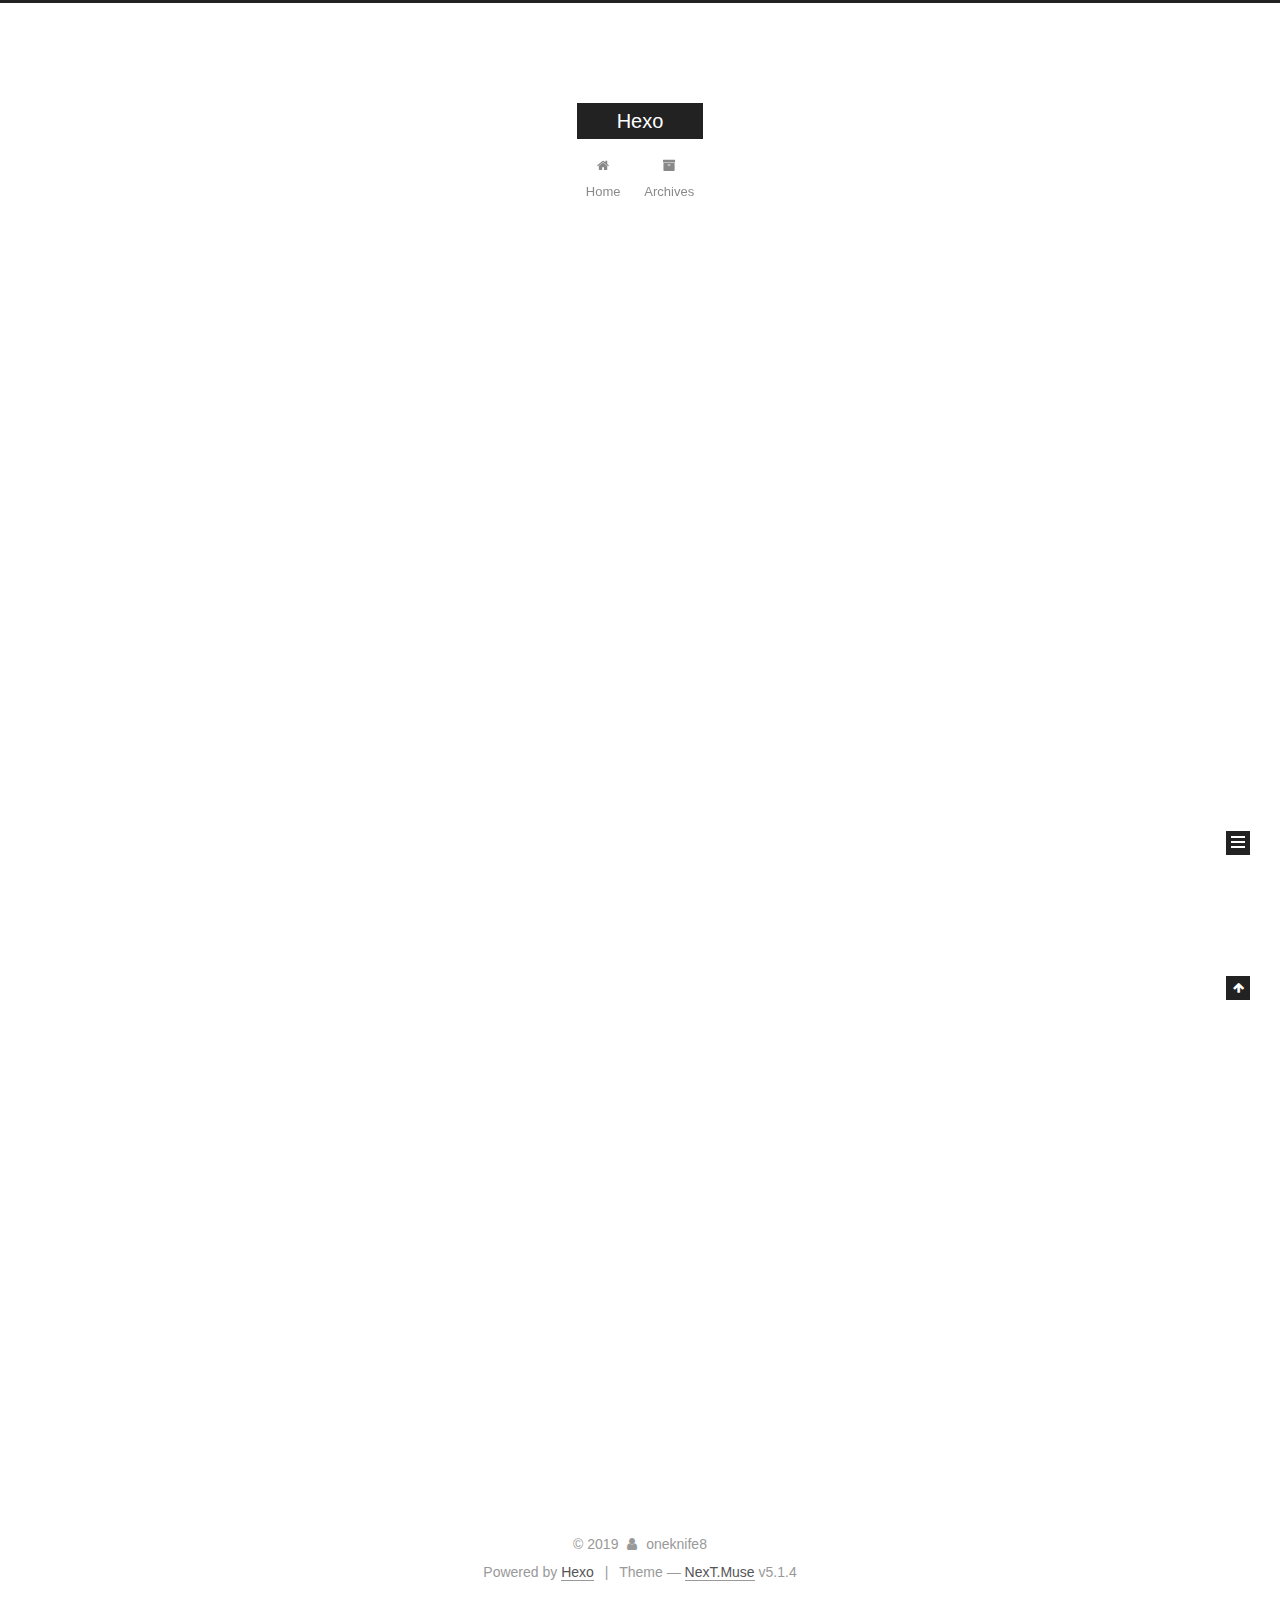
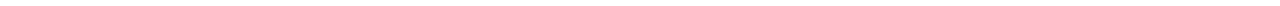
==== commit 2971d566: "Site updated: 2019-09-08 20:07:26" ====
--- a/index.html
+++ b/index.html
@@ -232,7 +232,7 @@
     <link itemprop="mainEntityOfPage" href="http://yoursite.com/2019/08/15/woc/">
 
     <span hidden itemprop="author" itemscope itemtype="http://schema.org/Person">
-      <meta itemprop="name" content="John Doe">
+      <meta itemprop="name" content="oneknife8">
       <meta itemprop="description" content>
       <meta itemprop="image" content="/images/avatar.gif">
     </span>
@@ -351,7 +351,7 @@
     <link itemprop="mainEntityOfPage" href="http://yoursite.com/2019/08/15/hello-world/">
 
     <span hidden itemprop="author" itemscope itemtype="http://schema.org/Person">
-      <meta itemprop="name" content="John Doe">
+      <meta itemprop="name" content="oneknife8">
       <meta itemprop="description" content>
       <meta itemprop="image" content="/images/avatar.gif">
     </span>
@@ -502,7 +502,7 @@
         <div class="site-overview">
           <div class="site-author motion-element" itemprop="author" itemscope itemtype="http://schema.org/Person">
             
-              <p class="site-author-name" itemprop="name">John Doe</p>
+              <p class="site-author-name" itemprop="name">oneknife8</p>
               <p class="site-description motion-element" itemprop="description"></p>
           </div>
 
@@ -558,7 +558,7 @@
   <span class="with-love">
     <i class="fa fa-user"></i>
   </span>
-  <span class="author" itemprop="copyrightHolder">John Doe</span>
+  <span class="author" itemprop="copyrightHolder">oneknife8</span>
 
   
 </div>
--- a/css/main.css
+++ b/css/main.css
@@ -1822,7 +1822,7 @@
   width: 4px;
   height: 4px;
   border-radius: 50%;
-  background: #7db0ff;
+  background: #632b36;
 }
 .links-of-blogroll {
   font-size: 13px;
